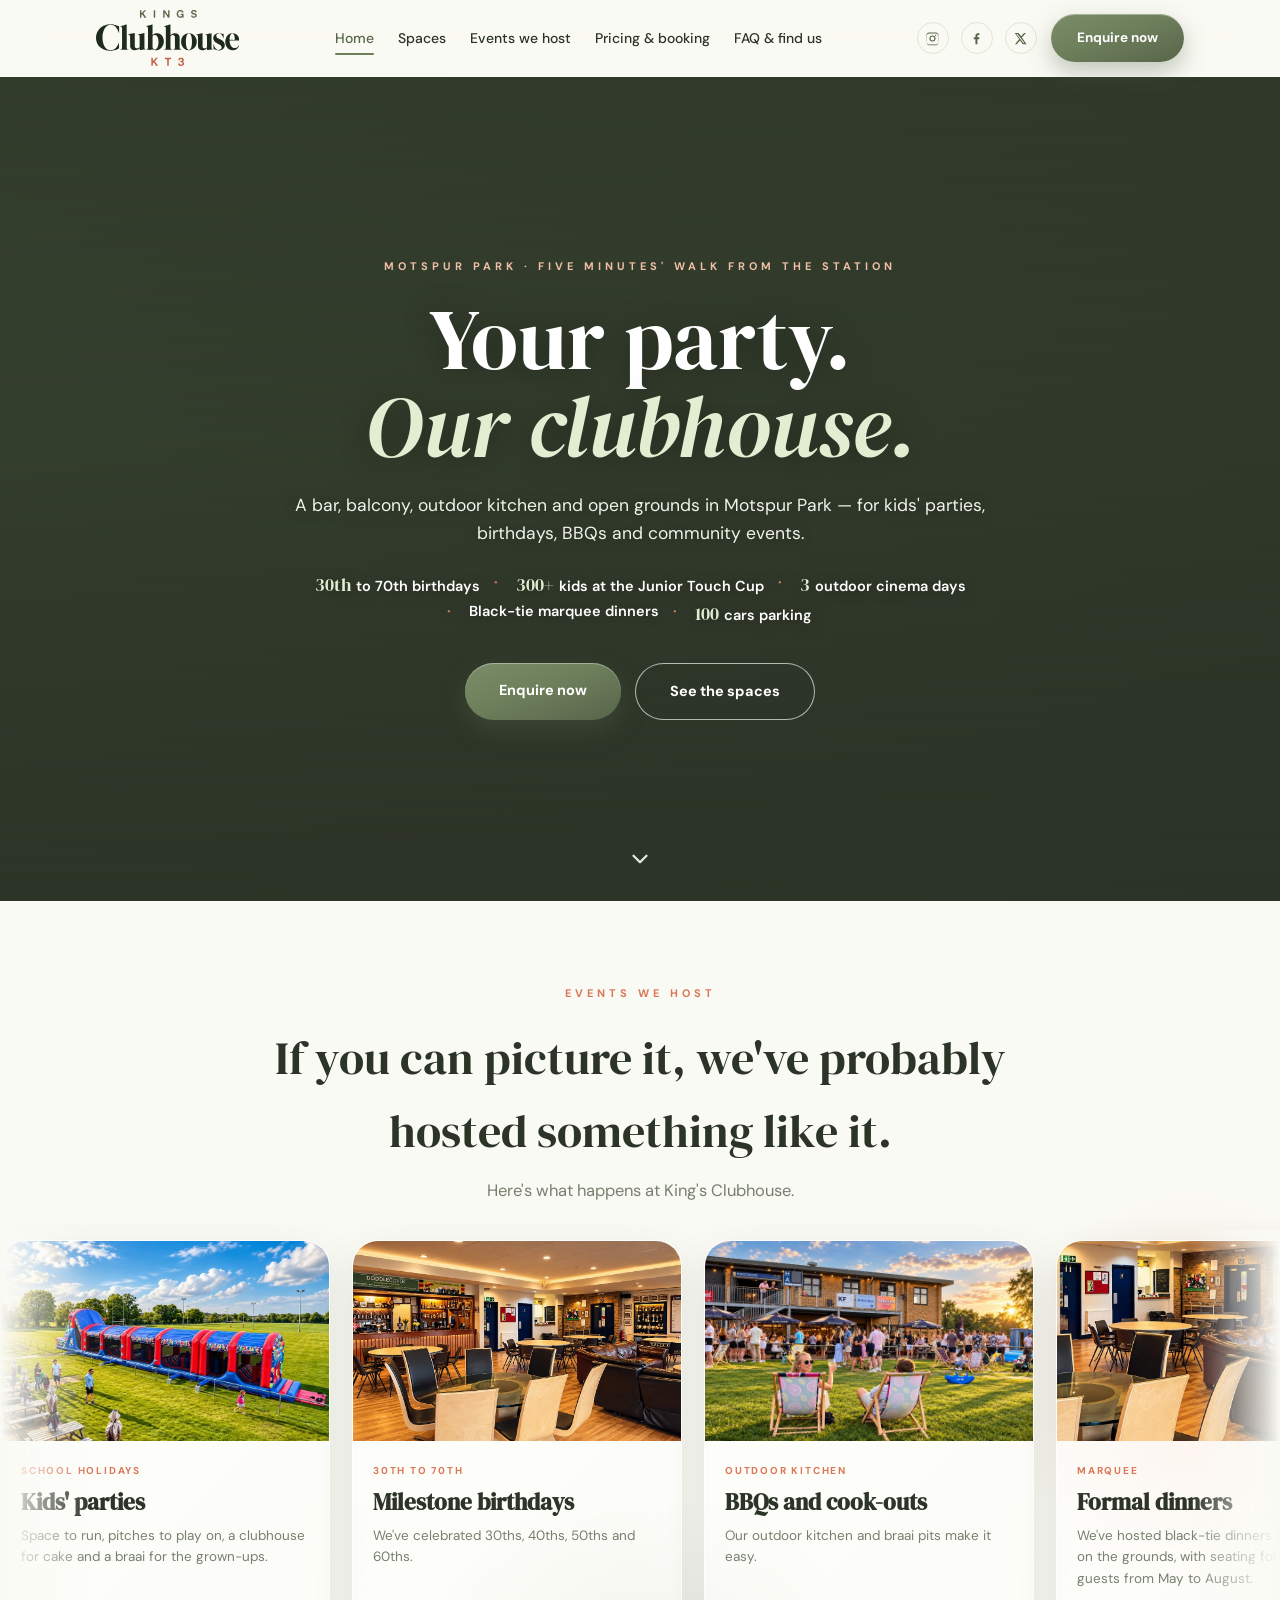
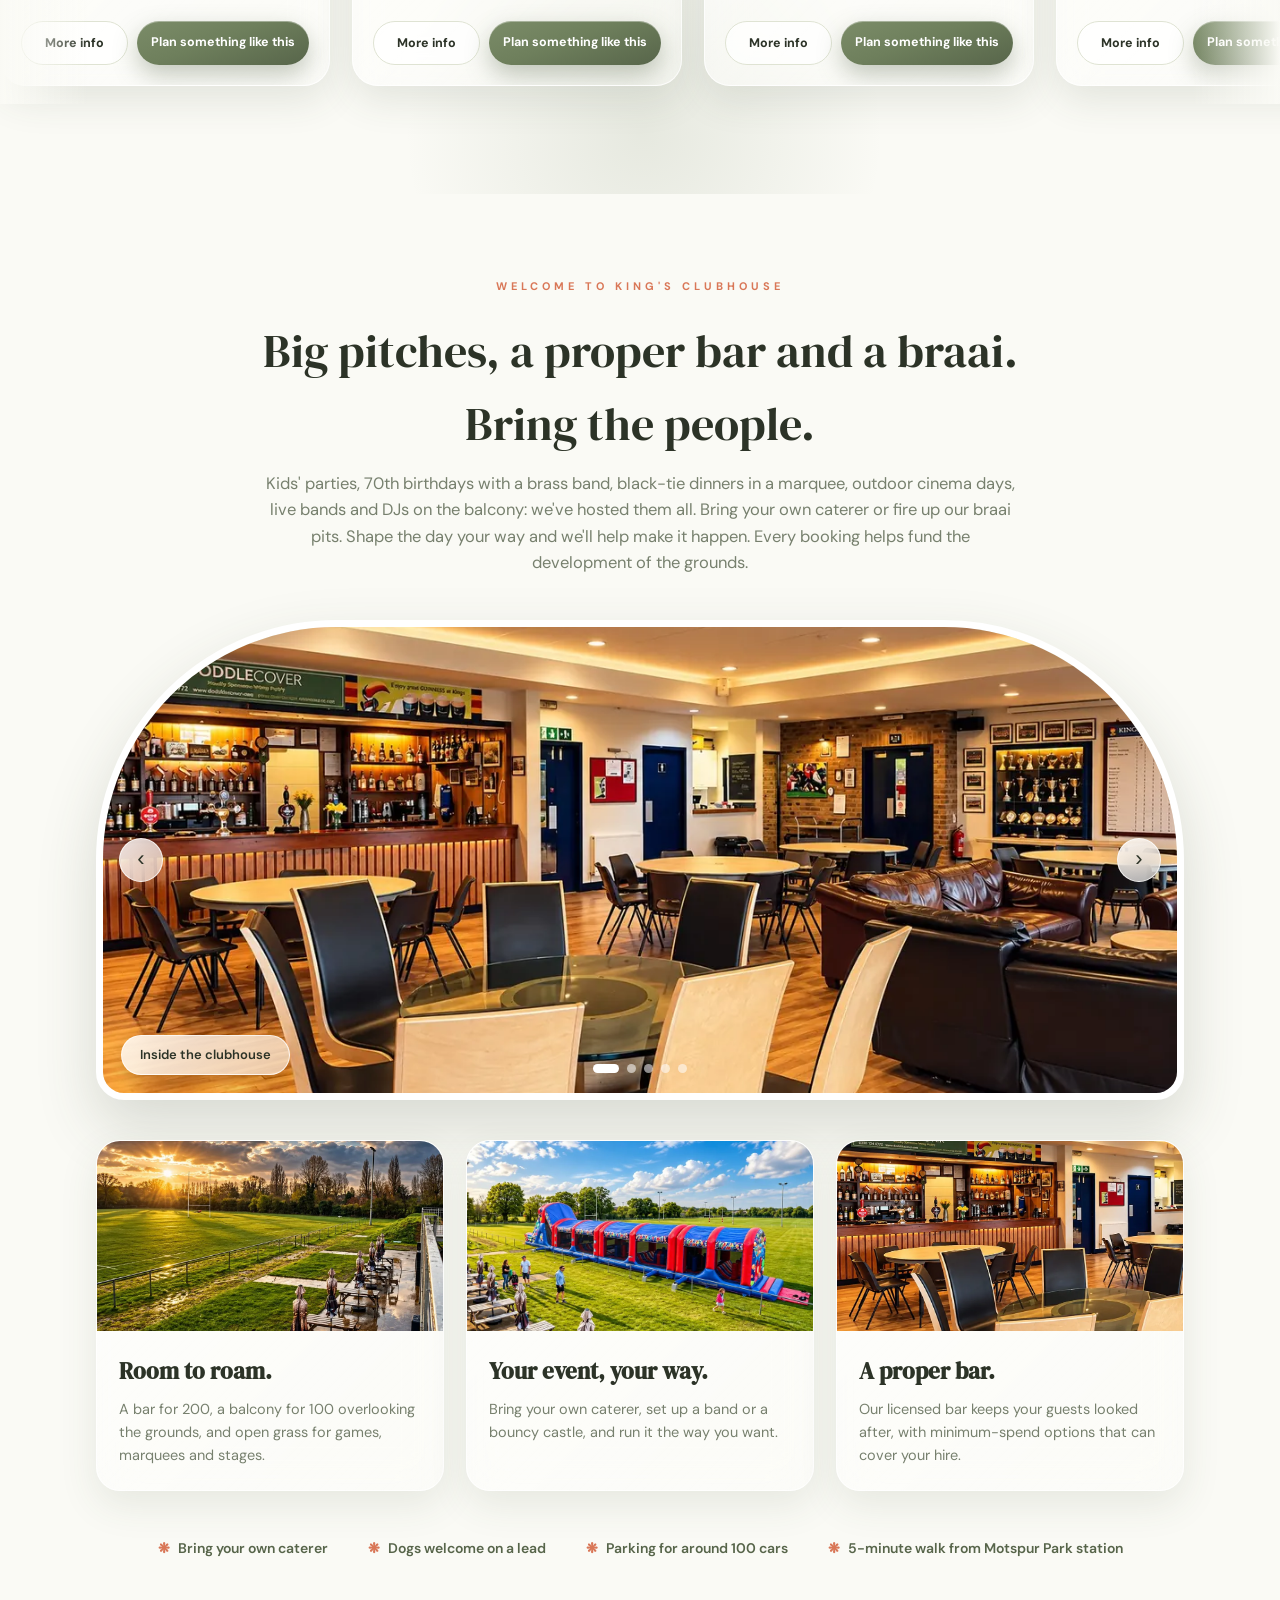
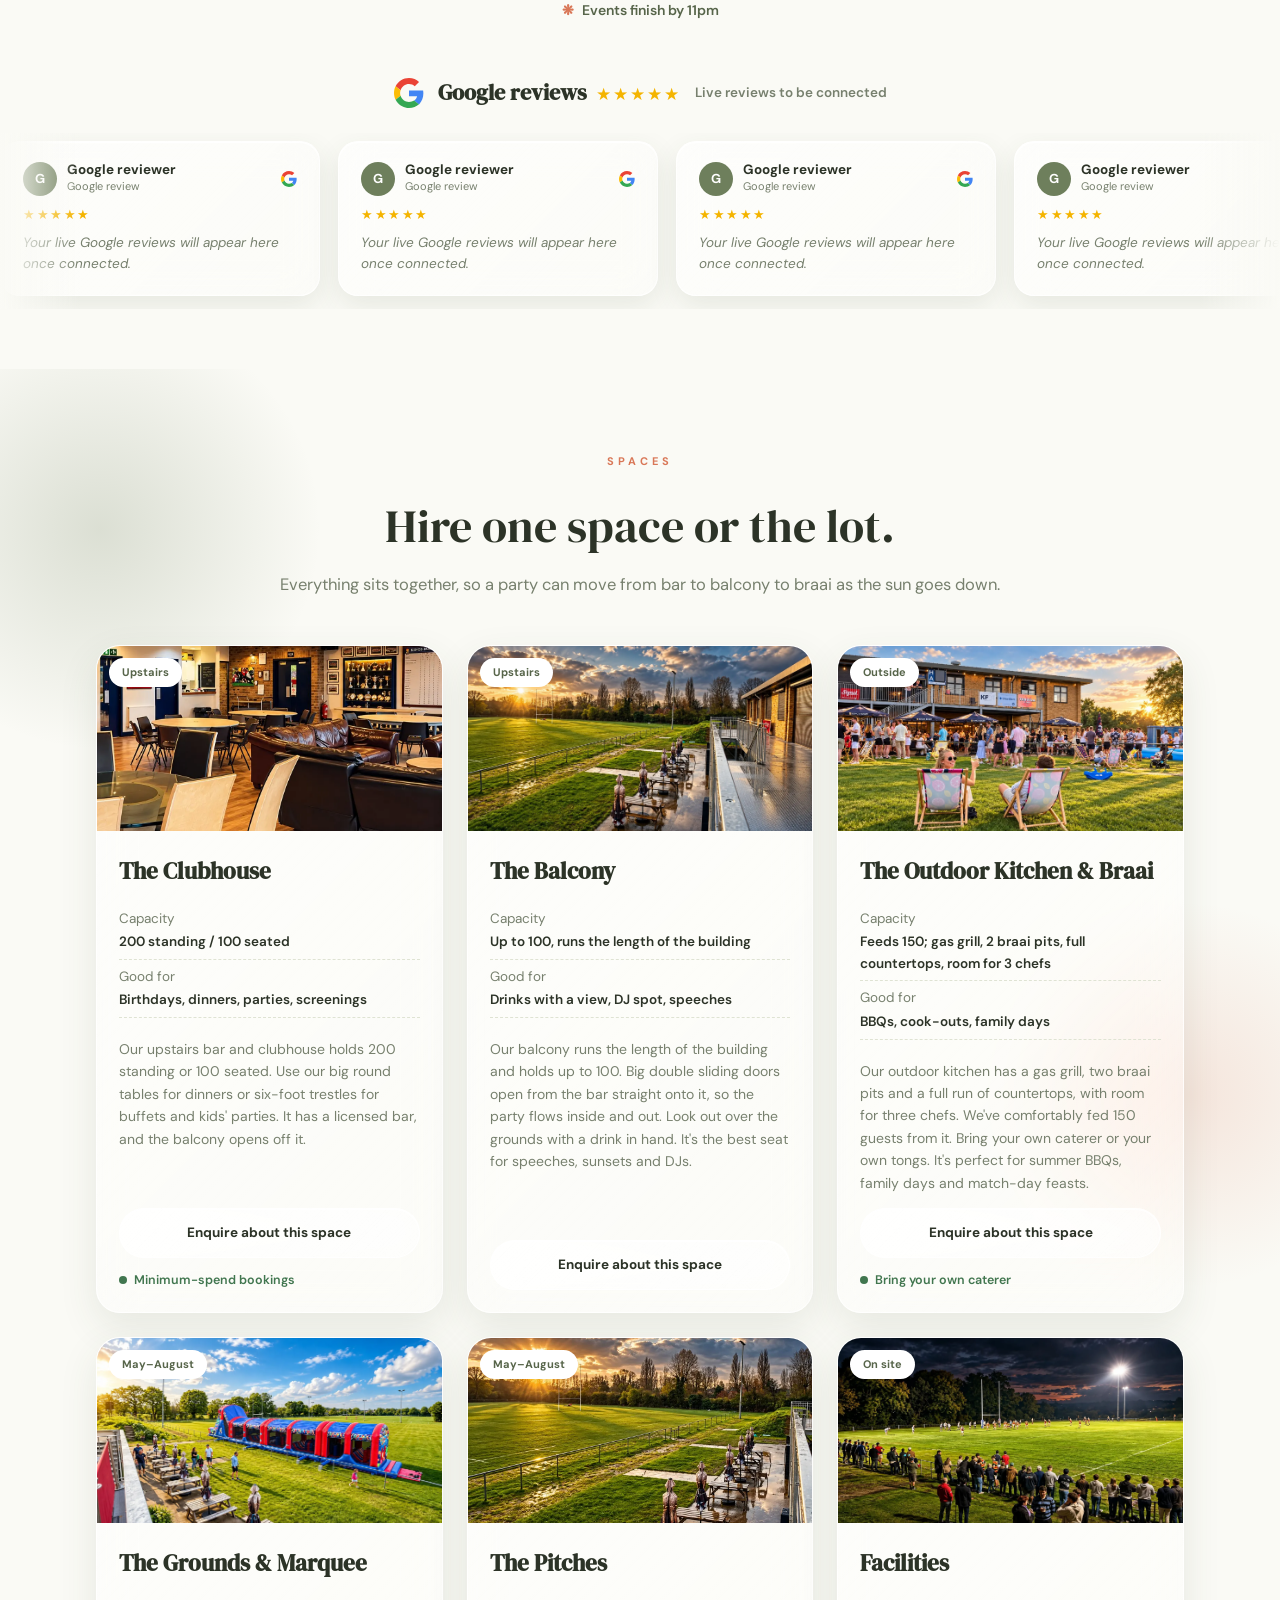
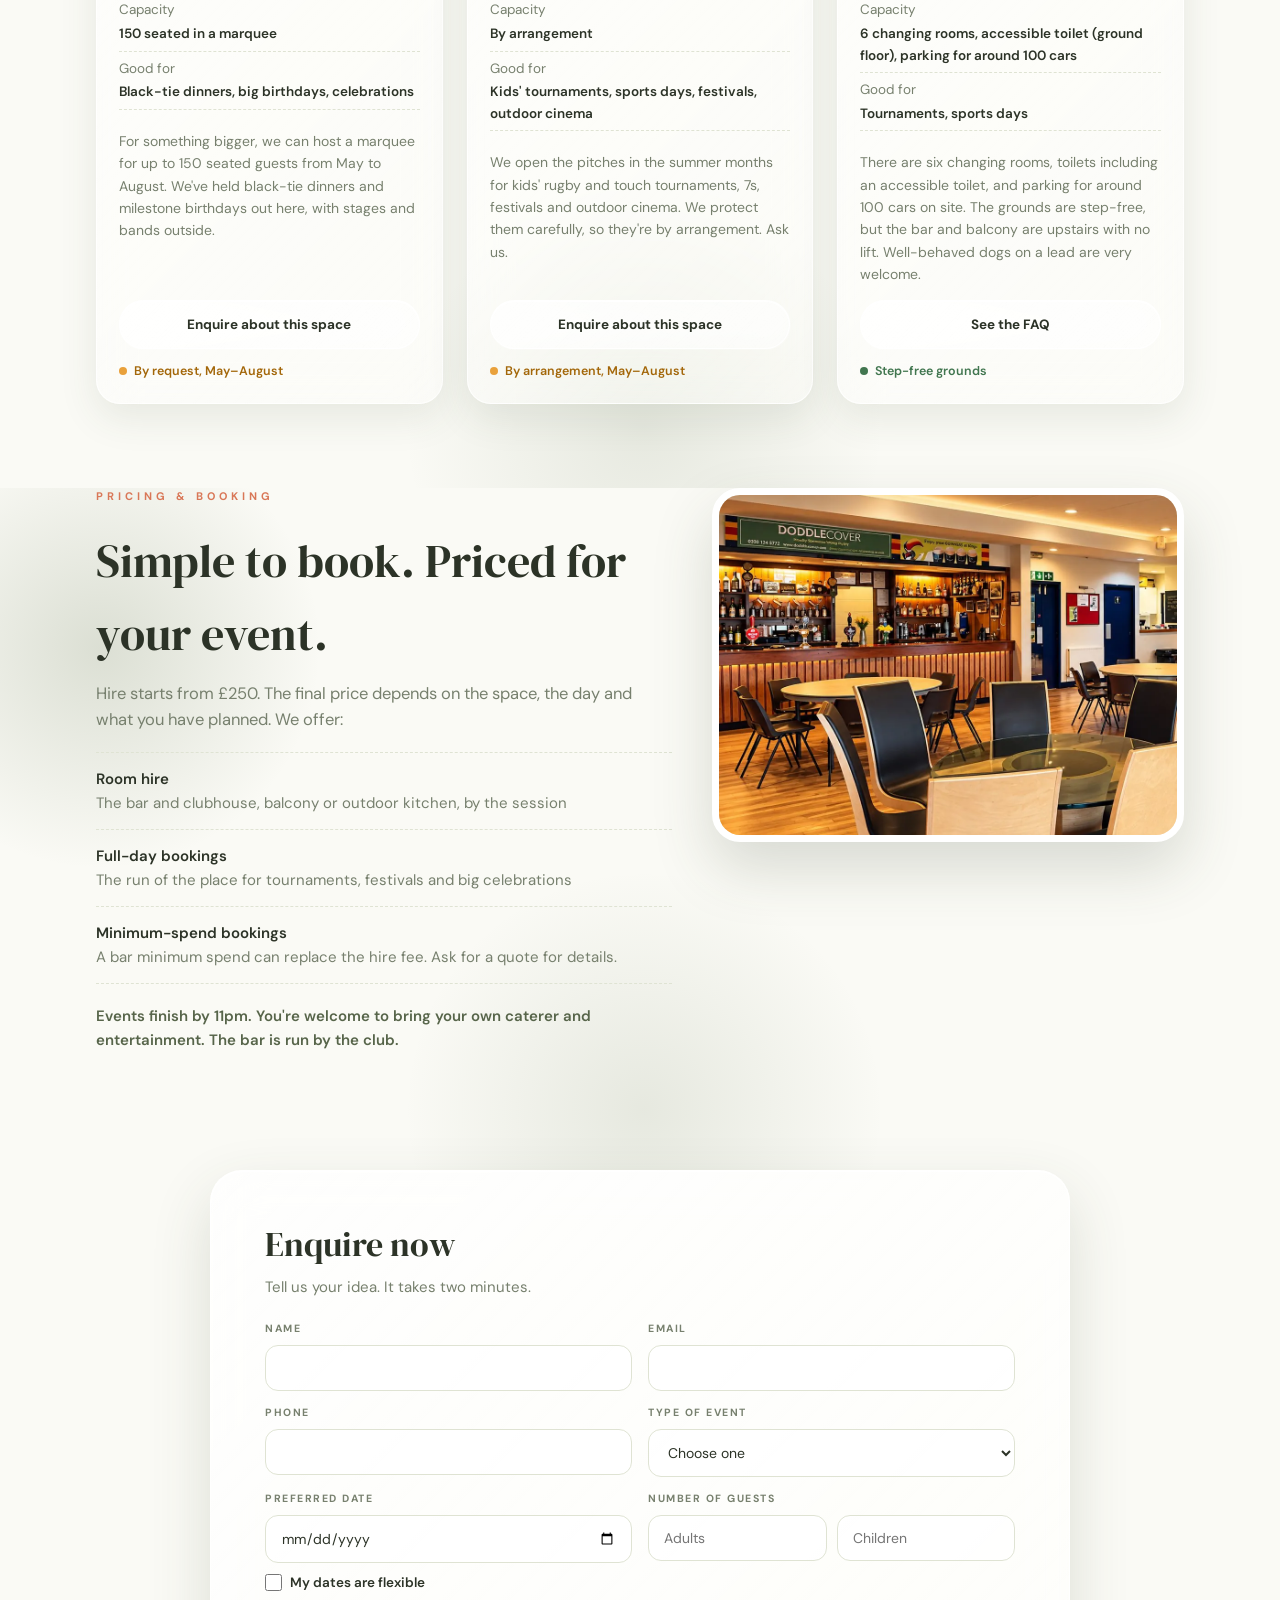
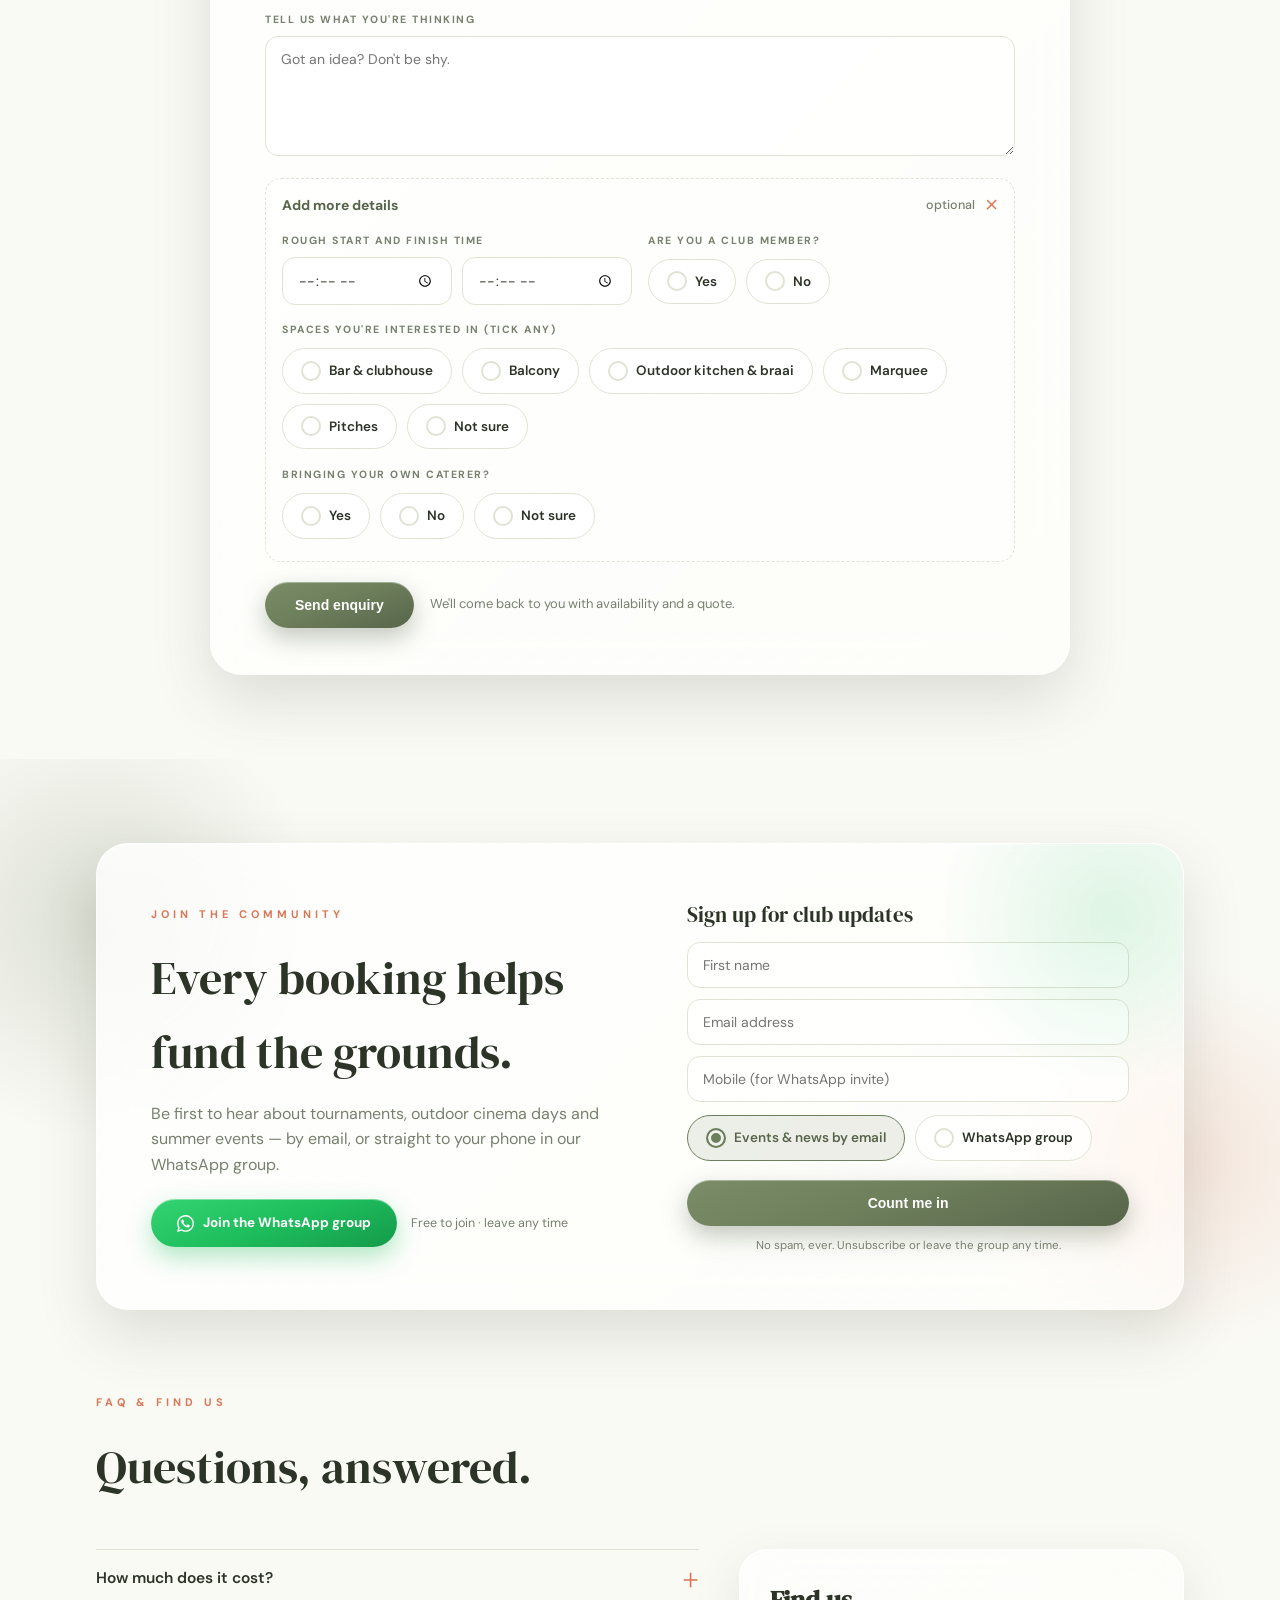
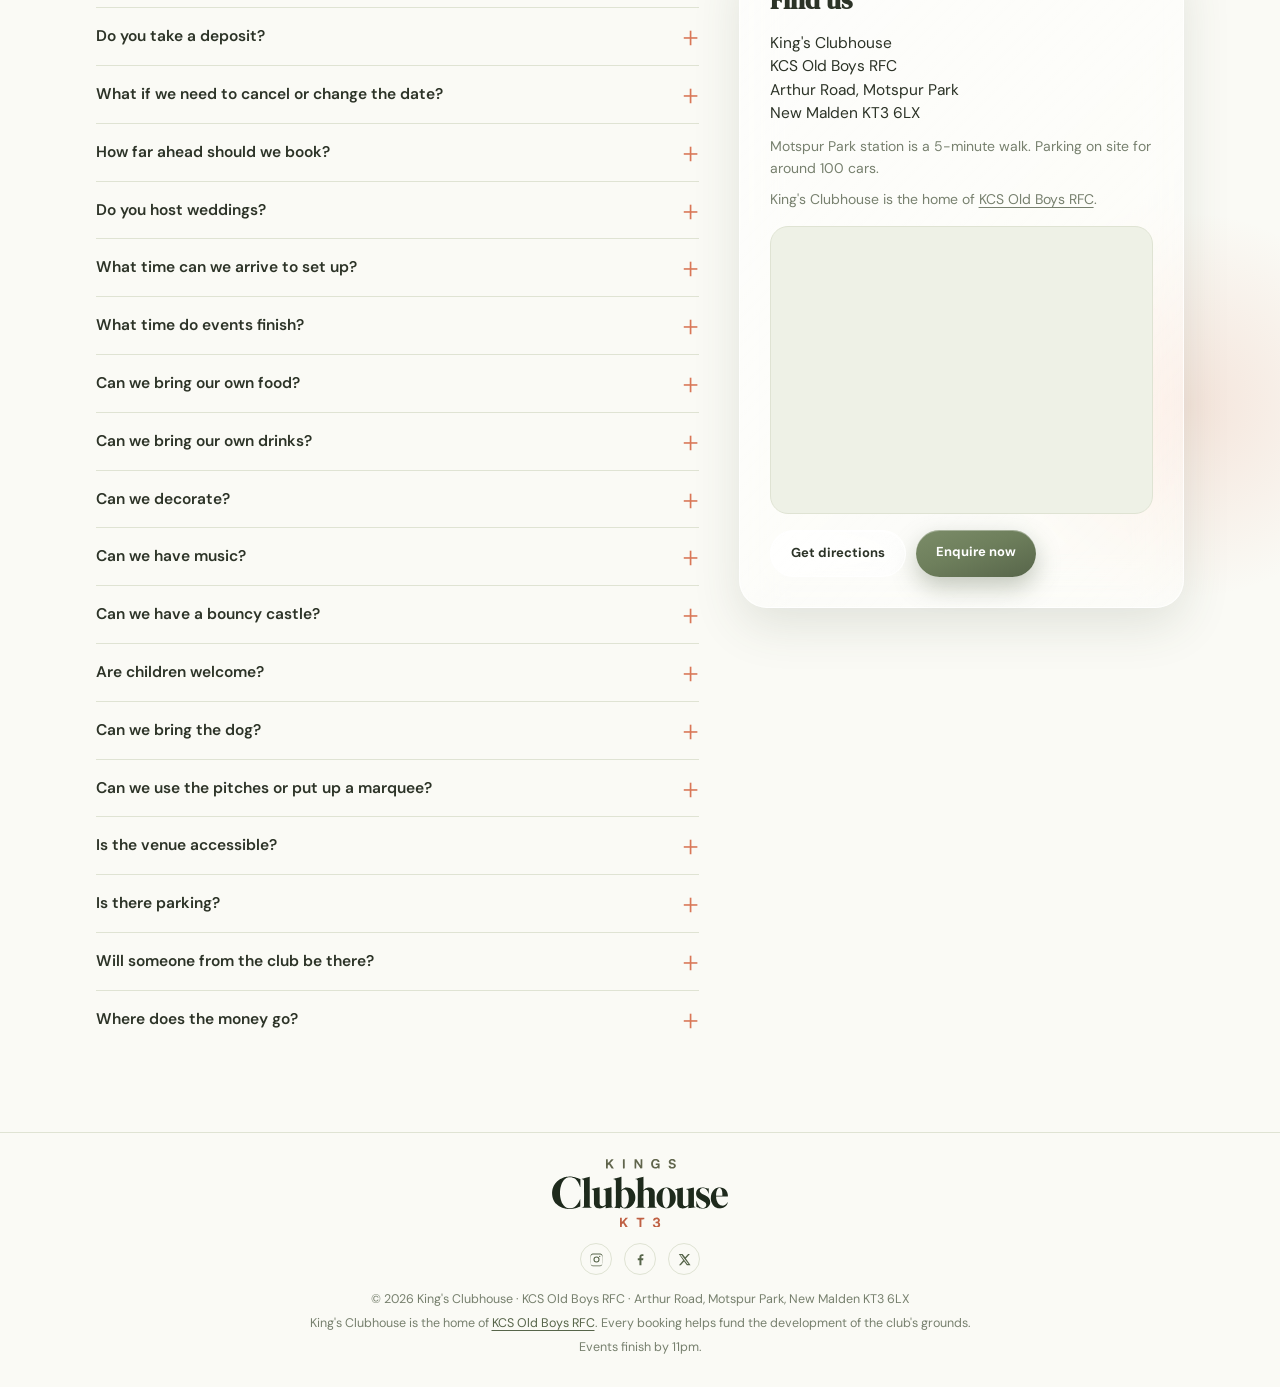
==== index.html @ add36ae6 "Phones/tablets: centre the logo in the header, burger stays right Co-Authored-By: Claude Fable 5.1 <" ====
<!DOCTYPE html>
<html lang="en-GB">
<head>
<meta charset="UTF-8">
<meta name="viewport" content="width=device-width, initial-scale=1.0, viewport-fit=cover">
<meta name="theme-color" content="#FAFAF5">
<title>King's Clubhouse · Your party. Our clubhouse.</title>
<meta name="description" content="Hire the clubhouse, bar, balcony, outdoor kitchen and grounds in Motspur Park for kids' parties, birthdays, BBQs and community events. Five minutes' walk from Motspur Park station.">
<link rel="canonical" href="https://kingsclubhouse.co.uk/">
<link rel="icon" href="/favicon.svg" type="image/svg+xml">
<link rel="icon" href="/favicon.png" type="image/png" sizes="64x64">
<link rel="apple-touch-icon" href="/apple-touch-icon.png">
<meta property="og:type" content="website">
<meta property="og:site_name" content="King's Clubhouse">
<meta property="og:title" content="King's Clubhouse · Your party. Our clubhouse.">
<meta property="og:description" content="Hire the clubhouse, bar, balcony, outdoor kitchen and grounds in Motspur Park for kids' parties, birthdays, BBQs and community events. Five minutes' walk from Motspur Park station.">
<meta property="og:url" content="https://kingsclubhouse.co.uk/">
<meta property="og:image" content="https://kingsclubhouse.co.uk/photos/og.jpg">
<meta property="og:image:width" content="1200">
<meta property="og:image:height" content="630">
<meta property="og:locale" content="en_GB">
<meta name="twitter:card" content="summary_large_image">
<meta name="twitter:title" content="King's Clubhouse · Your party. Our clubhouse.">
<meta name="twitter:description" content="Hire the clubhouse, bar, balcony, outdoor kitchen and grounds in Motspur Park for kids' parties, birthdays, BBQs and community events. Five minutes' walk from Motspur Park station.">
<meta name="twitter:image" content="https://kingsclubhouse.co.uk/photos/og.jpg">
<link rel="preconnect" href="https://fonts.googleapis.com"><link rel="preconnect" href="https://fonts.gstatic.com" crossorigin>
<link href="https://fonts.googleapis.com/css2?family=DM+Serif+Display:ital@0;1&family=DM+Sans:wght@400;500;600;700&display=swap" rel="stylesheet">
<style>
  :root{--sage:#6E7F5C;--sage2:#57654a;--deep:#3C4A33;--milk:#FAFAF5;--mint:#EEF1E6;--ink:#2C3327;--grey:#77806e;--line:#DFE3D3;--blush:#D97757;--ok:#41764f;--wa:#1EBE5D;
    --glass:linear-gradient(135deg,rgba(255,255,255,.68),rgba(255,255,255,.38));
    --glass-strong:linear-gradient(135deg,rgba(255,255,255,.84),rgba(255,255,255,.58));
    --glass-br:rgba(255,255,255,.75);}
  *{margin:0;padding:0;box-sizing:border-box;}
  body{font-family:'DM Sans',sans-serif;color:var(--ink);background:var(--milk);line-height:1.6;-webkit-font-smoothing:antialiased;}
  a{color:inherit;text-decoration:none;}
  .c{max-width:1140px;margin:0 auto;padding:0 26px;}
  /* ---------- liquid glass primitives ---------- */
  .glass{background:var(--glass);backdrop-filter:blur(22px) saturate(1.5);-webkit-backdrop-filter:blur(22px) saturate(1.5);border:1px solid var(--glass-br);box-shadow:0 18px 48px rgba(60,74,51,.13),inset 0 1px 0 rgba(255,255,255,.85);}
  .glass-strong{background:var(--glass-strong);backdrop-filter:blur(26px) saturate(1.6);-webkit-backdrop-filter:blur(26px) saturate(1.6);border:1px solid var(--glass-br);box-shadow:0 24px 60px rgba(60,74,51,.16),inset 0 1px 0 rgba(255,255,255,.9);}
  .blobs{position:absolute;inset:0;overflow:hidden;pointer-events:none;z-index:0;}
  .blobs i{position:absolute;border-radius:50%;}
  .blobs .b1{width:480px;height:480px;left:-140px;top:-80px;background:radial-gradient(circle,rgba(110,127,92,.22),transparent 65%);}
  .blobs .b2{width:420px;height:420px;right:-120px;top:30%;background:radial-gradient(circle,rgba(217,119,87,.16),transparent 65%);}
  .blobs .b3{width:520px;height:520px;left:30%;bottom:-200px;background:radial-gradient(circle,rgba(110,127,92,.14),transparent 65%);}
  section>.c,div.welcome>.c{position:relative;z-index:1;}
  #spaces,#events,#pricing,#faq,.community{position:relative;}
  .whatson .deck{position:relative;z-index:1;}
  header{background:rgba(250,250,245,.55);backdrop-filter:blur(20px) saturate(1.6);-webkit-backdrop-filter:blur(20px) saturate(1.6);border-bottom:1px solid rgba(255,255,255,.6);box-shadow:0 1px 0 rgba(60,74,51,.06);position:sticky;top:0;z-index:40;}
  nav{display:flex;justify-content:space-between;align-items:center;height:76px;}
  .brand{display:flex;align-items:center;--logo-kings:#60654c;--logo-clubhouse:#1e2a1c;--logo-kt3:#bf6043;}
  .brand .logo{height:56px;aspect-ratio:1338/523;display:block;}
  footer .flogo{width:176px;height:auto;aspect-ratio:1338/523;display:block;margin:0 auto 16px;--logo-kings:#60654c;--logo-clubhouse:#1e2a1c;--logo-kt3:#bf6043;}
  .menu{display:flex;gap:24px;font-weight:500;font-size:14px;}
  .socials{display:flex;gap:12px;align-items:center;margin-right:14px;}
  .socials a{display:flex;align-items:center;justify-content:center;width:32px;height:32px;border:1.5px solid var(--line);border-radius:50%;transition:.2s;}
  .socials a:hover{border-color:var(--sage);background:var(--mint);}
  .socials svg{width:15px;height:15px;fill:var(--sage2);}
  .navright{display:flex;align-items:center;}
  .herostats{display:flex;justify-content:center;flex-wrap:wrap;gap:0;margin:26px auto 30px;max-width:820px;}
  .herostats span{font-weight:600;font-size:14.5px;color:var(--ink);padding:0 18px;position:relative;}
  .herostats span+span::before{content:"·";position:absolute;left:-4px;color:var(--blush);font-weight:700;}
  .herostats b{font-family:'DM Serif Display',serif;font-weight:400;font-size:18px;color:var(--sage2);margin-right:5px;}
  .menu a:hover{color:var(--sage2);}
  .btn{font-weight:700;font-size:13.5px;padding:13px 26px;border-radius:100px;display:inline-block;transition:.22s;cursor:pointer;border:none;}
  .btn.sage{background:linear-gradient(160deg,#7b8c68,var(--sage) 45%,var(--sage2));color:#fff;box-shadow:0 10px 24px rgba(87,101,74,.35),inset 0 1px 0 rgba(255,255,255,.35);}
  .btn.sage:hover{transform:translateY(-1px);box-shadow:0 14px 30px rgba(87,101,74,.42),inset 0 1px 0 rgba(255,255,255,.35);}
  .btn.ghost{border:1px solid var(--glass-br);background:var(--glass);backdrop-filter:blur(14px);-webkit-backdrop-filter:blur(14px);box-shadow:inset 0 1px 0 rgba(255,255,255,.8);}
  .btn.ghost:hover{border-color:var(--sage);color:var(--sage2);}
  .btn.wa{background:linear-gradient(160deg,#35d472,var(--wa) 50%,#159a4a);color:#fff;box-shadow:0 10px 24px rgba(30,190,93,.35),inset 0 1px 0 rgba(255,255,255,.4);display:inline-flex;align-items:center;gap:9px;}
  .btn.wa:hover{transform:translateY(-1px);}
  .btn.wa svg{width:17px;height:17px;fill:#fff;}
  /* hero: soft arch photos + centered booking card */
  .hero{padding:70px 0 40px;text-align:center;position:relative;}
  .eyebrow{font-weight:700;font-size:11px;letter-spacing:4px;text-transform:uppercase;color:var(--blush);margin-bottom:18px;}
  .hero h1{font-family:'DM Serif Display',serif;font-weight:400;font-size:clamp(40px,6vw,72px);line-height:1.02;max-width:20ch;margin:0 auto 18px;}
  .hero h1 em{font-style:italic;color:var(--sage2);}
  .hero p{font-size:18px;color:var(--grey);max-width:52ch;margin:0 auto 30px;}
  .archrow{display:grid;grid-template-columns:1fr 1.3fr 1fr;gap:22px;align-items:end;margin-top:46px;}
  .arch{border-radius:200px 200px 20px 20px;overflow:hidden;border:6px solid #fff;box-shadow:0 18px 40px rgba(60,74,51,.14);background:var(--mint);}
  .arch img{width:100%;height:100%;object-fit:cover;display:block;}
  .arch.a1{height:280px;}
  .arch.a2{height:360px;border-radius:220px 220px 24px 24px;}
  .arch.a3{height:280px;}
  /* booking card floating */
  .book{background:#fff;border:1px solid var(--line);border-radius:24px;box-shadow:0 26px 54px rgba(60,74,51,.14);padding:28px;max-width:880px;margin:-40px auto 0;position:relative;z-index:5;display:grid;grid-template-columns:1fr 1fr 1fr auto;gap:16px;align-items:end;text-align:left;}
  .field label{display:block;font-size:10px;font-weight:700;letter-spacing:1.5px;text-transform:uppercase;color:var(--grey);margin-bottom:7px;}
  .field .input{border:1.5px solid var(--line);border-radius:14px;padding:13px 15px;font-size:14px;display:flex;justify-content:space-between;background:var(--milk);}
  .field .input span{color:var(--grey);}
  .book .btn{padding:15px 28px;white-space:nowrap;}
  .booknote{text-align:center;font-size:12.5px;color:var(--grey);margin-top:14px;}
  .booknote b{color:var(--ok);}
  /* trust */
  .trust{display:flex;justify-content:center;gap:40px;flex-wrap:wrap;padding:46px 26px 0;font-size:13.5px;color:var(--grey);}
  .trust span::before{content:"❋";color:var(--sage);margin-right:8px;}
  /* rooms */
  section{padding:84px 0;}
  .sechead{text-align:center;max-width:640px;margin:0 auto 46px;}
  h2{font-family:'DM Serif Display',serif;font-weight:400;font-size:clamp(30px,4.4vw,46px);margin:10px 0 10px;}
  .lead{font-size:16.5px;color:var(--grey);}
  .rooms{display:grid;grid-template-columns:repeat(auto-fit,minmax(250px,1fr));gap:24px;}
  .room{background:var(--glass);backdrop-filter:blur(20px) saturate(1.5);-webkit-backdrop-filter:blur(20px) saturate(1.5);border:1px solid var(--glass-br);box-shadow:0 14px 38px rgba(60,74,51,.10),inset 0 1px 0 rgba(255,255,255,.85);border-radius:24px;overflow:hidden;transition:.2s;display:flex;flex-direction:column;}
  .room:hover{transform:translateY(-5px);box-shadow:0 26px 54px rgba(60,74,51,.16),inset 0 1px 0 rgba(255,255,255,.85);}
  .room .ph{height:165px;position:relative;background:var(--mint);}
  .room .ph img{width:100%;height:100%;object-fit:cover;display:block;}
  .room .ph small{position:absolute;top:12px;left:12px;background:#fff;border-radius:100px;padding:6px 13px;font-size:11px;font-weight:700;color:var(--sage2);}
  .room .body{padding:22px;display:flex;flex-direction:column;flex:1;}
  .room h3{font-family:'DM Serif Display',serif;font-size:23px;}
  .room ul{list-style:none;margin:12px 0 16px;flex:1;}
  .room li{font-size:13.5px;color:var(--grey);padding:6px 0;border-bottom:1px dashed var(--line);display:flex;justify-content:space-between;}
  .room li b{color:var(--ink);font-weight:600;}
  .avail{display:inline-flex;align-items:center;gap:7px;font-size:12.5px;font-weight:600;color:var(--ok);margin-top:12px;}
  .avail::before{content:"";width:8px;height:8px;border-radius:50%;background:var(--ok);}
  .avail.amber{color:#a3670a;} .avail.amber::before{background:#e9a13b;}
  /* what's on — scrolling event deck */
  .whatson{padding:84px 0 90px;overflow:hidden;}
  .deck{position:relative;margin-top:8px;}
  .deck::before,.deck::after{content:"";position:absolute;top:0;bottom:0;width:90px;z-index:3;pointer-events:none;}
  .deck::before{left:0;background:linear-gradient(90deg,var(--milk),rgba(250,250,245,0));}
  .deck::after{right:0;background:linear-gradient(270deg,var(--milk),rgba(250,250,245,0));}
  .deck-track{display:flex;gap:22px;width:max-content;animation:deckscroll 45s linear infinite;padding:10px 0 18px;}
  .deck:hover .deck-track{animation-play-state:paused;}
  @keyframes deckscroll{from{transform:translateX(0)}to{transform:translateX(-50%)}}
  .ev{flex:0 0 330px;display:flex;flex-direction:column;border-radius:26px;overflow:hidden;transition:.3s cubic-bezier(.2,.7,.2,1);background:var(--glass);backdrop-filter:blur(20px) saturate(1.5);-webkit-backdrop-filter:blur(20px) saturate(1.5);border:1px solid var(--glass-br);box-shadow:0 14px 38px rgba(60,74,51,.12),inset 0 1px 0 rgba(255,255,255,.85);cursor:pointer;}
  .ev:hover{transform:translateY(-8px);box-shadow:0 30px 60px rgba(60,74,51,.2),inset 0 1px 0 rgba(255,255,255,.85);}
  .ev .ph{position:relative;height:200px;flex:0 0 200px;background:var(--mint);overflow:hidden;}
  .ev .ph img{width:100%;height:100%;object-fit:cover;display:block;transition:transform .5s ease;}
  .ev:hover .ph img{transform:scale(1.06);}
  .ev .date{position:absolute;top:14px;left:14px;background:var(--glass-strong);backdrop-filter:blur(16px);-webkit-backdrop-filter:blur(16px);border:1px solid var(--glass-br);border-radius:14px;padding:8px 13px;text-align:center;line-height:1.1;box-shadow:0 8px 20px rgba(0,0,0,.18);}
  .ev .date b{display:block;font-family:'DM Serif Display',serif;font-size:20px;color:var(--ink);}
  .ev .date span{font-size:10px;font-weight:700;letter-spacing:1.5px;text-transform:uppercase;color:var(--blush);}
  .ev .body{padding:18px 20px 20px;display:flex;flex-direction:column;flex:1;}
  .ev .tag{font-size:10px;font-weight:700;letter-spacing:1.8px;text-transform:uppercase;color:var(--blush);}
  .ev h3{font-family:'DM Serif Display',serif;font-size:23px;margin:5px 0 4px;color:var(--ink);}
  .ev p{font-size:13.5px;color:var(--grey);margin-bottom:16px;flex:1;}
  .ev .evbtns{display:flex;gap:9px;}
  .ev .evbtns .btn{padding:11px 14px;font-size:12.5px;flex:1;text-align:center;}
  .ev .btn.glassy{background:rgba(255,255,255,.72);border:1px solid var(--line);color:var(--ink);}
  .ev .btn.glassy:hover{border-color:var(--sage);color:var(--sage2);}
  /* event modal */
  .evmodal{position:fixed;inset:0;z-index:90;display:none;align-items:center;justify-content:center;padding:22px;}
  .evmodal.open{display:flex;}
  .evm-back{position:absolute;inset:0;background:rgba(44,51,39,.5);backdrop-filter:blur(10px);-webkit-backdrop-filter:blur(10px);}
  .evm-sheet{position:relative;width:100%;max-width:540px;max-height:calc(100svh - 44px);overflow:auto;border-radius:28px;background:var(--glass-strong);backdrop-filter:blur(30px) saturate(1.6);-webkit-backdrop-filter:blur(30px) saturate(1.6);border:1px solid var(--glass-br);box-shadow:0 40px 90px rgba(0,0,0,.35),inset 0 1px 0 rgba(255,255,255,.9);animation:sheetup .35s cubic-bezier(.2,.7,.2,1);overscroll-behavior:contain;}
  @keyframes sheetup{from{opacity:0;transform:translateY(30px) scale(.97);}to{opacity:1;transform:none;}}
  .evm-x{position:absolute;top:14px;right:14px;z-index:3;width:38px;height:38px;border-radius:50%;border:1px solid var(--glass-br);background:var(--glass-strong);backdrop-filter:blur(10px);-webkit-backdrop-filter:blur(10px);font-size:15px;font-weight:700;color:var(--ink);cursor:pointer;}
  .evm-hero{position:relative;height:210px;}
  .evm-hero img{width:100%;height:100%;object-fit:cover;display:block;}
  .evm-hero::after{content:"";position:absolute;inset:0;background:linear-gradient(180deg,transparent 50%,rgba(250,250,245,.9));}
  .evm-body{padding:6px 28px 28px;}
  .evm-body .tag{font-size:10px;font-weight:700;letter-spacing:1.8px;text-transform:uppercase;color:var(--blush);}
  .evm-body h3{font-family:'DM Serif Display',serif;font-size:30px;margin:4px 0 2px;}
  .evm-meta{display:flex;gap:16px;flex-wrap:wrap;font-size:13px;font-weight:600;color:var(--sage2);margin:8px 0 12px;}
  .evm-meta span::before{content:"";display:inline-block;width:7px;height:7px;border-radius:50%;background:var(--sage);margin-right:7px;vertical-align:1px;}
  .evm-body>p{font-size:15px;color:var(--grey);margin-bottom:20px;}
  .evm-form{border-top:1px dashed var(--line);padding-top:18px;}
  .evm-form .fh{font-family:'DM Serif Display',serif;font-size:19px;margin-bottom:12px;}
  .evm-form form{display:grid;grid-template-columns:1fr 1fr;gap:10px;}
  .evm-form input,.evm-form select,.comm input{border:1px solid var(--line);border-radius:13px;padding:13px 15px;font-size:14px;font-family:'DM Sans',sans-serif;background:rgba(255,255,255,.75);width:100%;outline:none;transition:.2s;color:var(--ink);}
  .evm-form input:focus,.comm input:focus{border-color:var(--sage);box-shadow:0 0 0 3px rgba(110,127,92,.15);}
  .evm-form input[name=name]{grid-column:1/-1;}
  .evm-form .btn{grid-column:1/-1;padding:15px;font-size:14px;}
  .form-success{display:none;align-items:center;gap:12px;background:rgba(65,118,79,.1);border:1px solid rgba(65,118,79,.3);border-radius:16px;padding:16px;font-weight:600;color:var(--ok);font-size:14.5px;}
  .form-success .tick{flex:0 0 30px;height:30px;border-radius:50%;background:var(--ok);color:#fff;display:flex;align-items:center;justify-content:center;font-size:15px;animation:pop .4s cubic-bezier(.2,.7,.3,1.4);}
  @keyframes pop{from{transform:scale(0);}to{transform:scale(1);}}
  .sent .form-success{display:flex;}
  .sent form{display:none;}
  /* community sign-up */
  .community{padding:84px 0;position:relative;}
  .comm{border-radius:32px;padding:54px;display:grid;grid-template-columns:1.05fr .95fr;gap:48px;align-items:center;position:relative;overflow:hidden;}
  .comm::before{content:"";position:absolute;right:-120px;top:-120px;width:380px;height:380px;border-radius:50%;background:radial-gradient(circle,rgba(30,190,93,.14),transparent 65%);pointer-events:none;}
  .comm h2{text-align:left;margin:10px 0 12px;}
  .comm .eyebrow{text-align:left;}
  .comm>div:first-child p{color:var(--grey);font-size:16px;margin-bottom:22px;max-width:44ch;}
  .wa-row{display:flex;align-items:center;gap:14px;flex-wrap:wrap;}
  .wa-note{font-size:12.5px;color:var(--grey);}
  .commform{display:flex;flex-direction:column;gap:11px;}
  .commform form{display:flex;flex-direction:column;gap:11px;}
  .commform .fh{font-family:'DM Serif Display',serif;font-size:21px;}
  .chiprow{display:flex;gap:10px;flex-wrap:wrap;margin:2px 0 4px;}
  .chip{position:relative;}
  .chip input{position:absolute;opacity:0;pointer-events:none;}
  .chip span{display:inline-flex;align-items:center;gap:8px;border:1px solid var(--line);background:rgba(255,255,255,.72);border-radius:100px;padding:11px 18px;font-size:13.5px;font-weight:600;cursor:pointer;transition:.2s;user-select:none;}
  .chip span::before{content:"";width:16px;height:16px;border-radius:50%;border:2px solid var(--line);transition:.2s;flex:0 0 16px;}
  .chip input:checked+span{border-color:var(--sage);background:rgba(110,127,92,.12);color:var(--sage2);}
  .chip input:checked+span::before{background:var(--sage);border-color:var(--sage);box-shadow:inset 0 0 0 3px rgba(255,255,255,.9);}
  .chip input:focus-visible+span{outline:3px solid var(--sage);outline-offset:2px;}
  .commform .btn{padding:15px;font-size:14px;margin-top:4px;}
  .privnote{font-size:11.5px;color:var(--grey);text-align:center;}
  .deck-hint{text-align:center;font-size:12.5px;color:var(--grey);margin-top:6px;}
  .deck-hint .h-touch{display:none;}
  @media(hover:none) and (pointer:coarse){.deck-hint .h-desktop{display:none;}.deck-hint .h-touch{display:inline;}}
  .btn,.menu a,.mnav a,.ctabar a,.burger{touch-action:manipulation;-webkit-tap-highlight-color:transparent;}
  /* how it works — garden band */
  .how{background:var(--deep);color:var(--milk);border-radius:32px;max-width:1140px;margin:0 auto;padding:70px 60px;}
  .how h2{color:#fff;}
  .how .eyebrow{color:#e8b09b;}
  .hsteps{display:grid;grid-template-columns:repeat(auto-fit,minmax(210px,1fr));gap:30px;margin-top:38px;}
  .hs .n{font-family:'DM Serif Display',serif;font-style:italic;font-size:34px;color:#C9D6B8;margin-bottom:8px;}
  .hs h3{font-size:16.5px;font-weight:700;margin-bottom:6px;}
  .hs p{font-size:14.5px;color:#b8c2ab;}
  /* cta */
  .cta{text-align:center;}
  .cta p{color:var(--grey);max-width:50ch;margin:0 auto 28px;font-size:17px;}
  footer{border-top:1px solid var(--line);padding:26px;text-align:center;font-size:12.5px;color:var(--grey);}
  /* ---------- cinematic video hero ---------- */
  .vhero{position:relative;height:calc(100svh - 76px);min-height:580px;overflow:hidden;display:flex;align-items:center;justify-content:center;text-align:center;color:#fff;background:var(--deep);}
  .hero-slides{position:absolute;inset:0;z-index:1;background:linear-gradient(160deg,#3C4A33,#2C3327);}
  .hero-slide{position:absolute;inset:0;opacity:0;animation:heroFade 21s infinite;}
  .hero-slide img{width:100%;height:100%;object-fit:cover;display:block;}
  .hero-slide:nth-child(2){animation-delay:7s;}
  .hero-slide:nth-child(3){animation-delay:14s;}
  @keyframes heroFade{0%{opacity:0}5%,33%{opacity:1}38%,100%{opacity:0}}
  .voverlay{position:absolute;inset:0;z-index:2;background:linear-gradient(180deg,rgba(44,51,39,.6),rgba(44,51,39,.32) 45%,rgba(44,51,39,.8));}
  .vinner{position:relative;z-index:3;padding:0 26px;max-width:960px;}
  .vinner>*{opacity:0;transform:translateY(28px);animation:rise 1s cubic-bezier(.2,.7,.2,1) forwards;}
  .vinner>:nth-child(1){animation-delay:.35s;}
  .vinner>:nth-child(2){animation-delay:.55s;}
  .vinner>:nth-child(3){animation-delay:.8s;}
  .vinner>:nth-child(4){animation-delay:1.05s;}
  @keyframes rise{to{opacity:1;transform:none;}}
  .vhero .eyebrow{color:#F0BFA6;margin-bottom:20px;}
  .vhero h1{font-family:'DM Serif Display',serif;font-weight:400;font-size:clamp(42px,7vw,86px);line-height:1.02;max-width:18ch;margin:0 auto 20px;color:#fff;text-shadow:0 2px 30px rgba(0,0,0,.35);}
  .vhero h1 em{font-style:italic;color:#E3EDD2;}
  .vhero .herostats{margin:24px auto 34px;}
  .vhero .herostats span{color:#fff;text-shadow:0 1px 14px rgba(0,0,0,.4);}
  .vhero .herostats b{color:#E3EDD2;}
  .vcta{display:flex;gap:14px;justify-content:center;flex-wrap:wrap;}
  .vcta .btn{padding:16px 34px;font-size:14.5px;}
  .btn.vghost{border:1.5px solid rgba(255,255,255,.65);color:#fff;background:rgba(44,51,39,.2);backdrop-filter:blur(4px);}
  .btn.vghost:hover{background:#fff;color:var(--deep);border-color:#fff;}
  .scrollcue{position:absolute;bottom:20px;left:50%;z-index:3;color:#fff;opacity:.9;animation:bob 2.2s ease-in-out infinite;width:44px;height:44px;display:flex;align-items:center;justify-content:center;}
  .scrollcue svg{width:26px;height:26px;fill:none;stroke:#fff;stroke-width:2;stroke-linecap:round;stroke-linejoin:round;}
  @keyframes bob{0%,100%{transform:translate(-50%,0);}50%{transform:translate(-50%,9px);}}
  /* scroll-reveal */
  [data-reveal]{opacity:0;transform:translateY(28px);transition:opacity .85s cubic-bezier(.2,.7,.2,1),transform .85s cubic-bezier(.2,.7,.2,1);}
  [data-reveal].inview{opacity:1;transform:none;}
  .welcome{padding:84px 0 60px;overflow:hidden;}
  /* photo slider */
  .slider{position:relative;height:480px;border-radius:240px 240px 28px 28px;overflow:hidden;border:7px solid #fff;box-shadow:0 26px 60px rgba(60,74,51,.18);background:var(--mint);margin-top:44px;}
  .slides{position:absolute;inset:0;}
  .slide{position:absolute;inset:0;opacity:0;transition:opacity .9s ease;}
  .slide.on{opacity:1;}
  .slide img{width:100%;height:100%;object-fit:cover;display:block;}
  .scap{position:absolute;left:18px;bottom:18px;background:var(--glass-strong);backdrop-filter:blur(16px);-webkit-backdrop-filter:blur(16px);border:1px solid var(--glass-br);border-radius:100px;padding:9px 18px;font-size:13px;font-weight:600;color:var(--ink);box-shadow:0 8px 20px rgba(0,0,0,.18);}
  .snav{position:absolute;top:50%;transform:translateY(-50%);z-index:4;width:44px;height:44px;border-radius:50%;border:1px solid var(--glass-br);background:var(--glass-strong);backdrop-filter:blur(12px);-webkit-backdrop-filter:blur(12px);color:var(--ink);font-size:22px;line-height:1;cursor:pointer;box-shadow:0 10px 24px rgba(0,0,0,.2);transition:.2s;display:flex;align-items:center;justify-content:center;padding-bottom:3px;}
  .snav:hover{transform:translateY(-50%) scale(1.07);}
  .sprev{left:16px;} .snext{right:16px;}
  .sdots{position:absolute;left:0;right:0;bottom:20px;display:flex;justify-content:center;gap:8px;z-index:4;}
  .sdots button{width:9px;height:9px;border-radius:100px;border:none;background:rgba(255,255,255,.55);cursor:pointer;transition:.25s;padding:0;}
  .sdots button.on{width:26px;background:#fff;}
  /* google reviews marquee */
  .greviews{margin-top:54px;}
  .gr-head{display:flex;align-items:center;justify-content:center;gap:14px;flex-wrap:wrap;margin-bottom:22px;padding:0 26px;}
  .glogo{width:30px;height:30px;}
  .gr-score{display:flex;align-items:baseline;gap:9px;font-family:'DM Serif Display',serif;font-size:22px;color:var(--ink);}
  .gstars{color:#F4B400;font-size:17px;letter-spacing:2px;}
  .gr-sub{font-size:13.5px;color:var(--grey);font-weight:600;}
  .gr-rail{position:relative;overflow:hidden;}
  .gr-rail::before,.gr-rail::after{content:"";position:absolute;top:0;bottom:0;width:80px;z-index:3;pointer-events:none;}
  .gr-rail::before{left:0;background:linear-gradient(90deg,var(--milk),rgba(250,250,245,0));}
  .gr-rail::after{right:0;background:linear-gradient(270deg,var(--milk),rgba(250,250,245,0));}
  .gr-track{display:flex;gap:18px;width:max-content;animation:grscroll 38s linear infinite;padding:8px 0 14px;}
  .gr-rail:hover .gr-track{animation-play-state:paused;}
  @keyframes grscroll{from{transform:translateX(0)}to{transform:translateX(-50%)}}
  .gr{flex:0 0 320px;border-radius:20px;padding:20px 22px;background:var(--glass);backdrop-filter:blur(18px) saturate(1.4);-webkit-backdrop-filter:blur(18px) saturate(1.4);border:1px solid var(--glass-br);box-shadow:0 10px 28px rgba(60,74,51,.1),inset 0 1px 0 rgba(255,255,255,.85);}
  .gr .top{display:flex;align-items:center;gap:10px;margin-bottom:9px;}
  .gr .gav{width:34px;height:34px;border-radius:50%;display:flex;align-items:center;justify-content:center;color:#fff;font-weight:700;font-size:13px;flex:0 0 34px;}
  .gr .who b{display:block;font-size:13.5px;color:var(--ink);line-height:1.2;}
  .gr .who span{font-size:11px;color:var(--grey);}
  .gr .gsm{margin-left:auto;width:16px;height:16px;flex:0 0 16px;}
  .gr .stars{color:#F4B400;font-size:13px;letter-spacing:1.5px;margin-bottom:7px;}
  .gr p{font-size:13.5px;color:#4d5a48;line-height:1.55;}
  @media(hover:none) and (pointer:coarse){
    .gr-track{animation:none;width:auto;overflow-x:auto;scroll-snap-type:x mandatory;-webkit-overflow-scrolling:touch;overscroll-behavior-x:contain;padding-left:26px;padding-right:26px;scrollbar-width:none;}
    .gr-track::-webkit-scrollbar{display:none;}
    .gr{scroll-snap-align:center;flex-basis:84%;max-width:330px;}
    .gr.dup{display:none;}
    .gr-rail::before,.gr-rail::after{width:26px;}
  }
  @media(prefers-reduced-motion:reduce){
    .hero-slide{animation:none;}
    .hero-slide:first-child{opacity:1;}
    .vinner>*{animation:none;opacity:1;transform:none;}
    [data-reveal]{opacity:1;transform:none;transition:none;}
    .scrollcue{animation:none;}
  }
  /* ---------- smooth-UX pass ---------- */
  header{transition:transform .4s cubic-bezier(.2,.7,.2,1),box-shadow .3s ease;will-change:transform;}
  header.hide{transform:translateY(-100%);}
  header.solid{box-shadow:0 12px 32px rgba(60,74,51,.1);}
  .menu a{position:relative;padding:4px 0;}
  .menu a::after{content:"";position:absolute;left:0;right:100%;bottom:-2px;height:2px;border-radius:2px;background:var(--sage);transition:right .3s cubic-bezier(.2,.7,.2,1);}
  .menu a:hover::after,.menu a.cur::after{right:0;}
  .menu a.cur{color:var(--sage2);}
  .btn:active,.mini:active{transform:scale(.96)!important;}
  /* image fade-in (no pop-in) */
  .slide img,.ev .ph img,.room .ph img,.evm-hero img,.pph img{opacity:0;transition:opacity .6s ease,transform .5s ease;}
  .slide img{transition:opacity .6s ease,transform 6s ease;}
  img.ld{opacity:1!important;}
  /* ken burns on active slide */
  .slide img{transform:scale(1.09);}
  .slide.on img{transform:scale(1);}
  /* modal close animation */
  .evm-back{opacity:0;transition:opacity .3s ease;}
  .evmodal.open .evm-back{opacity:1;}
  .evmodal.closing .evm-back{opacity:0;}
  .evmodal.closing .evm-sheet{animation:sheetdown .3s cubic-bezier(.4,0,.7,.4) forwards;}
  @keyframes sheetdown{to{opacity:0;transform:translateY(34px) scale(.97);}}
  /* mobile menu entrance */
  .mnav.open{animation:mnavin .32s cubic-bezier(.2,.7,.2,1);}
  @keyframes mnavin{from{opacity:0;transform:translateY(-14px);}to{opacity:1;transform:none;}}
  .mnav .link{opacity:0;transform:translateY(10px);}
  .mnav.open .link{animation:rise .5s cubic-bezier(.2,.7,.2,1) forwards;}
  .mnav.open .link:nth-child(1){animation-delay:.05s;}
  .mnav.open .link:nth-child(2){animation-delay:.1s;}
  .mnav.open .link:nth-child(3){animation-delay:.15s;}
  .mnav.open .link:nth-child(4){animation-delay:.2s;}
  .mnav.open .link:nth-child(5){animation-delay:.25s;}
  /* back to top */
  .totop{position:fixed;right:18px;bottom:18px;z-index:54;width:46px;height:46px;border-radius:50%;border:1px solid var(--glass-br);background:var(--glass-strong);backdrop-filter:blur(14px);-webkit-backdrop-filter:blur(14px);box-shadow:0 14px 34px rgba(60,74,51,.25);color:var(--ink);font-size:18px;display:flex;align-items:center;justify-content:center;cursor:pointer;opacity:0;visibility:hidden;transform:translateY(14px);transition:.35s cubic-bezier(.2,.7,.2,1);}
  .totop.show{opacity:1;visibility:visible;transform:none;}
  .totop:hover{transform:translateY(-2px);}
  /* marquee perf */
  .deck-track,.gr-track{will-change:transform;}
  .deck-track>*,.gr-track>*{transform:translateZ(0);}
  @media(max-width:760px){.totop{bottom:90px;right:14px;}}
  @media(prefers-reduced-motion:reduce){
    header{transition:none;}
    .slide img{transform:none;transition:opacity .3s ease;}
    .mnav.open,.mnav.open .link{animation:none;opacity:1;transform:none;}
    .totop{transition:opacity .2s;}
  }
  /* ---------- mobile & UX polish ---------- */
  html{scroll-behavior:smooth;scroll-padding-top:92px;}
  a:focus-visible,button:focus-visible{outline:3px solid var(--sage);outline-offset:3px;border-radius:6px;}
  img{-webkit-user-drag:none;}
  /* burger */
  .burger{display:none;width:46px;height:46px;border:1.5px solid var(--line);border-radius:14px;background:#fff;cursor:pointer;align-items:center;justify-content:center;flex-direction:column;gap:5px;padding:0;margin-left:10px;}
  .burger span{display:block;width:18px;height:2px;background:var(--ink);border-radius:2px;transition:.25s;}
  .burger.x span:nth-child(1){transform:translateY(7px) rotate(45deg);}
  .burger.x span:nth-child(2){opacity:0;}
  .burger.x span:nth-child(3){transform:translateY(-7px) rotate(-45deg);}
  /* mobile nav panel */
  .mnav{position:fixed;left:0;right:0;top:76px;bottom:0;background:var(--milk);z-index:60;padding:18px 26px 40px;display:none;flex-direction:column;overflow:auto;overscroll-behavior:contain;}
  .mnav.open{display:flex;}
  .mnav a.link{font-family:'DM Serif Display',serif;font-size:30px;padding:18px 4px;border-bottom:1px solid var(--line);display:flex;justify-content:space-between;align-items:center;}
  .mnav a.link::after{content:"→";font-family:'DM Sans',sans-serif;font-size:18px;color:var(--sage);}
  .mnav .mnav-cta{margin-top:26px;display:flex;flex-direction:column;gap:12px;}
  .mnav .mnav-cta .btn{text-align:center;padding:17px;font-size:15px;}
  .mnav .socials{margin:26px 0 0;justify-content:center;}
  .mnav .socials a{width:46px;height:46px;}
  .mnav .socials svg{width:20px;height:20px;}
  body.lock{overflow:hidden;}
  /* sticky mobile CTA bar */
  .ctabar{position:fixed;left:0;right:0;bottom:0;z-index:55;display:none;gap:10px;padding:10px 14px calc(10px + env(safe-area-inset-bottom));background:rgba(250,250,245,.94);backdrop-filter:blur(12px);border-top:1px solid var(--line);}
  .ctabar a{flex:1;text-align:center;padding:16px 10px;font-size:14.5px;}
  /* touch devices: native swipe for the event deck */
  @media(hover:none) and (pointer:coarse){
    .deck-track{animation:none;width:auto;overflow-x:auto;scroll-snap-type:x mandatory;-webkit-overflow-scrolling:touch;overscroll-behavior-x:contain;padding-left:26px;padding-right:26px;scrollbar-width:none;}
    .deck-track::-webkit-scrollbar{display:none;}
    .ev{scroll-snap-align:center;flex-basis:84%;max-width:350px;}
    .ev.dup{display:none;}
    .deck::before,.deck::after{width:26px;}
  }
  @media(prefers-reduced-motion:reduce){
    html{scroll-behavior:auto;}
    .deck-track{animation:none;width:auto;overflow-x:auto;}
    .ev.dup{display:none;}
    .room:hover,.ev:hover{transform:none;}
    .gr-track{animation:none;width:auto;overflow-x:auto;}
    .gr.dup{display:none;}
    .slide{transition:none;}
  }
  @media(max-width:900px){
    .menu{display:none;}
    .navright .socials{display:none;}
    .burger{display:flex;}
    /* logo centred, burger right */
    nav{display:grid;grid-template-columns:1fr auto 1fr;align-items:center;}
    .brand{grid-column:2;justify-self:center;}
    .navright{grid-column:3;justify-self:end;}
    .book{grid-template-columns:1fr;}
    .how{padding:44px 26px;}
  }
  @media(max-width:760px){
    body{padding-bottom:76px;}
    .ctabar{display:flex;}
    nav{height:70px;}
    .brand .logo{height:50px;}
    .mnav{top:70px;}
    html{scroll-padding-top:84px;}
    .navright .btn{display:none;}
    .hero{padding:46px 0 30px;}
    .hero p{font-size:16px;}
    .herostats{gap:8px 0;margin:22px auto 26px;}
    .herostats span{font-size:13px;padding:0 12px;}
    .herostats b{font-size:16px;}
    .hero>.c>.btn{display:inline-block;width:100%;max-width:340px;padding:17px;font-size:15px;}
    .archrow{grid-template-columns:1fr 1.25fr 1fr;gap:10px;margin-top:34px;}
    .arch{border-width:4px;}
    .arch.a1,.arch.a3{height:150px;display:block;}
    .arch.a2{height:195px;}
    .book{margin-top:-22px;padding:20px;border-radius:20px;gap:12px;}
    .field .input{padding:15px;font-size:15px;}
    .book .btn{width:100%;text-align:center;padding:17px;font-size:15px;}
    .trust{gap:12px 22px;padding-top:34px;font-size:12.5px;}
    section{padding:64px 0;}
    /* rooms become a swipeable snap carousel */
    .rooms{display:flex;overflow-x:auto;scroll-snap-type:x mandatory;-webkit-overflow-scrolling:touch;overscroll-behavior-x:contain;gap:14px;margin:0 -26px;padding:6px 26px 20px;scrollbar-width:none;}
    .rooms::-webkit-scrollbar{display:none;}
    .room{flex:0 0 82%;max-width:330px;scroll-snap-align:center;}
    .room .btn{text-align:center;padding:15px;}
    .whatson{padding:56px 0 64px;}
    .community{padding:24px 0 56px;}
    .comm{grid-template-columns:1fr;padding:30px 22px;gap:28px;border-radius:26px;}
    .comm h2{text-align:left;}
    .wa-row .btn{width:100%;justify-content:center;}
    .evmodal{padding:0;align-items:flex-end;}
    .evm-sheet{max-width:none;border-radius:26px 26px 0 0;max-height:92svh;animation-name:sheetup;}
    .evm-form form{grid-template-columns:1fr;}
    .evm-body{padding:4px 20px 26px;}
    .vhero{height:calc(100svh - 70px);min-height:520px;}
    .voverlay{background:linear-gradient(180deg,rgba(44,51,39,.68),rgba(44,51,39,.42) 45%,rgba(44,51,39,.84));}
    .vcta{flex-direction:column;align-items:center;}
    .vcta .btn{width:100%;max-width:340px;}
    .welcome{padding:60px 0 40px;}
    .slider{height:300px;border-radius:130px 130px 20px 20px;border-width:5px;margin-top:30px;}
    .scap{left:12px;bottom:14px;font-size:11.5px;padding:7px 13px;}
    .snav{display:none;}
    .greviews{margin-top:40px;}
    .gr-head{gap:10px;}
    .gr-score{font-size:19px;}
    .hsteps{gap:22px;}
    .cta .btn{width:100%;max-width:340px;padding:17px;font-size:15px;}
    footer{padding-bottom:calc(90px + env(safe-area-inset-bottom));}
  }
  @media(max-width:420px){
    .brand .logo{height:46px;}
    .archrow{gap:7px;}
    .arch.a1,.arch.a3{height:120px;}
    .arch.a2{height:165px;}
  }

  /* ---------- brief additions (same palette / glass primitives) ---------- */
  .vhero h1{max-width:none;}
  .vhero .vlead{font-size:17.5px;color:#f0f3ea;max-width:60ch;margin:0 auto 6px;text-shadow:0 1px 14px rgba(0,0,0,.4);}
  .vhero .herostats{max-width:980px;}
  .sechead.wide{max-width:760px;}
  .hl{display:grid;grid-template-columns:repeat(3,1fr);gap:22px;margin-top:40px;}
  .hl .room .ph{height:190px;}
  .hl .room p{font-size:14.5px;color:var(--grey);margin-top:8px;}
  .trust{font-weight:600;color:var(--sage2);font-size:14px;}
  .trust span::before{color:var(--blush);}
  .gr p{color:var(--grey);font-style:italic;}
  .gr .who span{display:block;}
  .ev .body{padding-top:22px;}
  .ev .evbtns .btn.sage{white-space:nowrap;}
  .evm-cta{display:flex;gap:10px;margin-top:4px;}
  .evm-cta .btn{flex:1;text-align:center;padding:15px;font-size:14px;}
  /* spaces cards */
  .rooms.sp{grid-template-columns:repeat(3,1fr);}
  .sp .room .ph{height:185px;}
  .sp .room .ph.blank{background:linear-gradient(160deg,#dfe6d3,#c9d6b8 55%,#b8c8a4);display:flex;align-items:flex-end;padding:14px;}
  .sp .room .ph.blank span{font-family:'DM Serif Display',serif;font-style:italic;font-size:15px;color:var(--deep);opacity:.75;}
  .sp .room li{flex-direction:column;gap:2px;}
  .sp .room p{font-size:14px;color:var(--grey);margin:4px 0 14px;flex:1;}
  .sp .room ul{flex:0 0 auto;}
  .sp .room .btn{text-align:center;}
  /* pricing */
  .pricing{display:grid;grid-template-columns:1.1fr .9fr;gap:40px;align-items:start;margin-bottom:34px;}
  .offer{list-style:none;margin:18px 0 20px;}
  .offer li{padding:14px 0;border-top:1px dashed var(--line);font-size:15px;color:var(--grey);}
  .offer li:last-child{border-bottom:1px dashed var(--line);}
  .offer b{display:block;color:var(--ink);font-weight:600;}
  .rule{font-weight:600;color:var(--sage2);font-size:15px;}
  .pph{border-radius:28px;overflow:hidden;border:7px solid #fff;box-shadow:0 26px 60px rgba(60,74,51,.18);aspect-ratio:4/3;background:var(--mint);}
  .pph img{width:100%;height:100%;object-fit:cover;display:block;}
  .how .hs p{font-size:16px;color:#dfe6d3;}
  /* enquiry form */
  .enq{border-radius:32px;padding:46px 54px;max-width:860px;margin:0 auto;position:relative;scroll-margin-top:90px;}
  .enq .fh{font-family:'DM Serif Display',serif;font-size:34px;margin-bottom:4px;}
  .enq .fsub{color:var(--grey);font-size:15px;margin-bottom:22px;}
  .enq form{display:grid;grid-template-columns:1fr 1fr;gap:14px 16px;}
  .enq .full{grid-column:1/-1;}
  .enq label.lab,.enq legend{display:block;font-size:10.5px;font-weight:700;letter-spacing:1.5px;text-transform:uppercase;color:var(--grey);margin-bottom:7px;padding:0;}
  .enq input,.enq select,.enq textarea{border:1px solid var(--line);border-radius:13px;padding:13px 15px;font-size:14px;font-family:'DM Sans',sans-serif;background:rgba(255,255,255,.78);width:100%;outline:none;transition:.2s;color:var(--ink);}
  .enq input:focus,.enq select:focus,.enq textarea:focus{border-color:var(--sage);box-shadow:0 0 0 3px rgba(110,127,92,.15);}
  .enq textarea{min-height:120px;resize:vertical;}
  .enq fieldset{border:0;padding:0;margin:0;min-width:0;}
  .enq .two{display:grid;grid-template-columns:1fr 1fr;gap:10px;}
  .enq .chip input{width:auto;}
  .enq .check{display:inline-flex;align-items:center;gap:8px;font-size:13.5px;font-weight:600;margin-top:9px;cursor:pointer;color:var(--ink);}
  .enq .check input{width:17px;height:17px;accent-color:var(--sage2);}
  .enq .ffoot{display:flex;align-items:center;gap:16px;flex-wrap:wrap;margin-top:6px;}
  .enq .ffoot small{color:var(--grey);font-size:13px;}
  .enq .btn{padding:15px 30px;font-size:14px;}
  .enq .form-success{flex-direction:column;align-items:flex-start;gap:10px;padding:24px;font-weight:500;}
  .enq .form-success .fh{color:var(--ink);font-size:28px;margin:0;}
  .enq .form-success p{color:var(--ink);font-size:15.5px;}
  .enq .form-success a{text-decoration:underline;text-underline-offset:3px;color:var(--sage2);font-weight:600;}
  .enq .err{grid-column:1/-1;color:#a3341f;font-size:13.5px;display:none;}
  .enq.sent form,.enq.sent .fh.top,.enq.sent .fsub{display:none;}
  .enq.sent .form-success{display:flex;}
  /* faq + find us */
  .faqwrap{display:grid;grid-template-columns:1.15fr .85fr;gap:40px;align-items:start;}
  .faq details{border-top:1px solid var(--line);}
  .faq details:last-child{border-bottom:1px solid var(--line);}
  .faq summary{list-style:none;cursor:pointer;padding:16px 40px 16px 0;font-weight:600;font-size:15.5px;color:var(--ink);position:relative;}
  .faq summary::-webkit-details-marker{display:none;}
  .faq summary::after{content:"+";position:absolute;right:2px;top:10px;font-family:'DM Serif Display',serif;font-size:26px;color:var(--blush);transition:transform .25s cubic-bezier(.2,.7,.2,1);}
  .faq details[open] summary::after{transform:rotate(45deg);}
  .faq details p{padding:0 0 18px;font-size:14.5px;color:var(--grey);max-width:64ch;}
  .find{border-radius:28px;padding:30px;position:sticky;top:96px;}
  .find h3{font-family:'DM Serif Display',serif;font-size:26px;margin-bottom:10px;}
  .find address{font-style:normal;font-size:15.5px;line-height:1.5;margin-bottom:10px;}
  .find p{font-size:14px;color:var(--grey);margin-bottom:8px;}
  .find p a{text-decoration:underline;text-underline-offset:3px;}
  .find .map{border-radius:18px;overflow:hidden;aspect-ratio:4/3;background:var(--mint);margin:16px 0;border:1px solid var(--line);}
  .find .map iframe{width:100%;height:100%;border:0;display:block;}
  .find .fbtns{display:flex;gap:10px;flex-wrap:wrap;}
  .find .fbtns .btn{padding:12px 20px;font-size:13px;}
  footer p{margin:4px 0;}
  footer .fclub a{text-decoration:underline;text-underline-offset:3px;color:var(--sage2);}
  .sechead.left{text-align:left;margin-left:0;}
  @media(max-width:900px){
    .hl{grid-template-columns:1fr;}
    .rooms.sp{grid-template-columns:1fr 1fr;}
    .pricing,.faqwrap{grid-template-columns:1fr;}
    .find{position:static;}
    .enq{padding:34px 28px;}
  }
  @media(max-width:760px){
    .vhero .vlead{font-size:15px;}
    .hl{display:flex;overflow-x:auto;scroll-snap-type:x mandatory;-webkit-overflow-scrolling:touch;gap:14px;margin:30px -26px 0;padding:6px 26px 20px;scrollbar-width:none;}
    .hl::-webkit-scrollbar{display:none;}
    .hl .room{flex:0 0 82%;max-width:330px;scroll-snap-align:center;}
    .enq{padding:28px 20px;border-radius:26px;}
    .enq form{grid-template-columns:1fr;}
    .enq .fh{font-size:28px;}
    .enq .btn{width:100%;text-align:center;}
    .find{padding:22px;}
    .evm-cta{flex-direction:column;}
  }

  /* ---------- mobile-first pass (Oct 2026): to the point, photos first ---------- */
  /* read-more clamp (applied by JS on phones only) */
  .clamp{display:-webkit-box;-webkit-box-orient:vertical;overflow:hidden;}
  .clamp.open{display:block;-webkit-line-clamp:unset;}
  .morebtn{background:none;border:0;padding:6px 0;margin:6px auto 0;font:inherit;font-weight:700;font-size:13.5px;color:var(--sage2);cursor:pointer;display:block;text-decoration:underline;text-underline-offset:3px;}
  .sechead .morebtn{margin-top:4px;}
  /* enquiry form: optional details */
  .enq details.more{grid-column:1/-1;border:1px dashed var(--line);border-radius:16px;padding:0 16px;background:rgba(255,255,255,.4);}
  .enq details.more summary{list-style:none;cursor:pointer;padding:14px 0;font-weight:700;font-size:14px;color:var(--sage2);display:flex;justify-content:space-between;align-items:center;gap:10px;white-space:nowrap;}
  .enq details.more summary::-webkit-details-marker{display:none;}
  .enq details.more summary span{font-weight:500;font-size:12.5px;color:var(--grey);margin-left:auto;}
  .enq details.more summary::after{content:"+";font-family:'DM Serif Display',serif;font-size:24px;line-height:1;color:var(--blush);flex:0 0 auto;transition:transform .25s cubic-bezier(.2,.7,.2,1);}
  .enq details.more[open] summary::after{transform:rotate(45deg);}
  .enq .moregrid{display:grid;grid-template-columns:1fr 1fr;gap:14px 16px;padding:2px 0 18px;}
  /* gallery + lightbox (gallery shows on phones; lightbox works everywhere) */
  .gallery{display:none;}
  .gallery-hint{display:none;}
  .lb{position:fixed;inset:0;z-index:96;background:rgba(44,51,39,.96);backdrop-filter:blur(14px);-webkit-backdrop-filter:blur(14px);display:none;align-items:center;justify-content:center;padding:56px 12px calc(64px + env(safe-area-inset-bottom));}
  .lb.open{display:flex;}
  .lb img{max-width:100%;max-height:100%;object-fit:contain;border-radius:14px;box-shadow:0 30px 80px rgba(0,0,0,.5);user-select:none;}
  .lb-x{position:absolute;top:12px;right:12px;width:42px;height:42px;border-radius:50%;border:1px solid rgba(255,255,255,.3);background:rgba(255,255,255,.12);color:#fff;font-size:16px;font-weight:700;cursor:pointer;z-index:2;}
  .lb-n{position:absolute;top:22px;left:18px;color:#fff;font-size:12.5px;font-weight:700;letter-spacing:1px;opacity:.85;}
  .lb-cap{position:absolute;left:0;right:0;bottom:calc(20px + env(safe-area-inset-bottom));text-align:center;color:#fff;font-size:13.5px;padding:0 26px;text-shadow:0 1px 10px rgba(0,0,0,.5);}
  .lb-nav{position:absolute;top:50%;transform:translateY(-50%);width:46px;height:46px;border-radius:50%;border:1px solid rgba(255,255,255,.3);background:rgba(255,255,255,.12);color:#fff;font-size:28px;line-height:1;cursor:pointer;display:flex;align-items:center;justify-content:center;padding-bottom:4px;}
  .lb-prev{left:14px;} .lb-next{right:14px;}
  .lb-nav:hover,.lb-x:hover{background:rgba(255,255,255,.24);}
  /* FAQ: show-all control (phones only) */
  .faqmore{display:none;}
  .evm-meta.rows{flex-direction:column;gap:5px;}
  .evm-meta.rows:empty{display:none;}
  .evm-meta.rows span{font-weight:500;color:var(--ink);}
  .evm-meta.rows span b{font-weight:700;color:var(--sage2);}
  @media(max-width:760px){
    /* rhythm */
    section{padding:52px 0;}
    .whatson{padding:46px 0 54px;}
    .welcome{padding:50px 0 32px;}
    .sechead{margin-bottom:24px;}
    h2{font-size:clamp(28px,7.6vw,34px);line-height:1.1;}
    .lead{font-size:15.5px;}
    /* hero: never taller than the content, never overflowing */
    .vhero{height:auto;min-height:calc(100svh - 70px);padding:72px 0 76px;}
    .vhero .vinner{width:100%;min-width:0;}
    .vhero .eyebrow{font-size:10px;letter-spacing:3px;margin-bottom:14px;}
    .vhero h1{font-size:clamp(40px,11.5vw,52px);}
    .vhero .vlead{font-size:15.5px;max-width:34ch;}
    .vhero .herostats{display:flex;flex-wrap:nowrap;justify-content:flex-start;gap:8px;overflow-x:auto;scrollbar-width:none;margin:20px -26px 26px;padding:2px 26px;max-width:none;-webkit-overflow-scrolling:touch;}
    .vhero .herostats::-webkit-scrollbar{display:none;}
    .vhero .herostats span{flex:0 0 auto;white-space:nowrap;padding:8px 14px;border-radius:100px;border:1px solid rgba(255,255,255,.4);background:rgba(44,51,39,.28);backdrop-filter:blur(8px);-webkit-backdrop-filter:blur(8px);font-size:12.5px;text-shadow:none;}
    .vhero .herostats span+span::before{content:none;}
    .vhero .herostats b{font-size:15px;margin-right:4px;}
    .scrollcue{display:none;}
    /* events deck on phones: native swipe whatever the pointer type, and SOLID cards —
       iOS Safari renders backdrop-filter + translateZ(0) inside a scroller as blank */
    .deck-track{animation:none;width:auto;overflow-x:auto;scroll-snap-type:x mandatory;-webkit-overflow-scrolling:touch;overscroll-behavior-x:contain;padding:10px 26px 18px;scrollbar-width:none;will-change:auto;}
    .deck-track::-webkit-scrollbar{display:none;}
    .deck-track>*{transform:none;}
    .ev{scroll-snap-align:center;flex-basis:78%;max-width:350px;background:#fff;backdrop-filter:none;-webkit-backdrop-filter:none;border-color:var(--line);box-shadow:0 10px 28px rgba(60,74,51,.12);}
    .ev:hover{transform:none;}
    .ev.dup{display:none;}
    .deck::before,.deck::after{width:26px;}
    .ev .date{backdrop-filter:none;-webkit-backdrop-filter:none;background:rgba(255,255,255,.92);}
    .ev h3{font-size:21px;}
    .ev .evbtns{gap:8px;}
    .ev .evbtns .btn{padding:12px 10px;font-size:12px;white-space:nowrap;}
    .ev .evbtns .btn.glassy{flex:0 0 auto;}
    /* welcome: gallery grid instead of the slider; highlight cards become compact rows */
    .slider{display:none;}
    .gallery{display:grid;grid-template-columns:repeat(3,1fr);gap:7px;margin-top:22px;}
    .gallery button{display:block;width:100%;padding:0;border:0;background:var(--mint);border-radius:12px;overflow:hidden;aspect-ratio:1/1;cursor:pointer;-webkit-tap-highlight-color:transparent;}
    .gallery button:first-child,.gallery button:last-child{grid-column:1/-1;aspect-ratio:16/9;border-radius:18px;}
    .gallery img{width:100%;height:100%;object-fit:cover;display:block;}
    .gallery-hint{display:block;text-align:center;font-size:12px;color:var(--grey);margin-top:8px;}
    .hl{display:grid;grid-template-columns:1fr;gap:10px;margin:26px 0 0;padding:0;overflow:visible;}
    .hl .room{flex:none;max-width:none;flex-direction:row;align-items:stretch;border-radius:18px;}
    .hl .room .ph{flex:0 0 96px;height:auto;min-height:96px;}
    .hl .room .body{padding:12px 14px;justify-content:center;}
    .hl .room h3{font-size:18px;}
    .hl .room p{font-size:13px;margin-top:3px;}
    .trust{gap:8px;padding-top:24px;font-size:12.5px;}
    .trust span{background:rgba(255,255,255,.6);border:1px solid var(--line);border-radius:100px;padding:7px 12px;}
    .trust span::before{margin-right:6px;}
    /* reviews placeholder: hidden on phones until live reviews are connected */
    .greviews{display:none;}
    /* spaces: six photo tiles, tap for the full details */
    .rooms.sp{display:grid;grid-template-columns:1fr 1fr;gap:10px;margin:0;padding:0;overflow:visible;}
    .room{background:rgba(255,255,255,.9);backdrop-filter:none;-webkit-backdrop-filter:none;}
    .sp .room{flex:none;max-width:none;border-radius:18px;cursor:pointer;}
    .sp .room:hover{transform:none;}
    .sp .room .ph{height:118px;}
    .sp .room .ph small{top:8px;left:8px;padding:4px 9px;font-size:10px;}
    .sp .room .body{padding:11px 12px 12px;}
    .sp .room h3{font-size:16.5px;line-height:1.15;}
    .sp .room ul{margin:6px 0 0;}
    .sp .room li{padding:0;border:0;font-size:11px;color:var(--grey);}
    .sp .room li b{display:-webkit-box;-webkit-line-clamp:2;-webkit-box-orient:vertical;overflow:hidden;font-size:12.5px;line-height:1.35;}
    .sp .room li:nth-child(2),.sp .room p,.sp .room .btn,.sp .room .avail{display:none;}
    .sp .room .body::after{content:"Details →";font-size:11.5px;font-weight:700;color:var(--sage2);margin-top:8px;}
    /* pricing + how it works */
    .pricing{gap:22px;margin-bottom:22px;}
    .offer li{padding:11px 0;font-size:14px;}
    .pph{border-width:5px;border-radius:20px;}
    .how{padding:36px 22px;border-radius:24px;}
    .hsteps{grid-template-columns:1fr 1fr;gap:18px 16px;margin-top:24px;}
    .hs .n{font-size:26px;margin-bottom:4px;}
    .how .hs p{font-size:14px;}
    /* enquiry form */
    .enq .fsub{margin-bottom:16px;}
    .enq .moregrid{grid-template-columns:1fr;}
    .enq details.more{padding:0 14px;}
    .enq .ffoot small{text-align:center;width:100%;}
    .community{padding:16px 0 44px;}
    /* FAQ: first seven, then "show all" */
    .faq:not(.all) details:nth-of-type(n+8){display:none;}
    .faqmore{display:block;width:100%;margin-top:14px;padding:14px;border-radius:100px;border:1px solid var(--line);background:rgba(255,255,255,.7);font:inherit;font-weight:700;font-size:14px;color:var(--sage2);cursor:pointer;}
    .faq summary{font-size:15px;padding:14px 36px 14px 0;}
    .faqwrap{gap:26px;}
    .cta h2{font-size:28px;}
    footer{font-size:12px;}
  }
</style>
</head>
<body>
<script>var PHOTOS={"hero1": "photos/hero1.webp", "hero2": "photos/hero2.webp", "hero3": "photos/hero3.webp", "interior": "photos/interior.webp", "bar": "photos/bar.webp", "pitches": "photos/pitches.webp", "funday": "photos/funday.webp", "floodlit": "photos/floodlit.webp", "seating": "photos/seating.webp", "bigpitch": "photos/bigpitch.webp", "fundaycard": "photos/fundaycard.webp"};</script>

<svg width="0" height="0" style="position:absolute" aria-hidden="true" focusable="false"><symbol id="kings-logo" viewBox="0 0 1338 523"><path style="fill:var(--logo-kings,#60654c)" fill-rule="evenodd" d="M782.6,72.8C771.4,71.2 765.0,67.3 759.5,59.1C757.5,56.2 757.0,55.2 755.8,51.6C753.0,43.3 752.7,33.9 755.0,24.8C755.7,21.7 758.4,15.9 760.4,13.2C765.2,6.7 771.3,2.8 780.5,0.6C783.2,-0.1 791.8,-0.1 794.6,0.6C803.5,2.7 808.2,5.2 812.1,9.9C815.0,13.4 818.3,21.8 817.3,22.8C816.9,23.2 805.2,23.4 804.3,23.0C803.8,22.8 803.3,22.1 802.6,20.5C799.9,14.8 795.3,12.2 787.9,12.2C783.4,12.1 782.0,12.4 778.6,14.2C770.9,18.0 766.5,28.6 767.7,40.2C768.9,51.0 773.4,57.7 781.5,60.3C784.0,61.1 790.7,61.1 793.6,60.3C799.2,58.6 803.8,53.5 804.8,47.8C805.3,45.1 805.7,45.2 796.8,45.2C789.6,45.2 789.5,45.2 789.1,44.7C788.5,43.8 788.6,35.0 789.2,34.4C789.7,34.0 790.6,34.0 803.5,34.1C813.2,34.2 817.4,34.3 817.7,34.5C818.2,35.0 818.2,70.8 817.6,71.3C817.1,71.6 810.1,71.9 808.9,71.6C808.1,71.5 807.7,70.6 807.1,68.1C806.5,65.4 806.6,65.5 806.2,65.5C806.0,65.5 805.2,66.0 804.5,66.6C800.9,69.6 797.8,71.2 792.6,72.4C790.9,72.8 784.3,73.1 782.6,72.8ZM909.4,72.9C895.9,70.9 888.9,65.2 886.6,54.4C885.8,50.3 885.2,50.6 893.3,50.6L899.9,50.6L900.5,52.5C901.3,55.1 901.5,55.7 902.8,57.3C906.5,61.8 916.1,63.0 922.7,59.7C929.2,56.5 929.6,48.8 923.4,45.5C922.1,44.8 919.6,44.1 911.2,42.1C901.0,39.7 897.3,38.3 894.1,35.4C891.0,32.7 889.7,30.5 888.5,26.3C887.8,24.0 887.9,17.9 888.6,15.4C889.5,12.3 891.7,8.8 894.0,6.7C895.5,5.5 899.4,3.0 899.9,3.0C900.0,3.0 900.4,2.9 900.8,2.7C905.3,0.3 914.9,-0.6 921.1,0.7C931.6,3.0 937.4,8.1 939.5,17.0C940.1,19.7 940.1,20.8 939.3,21.1C938.9,21.3 936.8,21.4 932.9,21.4L927.1,21.4L926.5,19.5C924.6,13.8 920.4,11.4 912.7,11.8C906.8,12.1 902.4,15.0 901.9,18.9C901.2,24.2 903.6,26.6 911.4,28.4C932.0,33.1 937.3,36.1 940.6,45.0C941.4,47.2 941.5,53.9 940.8,56.8C938.2,66.7 928.7,72.6 914.8,72.9C912.2,72.9 909.8,72.9 909.4,72.9ZM411.5,71.5C410.5,71.1 410.5,71.4 410.6,36.2C410.6,2.9 410.6,2.2 411.1,1.9C411.7,1.4 422.9,1.3 423.5,1.7C423.8,1.9 423.9,4.0 424.0,16.4C424.1,29.0 424.2,30.9 424.5,30.9C424.7,30.9 426.4,29.2 428.3,27.2C433.4,21.7 439.0,15.6 440.2,14.3C443.9,9.8 451.8,1.8 452.6,1.6C453.0,1.5 456.9,1.5 461.2,1.6C469.0,1.6 469.1,1.6 469.2,2.1C469.3,2.5 466.9,5.1 459.7,12.5C443.0,29.8 442.5,30.3 442.5,30.8C442.5,31.2 445.4,35.6 448.9,40.6C449.9,42.0 451.5,44.4 452.6,46.0C453.7,47.6 455.6,50.3 456.9,52.1C458.1,53.9 459.7,56.2 460.3,57.1C461.0,58.1 462.2,59.8 463.0,60.9C470.0,70.9 470.1,71.0 469.5,71.4C469.1,71.6 454.0,71.5 453.5,71.3C453.0,71.0 450.4,67.3 446.9,62.0C445.9,60.6 444.1,57.8 442.8,55.9C437.8,48.5 436.8,47.0 435.2,44.5C433.2,41.4 432.6,40.7 432.2,40.9C432.0,41.0 430.1,43.0 427.9,45.2L424.0,49.2L424.0,60.1C424.0,69.8 424.0,71.0 423.6,71.4C423.2,71.7 422.5,71.8 417.6,71.7C414.5,71.7 411.8,71.5 411.5,71.5ZM539.8,71.4L539.2,71.0L539.2,36.6C539.2,5.7 539.3,2.2 539.6,1.9C540.0,1.6 540.9,1.5 546.0,1.5C551.7,1.5 551.9,1.5 552.4,2.0C552.9,2.5 552.9,3.5 552.9,36.3C553.0,54.9 552.9,70.4 552.9,70.7C552.7,71.6 551.5,71.8 545.8,71.8C541.3,71.8 540.3,71.7 539.8,71.4ZM628.2,71.3C627.5,70.6 627.4,2.4 628.1,1.8C628.7,1.4 641.1,1.3 642.1,1.8C642.4,1.9 643.1,2.8 643.8,3.8C644.4,4.8 647.1,9.0 649.7,13.1C652.3,17.2 655.3,22.0 656.4,23.7C657.5,25.4 659.6,28.8 661.1,31.0C662.6,33.3 664.4,36.1 665.1,37.2C665.8,38.2 666.7,39.7 667.1,40.4C672.3,48.3 673.3,49.8 673.5,49.6C673.7,49.4 673.8,40.3 673.8,25.9C673.7,9.9 673.8,2.3 674.0,2.0C674.4,1.3 685.2,1.2 686.2,1.9L686.8,2.3L686.7,36.5C686.7,55.2 686.7,70.8 686.5,70.9C686.2,71.5 684.9,71.7 678.8,71.7L672.7,71.8L671.8,70.8C671.3,70.3 670.1,68.6 669.2,67.0C668.2,65.4 666.8,63.0 665.9,61.7C661.9,55.5 661.0,54.0 659.5,51.8C658.7,50.5 657.1,48.0 656.1,46.4C655.1,44.7 653.2,41.7 651.9,39.6C645.9,30.4 644.3,28.0 643.0,26.0C641.7,23.9 641.1,23.3 640.8,23.6C640.7,23.7 640.6,34.4 640.5,47.3C640.5,70.3 640.4,70.8 640.0,71.3C639.3,72.0 629.0,71.9 628.2,71.3Z"/><path style="fill:var(--logo-clubhouse,#1e2a1c)" fill-rule="evenodd" d="M123.2,380.1C122.5,380.0 120.2,379.8 118.2,379.6C116.3,379.4 113.4,379.1 111.9,379.0C110.5,378.8 109.1,378.7 108.9,378.6C108.8,378.6 107.5,378.3 106.1,378.1C102.9,377.7 96.8,376.3 92.7,375.3C91.6,375.0 89.9,374.5 88.8,374.2C87.7,374.0 86.4,373.6 85.9,373.4C85.3,373.2 83.9,372.7 82.6,372.3C80.6,371.7 78.5,370.9 73.5,368.9C58.5,362.8 44.0,353.4 33.5,343.0C23.4,333.0 14.3,319.3 9.5,307.1C7.5,302.1 6.7,300.0 6.7,299.8C6.7,299.6 6.6,299.1 6.4,298.7C5.6,296.8 3.8,290.3 2.7,285.3C0.1,272.6 -0.5,254.4 1.4,242.8C1.6,241.6 1.8,240.0 1.9,239.2C2.1,236.9 3.4,231.1 4.5,226.9C6.0,221.4 8.3,215.0 11.0,208.9C13.7,202.6 19.9,192.2 24.0,186.8C24.4,186.3 25.3,185.0 26.1,183.9C32.0,176.0 43.2,165.4 51.9,159.4C60.1,153.6 65.6,150.6 76.2,145.8C79.6,144.4 80.7,143.9 84.4,142.5C85.7,142.0 90.4,140.5 94.4,139.4C98.8,138.2 107.6,136.1 109.9,135.9C110.6,135.8 111.6,135.6 112.2,135.5C113.3,135.3 116.2,134.9 123.0,134.2C130.8,133.4 149.9,134.1 157.4,135.5C158.8,135.8 160.3,136.0 160.6,136.0C161.0,136.0 162.3,136.2 163.5,136.5C164.6,136.8 166.5,137.2 167.6,137.4C172.2,138.3 177.1,139.6 181.4,140.8C182.8,141.2 184.4,141.7 185.1,141.9C186.6,142.3 191.7,144.0 194.1,144.9C195.1,145.2 196.4,145.7 197.1,146.0C197.8,146.2 199.7,146.9 201.2,147.5C205.5,149.0 211.1,150.9 213.4,151.5C214.5,151.8 215.5,152.2 215.8,152.4C216.2,152.9 216.2,212.3 215.7,212.9C215.6,213.1 215.0,213.2 214.4,213.2C213.0,213.2 212.8,213.0 211.6,209.1C210.3,204.6 208.5,199.5 206.9,195.8C206.1,193.9 205.3,192.0 205.1,191.5C204.5,189.8 200.9,182.6 198.8,178.8C191.5,165.6 182.3,154.6 173.5,148.6C167.4,144.5 159.0,141.2 151.2,139.9C150.1,139.7 148.5,139.4 147.8,139.3C143.4,138.5 137.1,138.2 132.6,138.6C128.4,139.0 122.8,139.9 120.7,140.5C120.3,140.7 119.4,140.9 118.8,141.1C111.5,143.3 105.2,146.5 99.2,151.3C87.1,160.8 76.8,176.9 70.7,195.8C70.3,197.1 69.8,198.5 69.6,199.0C69.4,199.5 68.9,201.2 68.4,202.9C67.2,206.6 66.6,208.9 65.4,214.1C65.2,215.1 64.8,216.6 64.6,217.4C63.3,222.7 61.5,236.6 61.0,244.6C60.3,256.3 60.5,267.0 61.4,276.4C62.3,285.1 62.7,288.1 64.0,295.2C65.6,304.0 68.9,315.9 72.0,323.8C72.3,324.5 72.7,325.6 72.9,326.2C73.2,326.8 73.5,327.6 73.7,328.0C73.8,328.3 74.0,328.7 74.0,328.8C74.0,329.1 76.7,334.6 79.0,338.9C84.7,349.7 90.9,357.2 99.2,363.4C106.5,368.8 115.4,372.5 125.9,374.5C130.3,375.4 141.6,375.4 147.1,374.5C165.7,371.7 179.3,362.9 192.8,344.9C198.7,336.9 207.2,321.3 211.5,310.4C213.1,306.3 213.7,305.7 214.6,306.7C215.0,307.2 215.0,308.7 215.0,333.8C214.9,352.7 214.8,360.6 214.6,360.7C214.3,361.0 211.3,362.3 209.6,362.9C208.7,363.2 207.5,363.6 203.9,365.0C200.5,366.3 199.0,366.8 198.1,367.1C197.6,367.3 196.3,367.8 195.4,368.1C190.2,370.1 179.1,373.5 173.9,374.9C173.1,375.1 171.8,375.4 171.0,375.6C170.2,375.8 168.4,376.2 167.0,376.5C165.6,376.8 163.5,377.3 162.4,377.5C161.3,377.8 159.8,378.0 159.1,378.1C158.4,378.2 157.5,378.4 157.0,378.5C152.8,379.6 146.4,380.1 135.5,380.1C129.5,380.2 124.0,380.1 123.2,380.1ZM1141.8,377.0C1138.7,376.8 1134.7,376.2 1132.0,375.6C1125.2,374.1 1124.4,373.9 1118.6,371.9C1113.9,370.3 1112.4,369.8 1111.9,369.5C1111.6,369.4 1111.0,369.1 1110.6,369.0C1110.2,368.9 1109.0,368.4 1107.9,368.0C1106.8,367.6 1105.5,367.1 1105.0,367.0C1104.5,366.8 1104.0,366.6 1103.9,366.5C1103.7,366.4 1102.3,365.9 1100.7,365.4C1098.7,364.8 1097.7,364.3 1097.5,364.0C1097.2,363.4 1097.2,321.7 1097.5,320.9C1098.0,319.5 1099.5,320.3 1100.0,322.1C1100.8,325.9 1103.6,334.1 1105.2,337.6C1110.4,349.3 1117.7,359.6 1124.5,365.0C1127.1,367.1 1131.6,369.8 1133.4,370.3C1133.7,370.4 1134.5,370.7 1135.3,371.1C1140.4,373.2 1149.0,373.8 1154.1,372.4C1164.2,369.6 1170.9,362.4 1172.6,352.5C1173.8,346.0 1171.8,338.6 1167.6,333.4C1162.8,327.5 1158.6,324.7 1142.9,316.8C1126.9,308.6 1126.0,308.2 1118.3,303.2C1110.0,298.0 1104.0,291.3 1099.9,283.1C1097.4,278.1 1096.5,274.9 1095.7,267.7L1095.2,262.9L1095.7,257.9C1096.6,250.2 1098.1,245.1 1101.1,239.8C1101.6,238.9 1102.0,238.2 1102.0,238.1C1102.0,238.0 1102.6,237.2 1103.2,236.2C1107.7,229.6 1114.7,223.9 1122.0,220.8C1131.3,216.9 1137.0,215.9 1148.2,216.1C1157.6,216.3 1162.0,217.2 1177.5,222.0C1186.0,224.6 1187.1,224.7 1189.2,222.8C1190.6,221.7 1191.3,221.5 1191.8,222.3C1192.0,222.8 1192.1,262.1 1191.8,263.2C1191.6,263.7 1191.4,263.9 1190.8,264.0C1189.8,264.0 1189.9,264.2 1188.4,259.1C1186.6,253.3 1182.0,243.8 1178.3,238.5C1169.7,225.9 1159.8,219.8 1148.0,219.8C1134.7,219.7 1125.3,227.1 1124.0,238.4C1122.7,249.4 1127.4,256.8 1140.2,264.4C1144.2,266.8 1147.3,268.4 1159.2,274.2C1163.6,276.4 1171.5,280.4 1173.0,281.3C1181.8,286.5 1189.3,292.8 1193.5,298.5C1197.1,303.3 1200.4,310.7 1201.5,316.4C1201.7,317.2 1201.9,318.3 1202.0,318.8C1202.9,322.4 1202.8,332.4 1201.9,337.5C1201.0,342.0 1198.5,349.0 1196.4,352.6C1194.2,356.5 1189.4,362.1 1185.8,365.1C1182.8,367.5 1173.4,373.0 1172.3,373.0C1172.1,373.0 1171.6,373.2 1171.3,373.4C1170.5,373.8 1169.6,374.0 1165.2,375.1C1159.4,376.7 1148.7,377.5 1141.8,377.0ZM553.0,376.0C547.7,375.6 540.9,373.9 536.1,371.9C532.4,370.2 529.4,368.6 524.5,365.4C523.3,364.6 522.1,364.0 521.9,364.0C521.7,364.0 521.2,364.8 520.6,365.9C519.0,369.3 516.1,374.3 515.6,374.7C515.1,375.0 511.2,374.6 506.0,373.7C505.1,373.6 503.2,373.3 501.8,373.1C500.3,372.9 497.8,372.6 496.2,372.4C491.4,371.8 480.5,370.7 475.5,370.3C474.0,370.2 473.7,370.1 473.4,369.6C472.6,368.5 473.8,367.3 475.8,367.3C476.4,367.2 479.6,365.6 480.3,364.9C483.3,362.0 484.7,358.8 485.4,352.5C485.9,348.0 485.8,169.7 485.3,167.1C483.6,158.6 479.0,154.6 470.3,154.0C468.2,153.9 467.6,153.7 467.3,153.4C466.5,152.2 467.1,151.4 469.1,151.0C471.6,150.5 481.7,148.0 484.9,147.1C486.5,146.6 488.4,146.0 489.1,145.9C489.8,145.7 491.2,145.3 492.1,145.1C493.1,144.8 494.6,144.4 495.5,144.1C496.4,143.9 498.1,143.4 499.2,143.1C500.4,142.7 502.0,142.3 502.8,142.1C504.8,141.6 508.7,140.6 509.0,140.4C509.1,140.3 509.7,140.1 510.3,140.0C510.9,139.9 512.8,139.4 514.5,138.9C527.4,135.2 527.6,135.2 528.0,136.1C528.1,136.4 528.1,158.8 528.1,185.9C528.1,213.0 528.1,235.3 528.2,235.4C528.4,236.1 529.3,235.7 530.5,234.2C535.2,228.2 544.5,222.1 552.5,219.6C556.5,218.4 557.2,218.2 560.4,217.6C578.4,214.2 598.5,220.6 611.1,233.8C619.7,242.7 625.8,253.1 629.7,265.4C630.6,268.0 630.7,268.6 632.0,274.7C634.6,287.6 633.9,305.4 630.4,316.8C630.2,317.4 629.7,318.8 629.4,320.0C623.2,340.7 608.1,359.4 590.1,368.6C588.2,369.6 586.0,370.7 585.1,371.0C577.9,373.7 574.9,374.6 570.0,375.4C564.2,376.2 558.8,376.4 553.0,376.0ZM353.5,375.4C335.0,372.4 323.9,362.5 320.0,345.4C318.8,340.1 318.8,339.5 318.8,292.3C318.8,263.0 318.7,247.1 318.5,245.4C317.6,236.4 312.9,231.6 304.5,231.0C302.9,230.9 301.5,230.8 301.3,230.7C300.9,230.4 300.9,228.6 301.3,228.3C301.6,228.1 303.9,227.5 306.0,227.1C306.5,227.0 307.8,226.7 309.0,226.5C310.2,226.2 311.6,225.9 312.2,225.8C312.9,225.6 314.8,225.2 316.6,224.8C322.6,223.4 324.1,223.0 326.6,222.5C329.2,221.9 332.5,221.2 335.1,220.6C337.8,220.0 342.3,219.0 343.9,218.6C344.7,218.4 346.7,218.0 348.2,217.6C349.8,217.3 352.1,216.8 353.2,216.5C361.4,214.6 361.5,214.6 361.9,215.1C362.2,215.3 362.3,230.7 362.3,277.1C362.5,342.3 362.4,339.6 363.5,344.3C365.5,353.3 373.1,358.9 383.2,358.9C393.0,358.9 401.7,355.1 406.7,348.8L407.8,347.5L407.7,296.4C407.7,246.9 407.7,245.3 407.3,243.0C405.8,235.8 400.9,231.6 393.5,231.1C391.1,230.9 390.2,230.5 390.2,229.5C390.2,228.7 390.9,228.3 392.8,227.9C395.4,227.4 404.9,225.4 410.6,224.1C412.3,223.8 414.6,223.3 415.9,223.0C417.1,222.7 419.5,222.2 421.1,221.9C422.8,221.5 424.7,221.1 425.5,221.0C426.2,220.9 427.2,220.7 427.6,220.5C428.0,220.4 430.1,219.9 432.1,219.5C434.2,219.1 436.5,218.6 437.4,218.4C442.0,217.3 450.8,215.5 451.7,215.5C452.5,215.5 452.5,215.9 452.5,284.3C452.5,334.5 452.5,352.5 452.7,354.1C453.8,362.1 456.9,365.7 463.6,366.9C465.2,367.2 466.0,368.3 465.2,368.9C465.0,369.1 462.6,369.3 459.8,369.5C449.4,370.1 436.5,371.1 432.7,371.6C431.3,371.8 429.0,372.0 427.6,372.1C426.2,372.2 424.5,372.4 423.6,372.5C422.8,372.6 420.8,372.9 419.1,373.0C417.5,373.1 414.4,373.4 412.3,373.7C409.2,374.0 408.5,374.0 408.1,373.8C407.8,373.5 407.7,372.2 407.7,364.8C407.6,355.6 407.6,355.4 406.4,356.6C403.7,359.5 400.6,362.5 399.4,363.5C396.4,365.8 389.5,369.9 385.9,371.4C376.4,375.2 363.0,376.9 353.5,375.4ZM988.5,375.9C988.3,375.8 986.7,375.6 985.0,375.4C968.9,373.2 957.6,363.3 954.2,348.4C952.8,342.2 952.9,345.6 952.8,292.8C952.6,249.0 952.6,243.7 952.2,242.2C950.5,235.4 946.0,231.5 939.3,231.0C937.0,230.8 936.5,230.5 936.5,229.3C936.5,228.6 936.9,228.4 941.4,227.6C945.1,227.0 946.9,226.6 951.1,225.7C952.4,225.5 954.3,225.1 955.4,224.9C957.3,224.5 963.2,223.4 966.6,222.6C967.6,222.4 968.8,222.2 969.2,222.1C969.7,222.0 971.1,221.8 972.4,221.5C973.6,221.2 976.1,220.7 978.0,220.4C979.9,220.0 982.6,219.4 984.1,219.1C985.6,218.8 987.8,218.4 988.9,218.1C990.0,217.9 991.6,217.6 992.5,217.3C993.9,217.0 994.1,217.0 994.6,217.4L995.2,217.8L995.3,278.3C995.3,340.7 995.3,341.4 996.3,345.5C997.9,352.0 1002.6,356.6 1009.2,358.3C1015.8,359.9 1024.9,357.9 1031.4,353.3C1033.2,352.0 1035.9,349.2 1036.6,347.8C1037.0,347.1 1037.0,341.5 1036.9,294.8L1036.9,242.6L1036.2,240.8C1034.1,234.6 1029.3,231.0 1022.9,231.0C1020.9,231.0 1020.0,230.1 1020.8,228.9C1021.2,228.4 1022.1,228.2 1030.0,226.7C1032.3,226.3 1035.0,225.8 1036.0,225.6C1042.1,224.4 1048.6,223.1 1051.8,222.5C1058.6,221.2 1060.2,220.9 1062.2,220.5C1064.9,219.9 1069.1,219.1 1070.2,218.9C1070.7,218.8 1071.8,218.6 1072.6,218.4C1076.4,217.5 1078.5,217.4 1078.9,217.9C1079.2,218.3 1079.2,229.1 1079.2,285.6C1079.2,359.5 1079.2,356.4 1080.7,359.9C1081.4,361.4 1082.8,363.6 1083.7,364.3C1085.1,365.5 1088.0,366.7 1090.2,366.9C1091.6,367.1 1092.2,367.5 1092.2,368.2C1092.2,369.1 1091.7,369.2 1084.8,369.6C1081.0,369.8 1075.7,370.2 1073.0,370.5C1066.7,371.1 1060.7,371.7 1055.5,372.1C1053.3,372.3 1051.2,372.6 1051.0,372.6C1050.8,372.7 1048.9,372.9 1046.9,373.1C1044.8,373.3 1042.1,373.6 1040.9,373.7C1038.1,374.0 1038.0,374.0 1037.5,373.8C1037.2,373.6 1037.1,372.2 1037.0,364.9C1036.9,356.6 1036.9,356.4 1036.4,356.4C1036.1,356.4 1035.7,356.8 1035.4,357.2C1034.5,358.4 1028.2,364.5 1026.7,365.5C1025.2,366.6 1019.5,370.0 1019.4,370.0C1019.3,370.0 1018.4,370.4 1017.4,370.9C1016.4,371.4 1015.2,371.9 1014.6,372.1C1014.1,372.3 1012.8,372.8 1011.9,373.1C1007.2,374.8 1001.5,375.7 994.2,375.9C991.3,375.9 988.7,375.9 988.5,375.9ZM861.4,375.2C850.1,374.1 840.5,371.0 831.5,365.5C814.0,354.7 802.5,339.3 797.5,319.8C794.3,307.2 793.9,292.0 796.3,279.1C796.7,276.6 797.6,273.1 798.6,269.6C800.4,263.2 806.2,251.7 810.4,246.2C816.1,238.7 821.0,234.1 828.4,229.1C832.9,226.0 839.0,222.7 841.2,222.0C841.6,221.9 842.7,221.5 843.6,221.1C858.0,215.6 870.6,214.9 885.9,218.8C889.3,219.6 895.9,222.0 899.4,223.8C918.7,233.2 933.6,252.5 938.6,274.8C939.7,279.3 939.7,279.7 940.1,282.6C942.4,299.2 940.6,316.1 935.1,328.7C934.5,330.1 934.0,331.3 934.0,331.4C934.0,331.4 933.3,332.8 932.6,334.4C924.0,351.8 908.0,365.8 890.0,371.8C883.8,373.9 879.4,374.8 873.3,375.4C868.1,375.8 867.2,375.8 861.4,375.2ZM1268.4,375.2C1263.4,374.6 1258.6,373.6 1254.6,372.1C1253.7,371.7 1252.4,371.3 1251.8,371.1C1250.1,370.6 1243.7,367.4 1241.6,366.1C1237.6,363.6 1233.6,360.4 1229.9,356.6C1226.1,352.9 1224.3,350.5 1219.9,343.9C1218.3,341.3 1215.2,335.0 1214.0,331.6C1213.7,330.9 1213.2,329.4 1212.8,328.3C1210.5,322.0 1208.6,313.5 1208.0,307.1C1205.5,277.7 1213.4,252.4 1230.2,235.4C1236.4,229.1 1243.5,224.3 1250.9,221.4C1251.8,221.0 1253.4,220.4 1254.4,220.0C1255.4,219.6 1257.7,218.9 1259.4,218.5C1261.2,218.1 1263.1,217.6 1263.6,217.5C1267.8,216.5 1275.3,216.1 1281.4,216.6C1307.7,218.8 1324.4,231.0 1332.7,254.2C1334.2,258.2 1335.6,264.1 1336.5,269.5C1337.1,273.0 1337.6,283.8 1337.2,284.6C1336.9,285.1 1341.1,285.0 1285.8,285.1C1259.4,285.2 1248.1,285.3 1247.9,285.5C1247.4,286.0 1247.8,293.3 1248.7,300.8C1249.2,304.8 1251.3,313.0 1253.0,317.9C1253.3,318.7 1253.6,319.7 1253.8,320.2C1254.3,321.9 1257.0,327.6 1258.7,330.5C1266.7,344.1 1276.7,352.1 1288.7,354.2C1291.6,354.7 1298.2,355.0 1300.1,354.7C1316.0,352.6 1326.2,345.2 1335.1,329.3C1335.6,328.3 1336.9,328.2 1337.2,329.0C1337.7,330.3 1334.2,339.5 1331.0,345.4C1327.5,352.0 1321.4,359.1 1315.2,363.7C1311.7,366.4 1305.3,369.9 1302.0,371.1C1295.8,373.3 1291.0,374.5 1285.1,375.3C1280.3,375.9 1273.6,375.9 1268.4,375.2ZM871.6,371.2C876.2,370.1 879.7,367.3 883.3,361.9C888.1,354.8 892.6,340.8 894.0,328.5C894.1,327.3 894.4,325.8 894.5,325.0C894.6,324.3 894.9,321.8 895.1,319.5C895.4,317.2 895.6,314.4 895.8,313.1C896.2,309.4 896.3,288.4 896.0,282.8C895.8,277.6 894.8,266.8 894.6,266.5C894.6,266.4 894.4,265.3 894.2,264.0C893.7,259.3 891.7,249.7 890.4,245.8C886.3,232.8 881.2,225.1 874.6,222.1C867.7,218.9 860.4,220.7 854.4,227.0C851.1,230.4 847.5,237.3 845.6,243.5C844.4,247.4 842.4,256.3 841.9,260.1C841.8,260.7 841.6,262.4 841.4,264.0C840.6,269.9 840.0,276.6 839.7,282.4C839.4,288.9 839.6,308.9 840.0,313.1C840.4,318.2 841.3,326.1 841.4,326.3C841.4,326.4 841.6,327.5 841.7,328.8C842.4,334.8 845.3,347.1 847.3,352.0C852.3,364.8 857.9,370.5 867.0,371.8C867.9,372.0 869.3,371.8 871.6,371.2ZM725.2,371.2C722.3,371.1 721.9,371.1 721.6,370.6C721.1,369.8 721.7,368.9 722.9,368.7C723.4,368.6 724.7,368.4 725.7,368.2C732.8,367.1 736.1,363.6 737.3,356.0C737.7,353.1 737.6,255.9 737.1,253.0C736.2,246.9 735.0,243.7 732.6,240.5C726.4,232.3 713.3,231.2 703.2,238.1C701.0,239.6 697.3,243.7 696.0,246.0C695.4,247.0 695.4,349.8 695.9,355.0C696.8,363.8 699.7,367.0 707.9,368.4C710.9,368.9 711.1,369.0 711.2,369.9C711.4,371.3 714.1,371.2 672.9,371.2C635.7,371.2 635.1,371.2 634.6,370.8C634.1,370.1 634.3,369.1 635.1,368.8C635.4,368.6 636.9,368.4 638.5,368.1C646.1,367.0 649.4,364.2 651.5,357.2L652.1,355.1L652.2,321.9C652.3,303.6 652.3,261.2 652.2,227.5L652.1,166.4L651.4,164.4C649.2,157.8 644.9,154.6 637.5,154.0C634.8,153.8 634.2,153.6 634.2,152.5C634.2,151.6 634.7,151.2 636.1,151.0C637.2,150.8 639.7,150.2 642.4,149.5C643.3,149.3 645.1,148.8 646.2,148.5C647.4,148.2 649.1,147.7 650.0,147.5C650.9,147.3 652.6,146.8 653.8,146.5C654.9,146.2 657.2,145.5 658.9,145.1C660.5,144.6 663.2,143.9 664.7,143.5C666.3,143.1 667.7,142.7 667.8,142.6C667.9,142.5 669.7,142.0 671.8,141.5C679.3,139.5 680.1,139.3 681.4,138.9C687.6,137.1 692.4,135.9 694.3,135.6C695.0,135.5 695.2,135.5 695.4,135.9C695.5,136.2 695.6,158.9 695.6,186.4C695.7,213.9 695.7,236.5 695.7,236.6C695.8,237.2 696.8,236.5 697.9,235.2C701.6,230.6 709.4,224.6 714.5,222.4C721.6,219.2 727.6,217.5 733.5,217.0C759.5,214.7 777.8,227.8 780.5,250.6C781.2,257.1 781.3,261.4 781.2,307.2C781.1,358.1 781.1,356.2 782.5,360.1C784.4,365.0 788.1,367.5 794.6,368.3C796.2,368.5 797.7,368.8 797.9,369.0C798.3,369.4 798.4,370.6 797.9,371.0C797.6,371.3 731.8,371.5 725.2,371.2ZM226.3,371.0C225.9,370.6 225.9,369.7 226.3,369.1C226.6,368.8 227.3,368.6 229.3,368.3C238.4,367.2 242.0,363.4 243.3,353.5C244.0,348.7 243.9,168.9 243.2,166.0C241.5,158.4 237.1,154.7 229.2,154.1C226.4,153.9 225.9,153.7 225.9,152.5C225.9,151.5 226.4,151.0 227.4,151.0C227.8,151.0 228.5,150.9 228.9,150.7C229.3,150.6 230.6,150.3 231.8,150.0C233.6,149.6 235.4,149.1 243.3,147.0C244.2,146.8 245.1,146.5 245.2,146.4C245.3,146.3 246.0,146.1 246.5,146.0C247.1,145.9 249.0,145.4 250.8,144.9C253.5,144.1 259.0,142.6 263.9,141.3C264.7,141.1 266.1,140.7 267.0,140.5C267.9,140.3 269.5,139.8 270.6,139.5C271.7,139.2 273.4,138.7 274.3,138.5C277.3,137.6 279.3,137.1 281.5,136.5C282.7,136.2 284.0,135.9 284.5,135.7C285.8,135.4 286.4,135.4 286.7,135.8C286.8,136.0 286.9,185.3 286.9,245.4C287.0,362.2 286.9,356.3 288.1,359.7C289.8,364.6 294.3,367.6 301.0,368.3C302.4,368.4 303.9,368.6 304.2,368.6C304.9,368.8 305.4,369.9 305.0,370.7L304.8,371.2L265.7,371.2C235.6,371.2 226.5,371.2 226.3,371.0ZM555.6,369.3C560.7,367.3 564.2,364.3 568.6,358.2C574.3,350.2 579.7,335.2 581.9,321.6C582.6,316.8 582.7,316.1 583.3,309.6C585.6,282.1 579.4,254.0 568.1,240.6C561.8,233.2 550.9,230.6 541.6,234.3C535.8,236.6 532.3,239.4 528.8,244.5L528.2,245.3L528.2,296.1C528.2,351.5 528.1,348.3 529.5,353.0C532.0,361.0 539.1,368.3 546.1,369.9C548.7,370.5 553.2,370.2 555.6,369.3ZM1294.2,279.3C1295.2,279.0 1295.3,278.2 1295.3,269.5C1295.3,258.1 1294.9,253.6 1293.2,245.6C1291.7,238.6 1291.8,239.0 1290.5,236.1C1290.2,235.5 1290.0,234.9 1290.0,234.7C1290.0,234.6 1289.5,233.6 1289.0,232.4C1283.7,221.7 1275.6,218.0 1266.5,222.3C1262.1,224.3 1258.3,228.6 1255.1,235.1C1251.7,242.0 1249.4,250.8 1248.0,262.2C1247.5,266.0 1247.4,278.6 1247.8,278.9C1248.4,279.3 1292.8,279.7 1294.2,279.3Z"/><path style="fill:var(--logo-kt3,#bf6043)" fill-rule="evenodd" d="M789.9,522.4C778.6,521.1 770.9,515.6 767.7,506.5C766.9,504.3 766.5,501.9 766.5,500.6C766.7,498.8 766.8,498.8 773.9,498.8C780.8,498.8 781.0,498.8 781.3,500.5C782.2,506.6 787.2,510.5 794.2,510.5C799.9,510.5 804.7,508.1 806.5,504.3C808.8,499.1 807.6,493.6 803.4,490.9C800.7,489.1 799.7,488.9 793.8,488.8C789.7,488.7 788.2,488.6 787.8,488.3C787.3,488.0 787.2,487.9 787.2,482.8C787.2,476.2 786.8,476.8 792.3,476.8C799.6,476.8 803.8,474.7 805.2,470.2C806.5,466.1 804.6,460.8 801.0,458.9C797.2,456.8 791.2,456.9 787.5,459.1C784.9,460.7 782.9,463.6 782.6,466.0C782.3,468.4 782.5,468.4 775.3,468.5C768.5,468.5 768.1,468.5 767.9,467.7C767.6,466.9 768.2,463.1 768.9,461.3C772.8,451.0 781.7,445.5 794.6,445.4C805.9,445.4 814.4,449.7 818.3,457.4C820.8,462.2 820.8,469.6 818.5,474.2C817.2,476.8 814.3,479.7 811.7,481.0C810.4,481.7 810.5,482.1 812.5,483.1C819.5,486.6 822.7,492.5 822.2,501.4C822.0,504.7 821.2,507.3 819.4,510.9C818.2,513.5 814.0,517.4 810.8,519.1C805.7,521.7 796.5,523.2 789.9,522.4ZM517.0,520.7C516.8,520.5 516.8,511.9 516.8,483.8L516.8,447.2L517.4,447.0C518.5,446.5 529.9,446.8 530.4,447.3C530.7,447.6 530.8,449.8 530.8,462.6C530.9,477.4 530.9,477.6 531.4,477.7C531.7,477.7 533.0,476.5 536.2,472.8C538.7,470.1 541.7,466.8 542.9,465.4C544.2,464.0 546.8,461.2 548.7,459.1C550.5,457.1 552.9,454.5 553.9,453.5C554.9,452.5 556.5,450.7 557.5,449.5C558.5,448.4 559.7,447.3 560.1,447.1C561.1,446.6 577.2,446.6 577.9,447.1C578.3,447.4 578.2,447.7 575.0,450.9C573.1,452.8 569.0,457.2 565.8,460.6C562.5,464.0 558.1,468.6 556.0,470.9C550.7,476.4 549.9,477.2 550.1,477.7C550.2,478.3 555.5,486.2 558.0,489.7C559.0,491.2 560.2,492.9 560.6,493.6C562.4,496.4 575.1,515.3 576.2,516.8C576.6,517.2 577.3,518.2 577.7,518.9C579.1,521.1 579.3,521.0 569.8,521.0C560.3,521.0 561.5,521.4 559.2,517.8C558.5,516.6 556.6,513.6 554.9,511.1C549.8,503.6 545.5,496.9 543.1,493.2C540.3,488.9 540.1,488.5 539.6,488.5C539.1,488.5 531.5,496.3 531.1,497.2C530.9,497.6 530.8,501.5 530.8,509.1C530.8,519.5 530.7,520.4 530.3,520.7C529.7,521.1 517.5,521.1 517.0,520.7ZM665.8,520.6L665.3,520.1L665.2,490.1C665.1,465.1 665.1,460.0 664.8,459.7C664.5,459.3 663.4,459.2 654.0,459.2C645.5,459.2 643.5,459.2 643.3,458.9C643.1,458.7 643.0,457.0 643.2,452.9L643.3,447.3L644.1,447.0C644.6,446.8 654.0,446.8 672.8,446.8C699.0,446.8 700.7,446.8 701.2,447.2C701.7,447.6 701.7,447.9 701.8,453.1C701.8,457.6 701.7,458.6 701.4,458.9C701.1,459.2 699.5,459.3 691.0,459.3C682.1,459.2 680.8,459.3 680.3,459.6L679.8,460.0L679.8,490.1C679.8,517.1 679.7,520.3 679.4,520.6C678.7,521.2 666.5,521.2 665.8,520.6Z"/></symbol></svg>
<header><div class="c"><nav>
  <a class="brand" href="#top" aria-label="King's Clubhouse — home"><svg class="logo" viewBox="0 0 1338 523" role="img" aria-label="King's Clubhouse"><use href="#kings-logo"/></svg></a>
  <div class="menu"><a href="#top">Home</a><a href="#spaces">Spaces</a><a href="#events">Events we host</a><a href="#pricing">Pricing &amp; booking</a><a href="#faq">FAQ &amp; find us</a></div>
  <div class="navright">
    <!-- Social links: placeholders until the club's handles are confirmed -->
    <div class="socials">
      <a href="#" aria-label="Instagram"><svg viewBox="0 0 24 24"><path d="M12 2.2c3.2 0 3.6 0 4.8.07 1.2.05 1.8.24 2.2.4.6.22 1 .48 1.4.9.4.4.7.8.9 1.4.16.4.35 1 .4 2.2.07 1.2.07 1.6.07 4.8s0 3.6-.07 4.8c-.05 1.2-.24 1.8-.4 2.2a3.8 3.8 0 0 1-.9 1.4c-.4.4-.8.7-1.4.9-.4.16-1 .35-2.2.4-1.2.07-1.6.07-4.8.07s-3.6 0-4.8-.07c-1.2-.05-1.8-.24-2.2-.4a3.8 3.8 0 0 1-1.4-.9 3.8 3.8 0 0 1-.9-1.4c-.16-.4-.35-1-.4-2.2C2.2 15.6 2.2 15.2 2.2 12s0-3.6.07-4.8c.05-1.2.24-1.8.4-2.2.22-.6.48-1 .9-1.4.4-.4.8-.7 1.4-.9.4-.16 1-.35 2.2-.4C8.4 2.2 8.8 2.2 12 2.2Zm0 1.8c-3.1 0-3.5 0-4.7.06-1.1.05-1.7.24-2.1.39-.5.2-.9.44-1.3.83-.4.4-.63.76-.83 1.28-.15.4-.34 1-.39 2.14-.06 1.2-.06 1.6-.06 4.7s0 3.5.06 4.7c.05 1.1.24 1.7.39 2.1.2.5.44.9.83 1.3.4.4.76.63 1.28.83.4.15 1 .34 2.14.39 1.2.06 1.6.06 4.7.06s3.5 0 4.7-.06c1.1-.05 1.7-.24 2.1-.39.5-.2.9-.44 1.3-.83.4-.4.63-.76.83-1.28.15-.4.34-1 .39-2.14.06-1.2.06-1.6.06-4.7s0-3.5-.06-4.7c-.05-1.1-.24-1.7-.39-2.1a2.6 2.6 0 0 0-.83-1.3 2.6 2.6 0 0 0-1.28-.83c-.4-.15-1-.34-2.14-.39-1.2-.06-1.6-.06-4.7-.06Zm0 3.1a4.9 4.9 0 1 1 0 9.8 4.9 4.9 0 0 1 0-9.8Zm0 1.8a3.1 3.1 0 1 0 0 6.2 3.1 3.1 0 0 0 0-6.2Zm5.1-3.1a1.15 1.15 0 1 1 0 2.3 1.15 1.15 0 0 1 0-2.3Z"/></svg></a>
      <a href="#" aria-label="Facebook"><svg viewBox="0 0 24 24"><path d="M13.5 21v-8h2.7l.4-3.1h-3.1V7.9c0-.9.25-1.5 1.55-1.5H16.7V3.6c-.29-.04-1.27-.12-2.4-.12-2.4 0-4 1.45-4 4.1v2.3H7.6V13h2.7v8h3.2Z"/></svg></a>
      <a href="#" aria-label="X"><svg viewBox="0 0 24 24"><path d="M17.7 3H20.6l-6.36 7.27L21.7 21h-5.85l-4.58-5.99L6.03 21H3.1l6.8-7.78L2.9 3h6l4.14 5.47L17.7 3Zm-1.03 16.25h1.62L7.08 4.66H5.34l11.33 14.59Z"/></svg></a>
    </div>

    <a class="btn sage" href="#enquire">Enquire now</a>
    <button class="burger" id="burger" aria-label="Open menu" aria-expanded="false" aria-controls="mnav"><span></span><span></span><span></span></button>
  </div>
</nav></div></header>
<div class="mnav" id="mnav">
  <a class="link" href="#top">Home</a><a class="link" href="#spaces">Spaces</a><a class="link" href="#events">Events we host</a><a class="link" href="#pricing">Pricing &amp; booking</a><a class="link" href="#faq">FAQ &amp; find us</a>
  <div class="mnav-cta">
    <a class="btn sage" href="#enquire">Enquire now</a>
    <a class="btn ghost" href="#enquire">Check dates</a>
  </div>
  <div class="socials">
      <a href="#" aria-label="Instagram"><svg viewBox="0 0 24 24"><path d="M12 2.2c3.2 0 3.6 0 4.8.07 1.2.05 1.8.24 2.2.4.6.22 1 .48 1.4.9.4.4.7.8.9 1.4.16.4.35 1 .4 2.2.07 1.2.07 1.6.07 4.8s0 3.6-.07 4.8c-.05 1.2-.24 1.8-.4 2.2a3.8 3.8 0 0 1-.9 1.4c-.4.4-.8.7-1.4.9-.4.16-1 .35-2.2.4-1.2.07-1.6.07-4.8.07s-3.6 0-4.8-.07c-1.2-.05-1.8-.24-2.2-.4a3.8 3.8 0 0 1-1.4-.9 3.8 3.8 0 0 1-.9-1.4c-.16-.4-.35-1-.4-2.2C2.2 15.6 2.2 15.2 2.2 12s0-3.6.07-4.8c.05-1.2.24-1.8.4-2.2.22-.6.48-1 .9-1.4.4-.4.8-.7 1.4-.9.4-.16 1-.35 2.2-.4C8.4 2.2 8.8 2.2 12 2.2Zm0 1.8c-3.1 0-3.5 0-4.7.06-1.1.05-1.7.24-2.1.39-.5.2-.9.44-1.3.83-.4.4-.63.76-.83 1.28-.15.4-.34 1-.39 2.14-.06 1.2-.06 1.6-.06 4.7s0 3.5.06 4.7c.05 1.1.24 1.7.39 2.1.2.5.44.9.83 1.3.4.4.76.63 1.28.83.4.15 1 .34 2.14.39 1.2.06 1.6.06 4.7.06s3.5 0 4.7-.06c1.1-.05 1.7-.24 2.1-.39.5-.2.9-.44 1.3-.83.4-.4.63-.76.83-1.28.15-.4.34-1 .39-2.14.06-1.2.06-1.6.06-4.7s0-3.5-.06-4.7c-.05-1.1-.24-1.7-.39-2.1a2.6 2.6 0 0 0-.83-1.3 2.6 2.6 0 0 0-1.28-.83c-.4-.15-1-.34-2.14-.39-1.2-.06-1.6-.06-4.7-.06Zm0 3.1a4.9 4.9 0 1 1 0 9.8 4.9 4.9 0 0 1 0-9.8Zm0 1.8a3.1 3.1 0 1 0 0 6.2 3.1 3.1 0 0 0 0-6.2Zm5.1-3.1a1.15 1.15 0 1 1 0 2.3 1.15 1.15 0 0 1 0-2.3Z"/></svg></a>
      <a href="#" aria-label="Facebook"><svg viewBox="0 0 24 24"><path d="M13.5 21v-8h2.7l.4-3.1h-3.1V7.9c0-.9.25-1.5 1.55-1.5H16.7V3.6c-.29-.04-1.27-.12-2.4-.12-2.4 0-4 1.45-4 4.1v2.3H7.6V13h2.7v8h3.2Z"/></svg></a>
      <a href="#" aria-label="X"><svg viewBox="0 0 24 24"><path d="M17.7 3H20.6l-6.36 7.27L21.7 21h-5.85l-4.58-5.99L6.03 21H3.1l6.8-7.78L2.9 3h6l4.14 5.47L17.7 3Zm-1.03 16.25h1.62L7.08 4.66H5.34l11.33 14.59Z"/></svg></a>
    </div>

</div>

<!-- ===== HOME ===== -->
<section class="vhero" id="top">
  <div class="hero-slides">
    <div class="hero-slide"><img data-photo="hero1" alt="The clubhouse in full swing on a summer evening" decoding="async" fetchpriority="high"></div>
    <div class="hero-slide"><img data-photo="hero2" alt="Evening match under floodlights with spectators on the touchline" decoding="async"></div>
    <div class="hero-slide"><img data-photo="hero3" alt="Sunrise over the pitches from the clubhouse" decoding="async"></div>
  </div>
  <div class="voverlay"></div>
  <div class="vinner">
    <div class="eyebrow">Motspur Park · five minutes' walk from the station</div>
    <!-- Alternative headline from the brief: "Big pitches, a proper bar and a braai. Bring the people." -->
    <h1>Your party.<br><em>Our clubhouse.</em></h1>
    <p class="vlead">A bar, balcony, outdoor kitchen and open grounds in Motspur Park — for kids' parties, birthdays, BBQs and community events.</p>
    <div class="herostats">
      <span><b data-count="30" data-suffix="th">0</b>to 70th birthdays</span>
      <span><b data-count="300" data-suffix="+">0</b>kids at the Junior Touch Cup</span>
      <span><b data-count="3">0</b>outdoor cinema days</span>
      <span>Black-tie marquee dinners</span>
      <span><b data-count="100">0</b>cars parking</span>
    </div>
    <div class="vcta">
      <a class="btn sage" href="#enquire">Enquire now</a>
      <a class="btn vghost" href="#spaces">See the spaces</a>
    </div>
  </div>
  <a class="scrollcue" href="#events" aria-label="Scroll down" style="transform:translateX(-50%);"><svg viewBox="0 0 24 24"><path d="M6 9l6 6 6-6"/></svg></a>
</section>

<!-- ===== EVENTS WE HOST (deck) ===== -->
<section class="whatson" id="events">
  <div class="blobs"><i class="b2"></i><i class="b3"></i></div>
  <div class="c">
    <div class="sechead wide" data-reveal style="margin-bottom:26px;">
      <div class="eyebrow">Events we host</div>
      <h2>If you can picture it, we've probably hosted something like it.</h2>
      <p class="lead">Here's what happens at King's Clubhouse.</p>
    </div>
  </div>
  <div class="deck"><div class="deck-track" id="deckTrack"></div></div>
</section>

<!-- ===== WELCOME ===== -->
<div class="welcome" id="welcome"><div class="c">
  <div class="sechead wide" data-reveal style="margin-bottom:34px;">
    <div class="eyebrow">Welcome to King's Clubhouse</div>
    <h2>Big pitches, a proper bar and a braai. Bring the people.</h2>
    <p class="lead" data-clamp="3">Kids' parties, 70th birthdays with a brass band, black-tie dinners in a marquee, outdoor cinema days, live bands and DJs on the balcony: we've hosted them all. Bring your own caterer or fire up our braai pits. Shape the day your way and we'll help make it happen. Every booking helps fund the development of the grounds.</p>
  </div>
  <!-- Mobile photo grid (replaces the slider on small screens): every venue photo, tap to enlarge -->
  <div class="gallery" id="gallery" data-reveal aria-label="Photos of the clubhouse and grounds"></div>
  <p class="gallery-hint">Tap any photo to enlarge</p>
  <div class="slider" id="slider" data-reveal aria-roledescription="carousel" aria-label="Around the clubhouse">
    <div class="slides" id="slides">
      <div class="slide on"><img data-photo="interior" alt="Clubhouse interior with bar, round tables and sofas" decoding="async"><div class="scap">Inside the clubhouse</div></div>
      <div class="slide"><img data-photo="bar" alt="The clubhouse bar with round tables" decoding="async"><div class="scap">The bar</div></div>
      <div class="slide"><img data-photo="pitches" alt="Pitches stretching out from the balcony at sunrise" decoding="async"><div class="scap">Sunrise over the pitches</div></div>
      <div class="slide"><img data-photo="funday" alt="Inflatable set up on the grass beside the clubhouse" decoding="async"><div class="scap">A bouncy castle on the grass</div></div>
      <div class="slide"><img data-photo="floodlit" alt="Evening match under the floodlights" decoding="async"><div class="scap">Under the floodlights</div></div>
    </div>
    <button class="snav sprev" id="sprev" aria-label="Previous photo">‹</button>
    <button class="snav snext" id="snext" aria-label="Next photo">›</button>
    <div class="sdots" id="sdots"></div>
  </div>
  <div class="hl" data-reveal>
    <div class="room"><div class="ph"><img data-photo="pitches" alt="Pitches stretching out from the balcony at sunrise" decoding="async"></div><div class="body"><h3>Room to roam.</h3><p>A bar for 200, a balcony for 100 overlooking the grounds, and open grass for games, marquees and stages.</p></div></div>
    <div class="room"><div class="ph"><img data-photo="fundaycard" alt="Inflatable on the grass for a family day" decoding="async"></div><div class="body"><h3>Your event, your way.</h3><p>Bring your own caterer, set up a band or a bouncy castle, and run it the way you want.</p></div></div>
    <div class="room"><div class="ph"><img data-photo="bar" alt="The clubhouse bar with round tables" decoding="async"></div><div class="body"><h3>A proper bar.</h3><p>Our licensed bar keeps your guests looked after, with minimum-spend options that can cover your hire.</p></div></div>
  </div>
  <div class="trust" data-reveal><span>Bring your own caterer</span><span>Dogs welcome on a lead</span><span>Parking for around 100 cars</span><span>5-minute walk from Motspur Park station</span><span>Events finish by 11pm</span></div>
</div>
<!-- Google reviews strip: PLACEHOLDER until connected to the club's live Google reviews (Places API once hosted). No quotes invented. -->
<div class="greviews" data-reveal>
  <div class="gr-head">
    <svg class="glogo" viewBox="0 0 48 48" aria-label="Google"><path fill="#EA4335" d="M24 9.5c3.54 0 6.71 1.22 9.21 3.6l6.85-6.85C35.9 2.38 30.47 0 24 0 14.62 0 6.51 5.38 2.56 13.22l7.98 6.19C12.43 13.72 17.74 9.5 24 9.5z"/><path fill="#4285F4" d="M46.98 24.55c0-1.57-.15-3.09-.38-4.55H24v9.02h12.94c-.58 2.96-2.26 5.48-4.78 7.18l7.73 6c4.51-4.18 7.09-10.36 7.09-17.65z"/><path fill="#FBBC05" d="M10.53 28.59c-.48-1.45-.76-2.99-.76-4.59s.27-3.14.76-4.59l-7.98-6.19C.92 16.46 0 20.12 0 24c0 3.88.92 7.54 2.56 10.78l7.97-6.19z"/><path fill="#34A853" d="M24 48c6.48 0 11.93-2.13 15.89-5.81l-7.73-6c-2.15 1.45-4.92 2.3-8.16 2.3-6.26 0-11.57-4.22-13.47-9.91l-7.98 6.19C6.51 42.62 14.62 48 24 48z"/></svg>
    <div class="gr-score"><b>Google reviews</b><span class="gstars">★★★★★</span></div>
    <div class="gr-sub">Live reviews to be connected</div>
  </div>
  <div class="gr-rail"><div class="gr-track" id="grTrack"></div></div>
</div>
</div>

<!-- ===== SPACES ===== -->
<section id="spaces">
  <div class="blobs"><i class="b1"></i><i class="b2"></i><i class="b3"></i></div>
  <div class="c">
  <div class="sechead wide" data-reveal>
    <div class="eyebrow">Spaces</div>
    <h2>Hire one space or the lot.</h2>
    <p class="lead">Everything sits together, so a party can move from bar to balcony to braai as the sun goes down.</p>
  </div>
  <div class="rooms sp">
    <div class="room"><div class="ph"><img data-photo="seating" alt="Clubhouse seating area with sofas and trophy cabinet" decoding="async"><small>Upstairs</small></div><div class="body"><h3>The Clubhouse</h3>
        <ul><li>Capacity <b>200 standing / 100 seated</b></li><li>Good for <b>Birthdays, dinners, parties, screenings</b></li></ul><p>Our upstairs bar and clubhouse holds 200 standing or 100 seated. Use our big round tables for dinners or six-foot trestles for buffets and kids' parties. It has a licensed bar, and the balcony opens off it.</p><a class="btn ghost" href="#enquire" data-space="clubhouse">Enquire about this space</a><div class="avail">Minimum-spend bookings</div></div></div><div class="room"><div class="ph"><img data-photo="hero3" alt="Looking out from the balcony over the pitches at sunrise" decoding="async"><small>Upstairs</small></div><div class="body"><h3>The Balcony</h3>
        <ul><li>Capacity <b>Up to 100, runs the length of the building</b></li><li>Good for <b>Drinks with a view, DJ spot, speeches</b></li></ul><p>Our balcony runs the length of the building and holds up to 100. Big double sliding doors open from the bar straight onto it, so the party flows inside and out. Look out over the grounds with a drink in hand. It's the best seat for speeches, sunsets and DJs.</p><a class="btn ghost" href="#enquire" data-space="balcony">Enquire about this space</a></div></div><div class="room"><div class="ph"><img data-photo="hero1" alt="A summer evening on the grass outside the clubhouse" decoding="async"><small>Outside</small></div><div class="body"><h3>The Outdoor Kitchen &amp; Braai</h3>
        <ul><li>Capacity <b>Feeds 150; gas grill, 2 braai pits, full countertops, room for 3 chefs</b></li><li>Good for <b>BBQs, cook-outs, family days</b></li></ul><p>Our outdoor kitchen has a gas grill, two braai pits and a full run of countertops, with room for three chefs. We've comfortably fed 150 guests from it. Bring your own caterer or your own tongs. It's perfect for summer BBQs, family days and match-day feasts.</p><a class="btn ghost" href="#enquire" data-space="braai">Enquire about this space</a><div class="avail">Bring your own caterer</div></div></div><div class="room"><div class="ph"><img data-photo="funday" alt="Open grass beside the clubhouse set up for a family day" decoding="async"><small>May–August</small></div><div class="body"><h3>The Grounds &amp; Marquee</h3>
        <ul><li>Capacity <b>150 seated in a marquee</b></li><li>Good for <b>Black-tie dinners, big birthdays, celebrations</b></li></ul><p>For something bigger, we can host a marquee for up to 150 seated guests from May to August. We've held black-tie dinners and milestone birthdays out here, with stages and bands outside.</p><a class="btn ghost" href="#enquire" data-space="marquee">Enquire about this space</a><div class="avail amber">By request, May–August</div></div></div><div class="room"><div class="ph"><img data-photo="pitches" alt="Pitches stretching out from the balcony at sunrise" decoding="async"><small>May–August</small></div><div class="body"><h3>The Pitches</h3>
        <ul><li>Capacity <b>By arrangement</b></li><li>Good for <b>Kids' tournaments, sports days, festivals, outdoor cinema</b></li></ul><p>We open the pitches in the summer months for kids' rugby and touch tournaments, 7s, festivals and outdoor cinema. We protect them carefully, so they're by arrangement. Ask us.</p><a class="btn ghost" href="#enquire" data-space="pitches">Enquire about this space</a><div class="avail amber">By arrangement, May–August</div></div></div><div class="room"><div class="ph"><img data-photo="hero2" alt="Evening match under floodlights with spectators on the touchline" decoding="async"><small>On site</small></div><div class="body"><h3>Facilities</h3>
        <ul><li>Capacity <b>6 changing rooms, accessible toilet (ground floor), parking for around 100 cars</b></li><li>Good for <b>Tournaments, sports days</b></li></ul><p>There are six changing rooms, toilets including an accessible toilet, and parking for around 100 cars on site. The grounds are step-free, but the bar and balcony are upstairs with no lift. Well-behaved dogs on a lead are very welcome.</p><a class="btn ghost" href="#faq">See the FAQ</a><div class="avail">Step-free grounds</div></div></div>
  </div>
</div></section>

<!-- ===== PRICING & BOOKING ===== -->
<section id="pricing" style="padding-top:0;">
  <div class="blobs"><i class="b1"></i><i class="b3"></i></div>
  <div class="c">
  <div class="pricing" data-reveal>
    <div>
      <div class="eyebrow">Pricing &amp; booking</div>
      <h2 style="margin-top:0;">Simple to book. Priced for your event.</h2>
      <p class="lead">Hire starts from £250. The final price depends on the space, the day and what you have planned. We offer:</p>
      <ul class="offer">
        <li><b>Room hire</b> The bar and clubhouse, balcony or outdoor kitchen, by the session</li>
        <li><b>Full-day bookings</b> The run of the place for tournaments, festivals and big celebrations</li>
        <li><b>Minimum-spend bookings</b> A bar minimum spend can replace the hire fee. Ask for a quote for details.</li>
      </ul>
      <p class="rule">Events finish by 11pm. You're welcome to bring your own caterer and entertainment. The bar is run by the club.</p>
    </div>
    <div class="pph"><img data-photo="bar" alt="The clubhouse bar with round tables" decoding="async"></div>
  </div>
</div></section>

<!-- ===== ENQUIRY FORM ===== -->
<section id="enquire" style="padding-top:0;">
  <div class="c">
  <div class="enq glass-strong" id="enqWrap" data-reveal>
    <div class="fh top">Enquire now</div>
    <p class="fsub">Tell us your idea. It takes two minutes.</p>
    <!-- To send enquiries, set data-endpoint on the form to your form handler URL (your backend, Formspree, Netlify Forms…).
         Without one, the form only shows the thank-you message (preview mode). -->
    <form id="enquiryForm" method="post" novalidate>
      <div><label class="lab" for="f-name">Name</label><input id="f-name" name="name" required autocomplete="name"></div>
      <div><label class="lab" for="f-email">Email</label><input id="f-email" type="email" name="email" required autocomplete="email"></div>
      <div><label class="lab" for="f-phone">Phone</label><input id="f-phone" type="tel" name="phone" required autocomplete="tel"></div>
      <div><label class="lab" for="f-type">Type of event</label><select id="f-type" name="event_type" required><option value="" disabled selected>Choose one</option><option value="kids">Kids' party</option><option value="birthday">Birthday or celebration</option><option value="bbq">BBQ or cook-out</option><option value="dinner">Formal dinner</option><option value="wedding">Wedding celebration</option><option value="tournament">Tournament or festival</option><option value="community">Community event</option><option value="corporate">Corporate</option><option value="other">Something else</option></select></div>
      <div><label class="lab" for="f-date">Preferred date</label><input id="f-date" type="date" name="preferred_date" required><label class="check"><input type="checkbox" name="dates_flexible" value="yes"> My dates are flexible</label></div>
      <fieldset><legend>Number of guests</legend><div class="two"><input type="number" name="adults" min="0" inputmode="numeric" placeholder="Adults" aria-label="Adults"><input type="number" name="children" min="0" inputmode="numeric" placeholder="Children" aria-label="Children"></div></fieldset>
      <div class="full"><label class="lab" for="f-msg">Tell us what you're thinking</label><textarea id="f-msg" name="message" placeholder="Got an idea? Don't be shy."></textarea></div>
      <!-- Optional details: open on desktop, collapsed on phones (set in JS) -->
      <details class="more full" id="enqMore">
        <summary>Add more details <span>optional</span></summary>
        <div class="moregrid">
          <fieldset><legend>Rough start and finish time</legend><div class="two"><input type="time" name="start_time" aria-label="Start time"><input type="time" name="finish_time" aria-label="Finish time"></div></fieldset>
          <fieldset><legend>Are you a club member?</legend><div class="chiprow"><label class="chip"><input type="radio" name="member" value="yes"><span>Yes</span></label><label class="chip"><input type="radio" name="member" value="no"><span>No</span></label></div></fieldset>
          <fieldset class="full"><legend>Spaces you're interested in (tick any)</legend><div class="chiprow"><label class="chip"><input type="checkbox" name="spaces" value="clubhouse"><span>Bar &amp; clubhouse</span></label><label class="chip"><input type="checkbox" name="spaces" value="balcony"><span>Balcony</span></label><label class="chip"><input type="checkbox" name="spaces" value="braai"><span>Outdoor kitchen &amp; braai</span></label><label class="chip"><input type="checkbox" name="spaces" value="marquee"><span>Marquee</span></label><label class="chip"><input type="checkbox" name="spaces" value="pitches"><span>Pitches</span></label><label class="chip"><input type="checkbox" name="spaces" value="unsure"><span>Not sure</span></label></div></fieldset>
          <fieldset class="full"><legend>Bringing your own caterer?</legend><div class="chiprow"><label class="chip"><input type="radio" name="caterer" value="yes"><span>Yes</span></label><label class="chip"><input type="radio" name="caterer" value="no"><span>No</span></label><label class="chip"><input type="radio" name="caterer" value="not-sure"><span>Not sure</span></label></div></fieldset>
        </div>
      </details>
      <div class="full ffoot"><button class="btn sage" type="submit">Send enquiry</button><small>We'll come back to you with availability and a quote.</small></div>
      <p class="err" role="alert"></p>
    </form>
    <div class="form-success" aria-live="polite"><div class="tick">✓</div><div class="fh">Thanks, we've got it!</div><p>We'll be in touch soon with availability and ideas. In the meantime, <a href="#events">have a look at what we've hosted before</a>.</p></div>
  </div>
</div></section>

<!-- ===== COMMUNITY SIGN-UP ===== -->
<section class="community" id="community">
  <div class="blobs"><i class="b1"></i><i class="b2"></i></div>
  <div class="c">
    <div class="comm glass-strong" data-reveal>
      <div>
        <div class="eyebrow">Join the community</div>
        <h2>Every booking helps fund the grounds.</h2>
        <p>Be first to hear about tournaments, outdoor cinema days and summer events — by email, or straight to your phone in our WhatsApp group.</p>
        <div class="wa-row">
          <!-- WhatsApp group: replace href with the club's real invite link -->
          <a class="btn wa" href="#" rel="noopener"><svg viewBox="0 0 24 24"><path d="M17.47 14.38c-.3-.15-1.76-.87-2.03-.97-.27-.1-.47-.15-.67.15-.2.3-.77.97-.94 1.16-.17.2-.35.22-.64.08-.3-.15-1.26-.47-2.39-1.48-.88-.79-1.48-1.76-1.65-2.06-.17-.3-.02-.46.13-.6.13-.14.3-.35.44-.52.15-.18.2-.3.3-.5.1-.2.05-.37-.03-.52-.07-.15-.67-1.61-.91-2.2-.24-.58-.49-.5-.67-.51h-.57c-.2 0-.52.07-.79.37-.27.3-1.04 1.02-1.04 2.48s1.07 2.88 1.21 3.08c.15.2 2.1 3.2 5.08 4.49.71.31 1.26.49 1.69.63.71.23 1.36.2 1.87.12.57-.09 1.76-.72 2-1.41.25-.7.25-1.29.17-1.41-.07-.13-.27-.2-.57-.35M12.05 21.78h-.01a9.87 9.87 0 0 1-5.03-1.38l-.36-.21-3.74.98 1-3.65-.24-.37a9.86 9.86 0 0 1-1.51-5.26c0-5.45 4.44-9.88 9.9-9.88a9.82 9.82 0 0 1 6.99 2.9 9.82 9.82 0 0 1 2.89 6.99c0 5.45-4.44 9.88-9.89 9.88m8.41-18.3A11.82 11.82 0 0 0 12.05 0C5.5 0 .17 5.33.17 11.89c0 2.1.55 4.14 1.59 5.95L0 24l6.3-1.65a11.88 11.88 0 0 0 5.74 1.46h.01c6.55 0 11.88-5.33 11.88-11.88 0-3.18-1.24-6.16-3.47-8.45"/></svg>Join the WhatsApp group</a>
          <span class="wa-note">Free to join · leave any time</span>
        </div>
      </div>
      <div class="commform" id="commWrap">
        <div class="fh">Sign up for club updates</div>
        <form id="commForm">
          <input required name="name" placeholder="First name" autocomplete="given-name">
          <input required type="email" name="email" placeholder="Email address" autocomplete="email">
          <input type="tel" name="mobile" placeholder="Mobile (for WhatsApp invite)" autocomplete="tel">
          <div class="chiprow">
            <label class="chip"><input type="checkbox" name="news" checked><span>Events &amp; news by email</span></label>
            <label class="chip"><input type="checkbox" name="wa"><span>WhatsApp group</span></label>
          </div>
          <button class="btn sage" type="submit">Count me in</button>
          <div class="privnote">No spam, ever. Unsubscribe or leave the group any time.</div>
        </form>
        <div class="form-success"><div class="tick">✓</div><div>You're in — keep an eye on your inbox<span id="waExtra"></span>.</div></div>
      </div>
    </div>
  </div>
</section>

<!-- ===== FAQ & FIND US ===== -->
<section id="faq" style="padding-top:0;">
  <div class="blobs"><i class="b2"></i></div>
  <div class="c">
  <div class="sechead left" data-reveal>
    <div class="eyebrow">FAQ &amp; find us</div>
    <h2>Questions, answered.</h2>
  </div>
  <div class="faqwrap">
    <div class="faq" data-reveal><details><summary>How much does it cost?</summary><p>Hire starts from £250. Your quote depends on the space, the day and what you're planning. A bar minimum spend can replace the hire fee. Ask us for a quote.</p></details><details><summary>Do you take a deposit?</summary><p>Yes. The amount depends on the event and will be set out in your quote.</p></details><details><summary>What if we need to cancel or change the date?</summary><p>Our booking terms, including cancellations, come with your quote. Talk to us early and we'll do what we can.</p></details><details><summary>How far ahead should we book?</summary><p>Summer weekends and school holidays go first, so enquire as early as you can. For weddings, get in touch at least six months ahead.</p></details><details><summary>Do you host weddings?</summary><p>Yes, wedding celebrations and receptions, but only up to three a year. We're not licensed for ceremonies, so the legal ceremony takes place elsewhere, such as a register office or church, and the party comes back to us. The dates are hotly contested, so contact us at least six months in advance.</p></details><details><summary>What time can we arrive to set up?</summary><p>We'll agree set-up and clear-down times when you book.</p></details><details><summary>What time do events finish?</summary><p>All events finish by 11pm.</p></details><details><summary>Can we bring our own food?</summary><p>Yes. Bring your own caterer or cook in our outdoor kitchen. If you bring an external caterer, you're responsible for them, including their food hygiene rating and insurance.</p></details><details><summary>Can we bring our own drinks?</summary><p>The bar is run by the club, so drinks are bought at the bar. Ask us about minimum-spend packages and pre-ordered drinks for toasts.</p></details><details><summary>Can we decorate?</summary><p>Yes. Tell us your plans and we'll let you know what works in the space.</p></details><details><summary>Can we have music?</summary><p>Yes. We've hosted bands on an outdoor stage and DJs on the balcony.</p></details><details><summary>Can we have a bouncy castle?</summary><p>Yes. We work with a bouncy castle company we know and trust, and we can put you in touch. If you bring your own entertainers, you're responsible for them and their insurance.</p></details><details><summary>Are children welcome?</summary><p>Yes, we're a family venue. Children must be supervised by an adult from your party throughout.</p></details><details><summary>Can we bring the dog?</summary><p>Yes, dogs are very welcome, as long as they're well behaved and kept on a lead.</p></details><details><summary>Can we use the pitches or put up a marquee?</summary><p>From May to August, by arrangement. We look after our pitches carefully, so get in touch early.</p></details><details><summary>Is the venue accessible?</summary><p>Partly. The grounds, outdoor kitchen, marquee area and an accessible toilet are step-free. The bar and balcony are upstairs and there is no lift. Tell us your guests' needs and we'll plan the event around them.</p></details><details><summary>Is there parking?</summary><p>Yes, on site for around 100 cars. Motspur Park station is a 5-minute walk.</p></details><details><summary>Will someone from the club be there?</summary><p>Yes. Club staff are always on site during your event, and the bar is fully staffed.</p></details><details><summary>Where does the money go?</summary><p>Every booking helps fund the development of the club's grounds.</p></details>
    <button class="faqmore" id="faqMore" type="button" aria-expanded="false">Show all 19 questions</button></div>
    <div class="find glass" data-reveal>
      <h3>Find us</h3>
      <address>King's Clubhouse<br>KCS Old Boys RFC<br>Arthur Road, Motspur Park<br>New Malden KT3 6LX</address>
      <p>Motspur Park station is a 5-minute walk. Parking on site for around 100 cars.</p>
      <p>King's Clubhouse is the home of <a href="https://www.pitchero.com/clubs/kcsoldboysrfc/" rel="noopener">KCS Old Boys RFC</a>.</p>
      <div class="map"><iframe title="Map: King's Clubhouse, Arthur Road, Motspur Park" src="https://www.google.com/maps?q=KCS+Old+Boys+RFC%2C+Arthur+Road%2C+Motspur+Park%2C+New+Malden+KT3+6LX&amp;output=embed" loading="lazy" referrerpolicy="no-referrer-when-downgrade" allowfullscreen></iframe></div>
      <div class="fbtns"><a class="btn ghost" href="https://www.google.com/maps/dir/?api=1&amp;destination=KCS+Old+Boys+RFC%2C+Arthur+Road%2C+Motspur+Park%2C+New+Malden+KT3+6LX" target="_blank" rel="noopener">Get directions</a><a class="btn sage" href="#enquire">Enquire now</a></div>
    </div>
  </div>
</div></section>

<footer>
  <svg class="flogo" viewBox="0 0 1338 523" role="img" aria-label="King's Clubhouse"><use href="#kings-logo"/></svg>
  <div class="socials" style="justify-content:center;margin:0 0 14px;">
      <a href="#" aria-label="Instagram"><svg viewBox="0 0 24 24"><path d="M12 2.2c3.2 0 3.6 0 4.8.07 1.2.05 1.8.24 2.2.4.6.22 1 .48 1.4.9.4.4.7.8.9 1.4.16.4.35 1 .4 2.2.07 1.2.07 1.6.07 4.8s0 3.6-.07 4.8c-.05 1.2-.24 1.8-.4 2.2a3.8 3.8 0 0 1-.9 1.4c-.4.4-.8.7-1.4.9-.4.16-1 .35-2.2.4-1.2.07-1.6.07-4.8.07s-3.6 0-4.8-.07c-1.2-.05-1.8-.24-2.2-.4a3.8 3.8 0 0 1-1.4-.9 3.8 3.8 0 0 1-.9-1.4c-.16-.4-.35-1-.4-2.2C2.2 15.6 2.2 15.2 2.2 12s0-3.6.07-4.8c.05-1.2.24-1.8.4-2.2.22-.6.48-1 .9-1.4.4-.4.8-.7 1.4-.9.4-.16 1-.35 2.2-.4C8.4 2.2 8.8 2.2 12 2.2Zm0 1.8c-3.1 0-3.5 0-4.7.06-1.1.05-1.7.24-2.1.39-.5.2-.9.44-1.3.83-.4.4-.63.76-.83 1.28-.15.4-.34 1-.39 2.14-.06 1.2-.06 1.6-.06 4.7s0 3.5.06 4.7c.05 1.1.24 1.7.39 2.1.2.5.44.9.83 1.3.4.4.76.63 1.28.83.4.15 1 .34 2.14.39 1.2.06 1.6.06 4.7.06s3.5 0 4.7-.06c1.1-.05 1.7-.24 2.1-.39.5-.2.9-.44 1.3-.83.4-.4.63-.76.83-1.28.15-.4.34-1 .39-2.14.06-1.2.06-1.6.06-4.7s0-3.5-.06-4.7c-.05-1.1-.24-1.7-.39-2.1a2.6 2.6 0 0 0-.83-1.3 2.6 2.6 0 0 0-1.28-.83c-.4-.15-1-.34-2.14-.39-1.2-.06-1.6-.06-4.7-.06Zm0 3.1a4.9 4.9 0 1 1 0 9.8 4.9 4.9 0 0 1 0-9.8Zm0 1.8a3.1 3.1 0 1 0 0 6.2 3.1 3.1 0 0 0 0-6.2Zm5.1-3.1a1.15 1.15 0 1 1 0 2.3 1.15 1.15 0 0 1 0-2.3Z"/></svg></a>
      <a href="#" aria-label="Facebook"><svg viewBox="0 0 24 24"><path d="M13.5 21v-8h2.7l.4-3.1h-3.1V7.9c0-.9.25-1.5 1.55-1.5H16.7V3.6c-.29-.04-1.27-.12-2.4-.12-2.4 0-4 1.45-4 4.1v2.3H7.6V13h2.7v8h3.2Z"/></svg></a>
      <a href="#" aria-label="X"><svg viewBox="0 0 24 24"><path d="M17.7 3H20.6l-6.36 7.27L21.7 21h-5.85l-4.58-5.99L6.03 21H3.1l6.8-7.78L2.9 3h6l4.14 5.47L17.7 3Zm-1.03 16.25h1.62L7.08 4.66H5.34l11.33 14.59Z"/></svg></a>
    </div>

  <p>© 2026 King's Clubhouse · KCS Old Boys RFC · Arthur Road, Motspur Park, New Malden KT3 6LX</p>
  <p class="fclub">King's Clubhouse is the home of <a href="https://www.pitchero.com/clubs/kcsoldboysrfc/" rel="noopener">KCS Old Boys RFC</a>. Every booking helps fund the development of the club's grounds.</p>
  <p>Events finish by 11pm.</p>
</footer>

<div class="ctabar">
  <a class="btn ghost" href="#enquire">Check dates</a>
  <a class="btn sage" href="#enquire">Enquire now</a>
</div>

<div class="evmodal" id="evmodal" role="dialog" aria-modal="true" aria-labelledby="evmTitle">
  <div class="evm-back" data-close></div>
  <div class="evm-sheet">
    <button class="evm-x" data-close aria-label="Close">✕</button>
    <div class="evm-hero"><img id="evmImg" alt=""></div>
    <div class="evm-body">
      <div class="tag" id="evmTag"></div>
      <h3 id="evmTitle"></h3>
      <div class="evm-meta rows" id="evmMeta"></div>
      <p id="evmDesc"></p>
      <div class="evm-cta"><a class="btn sage" href="#enquire" id="evmEnquire">Plan something like this</a><button class="btn ghost" type="button" data-close>Close</button></div>
    </div>
  </div>
</div>

<!-- photo lightbox (gallery) -->
<div class="lb" id="lb" role="dialog" aria-modal="true" aria-label="Photo viewer">
  <button class="lb-x" type="button" data-lbclose aria-label="Close">✕</button>
  <div class="lb-n" id="lbN"></div>
  <button class="lb-nav lb-prev" type="button" data-lbprev aria-label="Previous photo">‹</button>
  <img id="lbImg" alt="">
  <button class="lb-nav lb-next" type="button" data-lbnext aria-label="Next photo">›</button>
  <div class="lb-cap" id="lbCap"></div>
</div>


<script>
(function(){
  /* --- photos: embedded once, assigned here --- */
  document.querySelectorAll('img[data-photo]').forEach(function(im){im.src=PHOTOS[im.getAttribute('data-photo')]||'';});

  var burger=document.getElementById('burger'),mnav=document.getElementById('mnav');
  function closeMenu(){mnav.classList.remove('open');burger.classList.remove('x');document.body.classList.remove('lock');burger.setAttribute('aria-expanded','false');}
  burger.addEventListener('click',function(){
    var open=mnav.classList.toggle('open');
    burger.classList.toggle('x',open);
    document.body.classList.toggle('lock',open);
    burger.setAttribute('aria-expanded',open?'true':'false');
  });
  mnav.querySelectorAll('a').forEach(function(a){a.addEventListener('click',closeMenu);});
  window.addEventListener('resize',function(){if(window.innerWidth>900)closeMenu();});
  document.addEventListener('keydown',function(e){if(e.key==='Escape')closeMenu();});

  var reduce=window.matchMedia('(prefers-reduced-motion: reduce)').matches;

  /* --- events we host: deck + modal --- */
  var EVENTS=[{"id": "kids", "tag": "School holidays", "title": "Kids' parties", "teaser": "Space to run, pitches to play on, a clubhouse for cake and a braai for the grown-ups.", "desc": "Space to run, pitches to play on, a clubhouse for cake and a braai for the grown-ups. Bring an entertainer or a bouncy castle, or ask us about a rugby or touch session for the kids. It's ideal for school-holiday birthdays.", "photo": "fundaycard"}, {"id": "birthday", "tag": "30th to 70th", "title": "Milestone birthdays", "teaser": "We've celebrated 30ths, 40ths, 50ths and 60ths.", "desc": "We've celebrated 30ths, 40ths, 50ths and 60ths. This summer we're hosting a 70th with a brass band. Use the clubhouse and bar, or go big with a marquee and a stage.", "photo": "interior"}, {"id": "bbq", "tag": "Outdoor kitchen", "title": "BBQs and cook-outs", "teaser": "Our outdoor kitchen and braai pits make it easy.", "desc": "Our outdoor kitchen and braai pits make it easy. Fire them up for a family day, a team social or an end-of-term party. Bring your own food or your own caterer.", "photo": "hero1"}, {"id": "dinner", "tag": "Marquee", "title": "Formal dinners", "teaser": "We've hosted black-tie dinners in a marquee on the grounds, with seating for up to 150 guests from May to August.", "desc": "We've hosted black-tie dinners in a marquee on the grounds, with seating for up to 150 guests from May to August.", "photo": "seating"}, {"id": "wedding", "tag": "Three a year", "title": "Wedding celebrations", "teaser": "Say “I do” wherever you like, then bring everyone back to ours.", "desc": "Say “I do” wherever you like, then bring everyone back to ours. Hold a marquee on the grounds, a braai feast, speeches on the balcony and dancing in the bar. We host just three weddings a year and the dates go fast, so get in touch at least six months ahead.", "photo": "hero3"}, {"id": "other", "tag": "Stage & balcony", "title": "Live music and DJs", "teaser": "Bands on an outdoor stage and DJs on the balcony.", "desc": "Bands on an outdoor stage and DJs on the balcony. We've done it and it works.", "photo": "bar"}, {"id": "tournament", "tag": "Pitches", "title": "Tournaments and festivals", "teaser": "In July 2025 the Junior Touch Cup brought more than 300 kids to the club, with a barbecue running all day.", "desc": "In July 2025 the Junior Touch Cup brought more than 300 kids to the club, with a barbecue running all day. We've hosted mini rugby festivals with over 100 teams, plus 7s competitions. Six changing rooms and plenty of grass make it straightforward.", "photo": "floodlit"}, {"id": "community", "tag": "Community", "title": "Community days and outdoor cinema", "teaser": "Our three outdoor cinema days brought the whole neighbourhood out.", "desc": "Our three outdoor cinema days brought the whole neighbourhood out. Planning a fundraiser, fete or summer screening? Talk to us.", "photo": "funday"}, {"id": "community", "tag": "Big matches", "title": "Watch parties and international nights", "teaser": "Our South African series nights round the braai are a club favourite.", "desc": "Our South African series nights round the braai are a club favourite. They're great for big matches and cultural celebrations.", "photo": "bigpitch"}, {"id": "corporate", "tag": "Team days", "title": "Corporate and team days", "teaser": "Team BBQs, sports days and summer socials, with a bar, open grass and parking for around 100 cars.", "desc": "Team BBQs, sports days and summer socials, with a bar, open grass and parking for around 100 cars.", "photo": "pitches"}];
  function evCard(e,dup){
    return '<div class="ev'+(dup?' dup':'')+'"'+(dup?' aria-hidden="true"':'')+' data-ev="'+e.id+'" data-i="'+EVENTS.indexOf(e)+'" tabindex="'+(dup?'-1':'0')+'" role="button" aria-label="'+e.title+' — more info">'
      +'<div class="ph"><img '+(dup?'aria-hidden="true" ':'')+'decoding="async" src="'+PHOTOS[e.photo]+'" alt=""></div>'
      +'<div class="body"><div class="tag">'+e.tag+'</div><h3>'+e.title+'</h3><p>'+e.teaser+'</p>'
      +'<div class="evbtns"><span class="btn glassy">More info</span><span class="btn sage" data-plan>Plan something like this</span></div></div></div>';
  }
  var track=document.getElementById('deckTrack');
  track.innerHTML=EVENTS.map(function(e){return evCard(e,false);}).join('')+EVENTS.map(function(e){return evCard(e,true);}).join('');
  var modal=document.getElementById('evmodal'),form=document.getElementById('enquiryForm'),wrap=document.getElementById('enqWrap');
  function preselect(ev,sp){
    if(ev){var sel=form.querySelector('select[name=event_type]');if(sel&&sel.querySelector('option[value="'+ev+'"]'))sel.value=ev;}
    if(sp){var box=form.querySelector('input[name=spaces][value="'+sp+'"]');if(box){box.checked=true;var more=document.getElementById('enqMore');if(more)more.open=true;}}
  }
  function openEv(i){
    var e=EVENTS[i]; if(!e)return;
    var evmIm=document.getElementById('evmImg');
    evmIm.classList.remove('ld');evmIm.src=PHOTOS[e.photo];
    if(evmIm.complete&&evmIm.naturalWidth>0)evmIm.classList.add('ld');
    else evmIm.addEventListener('load',function(){evmIm.classList.add('ld');},{once:true});
    document.getElementById('evmTag').textContent=e.tag;
    document.getElementById('evmTitle').textContent=e.title;
    document.getElementById('evmMeta').innerHTML='';
    document.getElementById('evmDesc').textContent=e.desc;
    var cta=document.getElementById('evmEnquire');
    cta.setAttribute('data-event',e.id);cta.removeAttribute('data-space');cta.setAttribute('href','#enquire');cta.textContent='Plan something like this';
    modal.classList.add('open');document.body.classList.add('lock');
  }
  function closeEv(){
    if(!modal.classList.contains('open')||modal.classList.contains('closing'))return;
    modal.classList.add('closing');
    setTimeout(function(){modal.classList.remove('open');modal.classList.remove('closing');document.body.classList.remove('lock');},reduce?0:300);
  }
  track.addEventListener('click',function(ev){
    var card=ev.target.closest('.ev'); if(!card)return;
    var i=parseInt(card.getAttribute('data-i'),10);
    if(ev.target.closest('[data-plan]')){preselect(EVENTS[i].id);document.getElementById('enquire').scrollIntoView({behavior:reduce?'auto':'smooth'});return;}
    openEv(i);
  });
  track.addEventListener('keydown',function(ev){
    if(ev.key==='Enter'||ev.key===' '){var card=ev.target.closest('.ev');if(card){ev.preventDefault();openEv(parseInt(card.getAttribute('data-i'),10));}}
  });
  modal.addEventListener('click',function(ev){
    if(ev.target.closest('[data-close]'))closeEv();
    var a=ev.target.closest('#evmEnquire');if(a){preselect(a.getAttribute('data-event'),a.getAttribute('data-space'));closeEv();}
  });
  document.addEventListener('keydown',function(ev){if(ev.key==='Escape'&&modal.classList.contains('open'))closeEv();});

  /* --- "Enquire about this space" pre-ticks the form --- */
  document.querySelectorAll('[data-space]').forEach(function(a){a.addEventListener('click',function(){preselect(null,a.getAttribute('data-space'));});});

  /* --- enquiry form --- */
  var date=form.querySelector('input[name=preferred_date]'),flex=form.querySelector('input[name=dates_flexible]');
  var t=new Date();date.min=t.getFullYear()+'-'+String(t.getMonth()+1).padStart(2,'0')+'-'+String(t.getDate()).padStart(2,'0');
  flex.addEventListener('change',function(){date.required=!flex.checked;});
  form.addEventListener('submit',function(e){
    e.preventDefault();
    var err=form.querySelector('.err');err.style.display='none';
    if(!form.checkValidity()){form.reportValidity();return;}
    var endpoint=form.getAttribute('data-endpoint');
    function done(){wrap.classList.add('sent');wrap.scrollIntoView({behavior:reduce?'auto':'smooth',block:'start'});}
    if(!endpoint){done();return;}
    var btn=form.querySelector('button[type=submit]');btn.disabled=true;
    fetch(endpoint,{method:'POST',body:new FormData(form),headers:{'Accept':'application/json'}})
      .then(function(r){if(!r.ok)throw new Error(r.status);done();})
      .catch(function(){btn.disabled=false;err.textContent='Sorry, that didn’t send. Please try again.';err.style.display='block';});
  });

  /* --- community sign-up (preview: needs a mailing-list endpoint) --- */
  var commForm=document.getElementById('commForm');
  commForm.addEventListener('submit',function(ev){
    ev.preventDefault();
    var wa=commForm.querySelector('[name=wa]').checked;
    document.getElementById('waExtra').textContent=wa?' and your WhatsApp invite':'';
    document.getElementById('commWrap').classList.add('sent');
  });

  /* --- photo slider --- */
  var slides=document.querySelectorAll('#slides .slide'),sdots=document.getElementById('sdots'),sIdx=0,sTimer=null;
  if(slides.length){
    slides.forEach(function(_,i){var b=document.createElement('button');b.setAttribute('aria-label','Go to photo '+(i+1));if(i===0)b.className='on';b.addEventListener('click',function(){goSlide(i);restartAuto();});sdots.appendChild(b);});
    function goSlide(i){sIdx=(i+slides.length)%slides.length;slides.forEach(function(s,j){s.classList.toggle('on',j===sIdx);});sdots.querySelectorAll('button').forEach(function(b,j){b.classList.toggle('on',j===sIdx);});}
    function nextSlide(){goSlide(sIdx+1);}
    function startAuto(){if(!reduce)sTimer=setInterval(nextSlide,4500);}
    function restartAuto(){clearInterval(sTimer);startAuto();}
    document.getElementById('snext').addEventListener('click',function(){nextSlide();restartAuto();});
    document.getElementById('sprev').addEventListener('click',function(){goSlide(sIdx-1);restartAuto();});
    var slEl=document.getElementById('slider'),tx=null;
    slEl.addEventListener('mouseenter',function(){clearInterval(sTimer);});
    slEl.addEventListener('mouseleave',restartAuto);
    slEl.addEventListener('touchstart',function(e){tx=e.touches[0].clientX;clearInterval(sTimer);},{passive:true});
    slEl.addEventListener('touchend',function(e){if(tx===null)return;var dx=e.changedTouches[0].clientX-tx;if(Math.abs(dx)>40)(dx<0?nextSlide():goSlide(sIdx-1));tx=null;startAuto();},{passive:true});
    startAuto();
  }

  /* --- google reviews strip: placeholder cards until live reviews are connected --- */
  var GREV=[1,2,3].map(function(){return {n:'Google reviewer',c:'#6E7F5C',t:'Google review',txt:'Your live Google reviews will appear here once connected.'};});
  var GSM='<svg class="gsm" viewBox="0 0 48 48"><path fill="#EA4335" d="M24 9.5c3.54 0 6.71 1.22 9.21 3.6l6.85-6.85C35.9 2.38 30.47 0 24 0 14.62 0 6.51 5.38 2.56 13.22l7.98 6.19C12.43 13.72 17.74 9.5 24 9.5z"/><path fill="#4285F4" d="M46.98 24.55c0-1.57-.15-3.09-.38-4.55H24v9.02h12.94c-.58 2.96-2.26 5.48-4.78 7.18l7.73 6c4.51-4.18 7.09-10.36 7.09-17.65z"/><path fill="#FBBC05" d="M10.53 28.59c-.48-1.45-.76-2.99-.76-4.59s.27-3.14.76-4.59l-7.98-6.19C.92 16.46 0 20.12 0 24c0 3.88.92 7.54 2.56 10.78l7.97-6.19z"/><path fill="#34A853" d="M24 48c6.48 0 11.93-2.13 15.89-5.81l-7.73-6c-2.15 1.45-4.92 2.3-8.16 2.3-6.26 0-11.57-4.22-13.47-9.91l-7.98 6.19C6.51 42.62 14.62 48 24 48z"/></svg>';
  function grCard(r,dup){
    return '<div class="gr'+(dup?' dup':'')+'"'+(dup?' aria-hidden="true"':'')+'><div class="top"><span class="gav" style="background:'+r.c+'">G</span><div class="who"><b>'+r.n+'</b><span>'+r.t+'</span></div>'+GSM+'</div><div class="stars">★★★★★</div><p>'+r.txt+'</p></div>';
  }
  var grTrack=document.getElementById('grTrack');
  if(grTrack)grTrack.innerHTML=GREV.map(function(r){return grCard(r,false);}).join('')+GREV.map(function(r){return grCard(r,true);}).join('');

  /* --- smooth header: hide on scroll down, reveal on scroll up --- */
  var hdr=document.querySelector('header'),lastY=0,ticking=false;
  function onScroll(){
    var y=window.scrollY;
    hdr.classList.toggle('solid',y>8);
    if(!document.body.classList.contains('lock')){
      if(y>lastY&&y>340)hdr.classList.add('hide');
      else hdr.classList.remove('hide');
    }
    var tt=document.getElementById('totop');
    if(tt)tt.classList.toggle('show',y>900);
    lastY=y;ticking=false;
  }
  window.addEventListener('scroll',function(){if(!ticking){requestAnimationFrame(onScroll);ticking=true;}},{passive:true});

  /* --- back to top --- */
  var tt=document.createElement('button');
  tt.id='totop';tt.className='totop';tt.setAttribute('aria-label','Back to top');tt.innerHTML='↑';
  tt.addEventListener('click',function(){window.scrollTo({top:0,behavior:reduce?'auto':'smooth'});});
  document.body.appendChild(tt);

  /* --- scrollspy --- */
  var spyMap=['top','events','spaces','pricing','faq'];
  if('IntersectionObserver' in window){
    var spy=new IntersectionObserver(function(es){
      es.forEach(function(e){
        if(e.isIntersecting){
          document.querySelectorAll('.menu a').forEach(function(a){a.classList.toggle('cur',a.getAttribute('href')==='#'+e.target.id);});
        }
      });
    },{rootMargin:'-40% 0px -55% 0px'});
    spyMap.forEach(function(id){var el=document.getElementById(id);el&&spy.observe(el);});
  }

  /* --- fade images in as they load --- */
  function imgReady(img){img.classList.add('ld');}
  function watch(img){
    if(img.complete)imgReady(img);
    else{img.addEventListener('load',function(){imgReady(img);},{once:true});img.addEventListener('error',function(){imgReady(img);},{once:true});}
    if(img.decode&&img.src)img.decode().then(function(){imgReady(img);}).catch(function(){imgReady(img);});
  }
  document.querySelectorAll('img').forEach(watch);
  /* safety net: nothing stays invisible */
  setTimeout(function(){document.querySelectorAll('img').forEach(imgReady);},1500);
  new MutationObserver(function(muts){
    muts.forEach(function(m){m.addedNodes.forEach(function(n){if(n.querySelectorAll)n.querySelectorAll('img').forEach(watch);});});
  }).observe(document.body,{childList:true,subtree:true});

  /* --- scroll-reveal --- */
  if('IntersectionObserver' in window && !reduce){
    var io=new IntersectionObserver(function(es){
      es.forEach(function(e){if(e.isIntersecting){e.target.classList.add('inview');io.unobserve(e.target);}});
    },{threshold:.15,rootMargin:'0px 0px -40px 0px'});
    document.querySelectorAll('[data-reveal]').forEach(function(el){io.observe(el);});
  }else{
    document.querySelectorAll('[data-reveal]').forEach(function(el){el.classList.add('inview');});
  }

  /* --- hero stat count-up --- */
  function finalText(el){return el.getAttribute('data-count')+(el.getAttribute('data-suffix')||'');}
  if(!reduce){
    document.querySelectorAll('.vhero [data-count]').forEach(function(el){
      var target=parseInt(el.getAttribute('data-count'),10),suf=el.getAttribute('data-suffix')||'',dur=1400,start=null;
      function step(ts){
        if(!start)start=ts;
        var p=Math.min((ts-start)/dur,1),ease=1-Math.pow(1-p,3);
        el.textContent=Math.round(target*ease)+(p>=1?suf:'');
        if(p<1)requestAnimationFrame(step);
      }
      setTimeout(function(){requestAnimationFrame(step);},900);
    });
  }else{
    document.querySelectorAll('.vhero [data-count]').forEach(function(el){el.textContent=finalText(el);});
  }

  /* ===== mobile-first pass (Oct 2026) ===== */
  var phone=window.matchMedia('(max-width:760px)');

  /* --- photo gallery (phones) + lightbox --- */
  var GALLERY=[
    {p:'hero1',c:'A summer evening outside the clubhouse'},
    {p:'interior',c:'Inside the clubhouse'},
    {p:'bar',c:'The bar'},
    {p:'pitches',c:'Sunrise over the pitches from the balcony'},
    {p:'funday',c:'A bouncy castle on the grass'},
    {p:'seating',c:'Sofas and the trophy cabinet'},
    {p:'floodlit',c:'Under the floodlights'},
    {p:'hero3',c:'The view from the balcony'},
    {p:'fundaycard',c:'Family day on the grounds'},
    {p:'bigpitch',c:'Evening match on the big pitch'},
    {p:'hero2',c:'Spectators on the touchline'}
  ];
  var gal=document.getElementById('gallery');
  if(gal){
    gal.innerHTML=GALLERY.map(function(g,i){return '<button type="button" data-g="'+i+'" aria-label="Enlarge photo: '+g.c+'"><img src="'+PHOTOS[g.p]+'" alt="'+g.c+'" loading="'+(i<3?'eager':'lazy')+'" decoding="async"></button>';}).join('');
  }
  var lb=document.getElementById('lb'),lbImg=document.getElementById('lbImg'),lbCap=document.getElementById('lbCap'),lbN=document.getElementById('lbN'),lbI=0,lbLast=null;
  function lbShow(i){
    lbI=(i+GALLERY.length)%GALLERY.length;var g=GALLERY[lbI];
    lbImg.src=PHOTOS[g.p];lbImg.alt=g.c;lbCap.textContent=g.c;lbN.textContent=(lbI+1)+' / '+GALLERY.length;
  }
  function lbOpen(i){lbLast=document.activeElement;lbShow(i);lb.classList.add('open');document.body.classList.add('lock');document.querySelector('.lb-x').focus();}
  function lbClose(){lb.classList.remove('open');document.body.classList.remove('lock');if(lbLast&&lbLast.focus)lbLast.focus();}
  if(gal&&lb){
    gal.addEventListener('click',function(e){var b=e.target.closest('[data-g]');if(b)lbOpen(parseInt(b.getAttribute('data-g'),10));});
    lb.addEventListener('click',function(e){
      if(e.target.closest('[data-lbclose]')||e.target===lb)lbClose();
      else if(e.target.closest('[data-lbprev]'))lbShow(lbI-1);
      else if(e.target.closest('[data-lbnext]'))lbShow(lbI+1);
    });
    document.addEventListener('keydown',function(e){
      if(!lb.classList.contains('open'))return;
      if(e.key==='Escape')lbClose();else if(e.key==='ArrowLeft')lbShow(lbI-1);else if(e.key==='ArrowRight')lbShow(lbI+1);
    });
    var lx=null;
    lb.addEventListener('touchstart',function(e){lx=e.touches[0].clientX;},{passive:true});
    lb.addEventListener('touchend',function(e){if(lx===null)return;var dx=e.changedTouches[0].clientX-lx;if(Math.abs(dx)>40)lbShow(lbI+(dx<0?1:-1));lx=null;},{passive:true});
  }

  /* --- spaces: on phones a tile opens the full details in the sheet --- */
  var spWrap=document.querySelector('.rooms.sp');
  function openSpace(card){
    var im=card.querySelector('.ph img'),badge=card.querySelector('.ph small'),h=card.querySelector('h3'),p=card.querySelector('p'),rows=card.querySelectorAll('li'),btn=card.querySelector('.btn');
    var evmIm=document.getElementById('evmImg');
    evmIm.classList.remove('ld');evmIm.src=im?im.src:'';evmIm.alt=im?im.alt:'';
    if(evmIm.complete&&evmIm.naturalWidth>0)evmIm.classList.add('ld');else evmIm.addEventListener('load',function(){evmIm.classList.add('ld');},{once:true});
    document.getElementById('evmTag').textContent=badge?badge.textContent:'Space';
    document.getElementById('evmTitle').textContent=h?h.textContent:'';
    document.getElementById('evmMeta').innerHTML=Array.prototype.map.call(rows,function(li){
      var b=li.querySelector('b');var lab=li.firstChild&&li.firstChild.nodeType===3?li.firstChild.textContent.trim():'';
      return '<span>'+lab+(lab?': ':'')+'<b>'+(b?b.textContent:'')+'</b></span>';
    }).join('');
    document.getElementById('evmDesc').textContent=p?p.textContent:'';
    var cta=document.getElementById('evmEnquire');
    cta.removeAttribute('data-event');
    if(btn&&btn.hasAttribute('data-space')){cta.setAttribute('data-space',btn.getAttribute('data-space'));cta.setAttribute('href','#enquire');cta.textContent='Enquire about this space';}
    else{cta.removeAttribute('data-space');cta.setAttribute('href',btn?btn.getAttribute('href'):'#enquire');cta.textContent=btn?btn.textContent:'Enquire now';}
    modal.classList.add('open');document.body.classList.add('lock');
  }
  if(spWrap){
    spWrap.addEventListener('click',function(e){
      if(!phone.matches)return;
      var card=e.target.closest('.room');if(!card)return;
      if(e.target.closest('a'))return;
      e.preventDefault();openSpace(card);
    });
    spWrap.querySelectorAll('.room').forEach(function(c){c.setAttribute('tabindex','0');c.setAttribute('role','button');});
    spWrap.addEventListener('keydown',function(e){if(phone.matches&&(e.key==='Enter'||e.key===' ')){var c=e.target.closest('.room');if(c&&e.target===c){e.preventDefault();openSpace(c);}}});
  }

  /* --- read-more clamps (phones) --- */
  function setupClamps(){
    if(!phone.matches)return;
    document.querySelectorAll('[data-clamp]').forEach(function(el){
      if(el.getAttribute('data-clamp-done'))return;
      el.setAttribute('data-clamp-done','1');
      el.classList.add('clamp');el.style.webkitLineClamp=el.getAttribute('data-clamp')||'3';
      if(el.scrollHeight>el.clientHeight+2){
        var b=document.createElement('button');b.type='button';b.className='morebtn';b.textContent='Read more';b.setAttribute('aria-expanded','false');
        b.addEventListener('click',function(){var o=el.classList.toggle('open');b.textContent=o?'Show less':'Read more';b.setAttribute('aria-expanded',o?'true':'false');});
        el.insertAdjacentElement('afterend',b);
      }else{el.classList.remove('clamp');}
    });
  }
  if(document.fonts&&document.fonts.ready)document.fonts.ready.then(setupClamps);else window.addEventListener('load',setupClamps);
  setTimeout(setupClamps,1200);

  /* --- enquiry form: optional details collapsed on phones --- */
  var enqMore=document.getElementById('enqMore');
  if(enqMore)enqMore.open=!phone.matches;

  /* --- FAQ: show all --- */
  var faqMore=document.getElementById('faqMore'),faqEl=document.querySelector('.faq');
  if(faqMore&&faqEl){
    faqMore.addEventListener('click',function(){
      var all=faqEl.classList.toggle('all');
      faqMore.textContent=all?'Show fewer questions':'Show all 19 questions';
      faqMore.setAttribute('aria-expanded',all?'true':'false');
      if(!all)faqEl.scrollIntoView({behavior:reduce?'auto':'smooth',block:'start'});
    });
  }
})();
</script>

</body>
</html>
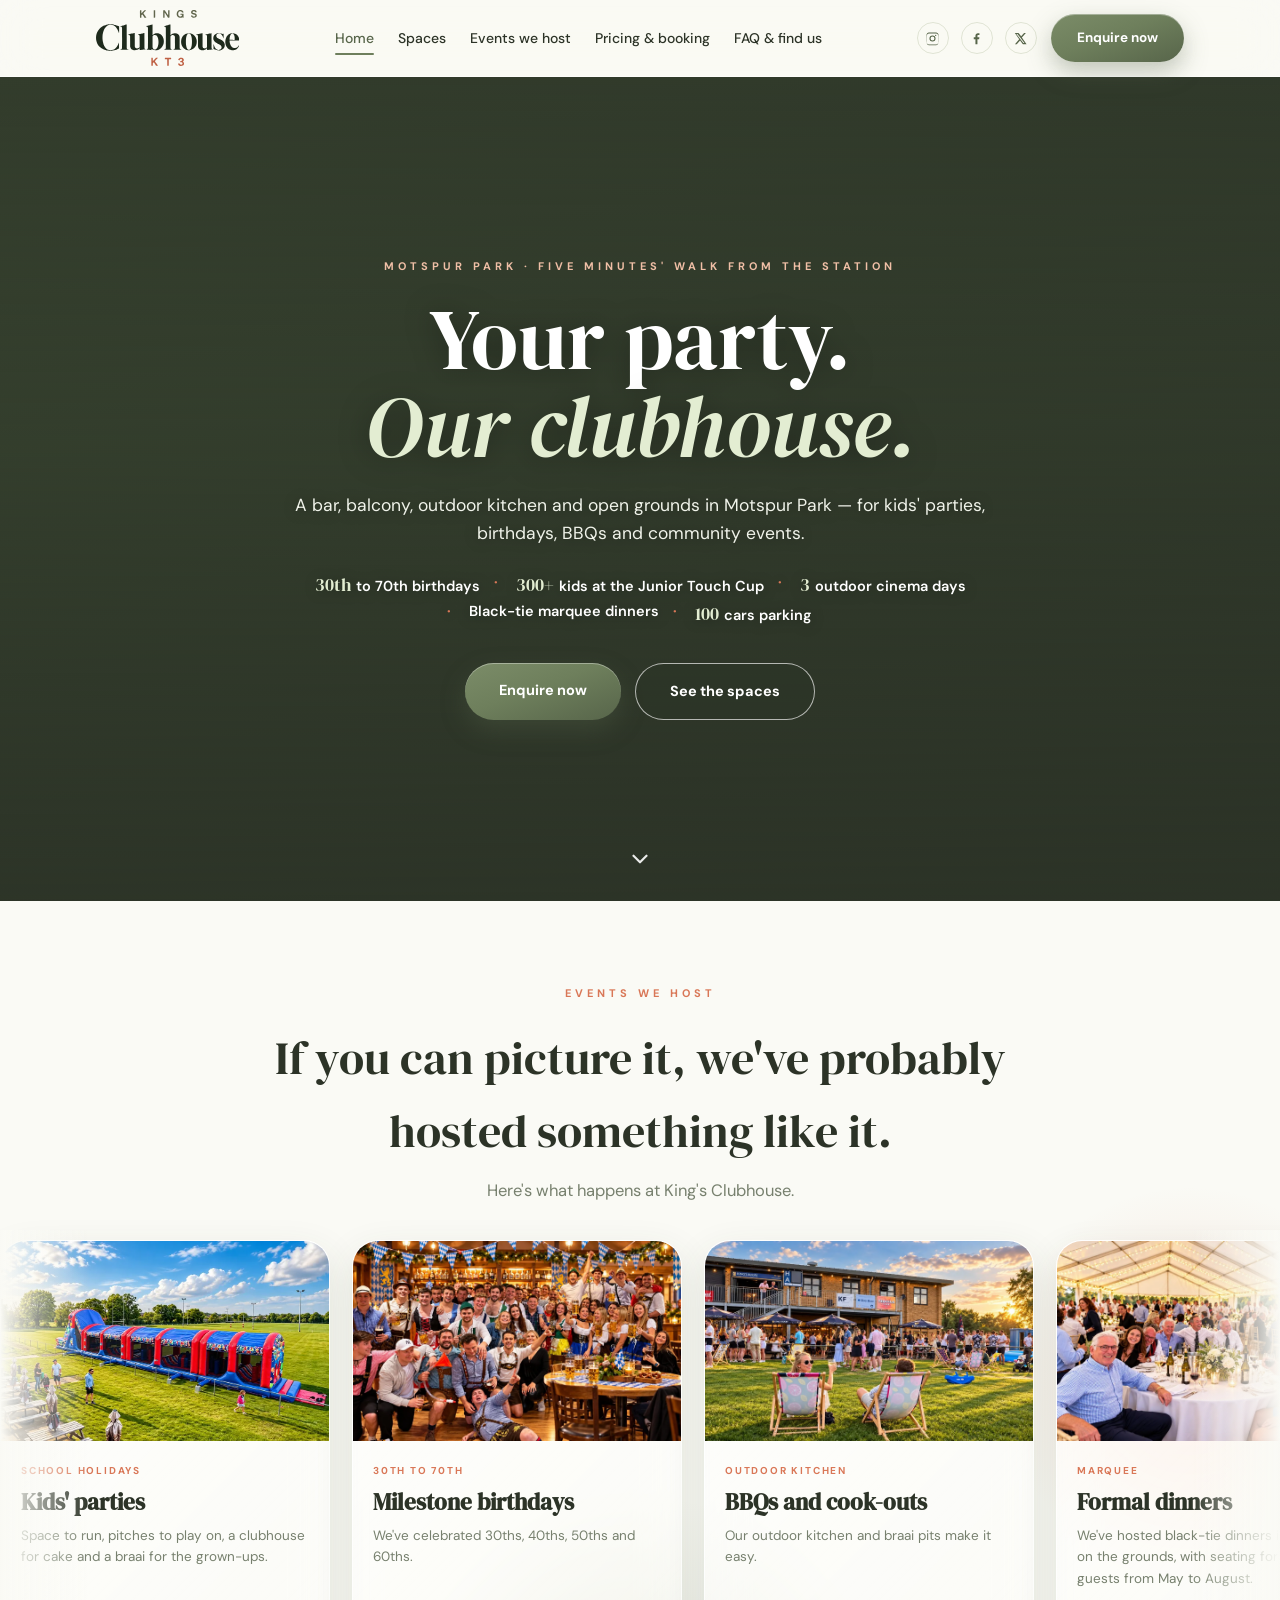
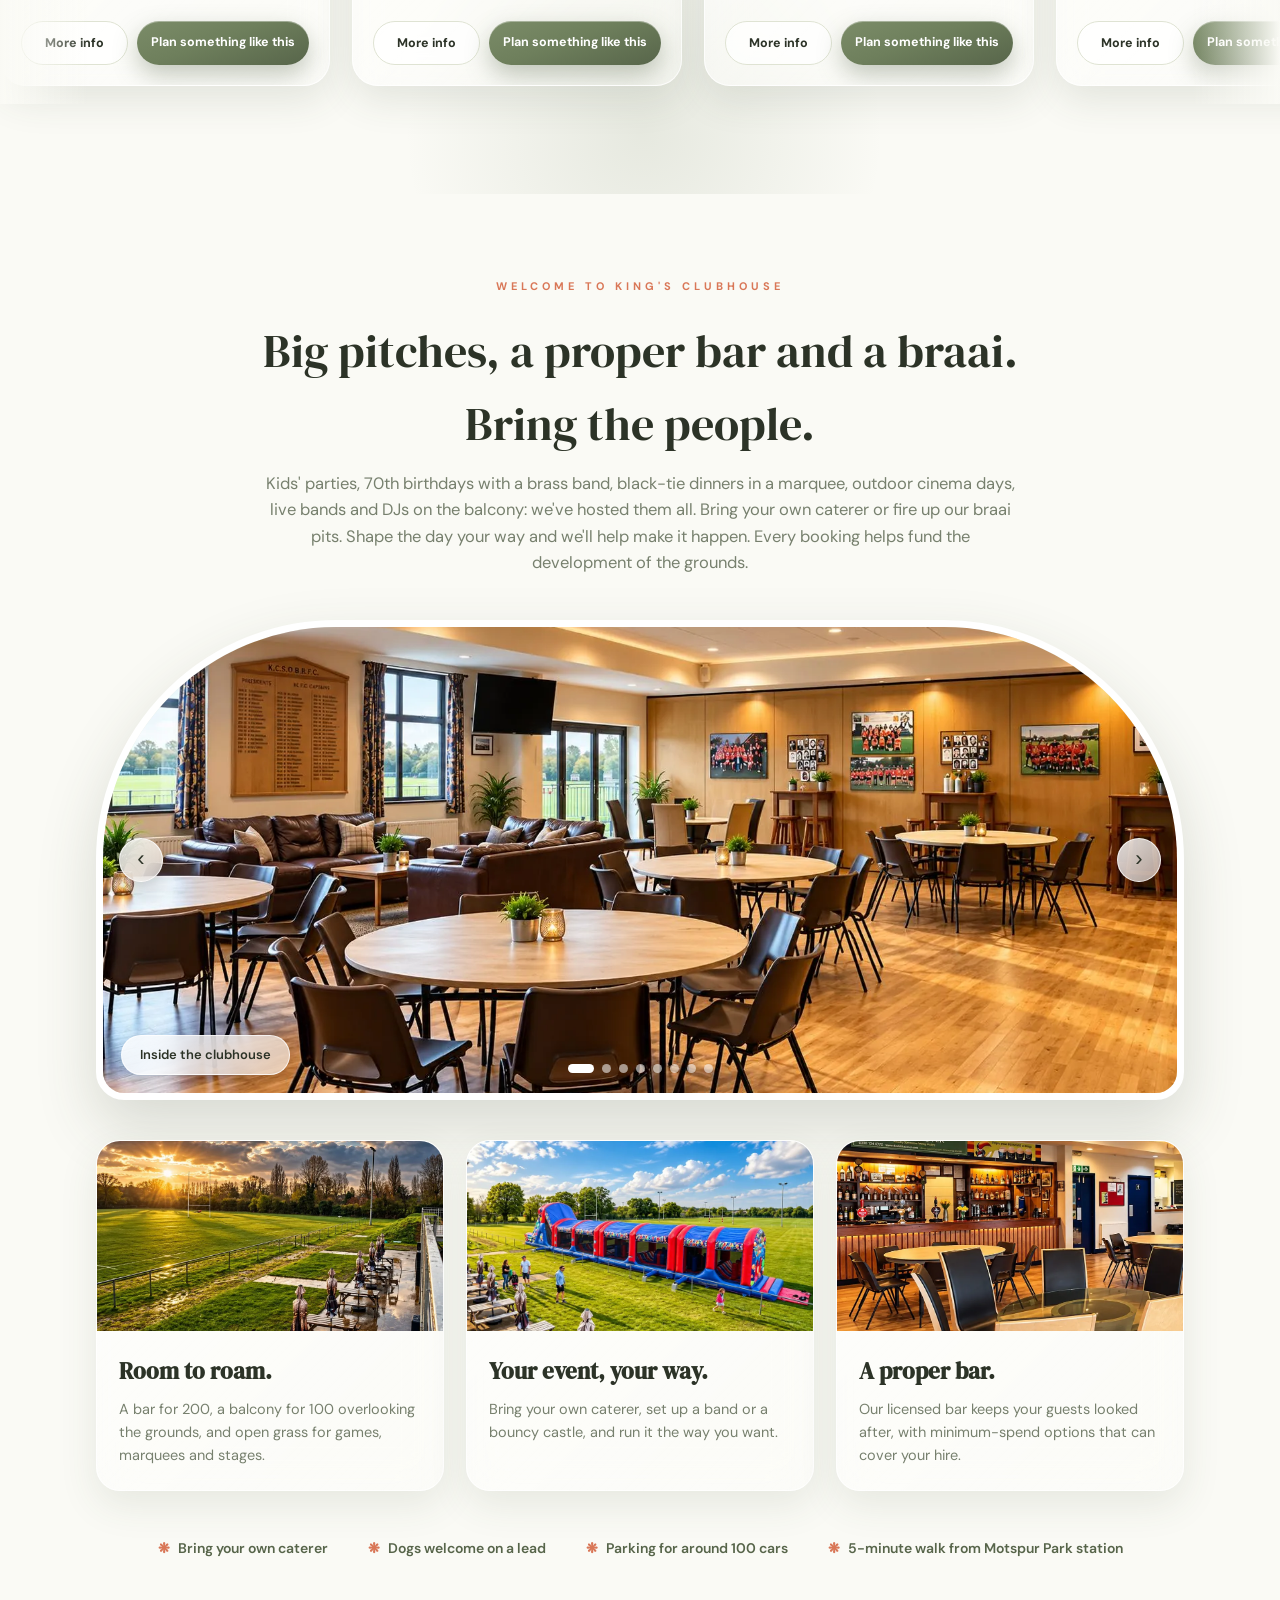
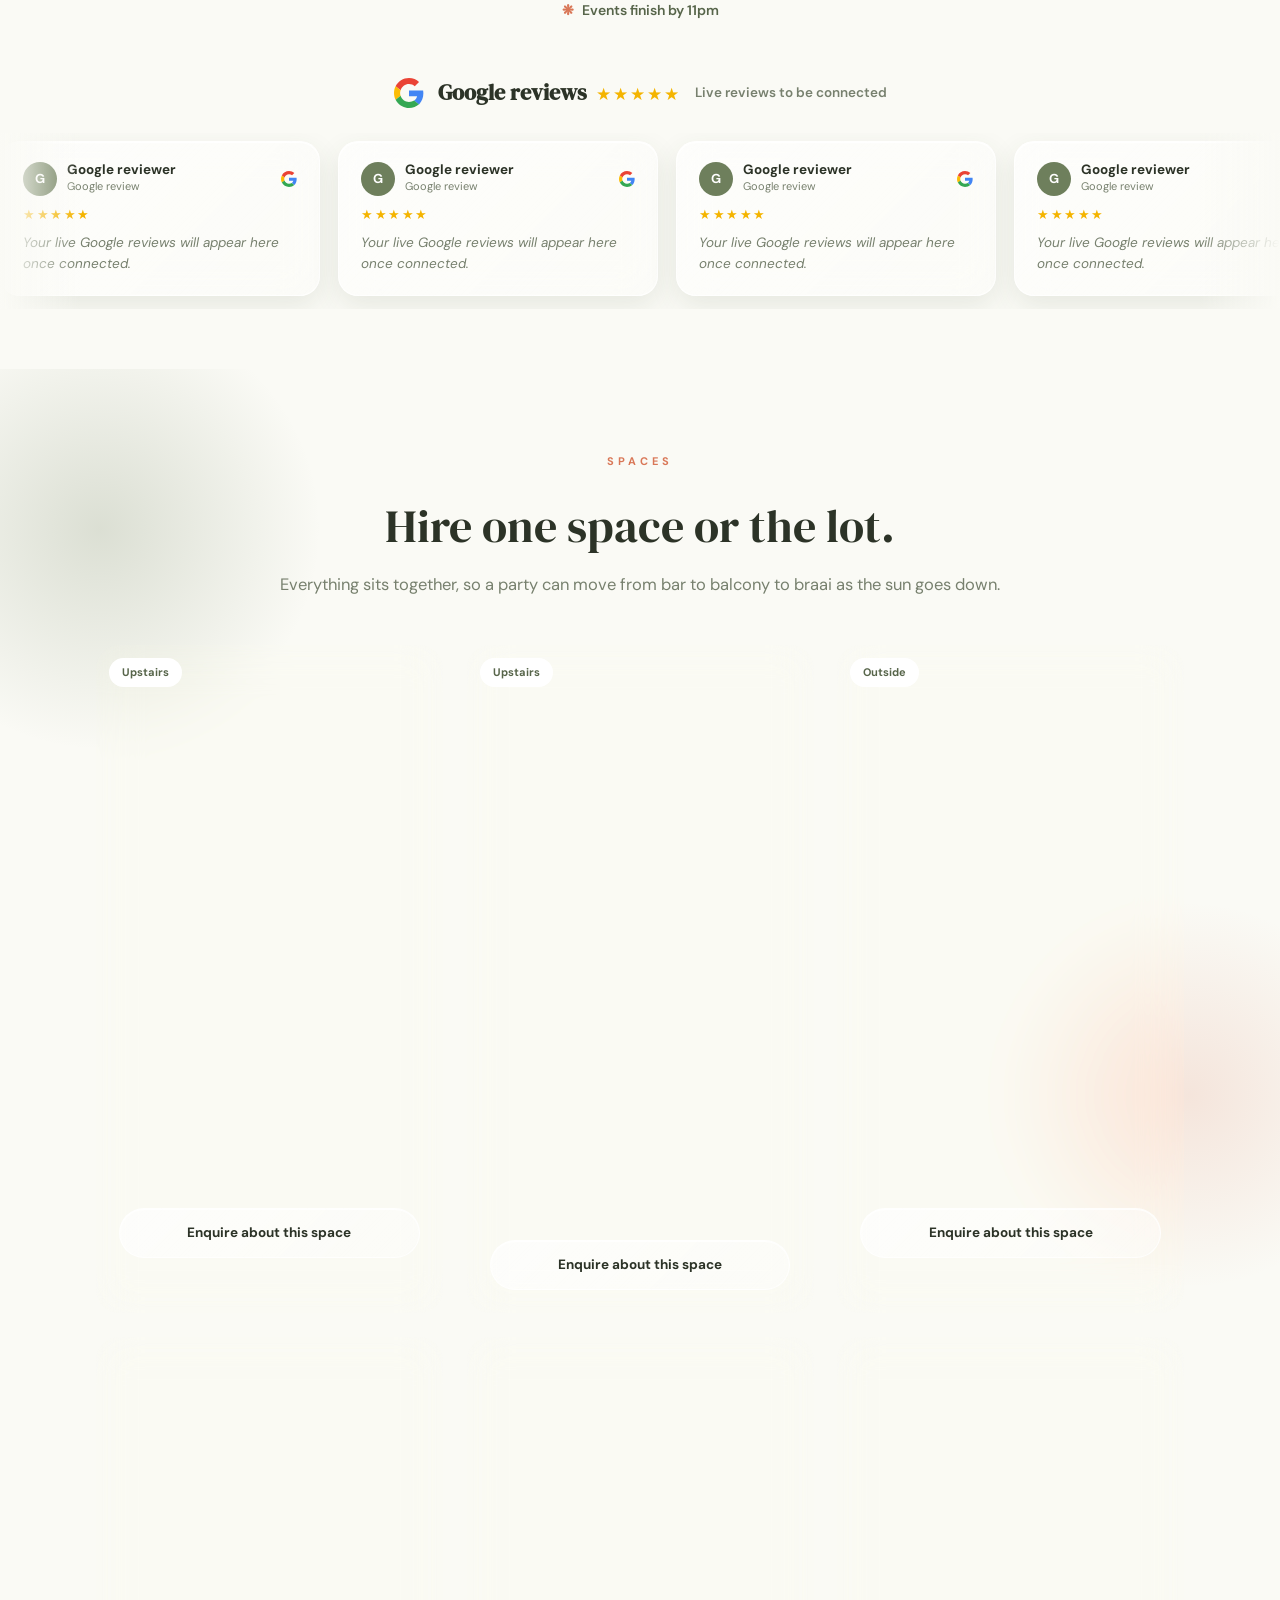
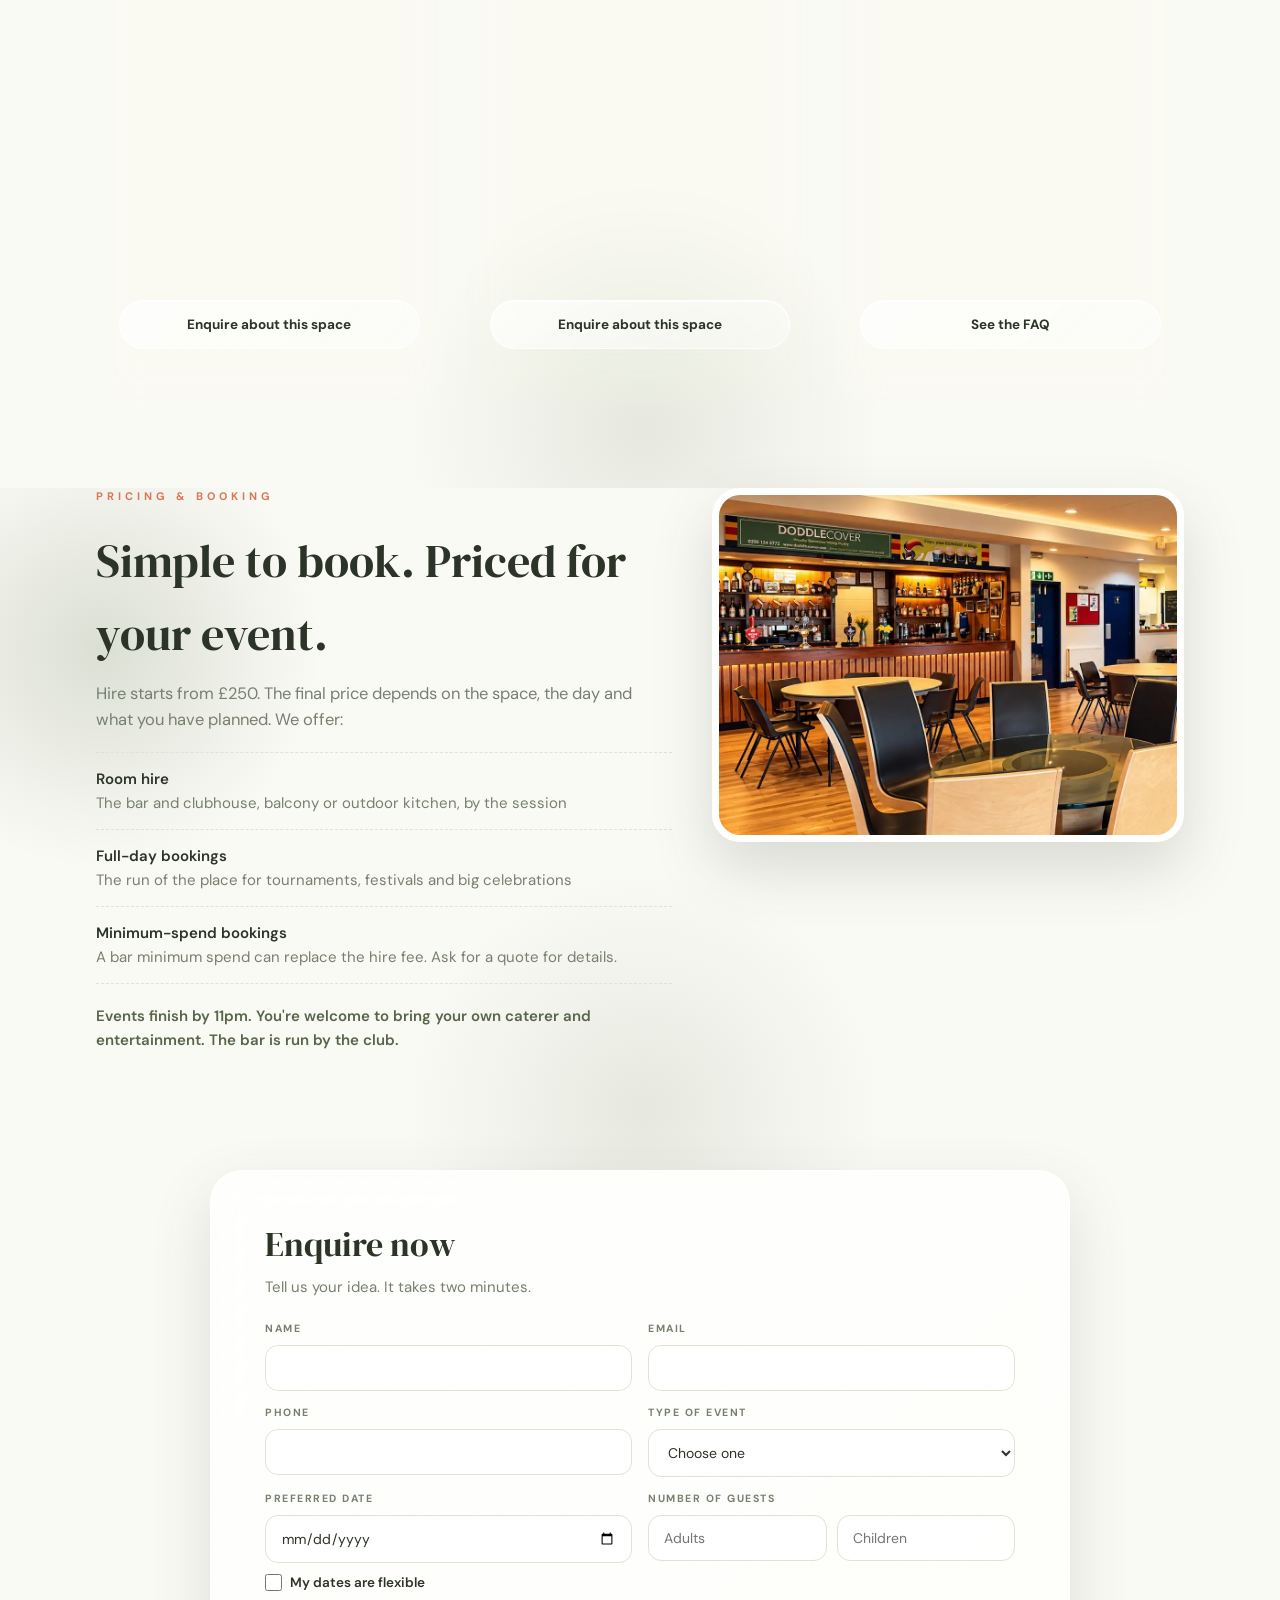
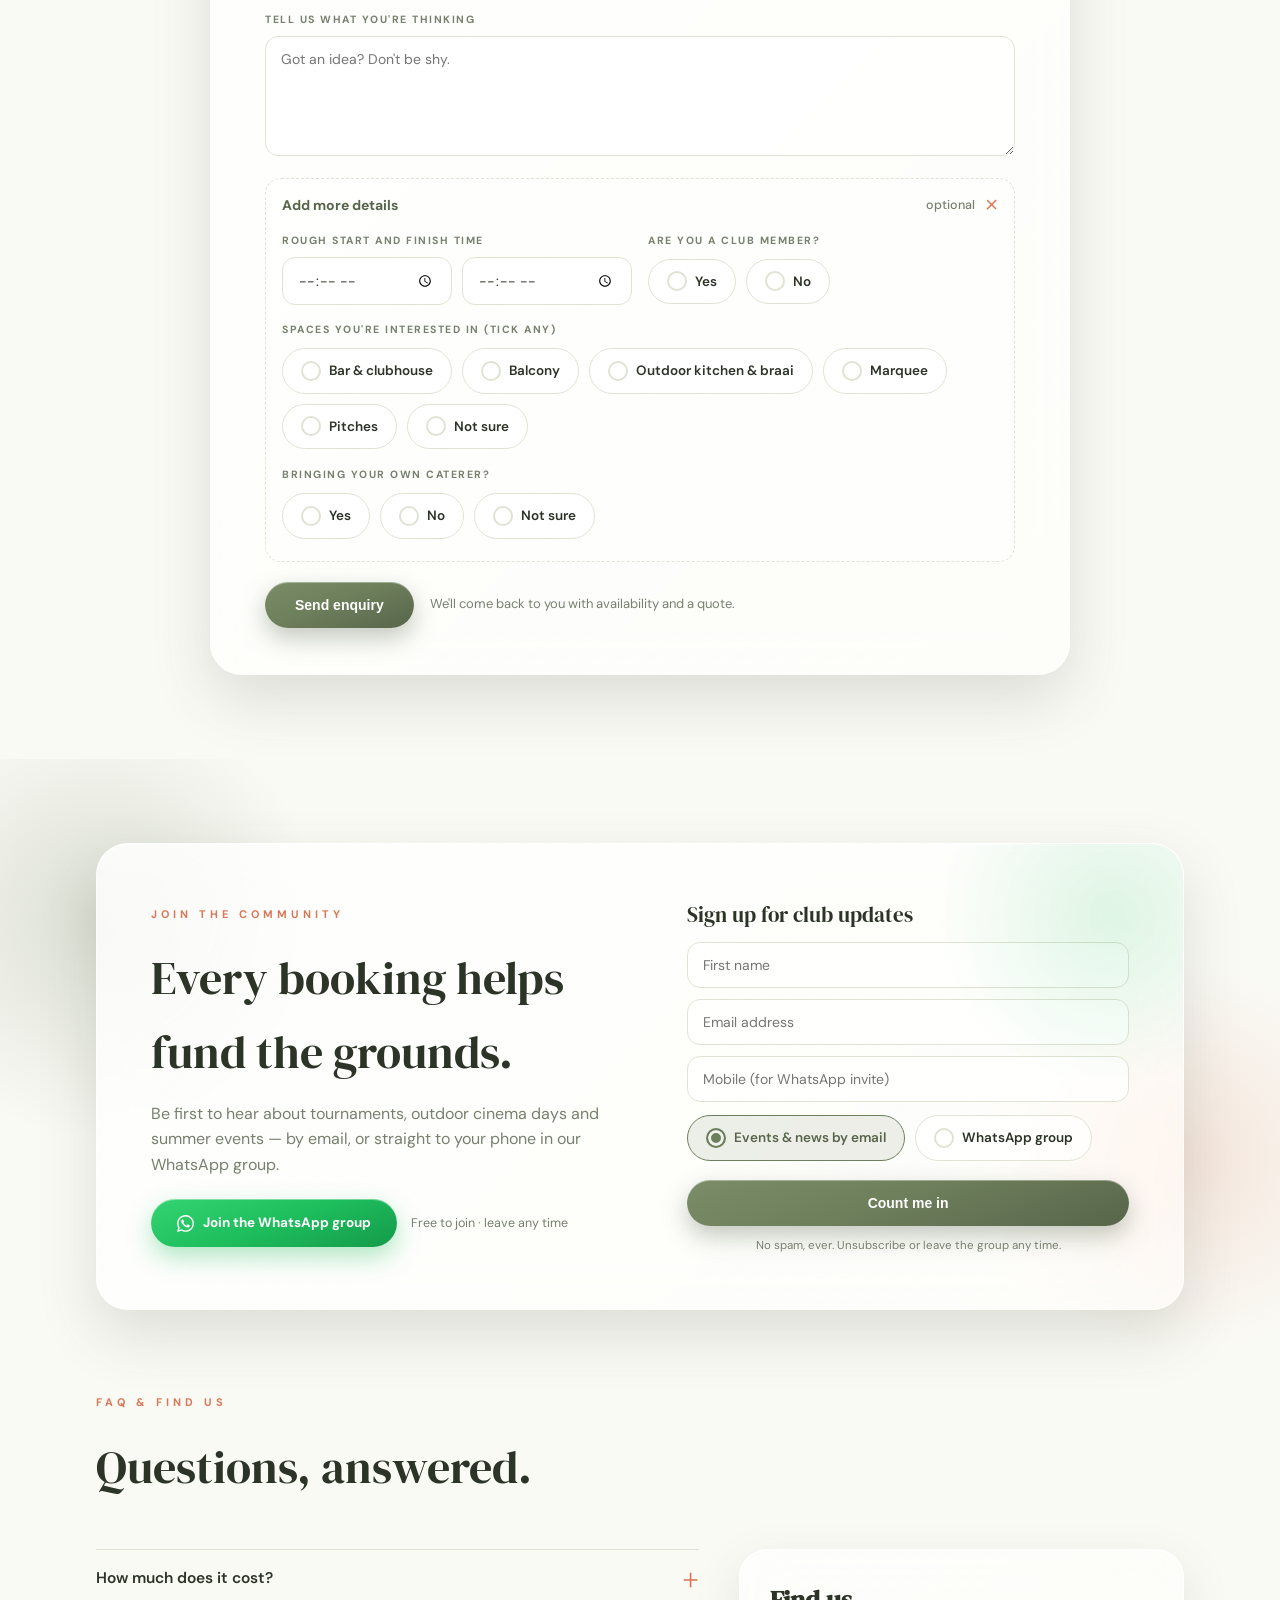
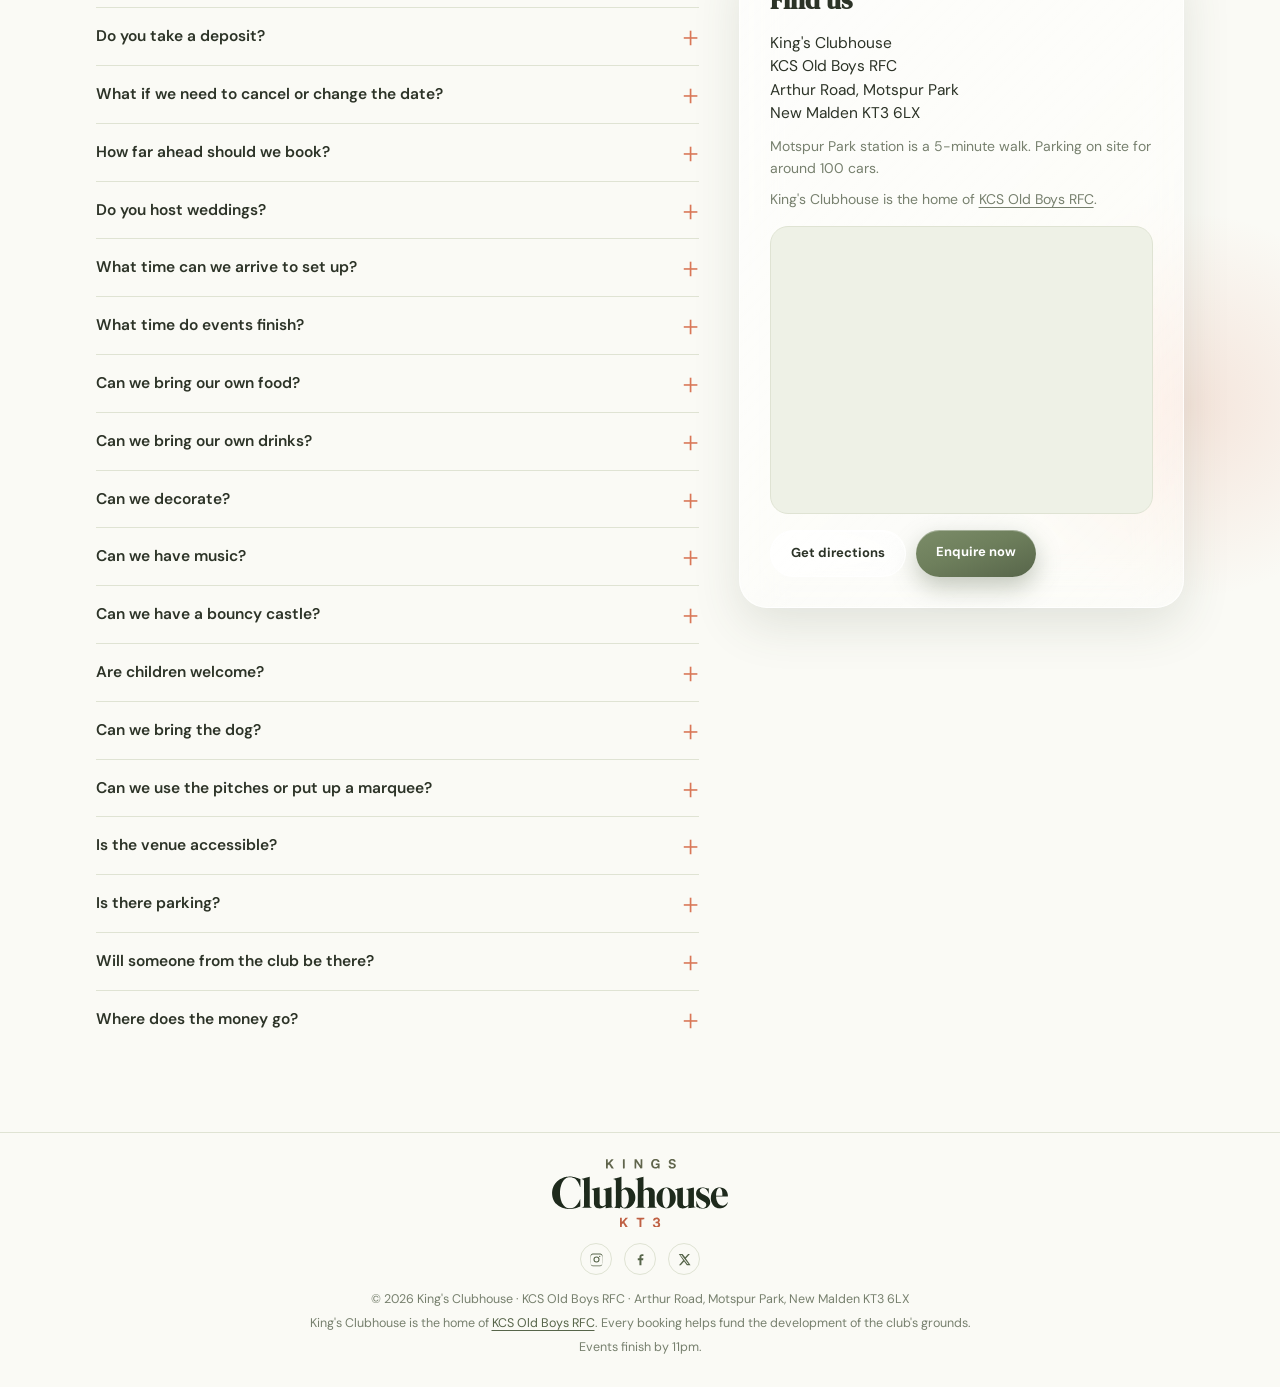
==== commit 06d8a4ee: "Weave in 7 new venue photos (hero, slider, spaces, events, gallery) - photos/: nightmatch, clubroom," ====
--- a/index.html
+++ b/index.html
@@ -205,11 +205,12 @@
   /* ---------- cinematic video hero ---------- */
   .vhero{position:relative;height:calc(100svh - 76px);min-height:580px;overflow:hidden;display:flex;align-items:center;justify-content:center;text-align:center;color:#fff;background:var(--deep);}
   .hero-slides{position:absolute;inset:0;z-index:1;background:linear-gradient(160deg,#3C4A33,#2C3327);}
-  .hero-slide{position:absolute;inset:0;opacity:0;animation:heroFade 21s infinite;}
+  .hero-slide{position:absolute;inset:0;opacity:0;animation:heroFade 28s infinite;}
   .hero-slide img{width:100%;height:100%;object-fit:cover;display:block;}
   .hero-slide:nth-child(2){animation-delay:7s;}
   .hero-slide:nth-child(3){animation-delay:14s;}
-  @keyframes heroFade{0%{opacity:0}5%,33%{opacity:1}38%,100%{opacity:0}}
+  .hero-slide:nth-child(4){animation-delay:21s;}
+  @keyframes heroFade{0%{opacity:0}3.75%,25%{opacity:1}28.75%,100%{opacity:0}}
   .voverlay{position:absolute;inset:0;z-index:2;background:linear-gradient(180deg,rgba(44,51,39,.6),rgba(44,51,39,.32) 45%,rgba(44,51,39,.8));}
   .vinner{position:relative;z-index:3;padding:0 26px;max-width:960px;}
   .vinner>*{opacity:0;transform:translateY(28px);animation:rise 1s cubic-bezier(.2,.7,.2,1) forwards;}
@@ -612,7 +613,9 @@
     .slider{display:none;}
     .gallery{display:grid;grid-template-columns:repeat(3,1fr);gap:7px;margin-top:22px;}
     .gallery button{display:block;width:100%;padding:0;border:0;background:var(--mint);border-radius:12px;overflow:hidden;aspect-ratio:1/1;cursor:pointer;-webkit-tap-highlight-color:transparent;}
-    .gallery button:first-child,.gallery button:last-child{grid-column:1/-1;aspect-ratio:16/9;border-radius:18px;}
+    /* first tile full-width; last tile fills whatever the final row has left, so any photo count tiles cleanly */
+    .gallery button:first-child,.gallery button:last-child:nth-child(3n+2){grid-column:1/-1;aspect-ratio:16/9;border-radius:18px;}
+    .gallery button:last-child:nth-child(3n){grid-column:span 2;aspect-ratio:auto;}
     .gallery img{width:100%;height:100%;object-fit:cover;display:block;}
     .gallery-hint{display:block;text-align:center;font-size:12px;color:var(--grey);margin-top:8px;}
     .hl{display:grid;grid-template-columns:1fr;gap:10px;margin:26px 0 0;padding:0;overflow:visible;}
@@ -665,7 +668,8 @@
 </style>
 </head>
 <body>
-<script>var PHOTOS={"hero1": "photos/hero1.webp", "hero2": "photos/hero2.webp", "hero3": "photos/hero3.webp", "interior": "photos/interior.webp", "bar": "photos/bar.webp", "pitches": "photos/pitches.webp", "funday": "photos/funday.webp", "floodlit": "photos/floodlit.webp", "seating": "photos/seating.webp", "bigpitch": "photos/bigpitch.webp", "fundaycard": "photos/fundaycard.webp"};</script>
+<script src="config.js"></script>
+<script>var PHOTOS={"hero1": "photos/hero1.webp", "hero2": "photos/hero2.webp", "hero3": "photos/hero3.webp", "interior": "photos/interior.webp", "bar": "photos/bar.webp", "pitches": "photos/pitches.webp", "funday": "photos/funday.webp", "floodlit": "photos/floodlit.webp", "seating": "photos/seating.webp", "bigpitch": "photos/bigpitch.webp", "fundaycard": "photos/fundaycard.webp", "nightmatch": "photos/nightmatch.webp", "clubroom": "photos/clubroom.webp", "marqueeparty": "photos/marqueeparty.webp", "marqueedinner": "photos/marqueedinner.webp", "oktoberfest": "photos/oktoberfest.webp", "cinema": "photos/cinema.webp", "watchparty": "photos/watchparty.webp"};</script>
 
 <svg width="0" height="0" style="position:absolute" aria-hidden="true" focusable="false"><symbol id="kings-logo" viewBox="0 0 1338 523"><path style="fill:var(--logo-kings,#60654c)" fill-rule="evenodd" d="M782.6,72.8C771.4,71.2 765.0,67.3 759.5,59.1C757.5,56.2 757.0,55.2 755.8,51.6C753.0,43.3 752.7,33.9 755.0,24.8C755.7,21.7 758.4,15.9 760.4,13.2C765.2,6.7 771.3,2.8 780.5,0.6C783.2,-0.1 791.8,-0.1 794.6,0.6C803.5,2.7 808.2,5.2 812.1,9.9C815.0,13.4 818.3,21.8 817.3,22.8C816.9,23.2 805.2,23.4 804.3,23.0C803.8,22.8 803.3,22.1 802.6,20.5C799.9,14.8 795.3,12.2 787.9,12.2C783.4,12.1 782.0,12.4 778.6,14.2C770.9,18.0 766.5,28.6 767.7,40.2C768.9,51.0 773.4,57.7 781.5,60.3C784.0,61.1 790.7,61.1 793.6,60.3C799.2,58.6 803.8,53.5 804.8,47.8C805.3,45.1 805.7,45.2 796.8,45.2C789.6,45.2 789.5,45.2 789.1,44.7C788.5,43.8 788.6,35.0 789.2,34.4C789.7,34.0 790.6,34.0 803.5,34.1C813.2,34.2 817.4,34.3 817.7,34.5C818.2,35.0 818.2,70.8 817.6,71.3C817.1,71.6 810.1,71.9 808.9,71.6C808.1,71.5 807.7,70.6 807.1,68.1C806.5,65.4 806.6,65.5 806.2,65.5C806.0,65.5 805.2,66.0 804.5,66.6C800.9,69.6 797.8,71.2 792.6,72.4C790.9,72.8 784.3,73.1 782.6,72.8ZM909.4,72.9C895.9,70.9 888.9,65.2 886.6,54.4C885.8,50.3 885.2,50.6 893.3,50.6L899.9,50.6L900.5,52.5C901.3,55.1 901.5,55.7 902.8,57.3C906.5,61.8 916.1,63.0 922.7,59.7C929.2,56.5 929.6,48.8 923.4,45.5C922.1,44.8 919.6,44.1 911.2,42.1C901.0,39.7 897.3,38.3 894.1,35.4C891.0,32.7 889.7,30.5 888.5,26.3C887.8,24.0 887.9,17.9 888.6,15.4C889.5,12.3 891.7,8.8 894.0,6.7C895.5,5.5 899.4,3.0 899.9,3.0C900.0,3.0 900.4,2.9 900.8,2.7C905.3,0.3 914.9,-0.6 921.1,0.7C931.6,3.0 937.4,8.1 939.5,17.0C940.1,19.7 940.1,20.8 939.3,21.1C938.9,21.3 936.8,21.4 932.9,21.4L927.1,21.4L926.5,19.5C924.6,13.8 920.4,11.4 912.7,11.8C906.8,12.1 902.4,15.0 901.9,18.9C901.2,24.2 903.6,26.6 911.4,28.4C932.0,33.1 937.3,36.1 940.6,45.0C941.4,47.2 941.5,53.9 940.8,56.8C938.2,66.7 928.7,72.6 914.8,72.9C912.2,72.9 909.8,72.9 909.4,72.9ZM411.5,71.5C410.5,71.1 410.5,71.4 410.6,36.2C410.6,2.9 410.6,2.2 411.1,1.9C411.7,1.4 422.9,1.3 423.5,1.7C423.8,1.9 423.9,4.0 424.0,16.4C424.1,29.0 424.2,30.9 424.5,30.9C424.7,30.9 426.4,29.2 428.3,27.2C433.4,21.7 439.0,15.6 440.2,14.3C443.9,9.8 451.8,1.8 452.6,1.6C453.0,1.5 456.9,1.5 461.2,1.6C469.0,1.6 469.1,1.6 469.2,2.1C469.3,2.5 466.9,5.1 459.7,12.5C443.0,29.8 442.5,30.3 442.5,30.8C442.5,31.2 445.4,35.6 448.9,40.6C449.9,42.0 451.5,44.4 452.6,46.0C453.7,47.6 455.6,50.3 456.9,52.1C458.1,53.9 459.7,56.2 460.3,57.1C461.0,58.1 462.2,59.8 463.0,60.9C470.0,70.9 470.1,71.0 469.5,71.4C469.1,71.6 454.0,71.5 453.5,71.3C453.0,71.0 450.4,67.3 446.9,62.0C445.9,60.6 444.1,57.8 442.8,55.9C437.8,48.5 436.8,47.0 435.2,44.5C433.2,41.4 432.6,40.7 432.2,40.9C432.0,41.0 430.1,43.0 427.9,45.2L424.0,49.2L424.0,60.1C424.0,69.8 424.0,71.0 423.6,71.4C423.2,71.7 422.5,71.8 417.6,71.7C414.5,71.7 411.8,71.5 411.5,71.5ZM539.8,71.4L539.2,71.0L539.2,36.6C539.2,5.7 539.3,2.2 539.6,1.9C540.0,1.6 540.9,1.5 546.0,1.5C551.7,1.5 551.9,1.5 552.4,2.0C552.9,2.5 552.9,3.5 552.9,36.3C553.0,54.9 552.9,70.4 552.9,70.7C552.7,71.6 551.5,71.8 545.8,71.8C541.3,71.8 540.3,71.7 539.8,71.4ZM628.2,71.3C627.5,70.6 627.4,2.4 628.1,1.8C628.7,1.4 641.1,1.3 642.1,1.8C642.4,1.9 643.1,2.8 643.8,3.8C644.4,4.8 647.1,9.0 649.7,13.1C652.3,17.2 655.3,22.0 656.4,23.7C657.5,25.4 659.6,28.8 661.1,31.0C662.6,33.3 664.4,36.1 665.1,37.2C665.8,38.2 666.7,39.7 667.1,40.4C672.3,48.3 673.3,49.8 673.5,49.6C673.7,49.4 673.8,40.3 673.8,25.9C673.7,9.9 673.8,2.3 674.0,2.0C674.4,1.3 685.2,1.2 686.2,1.9L686.8,2.3L686.7,36.5C686.7,55.2 686.7,70.8 686.5,70.9C686.2,71.5 684.9,71.7 678.8,71.7L672.7,71.8L671.8,70.8C671.3,70.3 670.1,68.6 669.2,67.0C668.2,65.4 666.8,63.0 665.9,61.7C661.9,55.5 661.0,54.0 659.5,51.8C658.7,50.5 657.1,48.0 656.1,46.4C655.1,44.7 653.2,41.7 651.9,39.6C645.9,30.4 644.3,28.0 643.0,26.0C641.7,23.9 641.1,23.3 640.8,23.6C640.7,23.7 640.6,34.4 640.5,47.3C640.5,70.3 640.4,70.8 640.0,71.3C639.3,72.0 629.0,71.9 628.2,71.3Z"/><path style="fill:var(--logo-clubhouse,#1e2a1c)" fill-rule="evenodd" d="M123.2,380.1C122.5,380.0 120.2,379.8 118.2,379.6C116.3,379.4 113.4,379.1 111.9,379.0C110.5,378.8 109.1,378.7 108.9,378.6C108.8,378.6 107.5,378.3 106.1,378.1C102.9,377.7 96.8,376.3 92.7,375.3C91.6,375.0 89.9,374.5 88.8,374.2C87.7,374.0 86.4,373.6 85.9,373.4C85.3,373.2 83.9,372.7 82.6,372.3C80.6,371.7 78.5,370.9 73.5,368.9C58.5,362.8 44.0,353.4 33.5,343.0C23.4,333.0 14.3,319.3 9.5,307.1C7.5,302.1 6.7,300.0 6.7,299.8C6.7,299.6 6.6,299.1 6.4,298.7C5.6,296.8 3.8,290.3 2.7,285.3C0.1,272.6 -0.5,254.4 1.4,242.8C1.6,241.6 1.8,240.0 1.9,239.2C2.1,236.9 3.4,231.1 4.5,226.9C6.0,221.4 8.3,215.0 11.0,208.9C13.7,202.6 19.9,192.2 24.0,186.8C24.4,186.3 25.3,185.0 26.1,183.9C32.0,176.0 43.2,165.4 51.9,159.4C60.1,153.6 65.6,150.6 76.2,145.8C79.6,144.4 80.7,143.9 84.4,142.5C85.7,142.0 90.4,140.5 94.4,139.4C98.8,138.2 107.6,136.1 109.9,135.9C110.6,135.8 111.6,135.6 112.2,135.5C113.3,135.3 116.2,134.9 123.0,134.2C130.8,133.4 149.9,134.1 157.4,135.5C158.8,135.8 160.3,136.0 160.6,136.0C161.0,136.0 162.3,136.2 163.5,136.5C164.6,136.8 166.5,137.2 167.6,137.4C172.2,138.3 177.1,139.6 181.4,140.8C182.8,141.2 184.4,141.7 185.1,141.9C186.6,142.3 191.7,144.0 194.1,144.9C195.1,145.2 196.4,145.7 197.1,146.0C197.8,146.2 199.7,146.9 201.2,147.5C205.5,149.0 211.1,150.9 213.4,151.5C214.5,151.8 215.5,152.2 215.8,152.4C216.2,152.9 216.2,212.3 215.7,212.9C215.6,213.1 215.0,213.2 214.4,213.2C213.0,213.2 212.8,213.0 211.6,209.1C210.3,204.6 208.5,199.5 206.9,195.8C206.1,193.9 205.3,192.0 205.1,191.5C204.5,189.8 200.9,182.6 198.8,178.8C191.5,165.6 182.3,154.6 173.5,148.6C167.4,144.5 159.0,141.2 151.2,139.9C150.1,139.7 148.5,139.4 147.8,139.3C143.4,138.5 137.1,138.2 132.6,138.6C128.4,139.0 122.8,139.9 120.7,140.5C120.3,140.7 119.4,140.9 118.8,141.1C111.5,143.3 105.2,146.5 99.2,151.3C87.1,160.8 76.8,176.9 70.7,195.8C70.3,197.1 69.8,198.5 69.6,199.0C69.4,199.5 68.9,201.2 68.4,202.9C67.2,206.6 66.6,208.9 65.4,214.1C65.2,215.1 64.8,216.6 64.6,217.4C63.3,222.7 61.5,236.6 61.0,244.6C60.3,256.3 60.5,267.0 61.4,276.4C62.3,285.1 62.7,288.1 64.0,295.2C65.6,304.0 68.9,315.9 72.0,323.8C72.3,324.5 72.7,325.6 72.9,326.2C73.2,326.8 73.5,327.6 73.7,328.0C73.8,328.3 74.0,328.7 74.0,328.8C74.0,329.1 76.7,334.6 79.0,338.9C84.7,349.7 90.9,357.2 99.2,363.4C106.5,368.8 115.4,372.5 125.9,374.5C130.3,375.4 141.6,375.4 147.1,374.5C165.7,371.7 179.3,362.9 192.8,344.9C198.7,336.9 207.2,321.3 211.5,310.4C213.1,306.3 213.7,305.7 214.6,306.7C215.0,307.2 215.0,308.7 215.0,333.8C214.9,352.7 214.8,360.6 214.6,360.7C214.3,361.0 211.3,362.3 209.6,362.9C208.7,363.2 207.5,363.6 203.9,365.0C200.5,366.3 199.0,366.8 198.1,367.1C197.6,367.3 196.3,367.8 195.4,368.1C190.2,370.1 179.1,373.5 173.9,374.9C173.1,375.1 171.8,375.4 171.0,375.6C170.2,375.8 168.4,376.2 167.0,376.5C165.6,376.8 163.5,377.3 162.4,377.5C161.3,377.8 159.8,378.0 159.1,378.1C158.4,378.2 157.5,378.4 157.0,378.5C152.8,379.6 146.4,380.1 135.5,380.1C129.5,380.2 124.0,380.1 123.2,380.1ZM1141.8,377.0C1138.7,376.8 1134.7,376.2 1132.0,375.6C1125.2,374.1 1124.4,373.9 1118.6,371.9C1113.9,370.3 1112.4,369.8 1111.9,369.5C1111.6,369.4 1111.0,369.1 1110.6,369.0C1110.2,368.9 1109.0,368.4 1107.9,368.0C1106.8,367.6 1105.5,367.1 1105.0,367.0C1104.5,366.8 1104.0,366.6 1103.9,366.5C1103.7,366.4 1102.3,365.9 1100.7,365.4C1098.7,364.8 1097.7,364.3 1097.5,364.0C1097.2,363.4 1097.2,321.7 1097.5,320.9C1098.0,319.5 1099.5,320.3 1100.0,322.1C1100.8,325.9 1103.6,334.1 1105.2,337.6C1110.4,349.3 1117.7,359.6 1124.5,365.0C1127.1,367.1 1131.6,369.8 1133.4,370.3C1133.7,370.4 1134.5,370.7 1135.3,371.1C1140.4,373.2 1149.0,373.8 1154.1,372.4C1164.2,369.6 1170.9,362.4 1172.6,352.5C1173.8,346.0 1171.8,338.6 1167.6,333.4C1162.8,327.5 1158.6,324.7 1142.9,316.8C1126.9,308.6 1126.0,308.2 1118.3,303.2C1110.0,298.0 1104.0,291.3 1099.9,283.1C1097.4,278.1 1096.5,274.9 1095.7,267.7L1095.2,262.9L1095.7,257.9C1096.6,250.2 1098.1,245.1 1101.1,239.8C1101.6,238.9 1102.0,238.2 1102.0,238.1C1102.0,238.0 1102.6,237.2 1103.2,236.2C1107.7,229.6 1114.7,223.9 1122.0,220.8C1131.3,216.9 1137.0,215.9 1148.2,216.1C1157.6,216.3 1162.0,217.2 1177.5,222.0C1186.0,224.6 1187.1,224.7 1189.2,222.8C1190.6,221.7 1191.3,221.5 1191.8,222.3C1192.0,222.8 1192.1,262.1 1191.8,263.2C1191.6,263.7 1191.4,263.9 1190.8,264.0C1189.8,264.0 1189.9,264.2 1188.4,259.1C1186.6,253.3 1182.0,243.8 1178.3,238.5C1169.7,225.9 1159.8,219.8 1148.0,219.8C1134.7,219.7 1125.3,227.1 1124.0,238.4C1122.7,249.4 1127.4,256.8 1140.2,264.4C1144.2,266.8 1147.3,268.4 1159.2,274.2C1163.6,276.4 1171.5,280.4 1173.0,281.3C1181.8,286.5 1189.3,292.8 1193.5,298.5C1197.1,303.3 1200.4,310.7 1201.5,316.4C1201.7,317.2 1201.9,318.3 1202.0,318.8C1202.9,322.4 1202.8,332.4 1201.9,337.5C1201.0,342.0 1198.5,349.0 1196.4,352.6C1194.2,356.5 1189.4,362.1 1185.8,365.1C1182.8,367.5 1173.4,373.0 1172.3,373.0C1172.1,373.0 1171.6,373.2 1171.3,373.4C1170.5,373.8 1169.6,374.0 1165.2,375.1C1159.4,376.7 1148.7,377.5 1141.8,377.0ZM553.0,376.0C547.7,375.6 540.9,373.9 536.1,371.9C532.4,370.2 529.4,368.6 524.5,365.4C523.3,364.6 522.1,364.0 521.9,364.0C521.7,364.0 521.2,364.8 520.6,365.9C519.0,369.3 516.1,374.3 515.6,374.7C515.1,375.0 511.2,374.6 506.0,373.7C505.1,373.6 503.2,373.3 501.8,373.1C500.3,372.9 497.8,372.6 496.2,372.4C491.4,371.8 480.5,370.7 475.5,370.3C474.0,370.2 473.7,370.1 473.4,369.6C472.6,368.5 473.8,367.3 475.8,367.3C476.4,367.2 479.6,365.6 480.3,364.9C483.3,362.0 484.7,358.8 485.4,352.5C485.9,348.0 485.8,169.7 485.3,167.1C483.6,158.6 479.0,154.6 470.3,154.0C468.2,153.9 467.6,153.7 467.3,153.4C466.5,152.2 467.1,151.4 469.1,151.0C471.6,150.5 481.7,148.0 484.9,147.1C486.5,146.6 488.4,146.0 489.1,145.9C489.8,145.7 491.2,145.3 492.1,145.1C493.1,144.8 494.6,144.4 495.5,144.1C496.4,143.9 498.1,143.4 499.2,143.1C500.4,142.7 502.0,142.3 502.8,142.1C504.8,141.6 508.7,140.6 509.0,140.4C509.1,140.3 509.7,140.1 510.3,140.0C510.9,139.9 512.8,139.4 514.5,138.9C527.4,135.2 527.6,135.2 528.0,136.1C528.1,136.4 528.1,158.8 528.1,185.9C528.1,213.0 528.1,235.3 528.2,235.4C528.4,236.1 529.3,235.7 530.5,234.2C535.2,228.2 544.5,222.1 552.5,219.6C556.5,218.4 557.2,218.2 560.4,217.6C578.4,214.2 598.5,220.6 611.1,233.8C619.7,242.7 625.8,253.1 629.7,265.4C630.6,268.0 630.7,268.6 632.0,274.7C634.6,287.6 633.9,305.4 630.4,316.8C630.2,317.4 629.7,318.8 629.4,320.0C623.2,340.7 608.1,359.4 590.1,368.6C588.2,369.6 586.0,370.7 585.1,371.0C577.9,373.7 574.9,374.6 570.0,375.4C564.2,376.2 558.8,376.4 553.0,376.0ZM353.5,375.4C335.0,372.4 323.9,362.5 320.0,345.4C318.8,340.1 318.8,339.5 318.8,292.3C318.8,263.0 318.7,247.1 318.5,245.4C317.6,236.4 312.9,231.6 304.5,231.0C302.9,230.9 301.5,230.8 301.3,230.7C300.9,230.4 300.9,228.6 301.3,228.3C301.6,228.1 303.9,227.5 306.0,227.1C306.5,227.0 307.8,226.7 309.0,226.5C310.2,226.2 311.6,225.9 312.2,225.8C312.9,225.6 314.8,225.2 316.6,224.8C322.6,223.4 324.1,223.0 326.6,222.5C329.2,221.9 332.5,221.2 335.1,220.6C337.8,220.0 342.3,219.0 343.9,218.6C344.7,218.4 346.7,218.0 348.2,217.6C349.8,217.3 352.1,216.8 353.2,216.5C361.4,214.6 361.5,214.6 361.9,215.1C362.2,215.3 362.3,230.7 362.3,277.1C362.5,342.3 362.4,339.6 363.5,344.3C365.5,353.3 373.1,358.9 383.2,358.9C393.0,358.9 401.7,355.1 406.7,348.8L407.8,347.5L407.7,296.4C407.7,246.9 407.7,245.3 407.3,243.0C405.8,235.8 400.9,231.6 393.5,231.1C391.1,230.9 390.2,230.5 390.2,229.5C390.2,228.7 390.9,228.3 392.8,227.9C395.4,227.4 404.9,225.4 410.6,224.1C412.3,223.8 414.6,223.3 415.9,223.0C417.1,222.7 419.5,222.2 421.1,221.9C422.8,221.5 424.7,221.1 425.5,221.0C426.2,220.9 427.2,220.7 427.6,220.5C428.0,220.4 430.1,219.9 432.1,219.5C434.2,219.1 436.5,218.6 437.4,218.4C442.0,217.3 450.8,215.5 451.7,215.5C452.5,215.5 452.5,215.9 452.5,284.3C452.5,334.5 452.5,352.5 452.7,354.1C453.8,362.1 456.9,365.7 463.6,366.9C465.2,367.2 466.0,368.3 465.2,368.9C465.0,369.1 462.6,369.3 459.8,369.5C449.4,370.1 436.5,371.1 432.7,371.6C431.3,371.8 429.0,372.0 427.6,372.1C426.2,372.2 424.5,372.4 423.6,372.5C422.8,372.6 420.8,372.9 419.1,373.0C417.5,373.1 414.4,373.4 412.3,373.7C409.2,374.0 408.5,374.0 408.1,373.8C407.8,373.5 407.7,372.2 407.7,364.8C407.6,355.6 407.6,355.4 406.4,356.6C403.7,359.5 400.6,362.5 399.4,363.5C396.4,365.8 389.5,369.9 385.9,371.4C376.4,375.2 363.0,376.9 353.5,375.4ZM988.5,375.9C988.3,375.8 986.7,375.6 985.0,375.4C968.9,373.2 957.6,363.3 954.2,348.4C952.8,342.2 952.9,345.6 952.8,292.8C952.6,249.0 952.6,243.7 952.2,242.2C950.5,235.4 946.0,231.5 939.3,231.0C937.0,230.8 936.5,230.5 936.5,229.3C936.5,228.6 936.9,228.4 941.4,227.6C945.1,227.0 946.9,226.6 951.1,225.7C952.4,225.5 954.3,225.1 955.4,224.9C957.3,224.5 963.2,223.4 966.6,222.6C967.6,222.4 968.8,222.2 969.2,222.1C969.7,222.0 971.1,221.8 972.4,221.5C973.6,221.2 976.1,220.7 978.0,220.4C979.9,220.0 982.6,219.4 984.1,219.1C985.6,218.8 987.8,218.4 988.9,218.1C990.0,217.9 991.6,217.6 992.5,217.3C993.9,217.0 994.1,217.0 994.6,217.4L995.2,217.8L995.3,278.3C995.3,340.7 995.3,341.4 996.3,345.5C997.9,352.0 1002.6,356.6 1009.2,358.3C1015.8,359.9 1024.9,357.9 1031.4,353.3C1033.2,352.0 1035.9,349.2 1036.6,347.8C1037.0,347.1 1037.0,341.5 1036.9,294.8L1036.9,242.6L1036.2,240.8C1034.1,234.6 1029.3,231.0 1022.9,231.0C1020.9,231.0 1020.0,230.1 1020.8,228.9C1021.2,228.4 1022.1,228.2 1030.0,226.7C1032.3,226.3 1035.0,225.8 1036.0,225.6C1042.1,224.4 1048.6,223.1 1051.8,222.5C1058.6,221.2 1060.2,220.9 1062.2,220.5C1064.9,219.9 1069.1,219.1 1070.2,218.9C1070.7,218.8 1071.8,218.6 1072.6,218.4C1076.4,217.5 1078.5,217.4 1078.9,217.9C1079.2,218.3 1079.2,229.1 1079.2,285.6C1079.2,359.5 1079.2,356.4 1080.7,359.9C1081.4,361.4 1082.8,363.6 1083.7,364.3C1085.1,365.5 1088.0,366.7 1090.2,366.9C1091.6,367.1 1092.2,367.5 1092.2,368.2C1092.2,369.1 1091.7,369.2 1084.8,369.6C1081.0,369.8 1075.7,370.2 1073.0,370.5C1066.7,371.1 1060.7,371.7 1055.5,372.1C1053.3,372.3 1051.2,372.6 1051.0,372.6C1050.8,372.7 1048.9,372.9 1046.9,373.1C1044.8,373.3 1042.1,373.6 1040.9,373.7C1038.1,374.0 1038.0,374.0 1037.5,373.8C1037.2,373.6 1037.1,372.2 1037.0,364.9C1036.9,356.6 1036.9,356.4 1036.4,356.4C1036.1,356.4 1035.7,356.8 1035.4,357.2C1034.5,358.4 1028.2,364.5 1026.7,365.5C1025.2,366.6 1019.5,370.0 1019.4,370.0C1019.3,370.0 1018.4,370.4 1017.4,370.9C1016.4,371.4 1015.2,371.9 1014.6,372.1C1014.1,372.3 1012.8,372.8 1011.9,373.1C1007.2,374.8 1001.5,375.7 994.2,375.9C991.3,375.9 988.7,375.9 988.5,375.9ZM861.4,375.2C850.1,374.1 840.5,371.0 831.5,365.5C814.0,354.7 802.5,339.3 797.5,319.8C794.3,307.2 793.9,292.0 796.3,279.1C796.7,276.6 797.6,273.1 798.6,269.6C800.4,263.2 806.2,251.7 810.4,246.2C816.1,238.7 821.0,234.1 828.4,229.1C832.9,226.0 839.0,222.7 841.2,222.0C841.6,221.9 842.7,221.5 843.6,221.1C858.0,215.6 870.6,214.9 885.9,218.8C889.3,219.6 895.9,222.0 899.4,223.8C918.7,233.2 933.6,252.5 938.6,274.8C939.7,279.3 939.7,279.7 940.1,282.6C942.4,299.2 940.6,316.1 935.1,328.7C934.5,330.1 934.0,331.3 934.0,331.4C934.0,331.4 933.3,332.8 932.6,334.4C924.0,351.8 908.0,365.8 890.0,371.8C883.8,373.9 879.4,374.8 873.3,375.4C868.1,375.8 867.2,375.8 861.4,375.2ZM1268.4,375.2C1263.4,374.6 1258.6,373.6 1254.6,372.1C1253.7,371.7 1252.4,371.3 1251.8,371.1C1250.1,370.6 1243.7,367.4 1241.6,366.1C1237.6,363.6 1233.6,360.4 1229.9,356.6C1226.1,352.9 1224.3,350.5 1219.9,343.9C1218.3,341.3 1215.2,335.0 1214.0,331.6C1213.7,330.9 1213.2,329.4 1212.8,328.3C1210.5,322.0 1208.6,313.5 1208.0,307.1C1205.5,277.7 1213.4,252.4 1230.2,235.4C1236.4,229.1 1243.5,224.3 1250.9,221.4C1251.8,221.0 1253.4,220.4 1254.4,220.0C1255.4,219.6 1257.7,218.9 1259.4,218.5C1261.2,218.1 1263.1,217.6 1263.6,217.5C1267.8,216.5 1275.3,216.1 1281.4,216.6C1307.7,218.8 1324.4,231.0 1332.7,254.2C1334.2,258.2 1335.6,264.1 1336.5,269.5C1337.1,273.0 1337.6,283.8 1337.2,284.6C1336.9,285.1 1341.1,285.0 1285.8,285.1C1259.4,285.2 1248.1,285.3 1247.9,285.5C1247.4,286.0 1247.8,293.3 1248.7,300.8C1249.2,304.8 1251.3,313.0 1253.0,317.9C1253.3,318.7 1253.6,319.7 1253.8,320.2C1254.3,321.9 1257.0,327.6 1258.7,330.5C1266.7,344.1 1276.7,352.1 1288.7,354.2C1291.6,354.7 1298.2,355.0 1300.1,354.7C1316.0,352.6 1326.2,345.2 1335.1,329.3C1335.6,328.3 1336.9,328.2 1337.2,329.0C1337.7,330.3 1334.2,339.5 1331.0,345.4C1327.5,352.0 1321.4,359.1 1315.2,363.7C1311.7,366.4 1305.3,369.9 1302.0,371.1C1295.8,373.3 1291.0,374.5 1285.1,375.3C1280.3,375.9 1273.6,375.9 1268.4,375.2ZM871.6,371.2C876.2,370.1 879.7,367.3 883.3,361.9C888.1,354.8 892.6,340.8 894.0,328.5C894.1,327.3 894.4,325.8 894.5,325.0C894.6,324.3 894.9,321.8 895.1,319.5C895.4,317.2 895.6,314.4 895.8,313.1C896.2,309.4 896.3,288.4 896.0,282.8C895.8,277.6 894.8,266.8 894.6,266.5C894.6,266.4 894.4,265.3 894.2,264.0C893.7,259.3 891.7,249.7 890.4,245.8C886.3,232.8 881.2,225.1 874.6,222.1C867.7,218.9 860.4,220.7 854.4,227.0C851.1,230.4 847.5,237.3 845.6,243.5C844.4,247.4 842.4,256.3 841.9,260.1C841.8,260.7 841.6,262.4 841.4,264.0C840.6,269.9 840.0,276.6 839.7,282.4C839.4,288.9 839.6,308.9 840.0,313.1C840.4,318.2 841.3,326.1 841.4,326.3C841.4,326.4 841.6,327.5 841.7,328.8C842.4,334.8 845.3,347.1 847.3,352.0C852.3,364.8 857.9,370.5 867.0,371.8C867.9,372.0 869.3,371.8 871.6,371.2ZM725.2,371.2C722.3,371.1 721.9,371.1 721.6,370.6C721.1,369.8 721.7,368.9 722.9,368.7C723.4,368.6 724.7,368.4 725.7,368.2C732.8,367.1 736.1,363.6 737.3,356.0C737.7,353.1 737.6,255.9 737.1,253.0C736.2,246.9 735.0,243.7 732.6,240.5C726.4,232.3 713.3,231.2 703.2,238.1C701.0,239.6 697.3,243.7 696.0,246.0C695.4,247.0 695.4,349.8 695.9,355.0C696.8,363.8 699.7,367.0 707.9,368.4C710.9,368.9 711.1,369.0 711.2,369.9C711.4,371.3 714.1,371.2 672.9,371.2C635.7,371.2 635.1,371.2 634.6,370.8C634.1,370.1 634.3,369.1 635.1,368.8C635.4,368.6 636.9,368.4 638.5,368.1C646.1,367.0 649.4,364.2 651.5,357.2L652.1,355.1L652.2,321.9C652.3,303.6 652.3,261.2 652.2,227.5L652.1,166.4L651.4,164.4C649.2,157.8 644.9,154.6 637.5,154.0C634.8,153.8 634.2,153.6 634.2,152.5C634.2,151.6 634.7,151.2 636.1,151.0C637.2,150.8 639.7,150.2 642.4,149.5C643.3,149.3 645.1,148.8 646.2,148.5C647.4,148.2 649.1,147.7 650.0,147.5C650.9,147.3 652.6,146.8 653.8,146.5C654.9,146.2 657.2,145.5 658.9,145.1C660.5,144.6 663.2,143.9 664.7,143.5C666.3,143.1 667.7,142.7 667.8,142.6C667.9,142.5 669.7,142.0 671.8,141.5C679.3,139.5 680.1,139.3 681.4,138.9C687.6,137.1 692.4,135.9 694.3,135.6C695.0,135.5 695.2,135.5 695.4,135.9C695.5,136.2 695.6,158.9 695.6,186.4C695.7,213.9 695.7,236.5 695.7,236.6C695.8,237.2 696.8,236.5 697.9,235.2C701.6,230.6 709.4,224.6 714.5,222.4C721.6,219.2 727.6,217.5 733.5,217.0C759.5,214.7 777.8,227.8 780.5,250.6C781.2,257.1 781.3,261.4 781.2,307.2C781.1,358.1 781.1,356.2 782.5,360.1C784.4,365.0 788.1,367.5 794.6,368.3C796.2,368.5 797.7,368.8 797.9,369.0C798.3,369.4 798.4,370.6 797.9,371.0C797.6,371.3 731.8,371.5 725.2,371.2ZM226.3,371.0C225.9,370.6 225.9,369.7 226.3,369.1C226.6,368.8 227.3,368.6 229.3,368.3C238.4,367.2 242.0,363.4 243.3,353.5C244.0,348.7 243.9,168.9 243.2,166.0C241.5,158.4 237.1,154.7 229.2,154.1C226.4,153.9 225.9,153.7 225.9,152.5C225.9,151.5 226.4,151.0 227.4,151.0C227.8,151.0 228.5,150.9 228.9,150.7C229.3,150.6 230.6,150.3 231.8,150.0C233.6,149.6 235.4,149.1 243.3,147.0C244.2,146.8 245.1,146.5 245.2,146.4C245.3,146.3 246.0,146.1 246.5,146.0C247.1,145.9 249.0,145.4 250.8,144.9C253.5,144.1 259.0,142.6 263.9,141.3C264.7,141.1 266.1,140.7 267.0,140.5C267.9,140.3 269.5,139.8 270.6,139.5C271.7,139.2 273.4,138.7 274.3,138.5C277.3,137.6 279.3,137.1 281.5,136.5C282.7,136.2 284.0,135.9 284.5,135.7C285.8,135.4 286.4,135.4 286.7,135.8C286.8,136.0 286.9,185.3 286.9,245.4C287.0,362.2 286.9,356.3 288.1,359.7C289.8,364.6 294.3,367.6 301.0,368.3C302.4,368.4 303.9,368.6 304.2,368.6C304.9,368.8 305.4,369.9 305.0,370.7L304.8,371.2L265.7,371.2C235.6,371.2 226.5,371.2 226.3,371.0ZM555.6,369.3C560.7,367.3 564.2,364.3 568.6,358.2C574.3,350.2 579.7,335.2 581.9,321.6C582.6,316.8 582.7,316.1 583.3,309.6C585.6,282.1 579.4,254.0 568.1,240.6C561.8,233.2 550.9,230.6 541.6,234.3C535.8,236.6 532.3,239.4 528.8,244.5L528.2,245.3L528.2,296.1C528.2,351.5 528.1,348.3 529.5,353.0C532.0,361.0 539.1,368.3 546.1,369.9C548.7,370.5 553.2,370.2 555.6,369.3ZM1294.2,279.3C1295.2,279.0 1295.3,278.2 1295.3,269.5C1295.3,258.1 1294.9,253.6 1293.2,245.6C1291.7,238.6 1291.8,239.0 1290.5,236.1C1290.2,235.5 1290.0,234.9 1290.0,234.7C1290.0,234.6 1289.5,233.6 1289.0,232.4C1283.7,221.7 1275.6,218.0 1266.5,222.3C1262.1,224.3 1258.3,228.6 1255.1,235.1C1251.7,242.0 1249.4,250.8 1248.0,262.2C1247.5,266.0 1247.4,278.6 1247.8,278.9C1248.4,279.3 1292.8,279.7 1294.2,279.3Z"/><path style="fill:var(--logo-kt3,#bf6043)" fill-rule="evenodd" d="M789.9,522.4C778.6,521.1 770.9,515.6 767.7,506.5C766.9,504.3 766.5,501.9 766.5,500.6C766.7,498.8 766.8,498.8 773.9,498.8C780.8,498.8 781.0,498.8 781.3,500.5C782.2,506.6 787.2,510.5 794.2,510.5C799.9,510.5 804.7,508.1 806.5,504.3C808.8,499.1 807.6,493.6 803.4,490.9C800.7,489.1 799.7,488.9 793.8,488.8C789.7,488.7 788.2,488.6 787.8,488.3C787.3,488.0 787.2,487.9 787.2,482.8C787.2,476.2 786.8,476.8 792.3,476.8C799.6,476.8 803.8,474.7 805.2,470.2C806.5,466.1 804.6,460.8 801.0,458.9C797.2,456.8 791.2,456.9 787.5,459.1C784.9,460.7 782.9,463.6 782.6,466.0C782.3,468.4 782.5,468.4 775.3,468.5C768.5,468.5 768.1,468.5 767.9,467.7C767.6,466.9 768.2,463.1 768.9,461.3C772.8,451.0 781.7,445.5 794.6,445.4C805.9,445.4 814.4,449.7 818.3,457.4C820.8,462.2 820.8,469.6 818.5,474.2C817.2,476.8 814.3,479.7 811.7,481.0C810.4,481.7 810.5,482.1 812.5,483.1C819.5,486.6 822.7,492.5 822.2,501.4C822.0,504.7 821.2,507.3 819.4,510.9C818.2,513.5 814.0,517.4 810.8,519.1C805.7,521.7 796.5,523.2 789.9,522.4ZM517.0,520.7C516.8,520.5 516.8,511.9 516.8,483.8L516.8,447.2L517.4,447.0C518.5,446.5 529.9,446.8 530.4,447.3C530.7,447.6 530.8,449.8 530.8,462.6C530.9,477.4 530.9,477.6 531.4,477.7C531.7,477.7 533.0,476.5 536.2,472.8C538.7,470.1 541.7,466.8 542.9,465.4C544.2,464.0 546.8,461.2 548.7,459.1C550.5,457.1 552.9,454.5 553.9,453.5C554.9,452.5 556.5,450.7 557.5,449.5C558.5,448.4 559.7,447.3 560.1,447.1C561.1,446.6 577.2,446.6 577.9,447.1C578.3,447.4 578.2,447.7 575.0,450.9C573.1,452.8 569.0,457.2 565.8,460.6C562.5,464.0 558.1,468.6 556.0,470.9C550.7,476.4 549.9,477.2 550.1,477.7C550.2,478.3 555.5,486.2 558.0,489.7C559.0,491.2 560.2,492.9 560.6,493.6C562.4,496.4 575.1,515.3 576.2,516.8C576.6,517.2 577.3,518.2 577.7,518.9C579.1,521.1 579.3,521.0 569.8,521.0C560.3,521.0 561.5,521.4 559.2,517.8C558.5,516.6 556.6,513.6 554.9,511.1C549.8,503.6 545.5,496.9 543.1,493.2C540.3,488.9 540.1,488.5 539.6,488.5C539.1,488.5 531.5,496.3 531.1,497.2C530.9,497.6 530.8,501.5 530.8,509.1C530.8,519.5 530.7,520.4 530.3,520.7C529.7,521.1 517.5,521.1 517.0,520.7ZM665.8,520.6L665.3,520.1L665.2,490.1C665.1,465.1 665.1,460.0 664.8,459.7C664.5,459.3 663.4,459.2 654.0,459.2C645.5,459.2 643.5,459.2 643.3,458.9C643.1,458.7 643.0,457.0 643.2,452.9L643.3,447.3L644.1,447.0C644.6,446.8 654.0,446.8 672.8,446.8C699.0,446.8 700.7,446.8 701.2,447.2C701.7,447.6 701.7,447.9 701.8,453.1C701.8,457.6 701.7,458.6 701.4,458.9C701.1,459.2 699.5,459.3 691.0,459.3C682.1,459.2 680.8,459.3 680.3,459.6L679.8,460.0L679.8,490.1C679.8,517.1 679.7,520.3 679.4,520.6C678.7,521.2 666.5,521.2 665.8,520.6Z"/></symbol></svg>
 <header><div class="c"><nav>
@@ -700,9 +704,10 @@
 <!-- ===== HOME ===== -->
 <section class="vhero" id="top">
   <div class="hero-slides">
-    <div class="hero-slide"><img data-photo="hero1" alt="The clubhouse in full swing on a summer evening" decoding="async" fetchpriority="high"></div>
-    <div class="hero-slide"><img data-photo="hero2" alt="Evening match under floodlights with spectators on the touchline" decoding="async"></div>
-    <div class="hero-slide"><img data-photo="hero3" alt="Sunrise over the pitches from the clubhouse" decoding="async"></div>
+    <div class="hero-slide"><img data-photo="hero1" data-slot="hero1" alt="The clubhouse in full swing on a summer evening" decoding="async" fetchpriority="high"></div>
+    <div class="hero-slide"><img data-photo="marqueeparty" data-slot="hero2" alt="Guests dancing to a live band in a marquee" decoding="async"></div>
+    <div class="hero-slide"><img data-photo="nightmatch" data-slot="hero3" alt="Floodlit evening match with spectators along the rail" decoding="async"></div>
+    <div class="hero-slide"><img data-photo="hero3" data-slot="hero4" alt="Sunrise over the pitches from the clubhouse" decoding="async"></div>
   </div>
   <div class="voverlay"></div>
   <div class="vinner">
@@ -750,20 +755,23 @@
   <p class="gallery-hint">Tap any photo to enlarge</p>
   <div class="slider" id="slider" data-reveal aria-roledescription="carousel" aria-label="Around the clubhouse">
     <div class="slides" id="slides">
-      <div class="slide on"><img data-photo="interior" alt="Clubhouse interior with bar, round tables and sofas" decoding="async"><div class="scap">Inside the clubhouse</div></div>
-      <div class="slide"><img data-photo="bar" alt="The clubhouse bar with round tables" decoding="async"><div class="scap">The bar</div></div>
-      <div class="slide"><img data-photo="pitches" alt="Pitches stretching out from the balcony at sunrise" decoding="async"><div class="scap">Sunrise over the pitches</div></div>
-      <div class="slide"><img data-photo="funday" alt="Inflatable set up on the grass beside the clubhouse" decoding="async"><div class="scap">A bouncy castle on the grass</div></div>
-      <div class="slide"><img data-photo="floodlit" alt="Evening match under the floodlights" decoding="async"><div class="scap">Under the floodlights</div></div>
+      <div class="slide on"><img data-photo="clubroom" data-slot="slide1" alt="The clubhouse function room with round tables, sofas and the honours board" decoding="async"><div class="scap">Inside the clubhouse</div></div>
+      <div class="slide"><img data-photo="marqueedinner" data-slot="slide2" alt="Guests at round tables at a summer dinner in a marquee" decoding="async"><div class="scap">Dinner in the marquee</div></div>
+      <div class="slide"><img data-photo="bar" data-slot="slide3" alt="The clubhouse bar with round tables" decoding="async"><div class="scap">The bar</div></div>
+      <div class="slide"><img data-photo="cinema" data-slot="slide4" alt="Families on blankets and deckchairs watching an outdoor cinema screen at sunset" decoding="async"><div class="scap">Outdoor cinema at sunset</div></div>
+      <div class="slide"><img data-photo="oktoberfest" data-slot="slide5" alt="Guests in lederhosen and dirndls at an Oktoberfest party" decoding="async"><div class="scap">Oktoberfest night</div></div>
+      <div class="slide"><img data-photo="watchparty" data-slot="slide6" alt="Crowd watching a rugby match on a big screen outdoors" decoding="async"><div class="scap">Big match on the big screen</div></div>
+      <div class="slide"><img data-photo="pitches" data-slot="slide7" alt="Pitches stretching out from the balcony at sunrise" decoding="async"><div class="scap">Sunrise over the pitches</div></div>
+      <div class="slide"><img data-photo="marqueeparty" data-slot="slide8" alt="Guests dancing to a live band in a marquee" decoding="async"><div class="scap">A live band in the marquee</div></div>
     </div>
     <button class="snav sprev" id="sprev" aria-label="Previous photo">‹</button>
     <button class="snav snext" id="snext" aria-label="Next photo">›</button>
     <div class="sdots" id="sdots"></div>
   </div>
   <div class="hl" data-reveal>
-    <div class="room"><div class="ph"><img data-photo="pitches" alt="Pitches stretching out from the balcony at sunrise" decoding="async"></div><div class="body"><h3>Room to roam.</h3><p>A bar for 200, a balcony for 100 overlooking the grounds, and open grass for games, marquees and stages.</p></div></div>
-    <div class="room"><div class="ph"><img data-photo="fundaycard" alt="Inflatable on the grass for a family day" decoding="async"></div><div class="body"><h3>Your event, your way.</h3><p>Bring your own caterer, set up a band or a bouncy castle, and run it the way you want.</p></div></div>
-    <div class="room"><div class="ph"><img data-photo="bar" alt="The clubhouse bar with round tables" decoding="async"></div><div class="body"><h3>A proper bar.</h3><p>Our licensed bar keeps your guests looked after, with minimum-spend options that can cover your hire.</p></div></div>
+    <div class="room"><div class="ph"><img data-photo="pitches" data-slot="highlight1" alt="Pitches stretching out from the balcony at sunrise" decoding="async"></div><div class="body"><h3>Room to roam.</h3><p>A bar for 200, a balcony for 100 overlooking the grounds, and open grass for games, marquees and stages.</p></div></div>
+    <div class="room"><div class="ph"><img data-photo="fundaycard" data-slot="highlight2" alt="Inflatable on the grass for a family day" decoding="async"></div><div class="body"><h3>Your event, your way.</h3><p>Bring your own caterer, set up a band or a bouncy castle, and run it the way you want.</p></div></div>
+    <div class="room"><div class="ph"><img data-photo="bar" data-slot="highlight3" alt="The clubhouse bar with round tables" decoding="async"></div><div class="body"><h3>A proper bar.</h3><p>Our licensed bar keeps your guests looked after, with minimum-spend options that can cover your hire.</p></div></div>
   </div>
   <div class="trust" data-reveal><span>Bring your own caterer</span><span>Dogs welcome on a lead</span><span>Parking for around 100 cars</span><span>5-minute walk from Motspur Park station</span><span>Events finish by 11pm</span></div>
 </div>
@@ -788,12 +796,12 @@
     <p class="lead">Everything sits together, so a party can move from bar to balcony to braai as the sun goes down.</p>
   </div>
   <div class="rooms sp">
-    <div class="room"><div class="ph"><img data-photo="seating" alt="Clubhouse seating area with sofas and trophy cabinet" decoding="async"><small>Upstairs</small></div><div class="body"><h3>The Clubhouse</h3>
-        <ul><li>Capacity <b>200 standing / 100 seated</b></li><li>Good for <b>Birthdays, dinners, parties, screenings</b></li></ul><p>Our upstairs bar and clubhouse holds 200 standing or 100 seated. Use our big round tables for dinners or six-foot trestles for buffets and kids' parties. It has a licensed bar, and the balcony opens off it.</p><a class="btn ghost" href="#enquire" data-space="clubhouse">Enquire about this space</a><div class="avail">Minimum-spend bookings</div></div></div><div class="room"><div class="ph"><img data-photo="hero3" alt="Looking out from the balcony over the pitches at sunrise" decoding="async"><small>Upstairs</small></div><div class="body"><h3>The Balcony</h3>
-        <ul><li>Capacity <b>Up to 100, runs the length of the building</b></li><li>Good for <b>Drinks with a view, DJ spot, speeches</b></li></ul><p>Our balcony runs the length of the building and holds up to 100. Big double sliding doors open from the bar straight onto it, so the party flows inside and out. Look out over the grounds with a drink in hand. It's the best seat for speeches, sunsets and DJs.</p><a class="btn ghost" href="#enquire" data-space="balcony">Enquire about this space</a></div></div><div class="room"><div class="ph"><img data-photo="hero1" alt="A summer evening on the grass outside the clubhouse" decoding="async"><small>Outside</small></div><div class="body"><h3>The Outdoor Kitchen &amp; Braai</h3>
-        <ul><li>Capacity <b>Feeds 150; gas grill, 2 braai pits, full countertops, room for 3 chefs</b></li><li>Good for <b>BBQs, cook-outs, family days</b></li></ul><p>Our outdoor kitchen has a gas grill, two braai pits and a full run of countertops, with room for three chefs. We've comfortably fed 150 guests from it. Bring your own caterer or your own tongs. It's perfect for summer BBQs, family days and match-day feasts.</p><a class="btn ghost" href="#enquire" data-space="braai">Enquire about this space</a><div class="avail">Bring your own caterer</div></div></div><div class="room"><div class="ph"><img data-photo="funday" alt="Open grass beside the clubhouse set up for a family day" decoding="async"><small>May–August</small></div><div class="body"><h3>The Grounds &amp; Marquee</h3>
-        <ul><li>Capacity <b>150 seated in a marquee</b></li><li>Good for <b>Black-tie dinners, big birthdays, celebrations</b></li></ul><p>For something bigger, we can host a marquee for up to 150 seated guests from May to August. We've held black-tie dinners and milestone birthdays out here, with stages and bands outside.</p><a class="btn ghost" href="#enquire" data-space="marquee">Enquire about this space</a><div class="avail amber">By request, May–August</div></div></div><div class="room"><div class="ph"><img data-photo="pitches" alt="Pitches stretching out from the balcony at sunrise" decoding="async"><small>May–August</small></div><div class="body"><h3>The Pitches</h3>
-        <ul><li>Capacity <b>By arrangement</b></li><li>Good for <b>Kids' tournaments, sports days, festivals, outdoor cinema</b></li></ul><p>We open the pitches in the summer months for kids' rugby and touch tournaments, 7s, festivals and outdoor cinema. We protect them carefully, so they're by arrangement. Ask us.</p><a class="btn ghost" href="#enquire" data-space="pitches">Enquire about this space</a><div class="avail amber">By arrangement, May–August</div></div></div><div class="room"><div class="ph"><img data-photo="hero2" alt="Evening match under floodlights with spectators on the touchline" decoding="async"><small>On site</small></div><div class="body"><h3>Facilities</h3>
+    <div class="room"><div class="ph"><img data-photo="clubroom" data-slot="space.clubhouse" alt="The clubhouse function room with round tables, sofas and the honours board" decoding="async"><small>Upstairs</small></div><div class="body"><h3>The Clubhouse</h3>
+        <ul><li>Capacity <b>200 standing / 100 seated</b></li><li>Good for <b>Birthdays, dinners, parties, screenings</b></li></ul><p>Our upstairs bar and clubhouse holds 200 standing or 100 seated. Use our big round tables for dinners or six-foot trestles for buffets and kids' parties. It has a licensed bar, and the balcony opens off it.</p><a class="btn ghost" href="#enquire" data-space="clubhouse">Enquire about this space</a><div class="avail">Minimum-spend bookings</div></div></div><div class="room"><div class="ph"><img data-photo="hero3" data-slot="space.balcony" alt="Looking out from the balcony over the pitches at sunrise" decoding="async"><small>Upstairs</small></div><div class="body"><h3>The Balcony</h3>
+        <ul><li>Capacity <b>Up to 100, runs the length of the building</b></li><li>Good for <b>Drinks with a view, DJ spot, speeches</b></li></ul><p>Our balcony runs the length of the building and holds up to 100. Big double sliding doors open from the bar straight onto it, so the party flows inside and out. Look out over the grounds with a drink in hand. It's the best seat for speeches, sunsets and DJs.</p><a class="btn ghost" href="#enquire" data-space="balcony">Enquire about this space</a></div></div><div class="room"><div class="ph"><img data-photo="hero1" data-slot="space.braai" alt="A summer evening on the grass outside the clubhouse" decoding="async"><small>Outside</small></div><div class="body"><h3>The Outdoor Kitchen &amp; Braai</h3>
+        <ul><li>Capacity <b>Feeds 150; gas grill, 2 braai pits, full countertops, room for 3 chefs</b></li><li>Good for <b>BBQs, cook-outs, family days</b></li></ul><p>Our outdoor kitchen has a gas grill, two braai pits and a full run of countertops, with room for three chefs. We've comfortably fed 150 guests from it. Bring your own caterer or your own tongs. It's perfect for summer BBQs, family days and match-day feasts.</p><a class="btn ghost" href="#enquire" data-space="braai">Enquire about this space</a><div class="avail">Bring your own caterer</div></div></div><div class="room"><div class="ph"><img data-photo="marqueedinner" data-slot="space.marquee" alt="Guests at round tables at a summer dinner in a marquee" decoding="async"><small>May–August</small></div><div class="body"><h3>The Grounds &amp; Marquee</h3>
+        <ul><li>Capacity <b>150 seated in a marquee</b></li><li>Good for <b>Black-tie dinners, big birthdays, celebrations</b></li></ul><p>For something bigger, we can host a marquee for up to 150 seated guests from May to August. We've held black-tie dinners and milestone birthdays out here, with stages and bands outside.</p><a class="btn ghost" href="#enquire" data-space="marquee">Enquire about this space</a><div class="avail amber">By request, May–August</div></div></div><div class="room"><div class="ph"><img data-photo="pitches" data-slot="space.pitches" alt="Pitches stretching out from the balcony at sunrise" decoding="async"><small>May–August</small></div><div class="body"><h3>The Pitches</h3>
+        <ul><li>Capacity <b>By arrangement</b></li><li>Good for <b>Kids' tournaments, sports days, festivals, outdoor cinema</b></li></ul><p>We open the pitches in the summer months for kids' rugby and touch tournaments, 7s, festivals and outdoor cinema. We protect them carefully, so they're by arrangement. Ask us.</p><a class="btn ghost" href="#enquire" data-space="pitches">Enquire about this space</a><div class="avail amber">By arrangement, May–August</div></div></div><div class="room"><div class="ph"><img data-photo="hero2" data-slot="space.facilities" alt="Evening match under floodlights with spectators on the touchline" decoding="async"><small>On site</small></div><div class="body"><h3>Facilities</h3>
         <ul><li>Capacity <b>6 changing rooms, accessible toilet (ground floor), parking for around 100 cars</b></li><li>Good for <b>Tournaments, sports days</b></li></ul><p>There are six changing rooms, toilets including an accessible toilet, and parking for around 100 cars on site. The grounds are step-free, but the bar and balcony are upstairs with no lift. Well-behaved dogs on a lead are very welcome.</p><a class="btn ghost" href="#faq">See the FAQ</a><div class="avail">Step-free grounds</div></div></div>
   </div>
 </div></section>
@@ -814,7 +822,7 @@
       </ul>
       <p class="rule">Events finish by 11pm. You're welcome to bring your own caterer and entertainment. The bar is run by the club.</p>
     </div>
-    <div class="pph"><img data-photo="bar" alt="The clubhouse bar with round tables" decoding="async"></div>
+    <div class="pph"><img data-photo="bar" data-slot="pricing" alt="The clubhouse bar with round tables" decoding="async"></div>
   </div>
 </div></section>
 
@@ -956,6 +964,14 @@
   /* --- photos: embedded once, assigned here --- */
   document.querySelectorAll('img[data-photo]').forEach(function(im){im.src=PHOTOS[im.getAttribute('data-photo')]||'';});
 
+  /* --- live content from Supabase (optional): events deck, photo slots, gallery, forms ---
+     If config.js is empty or the request fails, the baked-in content above is what shows. */
+  var CFG=window.KC_CONFIG||{},DB=!!(CFG.SUPABASE_URL&&CFG.SUPABASE_ANON_KEY);
+  function dbHeaders(extra){var h={'apikey':CFG.SUPABASE_ANON_KEY};if(extra)for(var k in extra)h[k]=extra[k];return h;}
+  function dbGet(path){return fetch(CFG.SUPABASE_URL+'/rest/v1/'+path,{headers:dbHeaders()}).then(function(r){if(!r.ok)throw new Error(r.status);return r.json();});}
+  function dbInsert(table,rec){return fetch(CFG.SUPABASE_URL+'/rest/v1/'+table,{method:'POST',headers:dbHeaders({'Content-Type':'application/json','Prefer':'return=minimal'}),body:JSON.stringify(rec)}).then(function(r){if(!r.ok)throw new Error(r.status);});}
+  function absUrl(u){return u&&u.charAt(0)==='/'?u.slice(1):u;}
+
   var burger=document.getElementById('burger'),mnav=document.getElementById('mnav');
   function closeMenu(){mnav.classList.remove('open');burger.classList.remove('x');document.body.classList.remove('lock');burger.setAttribute('aria-expanded','false');}
   burger.addEventListener('click',function(){
@@ -971,15 +987,18 @@
   var reduce=window.matchMedia('(prefers-reduced-motion: reduce)').matches;
 
   /* --- events we host: deck + modal --- */
-  var EVENTS=[{"id": "kids", "tag": "School holidays", "title": "Kids' parties", "teaser": "Space to run, pitches to play on, a clubhouse for cake and a braai for the grown-ups.", "desc": "Space to run, pitches to play on, a clubhouse for cake and a braai for the grown-ups. Bring an entertainer or a bouncy castle, or ask us about a rugby or touch session for the kids. It's ideal for school-holiday birthdays.", "photo": "fundaycard"}, {"id": "birthday", "tag": "30th to 70th", "title": "Milestone birthdays", "teaser": "We've celebrated 30ths, 40ths, 50ths and 60ths.", "desc": "We've celebrated 30ths, 40ths, 50ths and 60ths. This summer we're hosting a 70th with a brass band. Use the clubhouse and bar, or go big with a marquee and a stage.", "photo": "interior"}, {"id": "bbq", "tag": "Outdoor kitchen", "title": "BBQs and cook-outs", "teaser": "Our outdoor kitchen and braai pits make it easy.", "desc": "Our outdoor kitchen and braai pits make it easy. Fire them up for a family day, a team social or an end-of-term party. Bring your own food or your own caterer.", "photo": "hero1"}, {"id": "dinner", "tag": "Marquee", "title": "Formal dinners", "teaser": "We've hosted black-tie dinners in a marquee on the grounds, with seating for up to 150 guests from May to August.", "desc": "We've hosted black-tie dinners in a marquee on the grounds, with seating for up to 150 guests from May to August.", "photo": "seating"}, {"id": "wedding", "tag": "Three a year", "title": "Wedding celebrations", "teaser": "Say “I do” wherever you like, then bring everyone back to ours.", "desc": "Say “I do” wherever you like, then bring everyone back to ours. Hold a marquee on the grounds, a braai feast, speeches on the balcony and dancing in the bar. We host just three weddings a year and the dates go fast, so get in touch at least six months ahead.", "photo": "hero3"}, {"id": "other", "tag": "Stage & balcony", "title": "Live music and DJs", "teaser": "Bands on an outdoor stage and DJs on the balcony.", "desc": "Bands on an outdoor stage and DJs on the balcony. We've done it and it works.", "photo": "bar"}, {"id": "tournament", "tag": "Pitches", "title": "Tournaments and festivals", "teaser": "In July 2025 the Junior Touch Cup brought more than 300 kids to the club, with a barbecue running all day.", "desc": "In July 2025 the Junior Touch Cup brought more than 300 kids to the club, with a barbecue running all day. We've hosted mini rugby festivals with over 100 teams, plus 7s competitions. Six changing rooms and plenty of grass make it straightforward.", "photo": "floodlit"}, {"id": "community", "tag": "Community", "title": "Community days and outdoor cinema", "teaser": "Our three outdoor cinema days brought the whole neighbourhood out.", "desc": "Our three outdoor cinema days brought the whole neighbourhood out. Planning a fundraiser, fete or summer screening? Talk to us.", "photo": "funday"}, {"id": "community", "tag": "Big matches", "title": "Watch parties and international nights", "teaser": "Our South African series nights round the braai are a club favourite.", "desc": "Our South African series nights round the braai are a club favourite. They're great for big matches and cultural celebrations.", "photo": "bigpitch"}, {"id": "corporate", "tag": "Team days", "title": "Corporate and team days", "teaser": "Team BBQs, sports days and summer socials, with a bar, open grass and parking for around 100 cars.", "desc": "Team BBQs, sports days and summer socials, with a bar, open grass and parking for around 100 cars.", "photo": "pitches"}];
+  var EVENTS=[{"id": "kids", "tag": "School holidays", "title": "Kids' parties", "teaser": "Space to run, pitches to play on, a clubhouse for cake and a braai for the grown-ups.", "desc": "Space to run, pitches to play on, a clubhouse for cake and a braai for the grown-ups. Bring an entertainer or a bouncy castle, or ask us about a rugby or touch session for the kids. It's ideal for school-holiday birthdays.", "photo": "fundaycard"}, {"id": "birthday", "tag": "30th to 70th", "title": "Milestone birthdays", "teaser": "We've celebrated 30ths, 40ths, 50ths and 60ths.", "desc": "We've celebrated 30ths, 40ths, 50ths and 60ths. This summer we're hosting a 70th with a brass band. Use the clubhouse and bar, or go big with a marquee and a stage.", "photo": "oktoberfest"}, {"id": "bbq", "tag": "Outdoor kitchen", "title": "BBQs and cook-outs", "teaser": "Our outdoor kitchen and braai pits make it easy.", "desc": "Our outdoor kitchen and braai pits make it easy. Fire them up for a family day, a team social or an end-of-term party. Bring your own food or your own caterer.", "photo": "hero1"}, {"id": "dinner", "tag": "Marquee", "title": "Formal dinners", "teaser": "We've hosted black-tie dinners in a marquee on the grounds, with seating for up to 150 guests from May to August.", "desc": "We've hosted black-tie dinners in a marquee on the grounds, with seating for up to 150 guests from May to August.", "photo": "marqueedinner"}, {"id": "wedding", "tag": "Three a year", "title": "Wedding celebrations", "teaser": "Say “I do” wherever you like, then bring everyone back to ours.", "desc": "Say “I do” wherever you like, then bring everyone back to ours. Hold a marquee on the grounds, a braai feast, speeches on the balcony and dancing in the bar. We host just three weddings a year and the dates go fast, so get in touch at least six months ahead.", "photo": "hero3"}, {"id": "other", "tag": "Stage & balcony", "title": "Live music and DJs", "teaser": "Bands on an outdoor stage and DJs on the balcony.", "desc": "Bands on an outdoor stage and DJs on the balcony. We've done it and it works.", "photo": "marqueeparty"}, {"id": "tournament", "tag": "Pitches", "title": "Tournaments and festivals", "teaser": "In July 2025 the Junior Touch Cup brought more than 300 kids to the club, with a barbecue running all day.", "desc": "In July 2025 the Junior Touch Cup brought more than 300 kids to the club, with a barbecue running all day. We've hosted mini rugby festivals with over 100 teams, plus 7s competitions. Six changing rooms and plenty of grass make it straightforward.", "photo": "floodlit"}, {"id": "community", "tag": "Community", "title": "Community days and outdoor cinema", "teaser": "Our three outdoor cinema days brought the whole neighbourhood out.", "desc": "Our three outdoor cinema days brought the whole neighbourhood out. Planning a fundraiser, fete or summer screening? Talk to us.", "photo": "cinema"}, {"id": "community", "tag": "Big matches", "title": "Watch parties and international nights", "teaser": "Our South African series nights round the braai are a club favourite.", "desc": "Our South African series nights round the braai are a club favourite. They're great for big matches and cultural celebrations.", "photo": "watchparty"}, {"id": "corporate", "tag": "Team days", "title": "Corporate and team days", "teaser": "Team BBQs, sports days and summer socials, with a bar, open grass and parking for around 100 cars.", "desc": "Team BBQs, sports days and summer socials, with a bar, open grass and parking for around 100 cars.", "photo": "pitches"}];
+  function esc(s){return String(s==null?'':s).replace(/[&<>"']/g,function(c){return {'&':'&amp;','<':'&lt;','>':'&gt;','"':'&quot;',"'":'&#39;'}[c];});}
+  function evPhoto(e){return e.photoUrl||PHOTOS[e.photo]||'';}
   function evCard(e,dup){
-    return '<div class="ev'+(dup?' dup':'')+'"'+(dup?' aria-hidden="true"':'')+' data-ev="'+e.id+'" data-i="'+EVENTS.indexOf(e)+'" tabindex="'+(dup?'-1':'0')+'" role="button" aria-label="'+e.title+' — more info">'
-      +'<div class="ph"><img '+(dup?'aria-hidden="true" ':'')+'decoding="async" src="'+PHOTOS[e.photo]+'" alt=""></div>'
-      +'<div class="body"><div class="tag">'+e.tag+'</div><h3>'+e.title+'</h3><p>'+e.teaser+'</p>'
+    return '<div class="ev'+(dup?' dup':'')+'"'+(dup?' aria-hidden="true"':'')+' data-ev="'+esc(e.id)+'" data-i="'+EVENTS.indexOf(e)+'" tabindex="'+(dup?'-1':'0')+'" role="button" aria-label="'+esc(e.title)+' — more info">'
+      +'<div class="ph"><img '+(dup?'aria-hidden="true" ':'')+'decoding="async" src="'+esc(evPhoto(e))+'" alt=""></div>'
+      +'<div class="body"><div class="tag">'+esc(e.tag)+'</div><h3>'+esc(e.title)+'</h3><p>'+esc(e.teaser)+'</p>'
       +'<div class="evbtns"><span class="btn glassy">More info</span><span class="btn sage" data-plan>Plan something like this</span></div></div></div>';
   }
   var track=document.getElementById('deckTrack');
-  track.innerHTML=EVENTS.map(function(e){return evCard(e,false);}).join('')+EVENTS.map(function(e){return evCard(e,true);}).join('');
+  function renderDeck(){track.innerHTML=EVENTS.map(function(e){return evCard(e,false);}).join('')+EVENTS.map(function(e){return evCard(e,true);}).join('');}
+  renderDeck();
   var modal=document.getElementById('evmodal'),form=document.getElementById('enquiryForm'),wrap=document.getElementById('enqWrap');
   function preselect(ev,sp){
     if(ev){var sel=form.querySelector('select[name=event_type]');if(sel&&sel.querySelector('option[value="'+ev+'"]'))sel.value=ev;}
@@ -988,7 +1007,7 @@
   function openEv(i){
     var e=EVENTS[i]; if(!e)return;
     var evmIm=document.getElementById('evmImg');
-    evmIm.classList.remove('ld');evmIm.src=PHOTOS[e.photo];
+    evmIm.classList.remove('ld');evmIm.src=evPhoto(e);
     if(evmIm.complete&&evmIm.naturalWidth>0)evmIm.classList.add('ld');
     else evmIm.addEventListener('load',function(){evmIm.classList.add('ld');},{once:true});
     document.getElementById('evmTag').textContent=e.tag;
@@ -1032,20 +1051,37 @@
     if(!form.checkValidity()){form.reportValidity();return;}
     var endpoint=form.getAttribute('data-endpoint');
     function done(){wrap.classList.add('sent');wrap.scrollIntoView({behavior:reduce?'auto':'smooth',block:'start'});}
+    function fail(){btn.disabled=false;err.textContent='Sorry, that didn’t send. Please try again, or email us.';err.style.display='block';}
+    var btn=form.querySelector('button[type=submit]');
+    if(DB){
+      btn.disabled=true;
+      var fd=new FormData(form),num=function(v){v=parseInt(v,10);return isNaN(v)?null:v;},str=function(v){v=(v||'').trim();return v||null;};
+      var rec={name:str(fd.get('name')),email:str(fd.get('email')),phone:str(fd.get('phone')),event_type:str(fd.get('event_type')),
+        preferred_date:str(fd.get('preferred_date')),dates_flexible:!!fd.get('dates_flexible'),start_time:str(fd.get('start_time')),finish_time:str(fd.get('finish_time')),
+        adults:num(fd.get('adults')),children:num(fd.get('children')),spaces:fd.getAll('spaces'),caterer:str(fd.get('caterer')),member:str(fd.get('member')),message:str(fd.get('message'))};
+      dbInsert('enquiries',rec).then(done).catch(fail);return;
+    }
     if(!endpoint){done();return;}
-    var btn=form.querySelector('button[type=submit]');btn.disabled=true;
+    btn.disabled=true;
     fetch(endpoint,{method:'POST',body:new FormData(form),headers:{'Accept':'application/json'}})
       .then(function(r){if(!r.ok)throw new Error(r.status);done();})
-      .catch(function(){btn.disabled=false;err.textContent='Sorry, that didn’t send. Please try again.';err.style.display='block';});
+      .catch(fail);
   });
 
   /* --- community sign-up (preview: needs a mailing-list endpoint) --- */
   var commForm=document.getElementById('commForm');
   commForm.addEventListener('submit',function(ev){
     ev.preventDefault();
-    var wa=commForm.querySelector('[name=wa]').checked;
-    document.getElementById('waExtra').textContent=wa?' and your WhatsApp invite':'';
-    document.getElementById('commWrap').classList.add('sent');
+    if(!commForm.checkValidity()){commForm.reportValidity();return;}
+    var wa=commForm.querySelector('[name=wa]').checked,news=commForm.querySelector('[name=news]').checked;
+    function ok(){document.getElementById('waExtra').textContent=wa?' and your WhatsApp invite':'';document.getElementById('commWrap').classList.add('sent');}
+    if(DB){
+      var b=commForm.querySelector('button[type=submit]');b.disabled=true;
+      dbInsert('signups',{name:commForm.querySelector('[name=name]').value.trim(),email:commForm.querySelector('[name=email]').value.trim(),mobile:(commForm.querySelector('[name=mobile]').value||'').trim()||null,news:news,whatsapp:wa})
+        .then(ok).catch(function(){b.disabled=false;alert('Sorry, that didn’t go through. Please try again.');});
+      return;
+    }
+    ok();
   });
 
   /* --- photo slider --- */
@@ -1156,25 +1192,32 @@
   /* --- photo gallery (phones) + lightbox --- */
   var GALLERY=[
     {p:'hero1',c:'A summer evening outside the clubhouse'},
+    {p:'marqueeparty',c:'A live band in the marquee'},
     {p:'interior',c:'Inside the clubhouse'},
+    {p:'cinema',c:'Outdoor cinema at sunset'},
+    {p:'marqueedinner',c:'Summer dinner in the marquee'},
+    {p:'floodlit',c:'Under the floodlights'},
+    {p:'pitches',c:'Sunrise over the pitches from the balcony'},
+    {p:'clubroom',c:'The clubhouse, set for a function'},
+    {p:'funday',c:'A bouncy castle on the grass'},
+    {p:'watchparty',c:'Big match on the big screen'},
+    {p:'oktoberfest',c:'Oktoberfest night'},
+    {p:'bigpitch',c:'Evening match on the big pitch'},
+    {p:'hero3',c:'The view from the balcony'},
+    {p:'hero2',c:'Spectators on the touchline'},
+    {p:'fundaycard',c:'Family day on the grounds'},
     {p:'bar',c:'The bar'},
-    {p:'pitches',c:'Sunrise over the pitches from the balcony'},
-    {p:'funday',c:'A bouncy castle on the grass'},
     {p:'seating',c:'Sofas and the trophy cabinet'},
-    {p:'floodlit',c:'Under the floodlights'},
-    {p:'hero3',c:'The view from the balcony'},
-    {p:'fundaycard',c:'Family day on the grounds'},
-    {p:'bigpitch',c:'Evening match on the big pitch'},
-    {p:'hero2',c:'Spectators on the touchline'}
+    {p:'nightmatch',c:'A floodlit evening match'}
   ];
   var gal=document.getElementById('gallery');
-  if(gal){
-    gal.innerHTML=GALLERY.map(function(g,i){return '<button type="button" data-g="'+i+'" aria-label="Enlarge photo: '+g.c+'"><img src="'+PHOTOS[g.p]+'" alt="'+g.c+'" loading="'+(i<3?'eager':'lazy')+'" decoding="async"></button>';}).join('');
-  }
+  function gUrl(g){return g.url||PHOTOS[g.p]||'';}
+  function renderGallery(){if(gal)gal.innerHTML=GALLERY.map(function(g,i){return '<button type="button" data-g="'+i+'" aria-label="Enlarge photo: '+esc(g.c)+'"><img src="'+esc(gUrl(g))+'" alt="'+esc(g.alt||g.c)+'" loading="'+(i<3?'eager':'lazy')+'" decoding="async"></button>';}).join('');}
+  renderGallery();
   var lb=document.getElementById('lb'),lbImg=document.getElementById('lbImg'),lbCap=document.getElementById('lbCap'),lbN=document.getElementById('lbN'),lbI=0,lbLast=null;
   function lbShow(i){
     lbI=(i+GALLERY.length)%GALLERY.length;var g=GALLERY[lbI];
-    lbImg.src=PHOTOS[g.p];lbImg.alt=g.c;lbCap.textContent=g.c;lbN.textContent=(lbI+1)+' / '+GALLERY.length;
+    lbImg.src=gUrl(g);lbImg.alt=g.alt||g.c;lbCap.textContent=g.c;lbN.textContent=(lbI+1)+' / '+GALLERY.length;
   }
   function lbOpen(i){lbLast=document.activeElement;lbShow(i);lb.classList.add('open');document.body.classList.add('lock');document.querySelector('.lb-x').focus();}
   function lbClose(){lb.classList.remove('open');document.body.classList.remove('lock');if(lbLast&&lbLast.focus)lbLast.focus();}
@@ -1246,6 +1289,23 @@
   var enqMore=document.getElementById('enqMore');
   if(enqMore)enqMore.open=!phone.matches;
 
+  /* --- pull live content (non-blocking; page is already usable with baked-in data) --- */
+  if(DB){
+    dbGet('site_placements?select=slot,url,alt').then(function(rows){
+      rows.forEach(function(r){document.querySelectorAll('img[data-slot="'+r.slot+'"]').forEach(function(im){if(im.src!==absUrl(r.url)){im.src=absUrl(r.url);}if(r.alt)im.alt=r.alt;});});
+    }).catch(function(){});
+    dbGet('site_events?select=slug,tag,title,teaser,description,photo_url').then(function(rows){
+      if(!rows||!rows.length)return;
+      EVENTS=rows.map(function(r){return {id:r.slug,tag:r.tag,title:r.title,teaser:r.teaser,desc:r.description,photoUrl:absUrl(r.photo_url)};});
+      renderDeck();
+    }).catch(function(){});
+    dbGet('site_gallery?select=url,caption,alt').then(function(rows){
+      if(!rows||!rows.length)return;
+      GALLERY=rows.map(function(r){return {url:absUrl(r.url),c:r.caption||'',alt:r.alt||''};});
+      renderGallery();
+    }).catch(function(){});
+  }
+
   /* --- FAQ: show all --- */
   var faqMore=document.getElementById('faqMore'),faqEl=document.querySelector('.faq');
   if(faqMore&&faqEl){
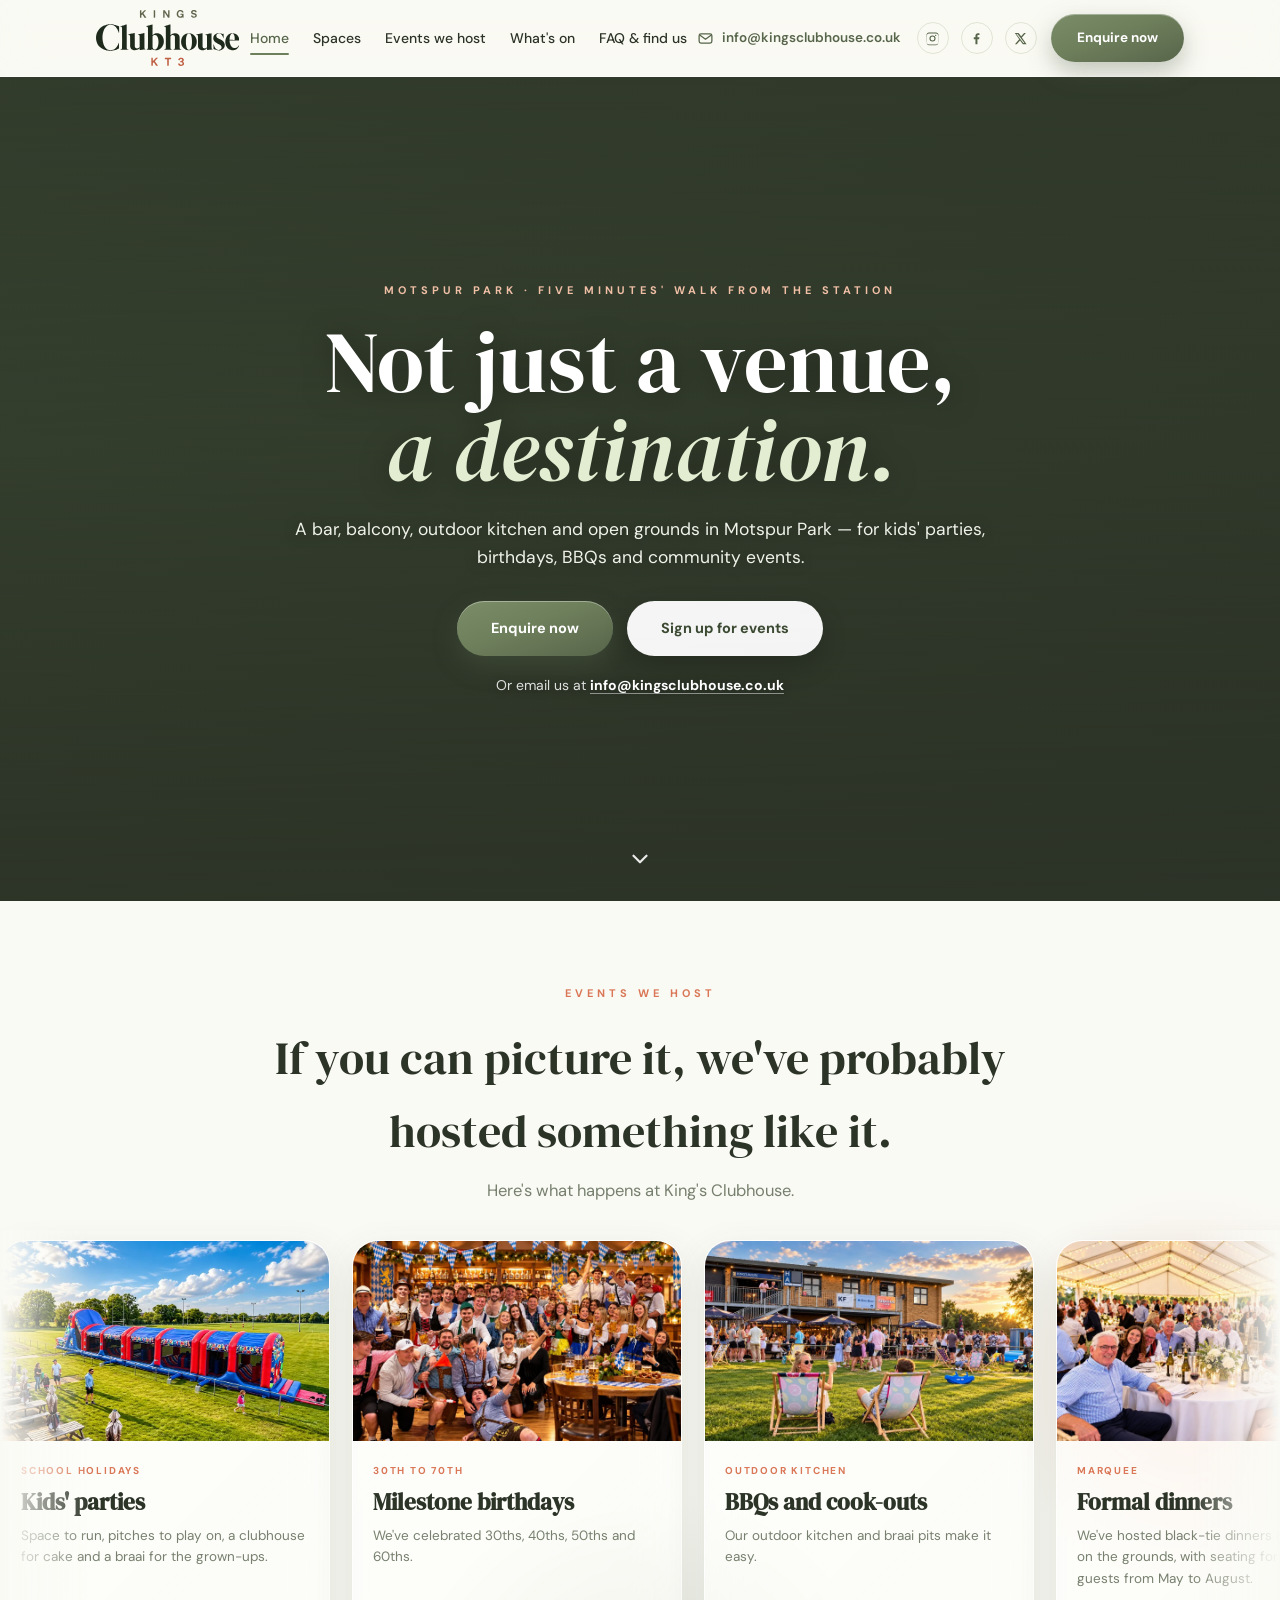
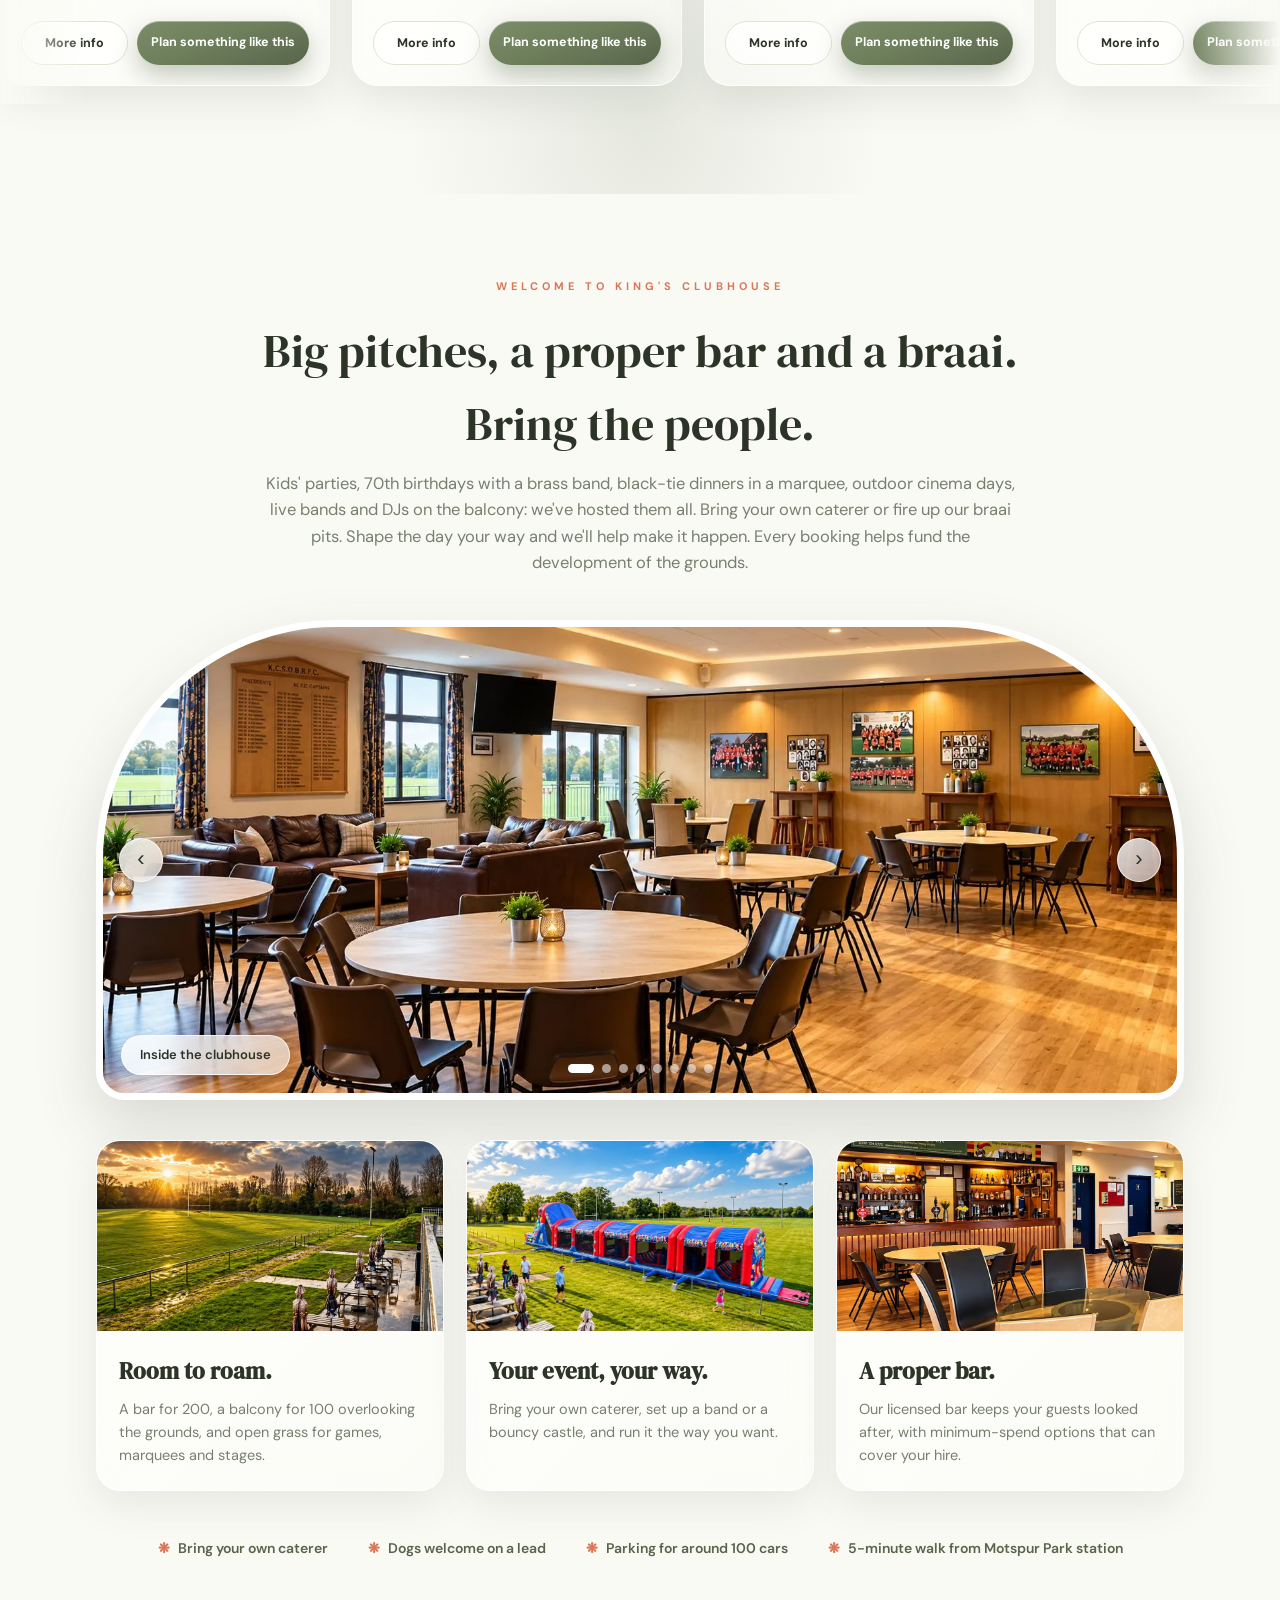
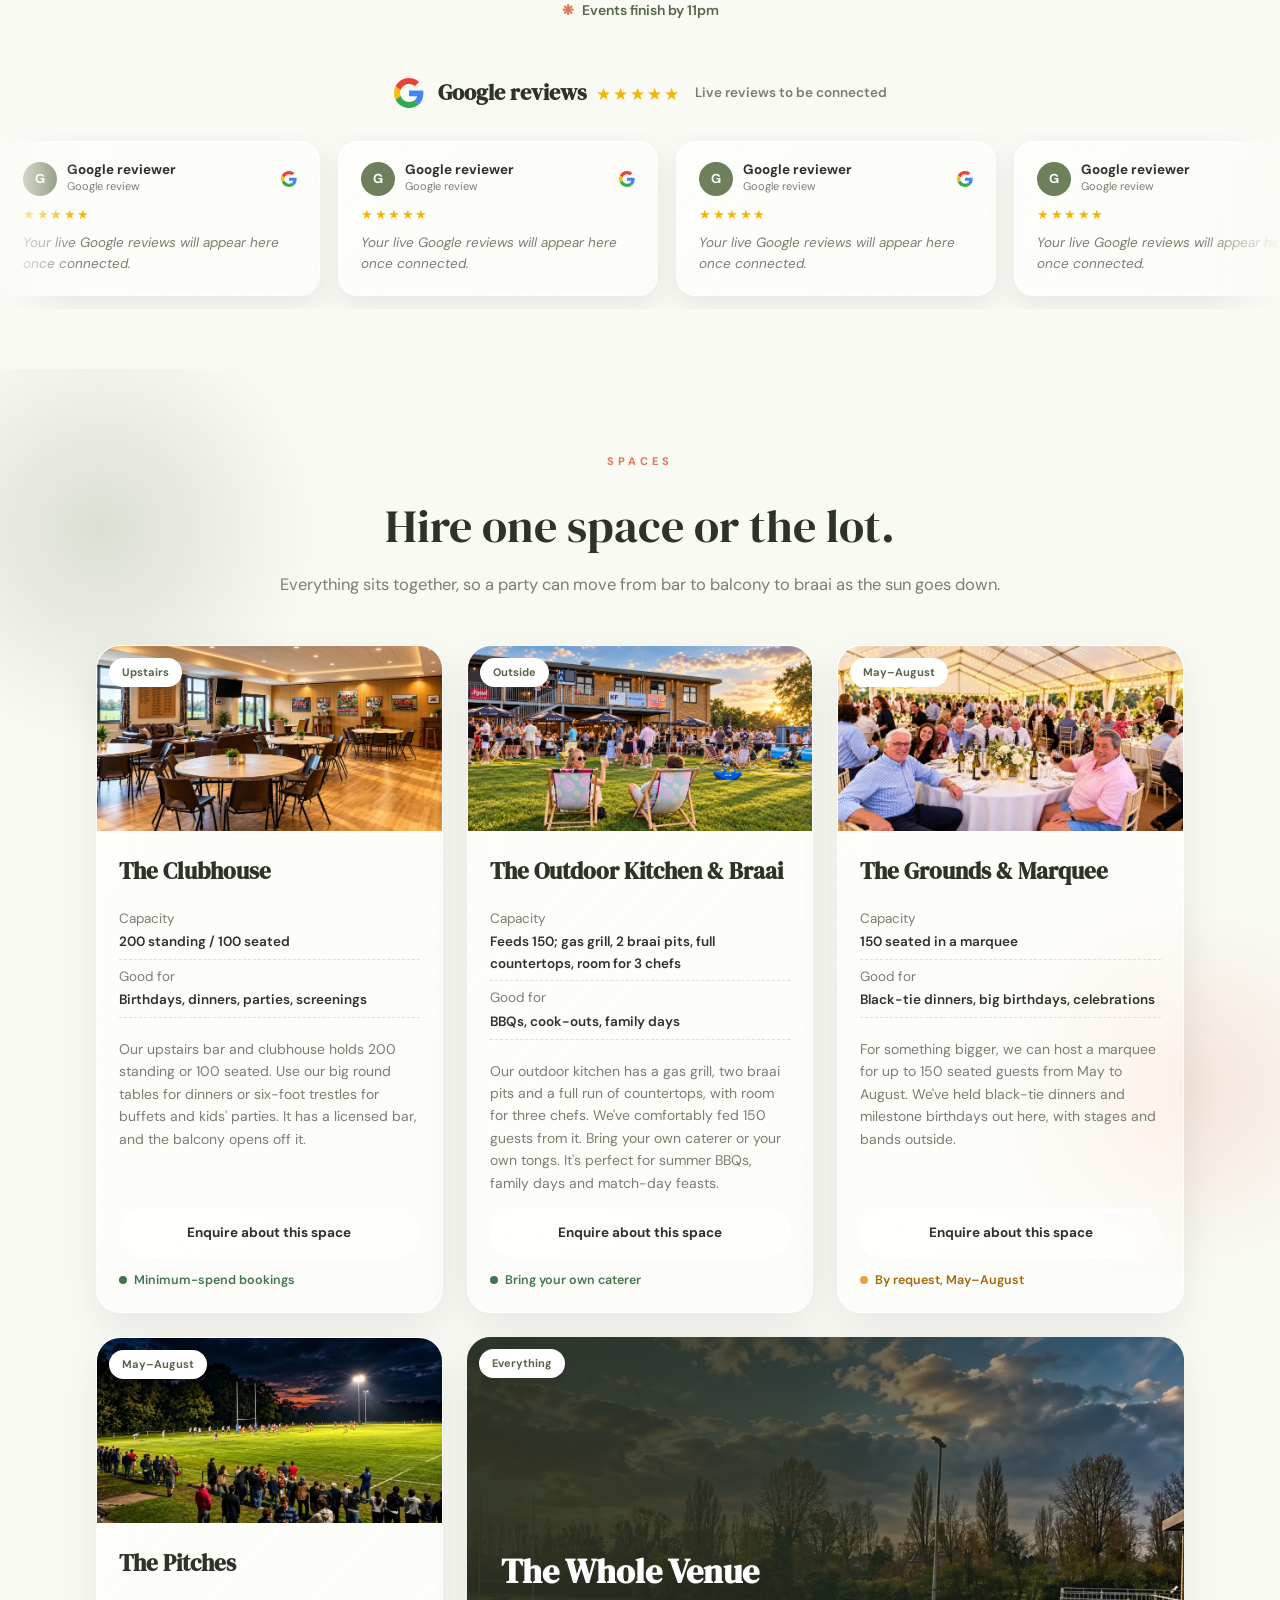
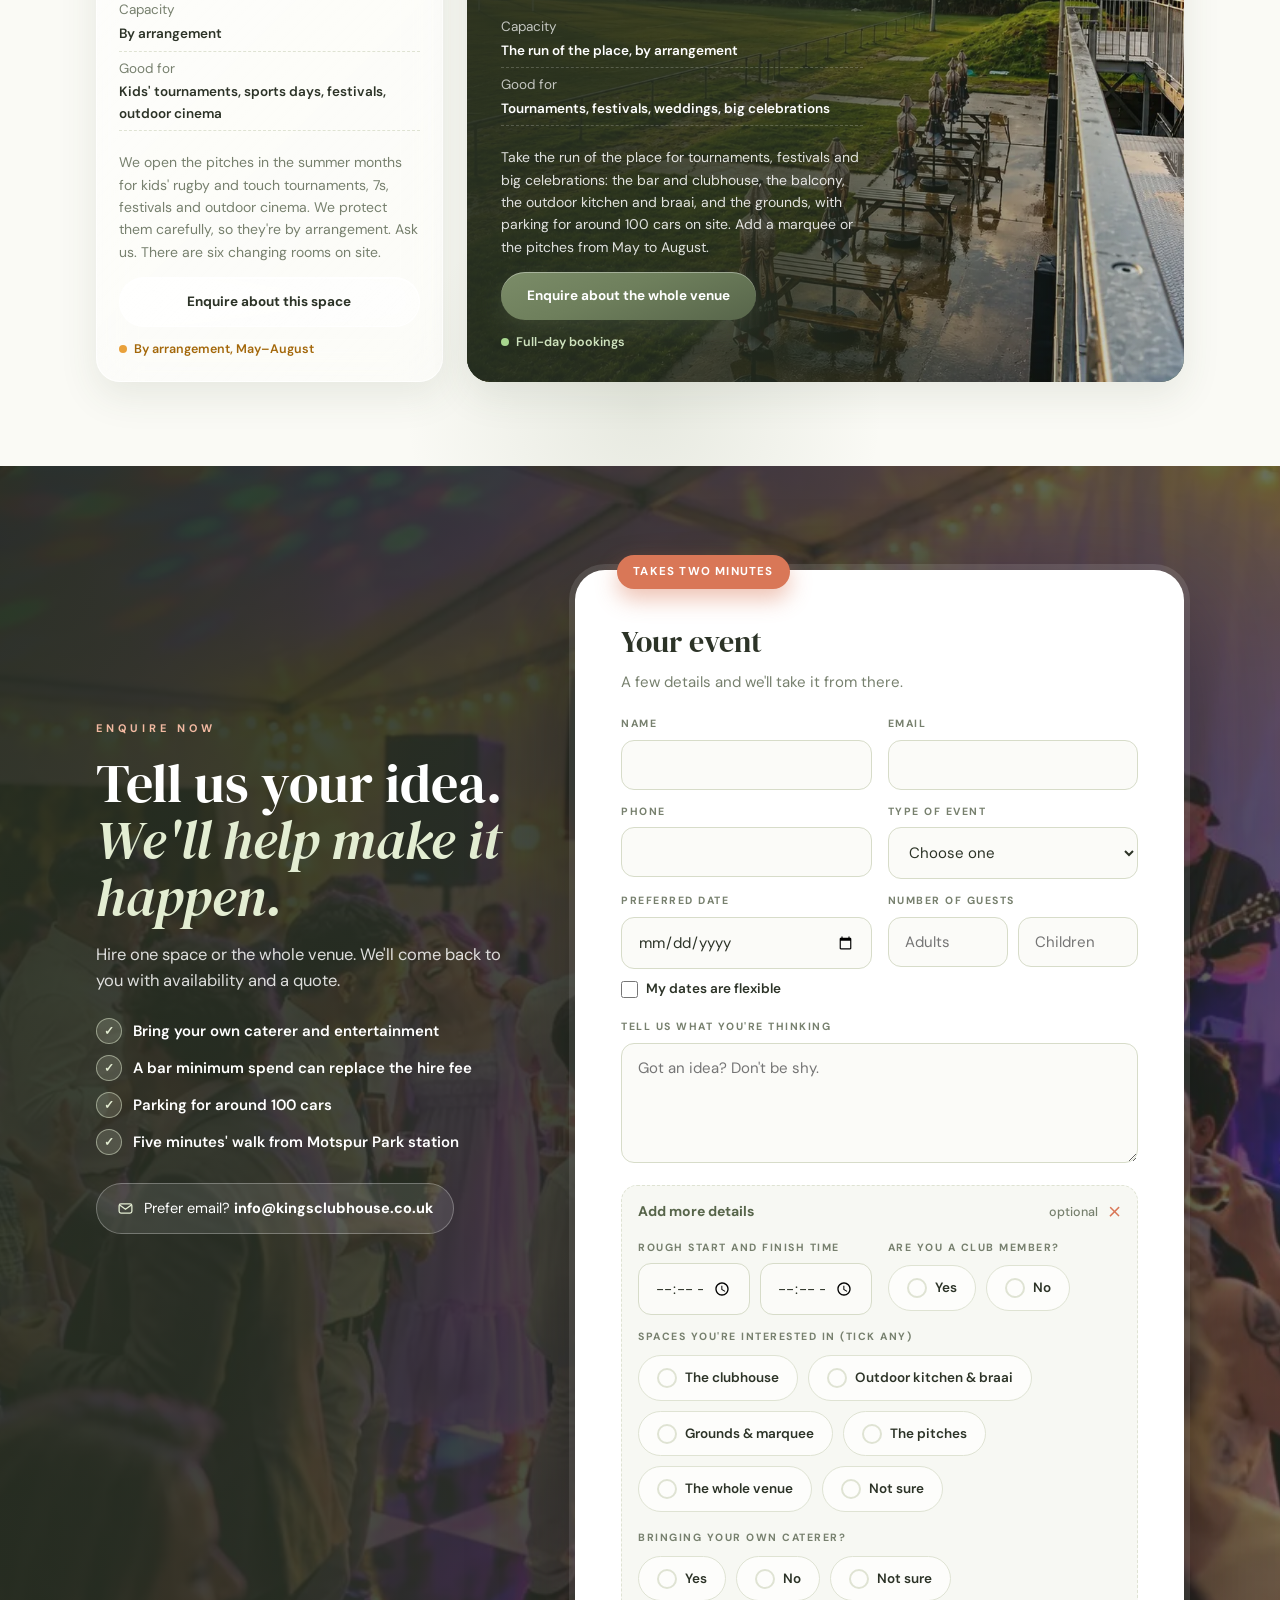
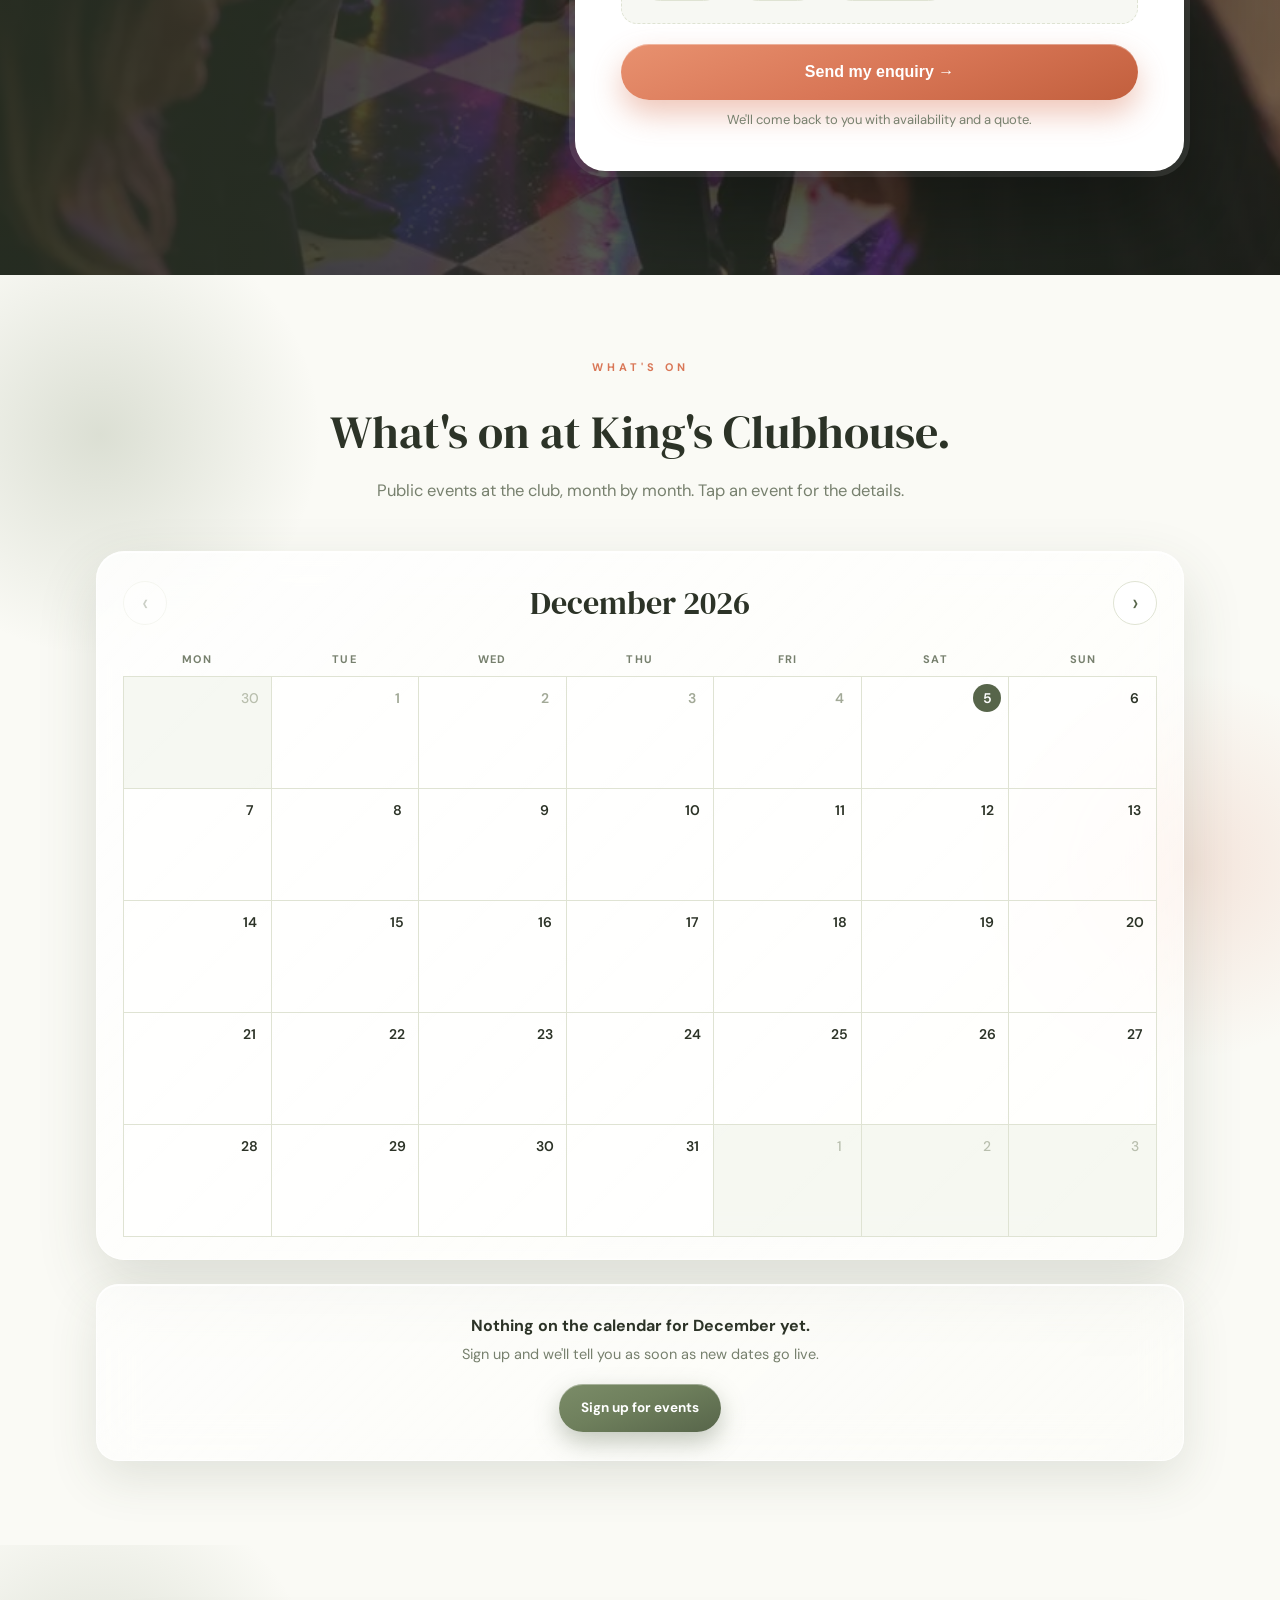
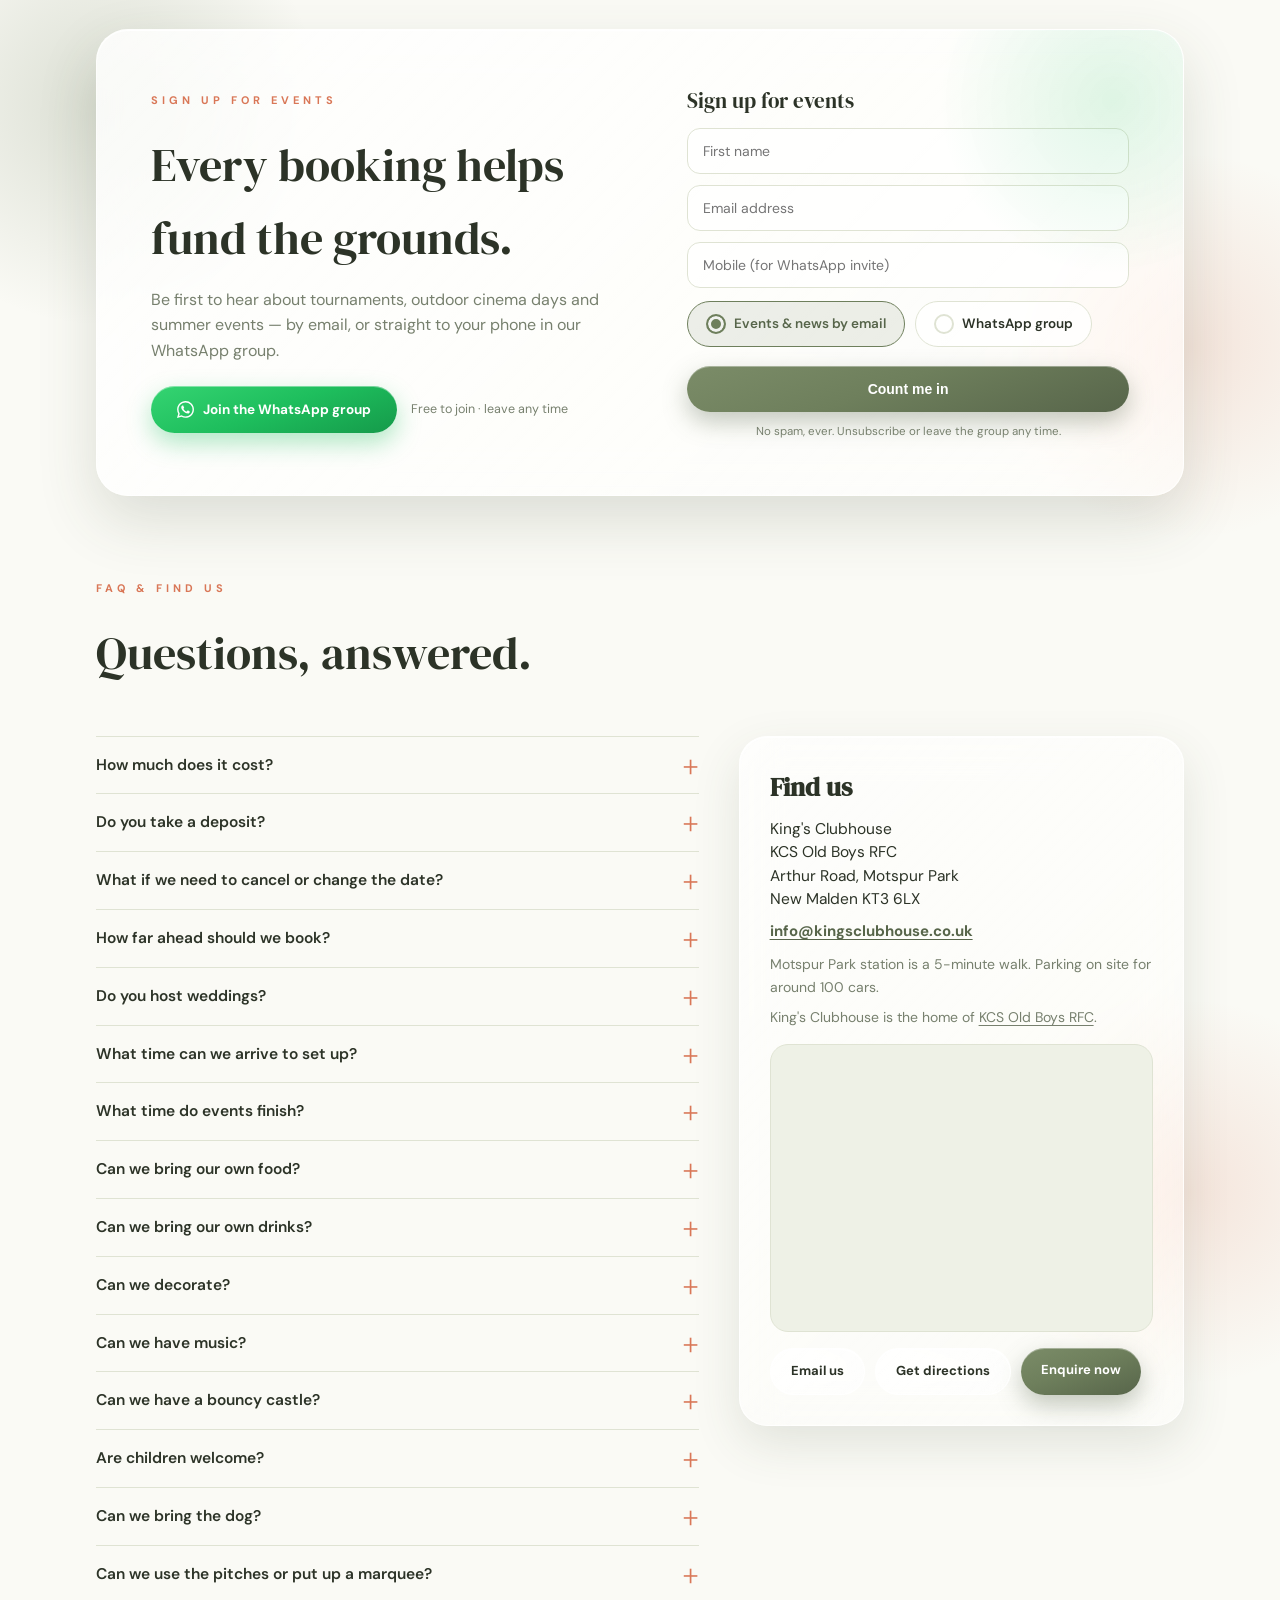
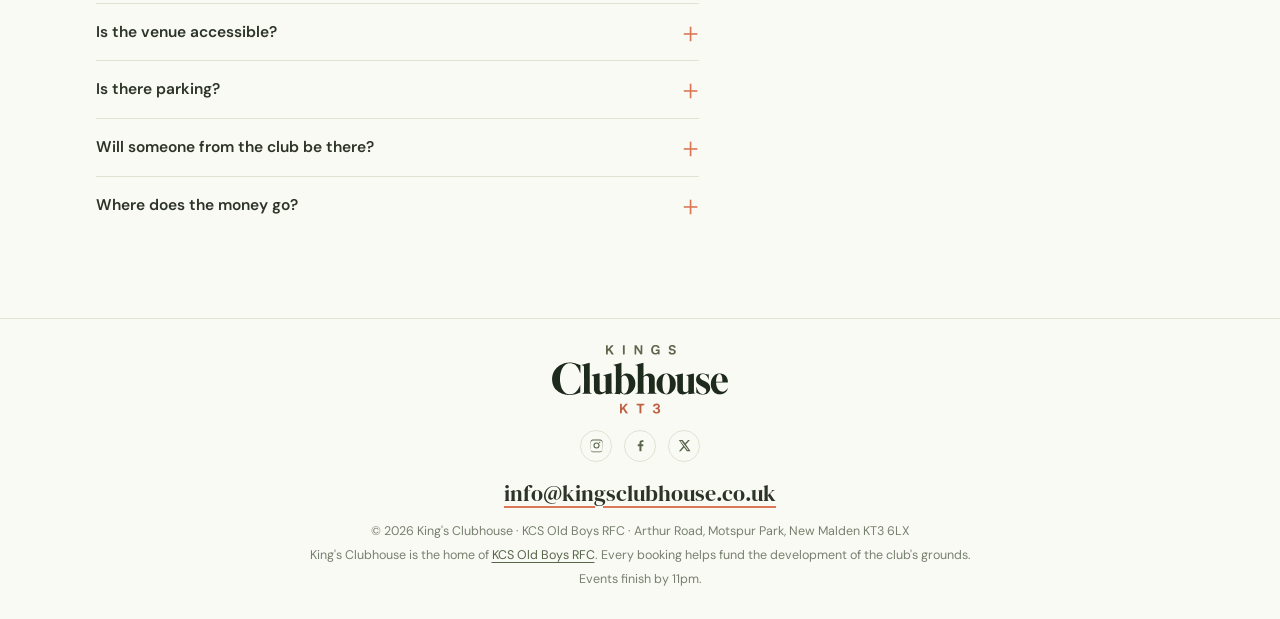
==== commit af2d99ec: "Site changes 26 Oct: new headline, two CTAs, info@ email, 5 spaces, standout enquiry, What's on cale" ====
--- a/index.html
+++ b/index.html
@@ -4,7 +4,7 @@
 <meta charset="UTF-8">
 <meta name="viewport" content="width=device-width, initial-scale=1.0, viewport-fit=cover">
 <meta name="theme-color" content="#FAFAF5">
-<title>King's Clubhouse · Your party. Our clubhouse.</title>
+<title>King's Clubhouse · Not just a venue, a destination</title>
 <meta name="description" content="Hire the clubhouse, bar, balcony, outdoor kitchen and grounds in Motspur Park for kids' parties, birthdays, BBQs and community events. Five minutes' walk from Motspur Park station.">
 <link rel="canonical" href="https://kingsclubhouse.co.uk/">
 <link rel="icon" href="/favicon.svg" type="image/svg+xml">
@@ -12,7 +12,7 @@
 <link rel="apple-touch-icon" href="/apple-touch-icon.png">
 <meta property="og:type" content="website">
 <meta property="og:site_name" content="King's Clubhouse">
-<meta property="og:title" content="King's Clubhouse · Your party. Our clubhouse.">
+<meta property="og:title" content="King's Clubhouse · Not just a venue, a destination">
 <meta property="og:description" content="Hire the clubhouse, bar, balcony, outdoor kitchen and grounds in Motspur Park for kids' parties, birthdays, BBQs and community events. Five minutes' walk from Motspur Park station.">
 <meta property="og:url" content="https://kingsclubhouse.co.uk/">
 <meta property="og:image" content="https://kingsclubhouse.co.uk/photos/og.jpg">
@@ -20,7 +20,7 @@
 <meta property="og:image:height" content="630">
 <meta property="og:locale" content="en_GB">
 <meta name="twitter:card" content="summary_large_image">
-<meta name="twitter:title" content="King's Clubhouse · Your party. Our clubhouse.">
+<meta name="twitter:title" content="King's Clubhouse · Not just a venue, a destination">
 <meta name="twitter:description" content="Hire the clubhouse, bar, balcony, outdoor kitchen and grounds in Motspur Park for kids' parties, birthdays, BBQs and community events. Five minutes' walk from Motspur Park station.">
 <meta name="twitter:image" content="https://kingsclubhouse.co.uk/photos/og.jpg">
 <link rel="preconnect" href="https://fonts.googleapis.com"><link rel="preconnect" href="https://fonts.gstatic.com" crossorigin>
@@ -43,7 +43,7 @@
   .blobs .b2{width:420px;height:420px;right:-120px;top:30%;background:radial-gradient(circle,rgba(217,119,87,.16),transparent 65%);}
   .blobs .b3{width:520px;height:520px;left:30%;bottom:-200px;background:radial-gradient(circle,rgba(110,127,92,.14),transparent 65%);}
   section>.c,div.welcome>.c{position:relative;z-index:1;}
-  #spaces,#events,#pricing,#faq,.community{position:relative;}
+  #spaces,#events,#calendar,#faq,.community{position:relative;}
   .whatson .deck{position:relative;z-index:1;}
   header{background:rgba(250,250,245,.55);backdrop-filter:blur(20px) saturate(1.6);-webkit-backdrop-filter:blur(20px) saturate(1.6);border-bottom:1px solid rgba(255,255,255,.6);box-shadow:0 1px 0 rgba(60,74,51,.06);position:sticky;top:0;z-index:40;}
   nav{display:flex;justify-content:space-between;align-items:center;height:76px;}
@@ -665,6 +665,164 @@
     .cta h2{font-size:28px;}
     footer{font-size:12px;}
   }
+
+  /* ---------- 26 Oct 2026: email, hero CTAs, whole-venue card, enquiry panel, what's on calendar ---------- */
+  /* email in the header / menu / footer */
+  .hmail{display:inline-flex;align-items:center;gap:8px;margin-right:16px;font-weight:600;font-size:13.5px;color:var(--sage2);white-space:nowrap;}
+  .hmail svg,.mmail svg,.enqmail svg{width:17px;height:17px;fill:none;stroke:currentColor;stroke-width:1.8;stroke-linejoin:round;stroke-linecap:round;flex:0 0 auto;}
+  .hmail:hover span{text-decoration:underline;text-underline-offset:3px;}
+  @media(max-width:1239px){.hmail{width:32px;height:32px;justify-content:center;border:1.5px solid var(--line);border-radius:50%;margin-right:12px;}.hmail span{display:none;}.hmail svg{width:15px;height:15px;}}
+  @media(max-width:900px){.hmail{display:none;}}
+  .mmail{display:flex;align-items:center;justify-content:center;gap:10px;margin-top:18px;padding:14px;border-radius:100px;border:1px solid var(--line);background:#fff;font-weight:700;font-size:15px;color:var(--sage2);}
+  footer .femail{margin:0 0 10px;}
+  footer .femail a{font-family:'DM Serif Display',serif;font-size:22px;color:var(--ink);text-decoration:underline;text-decoration-color:var(--blush);text-underline-offset:5px;}
+  .find .fmail{margin:-2px 0 10px;}
+  .find .fmail a{font-weight:700;color:var(--sage2);font-size:15px;}
+  /* hero: two equal calls to action */
+  .btn.vlight{background:rgba(255,255,255,.95);color:var(--deep);box-shadow:0 10px 26px rgba(0,0,0,.18);}
+  .btn.vlight:hover{background:#fff;transform:translateY(-1px);}
+  .vhero .vcta{margin-top:30px;}
+  .vhero .vmail{margin-top:18px;font-size:14px;color:rgba(255,255,255,.85);text-shadow:0 1px 10px rgba(0,0,0,.4);}
+  .vhero .vmail a{color:#fff;font-weight:700;text-decoration:underline;text-decoration-color:rgba(255,255,255,.5);text-underline-offset:3px;}
+  /* spaces: five cards, the whole venue spans two columns */
+  .rooms.sp .room.whole{grid-column:span 2;position:relative;justify-content:flex-end;min-height:440px;border:0;background:var(--deep);}
+  .rooms.sp .room.whole .ph{position:absolute;inset:0;height:auto;}
+  .rooms.sp .room.whole .ph::after{content:"";position:absolute;inset:0;background:linear-gradient(90deg,rgba(38,46,33,.94) 0%,rgba(38,46,33,.8) 46%,rgba(38,46,33,.12) 100%);}
+  .rooms.sp .room.whole .ph small{z-index:1;}
+  .rooms.sp .room.whole .body{position:relative;z-index:1;max-width:60%;padding:64px 34px 30px;flex:1;justify-content:flex-end;color:#fff;}
+  .rooms.sp .room.whole h3{font-size:34px;color:#fff;}
+  .rooms.sp .room.whole li{color:rgba(255,255,255,.72);border-color:rgba(255,255,255,.2);}
+  .rooms.sp .room.whole li b{color:#fff;}
+  .rooms.sp .room.whole p{color:rgba(255,255,255,.86);flex:0 0 auto;}
+  .rooms.sp .room.whole .btn{align-self:flex-start;}
+  .rooms.sp .room.whole .avail{color:#cfe3bf;}
+  .rooms.sp .room.whole .avail::before{background:#a8d68f;}
+  @media(max-width:900px){.rooms.sp .room.whole{grid-column:1/-1;}.rooms.sp .room.whole .body{max-width:75%;}}
+  /* enquiry: full-bleed photo panel with a bright form card */
+  .enqsec{position:relative;overflow:hidden;padding:104px 0;background:var(--deep);color:#fff;}
+  .enqbg{position:absolute;inset:0;z-index:0;}
+  .enqbg img{width:100%;height:100%;object-fit:cover;display:block;}
+  .enqbg::after{content:"";position:absolute;inset:0;background:linear-gradient(105deg,rgba(38,46,33,.95) 0%,rgba(44,51,39,.86) 44%,rgba(44,51,39,.6) 100%);}
+  .enqsec>.c{position:relative;z-index:1;}
+  .enqgrid{display:grid;grid-template-columns:.82fr 1.18fr;gap:56px;align-items:start;}
+  .enqpitch{position:sticky;top:120px;padding-top:30px;}
+  .enq .two>*,.enq input,.enq select{min-width:0;}
+  .enq input[type=time]{padding-left:12px;padding-right:8px;}
+  .enqpitch .eyebrow{color:#F2B9A2;text-align:left;}
+  .enqpitch h2{color:#fff;text-align:left;font-size:clamp(36px,4.3vw,54px);line-height:1.05;margin:12px 0 16px;}
+  .enqpitch h2 em{color:#E3EDD2;font-style:italic;}
+  .enqpitch>p{color:rgba(255,255,255,.84);font-size:16.5px;max-width:40ch;}
+  .enqticks{list-style:none;margin:24px 0 28px;display:grid;gap:11px;}
+  .enqticks li{display:flex;gap:11px;align-items:center;font-weight:600;font-size:15px;color:#fff;}
+  .enqticks li::before{content:"✓";width:24px;height:24px;border-radius:50%;background:rgba(227,237,210,.16);border:1px solid rgba(227,237,210,.5);color:#E3EDD2;display:flex;align-items:center;justify-content:center;font-size:12px;font-weight:700;flex:0 0 auto;}
+  .enqmail{display:inline-flex;align-items:center;gap:10px;padding:13px 20px;border-radius:100px;background:rgba(255,255,255,.1);border:1px solid rgba(255,255,255,.28);font-size:14.5px;color:#fff;transition:.2s;}
+  .enqmail b{font-weight:700;}
+  .enqmail:hover{background:rgba(255,255,255,.18);}
+  .enqmail svg{stroke:#E3EDD2;}
+  .enqsec .enq{background:#fff;backdrop-filter:none;-webkit-backdrop-filter:none;border:0;max-width:none;margin:0;color:var(--ink);padding:48px 46px 40px;border-radius:30px;box-shadow:0 40px 100px rgba(0,0,0,.38),0 0 0 6px rgba(255,255,255,.12);}
+  .enqsec .enq .flag{position:absolute;top:-15px;left:42px;background:var(--blush);color:#fff;font-size:11.5px;font-weight:700;letter-spacing:1.2px;text-transform:uppercase;padding:8px 16px;border-radius:100px;box-shadow:0 10px 22px rgba(217,119,87,.45);}
+  .enqsec .enq.sent .flag{display:none;}
+  .enqsec .enq .fh{font-size:30px;}
+  .enqsec .enq input,.enqsec .enq select,.enqsec .enq textarea{background:#fbfbf8;border-color:#d7dcc9;padding:14px 16px;font-size:15px;}
+  .enqsec .enq input:focus,.enqsec .enq select:focus,.enqsec .enq textarea:focus{background:#fff;border-color:var(--blush);box-shadow:0 0 0 3px rgba(217,119,87,.16);}
+  .enqsec .enq details.more{background:#f7f8f3;}
+  .btn.blush{background:linear-gradient(160deg,#e8916f,var(--blush) 50%,#c25f3d);color:#fff;box-shadow:0 14px 30px rgba(217,119,87,.42),inset 0 1px 0 rgba(255,255,255,.35);}
+  .btn.blush:hover{transform:translateY(-1px);box-shadow:0 18px 36px rgba(217,119,87,.5),inset 0 1px 0 rgba(255,255,255,.35);}
+  .enqsec .enq .ffoot{flex-direction:column;align-items:stretch;gap:10px;}
+  .enqsec .enq .ffoot .btn{width:100%;padding:19px 30px;font-size:16px;}
+  .enqsec .enq .ffoot small{text-align:center;}
+  @media(max-width:900px){.enqgrid{grid-template-columns:1fr;gap:34px;}.enqsec{padding:76px 0;}.enqpitch{position:static;padding-top:0;}}
+  @media(max-width:760px){
+    .enqsec{padding:58px 0 64px;}
+    .enqpitch h2{font-size:clamp(32px,8.6vw,40px);}
+    .enqpitch>p{font-size:15.5px;}
+    .enqticks{grid-template-columns:1fr 1fr;gap:8px;margin:18px 0 20px;}
+    .enqticks li{font-size:12.5px;align-items:flex-start;line-height:1.3;}
+    .enqticks li::before{width:20px;height:20px;font-size:10px;}
+    .enqmail{font-size:13px;padding:11px 16px;}
+    .enqsec .enq{padding:34px 20px 26px;border-radius:24px;}
+    .enqsec .enq .flag{left:20px;}
+    .enqsec .enq .fh{font-size:25px;}
+  }
+  /* what's on calendar */
+  .calsec{position:relative;}
+  .calwrap{border-radius:28px;padding:26px 26px 22px;}
+  .calbar{display:flex;align-items:center;justify-content:space-between;gap:12px;margin-bottom:14px;}
+  .calbar h3{font-family:'DM Serif Display',serif;font-weight:400;font-size:32px;text-align:center;flex:1;}
+  .calnav{width:44px;height:44px;border-radius:50%;border:1px solid var(--line);background:rgba(255,255,255,.85);font-size:24px;line-height:1;color:var(--sage2);cursor:pointer;transition:.2s;font-family:inherit;}
+  .calnav:hover:not(:disabled){background:var(--mint);border-color:var(--sage);}
+  .calnav:disabled{opacity:.3;cursor:default;}
+  .caldow,.calgrid{display:grid;grid-template-columns:repeat(7,minmax(0,1fr));}
+  .caldow span{font-size:11px;font-weight:700;letter-spacing:1.4px;text-transform:uppercase;color:var(--grey);text-align:center;padding:8px 0;}
+  .caldow i{display:none;font-style:normal;}
+  .calgrid{border-top:1px solid var(--line);border-left:1px solid var(--line);background:rgba(255,255,255,.6);}
+  .cd{min-height:112px;border-right:1px solid var(--line);border-bottom:1px solid var(--line);padding:7px 7px 9px;display:flex;flex-direction:column;gap:5px;min-width:0;}
+  .cd .dn{align-self:flex-end;font-size:14px;font-weight:600;color:var(--ink);width:28px;height:28px;display:flex;align-items:center;justify-content:center;border-radius:50%;flex:0 0 auto;}
+  .cd.out{background:rgba(238,241,230,.5);}
+  .cd.out .dn{color:#b9bfae;font-weight:500;}
+  .cd.past:not(.out) .dn{color:#a2a997;}
+  .cd.has .dn{border:1.5px solid var(--sage);color:var(--sage2);font-weight:700;}
+  .cd.today .dn{background:var(--sage2);color:#fff;border-color:var(--sage2);}
+  .cd.sel{box-shadow:inset 0 0 0 2px var(--blush);}
+  .cchip{display:-webkit-box;-webkit-line-clamp:3;-webkit-box-orient:vertical;overflow:hidden;text-align:left;font:inherit;font-size:11.5px;line-height:1.3;font-weight:600;color:var(--ink);background:var(--mint);border:0;border-left:3px solid var(--blush);border-radius:6px;padding:5px 7px;cursor:pointer;transition:.15s;}
+  .cchip:hover{background:#e2e9d3;}
+  .cd.past .cchip{opacity:.55;}
+  .cmore{font-size:11px;color:var(--grey);font-weight:700;padding-left:2px;}
+  .cdots{display:none;}
+  .callist{display:grid;gap:14px;margin-top:24px;}
+  .callist .calhd{font-size:11px;font-weight:700;letter-spacing:2px;text-transform:uppercase;color:var(--blush);display:flex;align-items:center;gap:12px;flex-wrap:wrap;}
+  .callist .calhd button{font:inherit;font-size:12.5px;letter-spacing:0;text-transform:none;font-weight:700;color:var(--sage2);background:none;border:0;text-decoration:underline;text-underline-offset:3px;cursor:pointer;padding:0;}
+  .cev{display:grid;grid-template-columns:210px 1fr;min-height:110px;position:relative;text-align:left;font:inherit;color:inherit;border:1px solid var(--line);background:#fff;border-radius:18px;overflow:hidden;cursor:pointer;box-shadow:0 10px 26px rgba(60,74,51,.09);padding:0;transition:.2s;width:100%;}
+  .cev:hover{transform:translateY(-2px);box-shadow:0 18px 38px rgba(60,74,51,.14);}
+  .cev.past{opacity:.6;}
+  .cph{display:block;background:var(--mint);min-height:100%;}
+  .cph img{width:100%;height:100%;object-fit:cover;display:block;}
+  .cbd{display:flex;align-items:flex-start;gap:18px;padding:20px 24px 30px;}
+  .cdate{flex:0 0 52px;border-radius:9px;overflow:hidden;border:1px solid var(--line);text-align:center;box-shadow:0 3px 8px rgba(60,74,51,.08);background:#fff;}
+  .cdate b{display:block;background:var(--sage2);color:#fff;font-size:11px;font-weight:700;letter-spacing:1.2px;text-transform:uppercase;padding:3px 0;}
+  .cdate i{display:block;font-style:normal;font-size:21px;font-weight:600;color:var(--ink);padding:2px 0 4px;}
+  .ctx{min-width:0;}
+  .ct{display:block;font-family:'DM Serif Display',serif;font-size:22px;line-height:1.2;color:var(--ink);}
+  .cm{display:block;font-size:13.5px;color:var(--grey);margin-top:5px;}
+  .cprice{position:absolute;right:0;bottom:0;background:var(--grey);color:#fff;font-size:12px;font-weight:700;padding:5px 13px;border-radius:12px 0 0 0;}
+  .calempty{border-radius:22px;padding:28px 24px;text-align:center;font-weight:700;font-size:16px;color:var(--ink);}
+  .calempty span{display:block;font-weight:400;font-size:14.5px;color:var(--grey);margin-top:4px;}
+  .calempty .ce-btns{display:flex;gap:10px;justify-content:center;flex-wrap:wrap;margin-top:18px;}
+  .calempty .btn{padding:13px 22px;}
+  @media(max-width:760px){
+    .calwrap{padding:14px 10px 12px;border-radius:22px;margin:0 -8px;}
+    .calbar{margin-bottom:8px;}
+    .calbar h3{font-size:23px;}
+    .calnav{width:40px;height:40px;font-size:22px;}
+    .caldow span{letter-spacing:0;font-size:11px;}
+    .caldow b{display:none;}.caldow i{display:inline;}
+    .cd{min-height:52px;padding:5px 1px 4px;align-items:center;gap:3px;}
+    .cd .dn{align-self:center;width:32px;height:32px;font-size:13.5px;}
+    .cchip,.cmore{display:none;}
+    .cdots{display:flex;gap:3px;justify-content:center;height:5px;}
+    .cdots i{width:5px;height:5px;border-radius:50%;background:var(--blush);}
+    .cd.out .cdots{display:none;}
+    .cd.has:not(.out){cursor:pointer;}
+    .callist{gap:10px;margin-top:18px;}
+    .cev{grid-template-columns:96px 1fr;min-height:100px;border-radius:16px;}
+    .cbd{padding:13px 14px 30px;gap:12px;}
+    .cdate{flex-basis:44px;}
+    .cdate i{font-size:18px;}
+    .ct{font-size:17.5px;}
+    .cm{font-size:12.5px;}
+    .cprice{font-size:11px;padding:4px 11px;}
+    .calempty{padding:22px 18px;}
+    .calempty .btn{width:100%;}
+  }
+  @media(max-width:760px){
+    .rooms.sp .room.whole{min-height:0;justify-content:flex-start;background:rgba(255,255,255,.9);}
+    .rooms.sp .room.whole .ph{position:relative;inset:auto;height:150px;}
+    .rooms.sp .room.whole .ph::after{display:none;}
+    .rooms.sp .room.whole .body{max-width:none;padding:11px 12px 12px;color:var(--ink);justify-content:flex-start;}
+    .rooms.sp .room.whole h3{font-size:16.5px;color:var(--ink);}
+    .rooms.sp .room.whole li{color:var(--grey);}
+    .rooms.sp .room.whole li b{color:var(--ink);}
+  }
 </style>
 </head>
 <body>
@@ -674,8 +832,9 @@
 <svg width="0" height="0" style="position:absolute" aria-hidden="true" focusable="false"><symbol id="kings-logo" viewBox="0 0 1338 523"><path style="fill:var(--logo-kings,#60654c)" fill-rule="evenodd" d="M782.6,72.8C771.4,71.2 765.0,67.3 759.5,59.1C757.5,56.2 757.0,55.2 755.8,51.6C753.0,43.3 752.7,33.9 755.0,24.8C755.7,21.7 758.4,15.9 760.4,13.2C765.2,6.7 771.3,2.8 780.5,0.6C783.2,-0.1 791.8,-0.1 794.6,0.6C803.5,2.7 808.2,5.2 812.1,9.9C815.0,13.4 818.3,21.8 817.3,22.8C816.9,23.2 805.2,23.4 804.3,23.0C803.8,22.8 803.3,22.1 802.6,20.5C799.9,14.8 795.3,12.2 787.9,12.2C783.4,12.1 782.0,12.4 778.6,14.2C770.9,18.0 766.5,28.6 767.7,40.2C768.9,51.0 773.4,57.7 781.5,60.3C784.0,61.1 790.7,61.1 793.6,60.3C799.2,58.6 803.8,53.5 804.8,47.8C805.3,45.1 805.7,45.2 796.8,45.2C789.6,45.2 789.5,45.2 789.1,44.7C788.5,43.8 788.6,35.0 789.2,34.4C789.7,34.0 790.6,34.0 803.5,34.1C813.2,34.2 817.4,34.3 817.7,34.5C818.2,35.0 818.2,70.8 817.6,71.3C817.1,71.6 810.1,71.9 808.9,71.6C808.1,71.5 807.7,70.6 807.1,68.1C806.5,65.4 806.6,65.5 806.2,65.5C806.0,65.5 805.2,66.0 804.5,66.6C800.9,69.6 797.8,71.2 792.6,72.4C790.9,72.8 784.3,73.1 782.6,72.8ZM909.4,72.9C895.9,70.9 888.9,65.2 886.6,54.4C885.8,50.3 885.2,50.6 893.3,50.6L899.9,50.6L900.5,52.5C901.3,55.1 901.5,55.7 902.8,57.3C906.5,61.8 916.1,63.0 922.7,59.7C929.2,56.5 929.6,48.8 923.4,45.5C922.1,44.8 919.6,44.1 911.2,42.1C901.0,39.7 897.3,38.3 894.1,35.4C891.0,32.7 889.7,30.5 888.5,26.3C887.8,24.0 887.9,17.9 888.6,15.4C889.5,12.3 891.7,8.8 894.0,6.7C895.5,5.5 899.4,3.0 899.9,3.0C900.0,3.0 900.4,2.9 900.8,2.7C905.3,0.3 914.9,-0.6 921.1,0.7C931.6,3.0 937.4,8.1 939.5,17.0C940.1,19.7 940.1,20.8 939.3,21.1C938.9,21.3 936.8,21.4 932.9,21.4L927.1,21.4L926.5,19.5C924.6,13.8 920.4,11.4 912.7,11.8C906.8,12.1 902.4,15.0 901.9,18.9C901.2,24.2 903.6,26.6 911.4,28.4C932.0,33.1 937.3,36.1 940.6,45.0C941.4,47.2 941.5,53.9 940.8,56.8C938.2,66.7 928.7,72.6 914.8,72.9C912.2,72.9 909.8,72.9 909.4,72.9ZM411.5,71.5C410.5,71.1 410.5,71.4 410.6,36.2C410.6,2.9 410.6,2.2 411.1,1.9C411.7,1.4 422.9,1.3 423.5,1.7C423.8,1.9 423.9,4.0 424.0,16.4C424.1,29.0 424.2,30.9 424.5,30.9C424.7,30.9 426.4,29.2 428.3,27.2C433.4,21.7 439.0,15.6 440.2,14.3C443.9,9.8 451.8,1.8 452.6,1.6C453.0,1.5 456.9,1.5 461.2,1.6C469.0,1.6 469.1,1.6 469.2,2.1C469.3,2.5 466.9,5.1 459.7,12.5C443.0,29.8 442.5,30.3 442.5,30.8C442.5,31.2 445.4,35.6 448.9,40.6C449.9,42.0 451.5,44.4 452.6,46.0C453.7,47.6 455.6,50.3 456.9,52.1C458.1,53.9 459.7,56.2 460.3,57.1C461.0,58.1 462.2,59.8 463.0,60.9C470.0,70.9 470.1,71.0 469.5,71.4C469.1,71.6 454.0,71.5 453.5,71.3C453.0,71.0 450.4,67.3 446.9,62.0C445.9,60.6 444.1,57.8 442.8,55.9C437.8,48.5 436.8,47.0 435.2,44.5C433.2,41.4 432.6,40.7 432.2,40.9C432.0,41.0 430.1,43.0 427.9,45.2L424.0,49.2L424.0,60.1C424.0,69.8 424.0,71.0 423.6,71.4C423.2,71.7 422.5,71.8 417.6,71.7C414.5,71.7 411.8,71.5 411.5,71.5ZM539.8,71.4L539.2,71.0L539.2,36.6C539.2,5.7 539.3,2.2 539.6,1.9C540.0,1.6 540.9,1.5 546.0,1.5C551.7,1.5 551.9,1.5 552.4,2.0C552.9,2.5 552.9,3.5 552.9,36.3C553.0,54.9 552.9,70.4 552.9,70.7C552.7,71.6 551.5,71.8 545.8,71.8C541.3,71.8 540.3,71.7 539.8,71.4ZM628.2,71.3C627.5,70.6 627.4,2.4 628.1,1.8C628.7,1.4 641.1,1.3 642.1,1.8C642.4,1.9 643.1,2.8 643.8,3.8C644.4,4.8 647.1,9.0 649.7,13.1C652.3,17.2 655.3,22.0 656.4,23.7C657.5,25.4 659.6,28.8 661.1,31.0C662.6,33.3 664.4,36.1 665.1,37.2C665.8,38.2 666.7,39.7 667.1,40.4C672.3,48.3 673.3,49.8 673.5,49.6C673.7,49.4 673.8,40.3 673.8,25.9C673.7,9.9 673.8,2.3 674.0,2.0C674.4,1.3 685.2,1.2 686.2,1.9L686.8,2.3L686.7,36.5C686.7,55.2 686.7,70.8 686.5,70.9C686.2,71.5 684.9,71.7 678.8,71.7L672.7,71.8L671.8,70.8C671.3,70.3 670.1,68.6 669.2,67.0C668.2,65.4 666.8,63.0 665.9,61.7C661.9,55.5 661.0,54.0 659.5,51.8C658.7,50.5 657.1,48.0 656.1,46.4C655.1,44.7 653.2,41.7 651.9,39.6C645.9,30.4 644.3,28.0 643.0,26.0C641.7,23.9 641.1,23.3 640.8,23.6C640.7,23.7 640.6,34.4 640.5,47.3C640.5,70.3 640.4,70.8 640.0,71.3C639.3,72.0 629.0,71.9 628.2,71.3Z"/><path style="fill:var(--logo-clubhouse,#1e2a1c)" fill-rule="evenodd" d="M123.2,380.1C122.5,380.0 120.2,379.8 118.2,379.6C116.3,379.4 113.4,379.1 111.9,379.0C110.5,378.8 109.1,378.7 108.9,378.6C108.8,378.6 107.5,378.3 106.1,378.1C102.9,377.7 96.8,376.3 92.7,375.3C91.6,375.0 89.9,374.5 88.8,374.2C87.7,374.0 86.4,373.6 85.9,373.4C85.3,373.2 83.9,372.7 82.6,372.3C80.6,371.7 78.5,370.9 73.5,368.9C58.5,362.8 44.0,353.4 33.5,343.0C23.4,333.0 14.3,319.3 9.5,307.1C7.5,302.1 6.7,300.0 6.7,299.8C6.7,299.6 6.6,299.1 6.4,298.7C5.6,296.8 3.8,290.3 2.7,285.3C0.1,272.6 -0.5,254.4 1.4,242.8C1.6,241.6 1.8,240.0 1.9,239.2C2.1,236.9 3.4,231.1 4.5,226.9C6.0,221.4 8.3,215.0 11.0,208.9C13.7,202.6 19.9,192.2 24.0,186.8C24.4,186.3 25.3,185.0 26.1,183.9C32.0,176.0 43.2,165.4 51.9,159.4C60.1,153.6 65.6,150.6 76.2,145.8C79.6,144.4 80.7,143.9 84.4,142.5C85.7,142.0 90.4,140.5 94.4,139.4C98.8,138.2 107.6,136.1 109.9,135.9C110.6,135.8 111.6,135.6 112.2,135.5C113.3,135.3 116.2,134.9 123.0,134.2C130.8,133.4 149.9,134.1 157.4,135.5C158.8,135.8 160.3,136.0 160.6,136.0C161.0,136.0 162.3,136.2 163.5,136.5C164.6,136.8 166.5,137.2 167.6,137.4C172.2,138.3 177.1,139.6 181.4,140.8C182.8,141.2 184.4,141.7 185.1,141.9C186.6,142.3 191.7,144.0 194.1,144.9C195.1,145.2 196.4,145.7 197.1,146.0C197.8,146.2 199.7,146.9 201.2,147.5C205.5,149.0 211.1,150.9 213.4,151.5C214.5,151.8 215.5,152.2 215.8,152.4C216.2,152.9 216.2,212.3 215.7,212.9C215.6,213.1 215.0,213.2 214.4,213.2C213.0,213.2 212.8,213.0 211.6,209.1C210.3,204.6 208.5,199.5 206.9,195.8C206.1,193.9 205.3,192.0 205.1,191.5C204.5,189.8 200.9,182.6 198.8,178.8C191.5,165.6 182.3,154.6 173.5,148.6C167.4,144.5 159.0,141.2 151.2,139.9C150.1,139.7 148.5,139.4 147.8,139.3C143.4,138.5 137.1,138.2 132.6,138.6C128.4,139.0 122.8,139.9 120.7,140.5C120.3,140.7 119.4,140.9 118.8,141.1C111.5,143.3 105.2,146.5 99.2,151.3C87.1,160.8 76.8,176.9 70.7,195.8C70.3,197.1 69.8,198.5 69.6,199.0C69.4,199.5 68.9,201.2 68.4,202.9C67.2,206.6 66.6,208.9 65.4,214.1C65.2,215.1 64.8,216.6 64.6,217.4C63.3,222.7 61.5,236.6 61.0,244.6C60.3,256.3 60.5,267.0 61.4,276.4C62.3,285.1 62.7,288.1 64.0,295.2C65.6,304.0 68.9,315.9 72.0,323.8C72.3,324.5 72.7,325.6 72.9,326.2C73.2,326.8 73.5,327.6 73.7,328.0C73.8,328.3 74.0,328.7 74.0,328.8C74.0,329.1 76.7,334.6 79.0,338.9C84.7,349.7 90.9,357.2 99.2,363.4C106.5,368.8 115.4,372.5 125.9,374.5C130.3,375.4 141.6,375.4 147.1,374.5C165.7,371.7 179.3,362.9 192.8,344.9C198.7,336.9 207.2,321.3 211.5,310.4C213.1,306.3 213.7,305.7 214.6,306.7C215.0,307.2 215.0,308.7 215.0,333.8C214.9,352.7 214.8,360.6 214.6,360.7C214.3,361.0 211.3,362.3 209.6,362.9C208.7,363.2 207.5,363.6 203.9,365.0C200.5,366.3 199.0,366.8 198.1,367.1C197.6,367.3 196.3,367.8 195.4,368.1C190.2,370.1 179.1,373.5 173.9,374.9C173.1,375.1 171.8,375.4 171.0,375.6C170.2,375.8 168.4,376.2 167.0,376.5C165.6,376.8 163.5,377.3 162.4,377.5C161.3,377.8 159.8,378.0 159.1,378.1C158.4,378.2 157.5,378.4 157.0,378.5C152.8,379.6 146.4,380.1 135.5,380.1C129.5,380.2 124.0,380.1 123.2,380.1ZM1141.8,377.0C1138.7,376.8 1134.7,376.2 1132.0,375.6C1125.2,374.1 1124.4,373.9 1118.6,371.9C1113.9,370.3 1112.4,369.8 1111.9,369.5C1111.6,369.4 1111.0,369.1 1110.6,369.0C1110.2,368.9 1109.0,368.4 1107.9,368.0C1106.8,367.6 1105.5,367.1 1105.0,367.0C1104.5,366.8 1104.0,366.6 1103.9,366.5C1103.7,366.4 1102.3,365.9 1100.7,365.4C1098.7,364.8 1097.7,364.3 1097.5,364.0C1097.2,363.4 1097.2,321.7 1097.5,320.9C1098.0,319.5 1099.5,320.3 1100.0,322.1C1100.8,325.9 1103.6,334.1 1105.2,337.6C1110.4,349.3 1117.7,359.6 1124.5,365.0C1127.1,367.1 1131.6,369.8 1133.4,370.3C1133.7,370.4 1134.5,370.7 1135.3,371.1C1140.4,373.2 1149.0,373.8 1154.1,372.4C1164.2,369.6 1170.9,362.4 1172.6,352.5C1173.8,346.0 1171.8,338.6 1167.6,333.4C1162.8,327.5 1158.6,324.7 1142.9,316.8C1126.9,308.6 1126.0,308.2 1118.3,303.2C1110.0,298.0 1104.0,291.3 1099.9,283.1C1097.4,278.1 1096.5,274.9 1095.7,267.7L1095.2,262.9L1095.7,257.9C1096.6,250.2 1098.1,245.1 1101.1,239.8C1101.6,238.9 1102.0,238.2 1102.0,238.1C1102.0,238.0 1102.6,237.2 1103.2,236.2C1107.7,229.6 1114.7,223.9 1122.0,220.8C1131.3,216.9 1137.0,215.9 1148.2,216.1C1157.6,216.3 1162.0,217.2 1177.5,222.0C1186.0,224.6 1187.1,224.7 1189.2,222.8C1190.6,221.7 1191.3,221.5 1191.8,222.3C1192.0,222.8 1192.1,262.1 1191.8,263.2C1191.6,263.7 1191.4,263.9 1190.8,264.0C1189.8,264.0 1189.9,264.2 1188.4,259.1C1186.6,253.3 1182.0,243.8 1178.3,238.5C1169.7,225.9 1159.8,219.8 1148.0,219.8C1134.7,219.7 1125.3,227.1 1124.0,238.4C1122.7,249.4 1127.4,256.8 1140.2,264.4C1144.2,266.8 1147.3,268.4 1159.2,274.2C1163.6,276.4 1171.5,280.4 1173.0,281.3C1181.8,286.5 1189.3,292.8 1193.5,298.5C1197.1,303.3 1200.4,310.7 1201.5,316.4C1201.7,317.2 1201.9,318.3 1202.0,318.8C1202.9,322.4 1202.8,332.4 1201.9,337.5C1201.0,342.0 1198.5,349.0 1196.4,352.6C1194.2,356.5 1189.4,362.1 1185.8,365.1C1182.8,367.5 1173.4,373.0 1172.3,373.0C1172.1,373.0 1171.6,373.2 1171.3,373.4C1170.5,373.8 1169.6,374.0 1165.2,375.1C1159.4,376.7 1148.7,377.5 1141.8,377.0ZM553.0,376.0C547.7,375.6 540.9,373.9 536.1,371.9C532.4,370.2 529.4,368.6 524.5,365.4C523.3,364.6 522.1,364.0 521.9,364.0C521.7,364.0 521.2,364.8 520.6,365.9C519.0,369.3 516.1,374.3 515.6,374.7C515.1,375.0 511.2,374.6 506.0,373.7C505.1,373.6 503.2,373.3 501.8,373.1C500.3,372.9 497.8,372.6 496.2,372.4C491.4,371.8 480.5,370.7 475.5,370.3C474.0,370.2 473.7,370.1 473.4,369.6C472.6,368.5 473.8,367.3 475.8,367.3C476.4,367.2 479.6,365.6 480.3,364.9C483.3,362.0 484.7,358.8 485.4,352.5C485.9,348.0 485.8,169.7 485.3,167.1C483.6,158.6 479.0,154.6 470.3,154.0C468.2,153.9 467.6,153.7 467.3,153.4C466.5,152.2 467.1,151.4 469.1,151.0C471.6,150.5 481.7,148.0 484.9,147.1C486.5,146.6 488.4,146.0 489.1,145.9C489.8,145.7 491.2,145.3 492.1,145.1C493.1,144.8 494.6,144.4 495.5,144.1C496.4,143.9 498.1,143.4 499.2,143.1C500.4,142.7 502.0,142.3 502.8,142.1C504.8,141.6 508.7,140.6 509.0,140.4C509.1,140.3 509.7,140.1 510.3,140.0C510.9,139.9 512.8,139.4 514.5,138.9C527.4,135.2 527.6,135.2 528.0,136.1C528.1,136.4 528.1,158.8 528.1,185.9C528.1,213.0 528.1,235.3 528.2,235.4C528.4,236.1 529.3,235.7 530.5,234.2C535.2,228.2 544.5,222.1 552.5,219.6C556.5,218.4 557.2,218.2 560.4,217.6C578.4,214.2 598.5,220.6 611.1,233.8C619.7,242.7 625.8,253.1 629.7,265.4C630.6,268.0 630.7,268.6 632.0,274.7C634.6,287.6 633.9,305.4 630.4,316.8C630.2,317.4 629.7,318.8 629.4,320.0C623.2,340.7 608.1,359.4 590.1,368.6C588.2,369.6 586.0,370.7 585.1,371.0C577.9,373.7 574.9,374.6 570.0,375.4C564.2,376.2 558.8,376.4 553.0,376.0ZM353.5,375.4C335.0,372.4 323.9,362.5 320.0,345.4C318.8,340.1 318.8,339.5 318.8,292.3C318.8,263.0 318.7,247.1 318.5,245.4C317.6,236.4 312.9,231.6 304.5,231.0C302.9,230.9 301.5,230.8 301.3,230.7C300.9,230.4 300.9,228.6 301.3,228.3C301.6,228.1 303.9,227.5 306.0,227.1C306.5,227.0 307.8,226.7 309.0,226.5C310.2,226.2 311.6,225.9 312.2,225.8C312.9,225.6 314.8,225.2 316.6,224.8C322.6,223.4 324.1,223.0 326.6,222.5C329.2,221.9 332.5,221.2 335.1,220.6C337.8,220.0 342.3,219.0 343.9,218.6C344.7,218.4 346.7,218.0 348.2,217.6C349.8,217.3 352.1,216.8 353.2,216.5C361.4,214.6 361.5,214.6 361.9,215.1C362.2,215.3 362.3,230.7 362.3,277.1C362.5,342.3 362.4,339.6 363.5,344.3C365.5,353.3 373.1,358.9 383.2,358.9C393.0,358.9 401.7,355.1 406.7,348.8L407.8,347.5L407.7,296.4C407.7,246.9 407.7,245.3 407.3,243.0C405.8,235.8 400.9,231.6 393.5,231.1C391.1,230.9 390.2,230.5 390.2,229.5C390.2,228.7 390.9,228.3 392.8,227.9C395.4,227.4 404.9,225.4 410.6,224.1C412.3,223.8 414.6,223.3 415.9,223.0C417.1,222.7 419.5,222.2 421.1,221.9C422.8,221.5 424.7,221.1 425.5,221.0C426.2,220.9 427.2,220.7 427.6,220.5C428.0,220.4 430.1,219.9 432.1,219.5C434.2,219.1 436.5,218.6 437.4,218.4C442.0,217.3 450.8,215.5 451.7,215.5C452.5,215.5 452.5,215.9 452.5,284.3C452.5,334.5 452.5,352.5 452.7,354.1C453.8,362.1 456.9,365.7 463.6,366.9C465.2,367.2 466.0,368.3 465.2,368.9C465.0,369.1 462.6,369.3 459.8,369.5C449.4,370.1 436.5,371.1 432.7,371.6C431.3,371.8 429.0,372.0 427.6,372.1C426.2,372.2 424.5,372.4 423.6,372.5C422.8,372.6 420.8,372.9 419.1,373.0C417.5,373.1 414.4,373.4 412.3,373.7C409.2,374.0 408.5,374.0 408.1,373.8C407.8,373.5 407.7,372.2 407.7,364.8C407.6,355.6 407.6,355.4 406.4,356.6C403.7,359.5 400.6,362.5 399.4,363.5C396.4,365.8 389.5,369.9 385.9,371.4C376.4,375.2 363.0,376.9 353.5,375.4ZM988.5,375.9C988.3,375.8 986.7,375.6 985.0,375.4C968.9,373.2 957.6,363.3 954.2,348.4C952.8,342.2 952.9,345.6 952.8,292.8C952.6,249.0 952.6,243.7 952.2,242.2C950.5,235.4 946.0,231.5 939.3,231.0C937.0,230.8 936.5,230.5 936.5,229.3C936.5,228.6 936.9,228.4 941.4,227.6C945.1,227.0 946.9,226.6 951.1,225.7C952.4,225.5 954.3,225.1 955.4,224.9C957.3,224.5 963.2,223.4 966.6,222.6C967.6,222.4 968.8,222.2 969.2,222.1C969.7,222.0 971.1,221.8 972.4,221.5C973.6,221.2 976.1,220.7 978.0,220.4C979.9,220.0 982.6,219.4 984.1,219.1C985.6,218.8 987.8,218.4 988.9,218.1C990.0,217.9 991.6,217.6 992.5,217.3C993.9,217.0 994.1,217.0 994.6,217.4L995.2,217.8L995.3,278.3C995.3,340.7 995.3,341.4 996.3,345.5C997.9,352.0 1002.6,356.6 1009.2,358.3C1015.8,359.9 1024.9,357.9 1031.4,353.3C1033.2,352.0 1035.9,349.2 1036.6,347.8C1037.0,347.1 1037.0,341.5 1036.9,294.8L1036.9,242.6L1036.2,240.8C1034.1,234.6 1029.3,231.0 1022.9,231.0C1020.9,231.0 1020.0,230.1 1020.8,228.9C1021.2,228.4 1022.1,228.2 1030.0,226.7C1032.3,226.3 1035.0,225.8 1036.0,225.6C1042.1,224.4 1048.6,223.1 1051.8,222.5C1058.6,221.2 1060.2,220.9 1062.2,220.5C1064.9,219.9 1069.1,219.1 1070.2,218.9C1070.7,218.8 1071.8,218.6 1072.6,218.4C1076.4,217.5 1078.5,217.4 1078.9,217.9C1079.2,218.3 1079.2,229.1 1079.2,285.6C1079.2,359.5 1079.2,356.4 1080.7,359.9C1081.4,361.4 1082.8,363.6 1083.7,364.3C1085.1,365.5 1088.0,366.7 1090.2,366.9C1091.6,367.1 1092.2,367.5 1092.2,368.2C1092.2,369.1 1091.7,369.2 1084.8,369.6C1081.0,369.8 1075.7,370.2 1073.0,370.5C1066.7,371.1 1060.7,371.7 1055.5,372.1C1053.3,372.3 1051.2,372.6 1051.0,372.6C1050.8,372.7 1048.9,372.9 1046.9,373.1C1044.8,373.3 1042.1,373.6 1040.9,373.7C1038.1,374.0 1038.0,374.0 1037.5,373.8C1037.2,373.6 1037.1,372.2 1037.0,364.9C1036.9,356.6 1036.9,356.4 1036.4,356.4C1036.1,356.4 1035.7,356.8 1035.4,357.2C1034.5,358.4 1028.2,364.5 1026.7,365.5C1025.2,366.6 1019.5,370.0 1019.4,370.0C1019.3,370.0 1018.4,370.4 1017.4,370.9C1016.4,371.4 1015.2,371.9 1014.6,372.1C1014.1,372.3 1012.8,372.8 1011.9,373.1C1007.2,374.8 1001.5,375.7 994.2,375.9C991.3,375.9 988.7,375.9 988.5,375.9ZM861.4,375.2C850.1,374.1 840.5,371.0 831.5,365.5C814.0,354.7 802.5,339.3 797.5,319.8C794.3,307.2 793.9,292.0 796.3,279.1C796.7,276.6 797.6,273.1 798.6,269.6C800.4,263.2 806.2,251.7 810.4,246.2C816.1,238.7 821.0,234.1 828.4,229.1C832.9,226.0 839.0,222.7 841.2,222.0C841.6,221.9 842.7,221.5 843.6,221.1C858.0,215.6 870.6,214.9 885.9,218.8C889.3,219.6 895.9,222.0 899.4,223.8C918.7,233.2 933.6,252.5 938.6,274.8C939.7,279.3 939.7,279.7 940.1,282.6C942.4,299.2 940.6,316.1 935.1,328.7C934.5,330.1 934.0,331.3 934.0,331.4C934.0,331.4 933.3,332.8 932.6,334.4C924.0,351.8 908.0,365.8 890.0,371.8C883.8,373.9 879.4,374.8 873.3,375.4C868.1,375.8 867.2,375.8 861.4,375.2ZM1268.4,375.2C1263.4,374.6 1258.6,373.6 1254.6,372.1C1253.7,371.7 1252.4,371.3 1251.8,371.1C1250.1,370.6 1243.7,367.4 1241.6,366.1C1237.6,363.6 1233.6,360.4 1229.9,356.6C1226.1,352.9 1224.3,350.5 1219.9,343.9C1218.3,341.3 1215.2,335.0 1214.0,331.6C1213.7,330.9 1213.2,329.4 1212.8,328.3C1210.5,322.0 1208.6,313.5 1208.0,307.1C1205.5,277.7 1213.4,252.4 1230.2,235.4C1236.4,229.1 1243.5,224.3 1250.9,221.4C1251.8,221.0 1253.4,220.4 1254.4,220.0C1255.4,219.6 1257.7,218.9 1259.4,218.5C1261.2,218.1 1263.1,217.6 1263.6,217.5C1267.8,216.5 1275.3,216.1 1281.4,216.6C1307.7,218.8 1324.4,231.0 1332.7,254.2C1334.2,258.2 1335.6,264.1 1336.5,269.5C1337.1,273.0 1337.6,283.8 1337.2,284.6C1336.9,285.1 1341.1,285.0 1285.8,285.1C1259.4,285.2 1248.1,285.3 1247.9,285.5C1247.4,286.0 1247.8,293.3 1248.7,300.8C1249.2,304.8 1251.3,313.0 1253.0,317.9C1253.3,318.7 1253.6,319.7 1253.8,320.2C1254.3,321.9 1257.0,327.6 1258.7,330.5C1266.7,344.1 1276.7,352.1 1288.7,354.2C1291.6,354.7 1298.2,355.0 1300.1,354.7C1316.0,352.6 1326.2,345.2 1335.1,329.3C1335.6,328.3 1336.9,328.2 1337.2,329.0C1337.7,330.3 1334.2,339.5 1331.0,345.4C1327.5,352.0 1321.4,359.1 1315.2,363.7C1311.7,366.4 1305.3,369.9 1302.0,371.1C1295.8,373.3 1291.0,374.5 1285.1,375.3C1280.3,375.9 1273.6,375.9 1268.4,375.2ZM871.6,371.2C876.2,370.1 879.7,367.3 883.3,361.9C888.1,354.8 892.6,340.8 894.0,328.5C894.1,327.3 894.4,325.8 894.5,325.0C894.6,324.3 894.9,321.8 895.1,319.5C895.4,317.2 895.6,314.4 895.8,313.1C896.2,309.4 896.3,288.4 896.0,282.8C895.8,277.6 894.8,266.8 894.6,266.5C894.6,266.4 894.4,265.3 894.2,264.0C893.7,259.3 891.7,249.7 890.4,245.8C886.3,232.8 881.2,225.1 874.6,222.1C867.7,218.9 860.4,220.7 854.4,227.0C851.1,230.4 847.5,237.3 845.6,243.5C844.4,247.4 842.4,256.3 841.9,260.1C841.8,260.7 841.6,262.4 841.4,264.0C840.6,269.9 840.0,276.6 839.7,282.4C839.4,288.9 839.6,308.9 840.0,313.1C840.4,318.2 841.3,326.1 841.4,326.3C841.4,326.4 841.6,327.5 841.7,328.8C842.4,334.8 845.3,347.1 847.3,352.0C852.3,364.8 857.9,370.5 867.0,371.8C867.9,372.0 869.3,371.8 871.6,371.2ZM725.2,371.2C722.3,371.1 721.9,371.1 721.6,370.6C721.1,369.8 721.7,368.9 722.9,368.7C723.4,368.6 724.7,368.4 725.7,368.2C732.8,367.1 736.1,363.6 737.3,356.0C737.7,353.1 737.6,255.9 737.1,253.0C736.2,246.9 735.0,243.7 732.6,240.5C726.4,232.3 713.3,231.2 703.2,238.1C701.0,239.6 697.3,243.7 696.0,246.0C695.4,247.0 695.4,349.8 695.9,355.0C696.8,363.8 699.7,367.0 707.9,368.4C710.9,368.9 711.1,369.0 711.2,369.9C711.4,371.3 714.1,371.2 672.9,371.2C635.7,371.2 635.1,371.2 634.6,370.8C634.1,370.1 634.3,369.1 635.1,368.8C635.4,368.6 636.9,368.4 638.5,368.1C646.1,367.0 649.4,364.2 651.5,357.2L652.1,355.1L652.2,321.9C652.3,303.6 652.3,261.2 652.2,227.5L652.1,166.4L651.4,164.4C649.2,157.8 644.9,154.6 637.5,154.0C634.8,153.8 634.2,153.6 634.2,152.5C634.2,151.6 634.7,151.2 636.1,151.0C637.2,150.8 639.7,150.2 642.4,149.5C643.3,149.3 645.1,148.8 646.2,148.5C647.4,148.2 649.1,147.7 650.0,147.5C650.9,147.3 652.6,146.8 653.8,146.5C654.9,146.2 657.2,145.5 658.9,145.1C660.5,144.6 663.2,143.9 664.7,143.5C666.3,143.1 667.7,142.7 667.8,142.6C667.9,142.5 669.7,142.0 671.8,141.5C679.3,139.5 680.1,139.3 681.4,138.9C687.6,137.1 692.4,135.9 694.3,135.6C695.0,135.5 695.2,135.5 695.4,135.9C695.5,136.2 695.6,158.9 695.6,186.4C695.7,213.9 695.7,236.5 695.7,236.6C695.8,237.2 696.8,236.5 697.9,235.2C701.6,230.6 709.4,224.6 714.5,222.4C721.6,219.2 727.6,217.5 733.5,217.0C759.5,214.7 777.8,227.8 780.5,250.6C781.2,257.1 781.3,261.4 781.2,307.2C781.1,358.1 781.1,356.2 782.5,360.1C784.4,365.0 788.1,367.5 794.6,368.3C796.2,368.5 797.7,368.8 797.9,369.0C798.3,369.4 798.4,370.6 797.9,371.0C797.6,371.3 731.8,371.5 725.2,371.2ZM226.3,371.0C225.9,370.6 225.9,369.7 226.3,369.1C226.6,368.8 227.3,368.6 229.3,368.3C238.4,367.2 242.0,363.4 243.3,353.5C244.0,348.7 243.9,168.9 243.2,166.0C241.5,158.4 237.1,154.7 229.2,154.1C226.4,153.9 225.9,153.7 225.9,152.5C225.9,151.5 226.4,151.0 227.4,151.0C227.8,151.0 228.5,150.9 228.9,150.7C229.3,150.6 230.6,150.3 231.8,150.0C233.6,149.6 235.4,149.1 243.3,147.0C244.2,146.8 245.1,146.5 245.2,146.4C245.3,146.3 246.0,146.1 246.5,146.0C247.1,145.9 249.0,145.4 250.8,144.9C253.5,144.1 259.0,142.6 263.9,141.3C264.7,141.1 266.1,140.7 267.0,140.5C267.9,140.3 269.5,139.8 270.6,139.5C271.7,139.2 273.4,138.7 274.3,138.5C277.3,137.6 279.3,137.1 281.5,136.5C282.7,136.2 284.0,135.9 284.5,135.7C285.8,135.4 286.4,135.4 286.7,135.8C286.8,136.0 286.9,185.3 286.9,245.4C287.0,362.2 286.9,356.3 288.1,359.7C289.8,364.6 294.3,367.6 301.0,368.3C302.4,368.4 303.9,368.6 304.2,368.6C304.9,368.8 305.4,369.9 305.0,370.7L304.8,371.2L265.7,371.2C235.6,371.2 226.5,371.2 226.3,371.0ZM555.6,369.3C560.7,367.3 564.2,364.3 568.6,358.2C574.3,350.2 579.7,335.2 581.9,321.6C582.6,316.8 582.7,316.1 583.3,309.6C585.6,282.1 579.4,254.0 568.1,240.6C561.8,233.2 550.9,230.6 541.6,234.3C535.8,236.6 532.3,239.4 528.8,244.5L528.2,245.3L528.2,296.1C528.2,351.5 528.1,348.3 529.5,353.0C532.0,361.0 539.1,368.3 546.1,369.9C548.7,370.5 553.2,370.2 555.6,369.3ZM1294.2,279.3C1295.2,279.0 1295.3,278.2 1295.3,269.5C1295.3,258.1 1294.9,253.6 1293.2,245.6C1291.7,238.6 1291.8,239.0 1290.5,236.1C1290.2,235.5 1290.0,234.9 1290.0,234.7C1290.0,234.6 1289.5,233.6 1289.0,232.4C1283.7,221.7 1275.6,218.0 1266.5,222.3C1262.1,224.3 1258.3,228.6 1255.1,235.1C1251.7,242.0 1249.4,250.8 1248.0,262.2C1247.5,266.0 1247.4,278.6 1247.8,278.9C1248.4,279.3 1292.8,279.7 1294.2,279.3Z"/><path style="fill:var(--logo-kt3,#bf6043)" fill-rule="evenodd" d="M789.9,522.4C778.6,521.1 770.9,515.6 767.7,506.5C766.9,504.3 766.5,501.9 766.5,500.6C766.7,498.8 766.8,498.8 773.9,498.8C780.8,498.8 781.0,498.8 781.3,500.5C782.2,506.6 787.2,510.5 794.2,510.5C799.9,510.5 804.7,508.1 806.5,504.3C808.8,499.1 807.6,493.6 803.4,490.9C800.7,489.1 799.7,488.9 793.8,488.8C789.7,488.7 788.2,488.6 787.8,488.3C787.3,488.0 787.2,487.9 787.2,482.8C787.2,476.2 786.8,476.8 792.3,476.8C799.6,476.8 803.8,474.7 805.2,470.2C806.5,466.1 804.6,460.8 801.0,458.9C797.2,456.8 791.2,456.9 787.5,459.1C784.9,460.7 782.9,463.6 782.6,466.0C782.3,468.4 782.5,468.4 775.3,468.5C768.5,468.5 768.1,468.5 767.9,467.7C767.6,466.9 768.2,463.1 768.9,461.3C772.8,451.0 781.7,445.5 794.6,445.4C805.9,445.4 814.4,449.7 818.3,457.4C820.8,462.2 820.8,469.6 818.5,474.2C817.2,476.8 814.3,479.7 811.7,481.0C810.4,481.7 810.5,482.1 812.5,483.1C819.5,486.6 822.7,492.5 822.2,501.4C822.0,504.7 821.2,507.3 819.4,510.9C818.2,513.5 814.0,517.4 810.8,519.1C805.7,521.7 796.5,523.2 789.9,522.4ZM517.0,520.7C516.8,520.5 516.8,511.9 516.8,483.8L516.8,447.2L517.4,447.0C518.5,446.5 529.9,446.8 530.4,447.3C530.7,447.6 530.8,449.8 530.8,462.6C530.9,477.4 530.9,477.6 531.4,477.7C531.7,477.7 533.0,476.5 536.2,472.8C538.7,470.1 541.7,466.8 542.9,465.4C544.2,464.0 546.8,461.2 548.7,459.1C550.5,457.1 552.9,454.5 553.9,453.5C554.9,452.5 556.5,450.7 557.5,449.5C558.5,448.4 559.7,447.3 560.1,447.1C561.1,446.6 577.2,446.6 577.9,447.1C578.3,447.4 578.2,447.7 575.0,450.9C573.1,452.8 569.0,457.2 565.8,460.6C562.5,464.0 558.1,468.6 556.0,470.9C550.7,476.4 549.9,477.2 550.1,477.7C550.2,478.3 555.5,486.2 558.0,489.7C559.0,491.2 560.2,492.9 560.6,493.6C562.4,496.4 575.1,515.3 576.2,516.8C576.6,517.2 577.3,518.2 577.7,518.9C579.1,521.1 579.3,521.0 569.8,521.0C560.3,521.0 561.5,521.4 559.2,517.8C558.5,516.6 556.6,513.6 554.9,511.1C549.8,503.6 545.5,496.9 543.1,493.2C540.3,488.9 540.1,488.5 539.6,488.5C539.1,488.5 531.5,496.3 531.1,497.2C530.9,497.6 530.8,501.5 530.8,509.1C530.8,519.5 530.7,520.4 530.3,520.7C529.7,521.1 517.5,521.1 517.0,520.7ZM665.8,520.6L665.3,520.1L665.2,490.1C665.1,465.1 665.1,460.0 664.8,459.7C664.5,459.3 663.4,459.2 654.0,459.2C645.5,459.2 643.5,459.2 643.3,458.9C643.1,458.7 643.0,457.0 643.2,452.9L643.3,447.3L644.1,447.0C644.6,446.8 654.0,446.8 672.8,446.8C699.0,446.8 700.7,446.8 701.2,447.2C701.7,447.6 701.7,447.9 701.8,453.1C701.8,457.6 701.7,458.6 701.4,458.9C701.1,459.2 699.5,459.3 691.0,459.3C682.1,459.2 680.8,459.3 680.3,459.6L679.8,460.0L679.8,490.1C679.8,517.1 679.7,520.3 679.4,520.6C678.7,521.2 666.5,521.2 665.8,520.6Z"/></symbol></svg>
 <header><div class="c"><nav>
   <a class="brand" href="#top" aria-label="King's Clubhouse — home"><svg class="logo" viewBox="0 0 1338 523" role="img" aria-label="King's Clubhouse"><use href="#kings-logo"/></svg></a>
-  <div class="menu"><a href="#top">Home</a><a href="#spaces">Spaces</a><a href="#events">Events we host</a><a href="#pricing">Pricing &amp; booking</a><a href="#faq">FAQ &amp; find us</a></div>
+  <div class="menu"><a href="#top">Home</a><a href="#spaces">Spaces</a><a href="#events">Events we host</a><a href="#calendar">What's on</a><a href="#faq">FAQ &amp; find us</a></div>
   <div class="navright">
+    <a class="hmail" href="mailto:info@kingsclubhouse.co.uk" aria-label="Email info@kingsclubhouse.co.uk"><svg viewBox="0 0 24 24" aria-hidden="true"><rect x="3" y="5.5" width="18" height="13" rx="2.5"/><path d="M3.8 7l8.2 6.2L20.2 7"/></svg><span>info@kingsclubhouse.co.uk</span></a>
     <!-- Social links: placeholders until the club's handles are confirmed -->
     <div class="socials">
       <a href="#" aria-label="Instagram"><svg viewBox="0 0 24 24"><path d="M12 2.2c3.2 0 3.6 0 4.8.07 1.2.05 1.8.24 2.2.4.6.22 1 .48 1.4.9.4.4.7.8.9 1.4.16.4.35 1 .4 2.2.07 1.2.07 1.6.07 4.8s0 3.6-.07 4.8c-.05 1.2-.24 1.8-.4 2.2a3.8 3.8 0 0 1-.9 1.4c-.4.4-.8.7-1.4.9-.4.16-1 .35-2.2.4-1.2.07-1.6.07-4.8.07s-3.6 0-4.8-.07c-1.2-.05-1.8-.24-2.2-.4a3.8 3.8 0 0 1-1.4-.9 3.8 3.8 0 0 1-.9-1.4c-.16-.4-.35-1-.4-2.2C2.2 15.6 2.2 15.2 2.2 12s0-3.6.07-4.8c.05-1.2.24-1.8.4-2.2.22-.6.48-1 .9-1.4.4-.4.8-.7 1.4-.9.4-.16 1-.35 2.2-.4C8.4 2.2 8.8 2.2 12 2.2Zm0 1.8c-3.1 0-3.5 0-4.7.06-1.1.05-1.7.24-2.1.39-.5.2-.9.44-1.3.83-.4.4-.63.76-.83 1.28-.15.4-.34 1-.39 2.14-.06 1.2-.06 1.6-.06 4.7s0 3.5.06 4.7c.05 1.1.24 1.7.39 2.1.2.5.44.9.83 1.3.4.4.76.63 1.28.83.4.15 1 .34 2.14.39 1.2.06 1.6.06 4.7.06s3.5 0 4.7-.06c1.1-.05 1.7-.24 2.1-.39.5-.2.9-.44 1.3-.83.4-.4.63-.76.83-1.28.15-.4.34-1 .39-2.14.06-1.2.06-1.6.06-4.7s0-3.5-.06-4.7c-.05-1.1-.24-1.7-.39-2.1a2.6 2.6 0 0 0-.83-1.3 2.6 2.6 0 0 0-1.28-.83c-.4-.15-1-.34-2.14-.39-1.2-.06-1.6-.06-4.7-.06Zm0 3.1a4.9 4.9 0 1 1 0 9.8 4.9 4.9 0 0 1 0-9.8Zm0 1.8a3.1 3.1 0 1 0 0 6.2 3.1 3.1 0 0 0 0-6.2Zm5.1-3.1a1.15 1.15 0 1 1 0 2.3 1.15 1.15 0 0 1 0-2.3Z"/></svg></a>
@@ -688,11 +847,12 @@
   </div>
 </nav></div></header>
 <div class="mnav" id="mnav">
-  <a class="link" href="#top">Home</a><a class="link" href="#spaces">Spaces</a><a class="link" href="#events">Events we host</a><a class="link" href="#pricing">Pricing &amp; booking</a><a class="link" href="#faq">FAQ &amp; find us</a>
+  <a class="link" href="#top">Home</a><a class="link" href="#spaces">Spaces</a><a class="link" href="#events">Events we host</a><a class="link" href="#calendar">What's on</a><a class="link" href="#faq">FAQ &amp; find us</a>
   <div class="mnav-cta">
     <a class="btn sage" href="#enquire">Enquire now</a>
-    <a class="btn ghost" href="#enquire">Check dates</a>
-  </div>
+    <a class="btn ghost" href="#community">Sign up for events</a>
+  </div>
+  <a class="mmail" href="mailto:info@kingsclubhouse.co.uk"><svg viewBox="0 0 24 24" aria-hidden="true"><rect x="3" y="5.5" width="18" height="13" rx="2.5"/><path d="M3.8 7l8.2 6.2L20.2 7"/></svg>info@kingsclubhouse.co.uk</a>
   <div class="socials">
       <a href="#" aria-label="Instagram"><svg viewBox="0 0 24 24"><path d="M12 2.2c3.2 0 3.6 0 4.8.07 1.2.05 1.8.24 2.2.4.6.22 1 .48 1.4.9.4.4.7.8.9 1.4.16.4.35 1 .4 2.2.07 1.2.07 1.6.07 4.8s0 3.6-.07 4.8c-.05 1.2-.24 1.8-.4 2.2a3.8 3.8 0 0 1-.9 1.4c-.4.4-.8.7-1.4.9-.4.16-1 .35-2.2.4-1.2.07-1.6.07-4.8.07s-3.6 0-4.8-.07c-1.2-.05-1.8-.24-2.2-.4a3.8 3.8 0 0 1-1.4-.9 3.8 3.8 0 0 1-.9-1.4c-.16-.4-.35-1-.4-2.2C2.2 15.6 2.2 15.2 2.2 12s0-3.6.07-4.8c.05-1.2.24-1.8.4-2.2.22-.6.48-1 .9-1.4.4-.4.8-.7 1.4-.9.4-.16 1-.35 2.2-.4C8.4 2.2 8.8 2.2 12 2.2Zm0 1.8c-3.1 0-3.5 0-4.7.06-1.1.05-1.7.24-2.1.39-.5.2-.9.44-1.3.83-.4.4-.63.76-.83 1.28-.15.4-.34 1-.39 2.14-.06 1.2-.06 1.6-.06 4.7s0 3.5.06 4.7c.05 1.1.24 1.7.39 2.1.2.5.44.9.83 1.3.4.4.76.63 1.28.83.4.15 1 .34 2.14.39 1.2.06 1.6.06 4.7.06s3.5 0 4.7-.06c1.1-.05 1.7-.24 2.1-.39.5-.2.9-.44 1.3-.83.4-.4.63-.76.83-1.28.15-.4.34-1 .39-2.14.06-1.2.06-1.6.06-4.7s0-3.5-.06-4.7c-.05-1.1-.24-1.7-.39-2.1a2.6 2.6 0 0 0-.83-1.3 2.6 2.6 0 0 0-1.28-.83c-.4-.15-1-.34-2.14-.39-1.2-.06-1.6-.06-4.7-.06Zm0 3.1a4.9 4.9 0 1 1 0 9.8 4.9 4.9 0 0 1 0-9.8Zm0 1.8a3.1 3.1 0 1 0 0 6.2 3.1 3.1 0 0 0 0-6.2Zm5.1-3.1a1.15 1.15 0 1 1 0 2.3 1.15 1.15 0 0 1 0-2.3Z"/></svg></a>
       <a href="#" aria-label="Facebook"><svg viewBox="0 0 24 24"><path d="M13.5 21v-8h2.7l.4-3.1h-3.1V7.9c0-.9.25-1.5 1.55-1.5H16.7V3.6c-.29-.04-1.27-.12-2.4-.12-2.4 0-4 1.45-4 4.1v2.3H7.6V13h2.7v8h3.2Z"/></svg></a>
@@ -712,20 +872,13 @@
   <div class="voverlay"></div>
   <div class="vinner">
     <div class="eyebrow">Motspur Park · five minutes' walk from the station</div>
-    <!-- Alternative headline from the brief: "Big pitches, a proper bar and a braai. Bring the people." -->
-    <h1>Your party.<br><em>Our clubhouse.</em></h1>
+    <h1>Not just a venue,<br><em>a destination.</em></h1>
     <p class="vlead">A bar, balcony, outdoor kitchen and open grounds in Motspur Park — for kids' parties, birthdays, BBQs and community events.</p>
-    <div class="herostats">
-      <span><b data-count="30" data-suffix="th">0</b>to 70th birthdays</span>
-      <span><b data-count="300" data-suffix="+">0</b>kids at the Junior Touch Cup</span>
-      <span><b data-count="3">0</b>outdoor cinema days</span>
-      <span>Black-tie marquee dinners</span>
-      <span><b data-count="100">0</b>cars parking</span>
-    </div>
     <div class="vcta">
       <a class="btn sage" href="#enquire">Enquire now</a>
-      <a class="btn vghost" href="#spaces">See the spaces</a>
+      <a class="btn vlight" href="#community">Sign up for events</a>
     </div>
+    <p class="vmail">Or email us at <a href="mailto:info@kingsclubhouse.co.uk">info@kingsclubhouse.co.uk</a></p>
   </div>
   <a class="scrollcue" href="#events" aria-label="Scroll down" style="transform:translateX(-50%);"><svg viewBox="0 0 24 24"><path d="M6 9l6 6 6-6"/></svg></a>
 </section>
@@ -797,41 +950,39 @@
   </div>
   <div class="rooms sp">
     <div class="room"><div class="ph"><img data-photo="clubroom" data-slot="space.clubhouse" alt="The clubhouse function room with round tables, sofas and the honours board" decoding="async"><small>Upstairs</small></div><div class="body"><h3>The Clubhouse</h3>
-        <ul><li>Capacity <b>200 standing / 100 seated</b></li><li>Good for <b>Birthdays, dinners, parties, screenings</b></li></ul><p>Our upstairs bar and clubhouse holds 200 standing or 100 seated. Use our big round tables for dinners or six-foot trestles for buffets and kids' parties. It has a licensed bar, and the balcony opens off it.</p><a class="btn ghost" href="#enquire" data-space="clubhouse">Enquire about this space</a><div class="avail">Minimum-spend bookings</div></div></div><div class="room"><div class="ph"><img data-photo="hero3" data-slot="space.balcony" alt="Looking out from the balcony over the pitches at sunrise" decoding="async"><small>Upstairs</small></div><div class="body"><h3>The Balcony</h3>
-        <ul><li>Capacity <b>Up to 100, runs the length of the building</b></li><li>Good for <b>Drinks with a view, DJ spot, speeches</b></li></ul><p>Our balcony runs the length of the building and holds up to 100. Big double sliding doors open from the bar straight onto it, so the party flows inside and out. Look out over the grounds with a drink in hand. It's the best seat for speeches, sunsets and DJs.</p><a class="btn ghost" href="#enquire" data-space="balcony">Enquire about this space</a></div></div><div class="room"><div class="ph"><img data-photo="hero1" data-slot="space.braai" alt="A summer evening on the grass outside the clubhouse" decoding="async"><small>Outside</small></div><div class="body"><h3>The Outdoor Kitchen &amp; Braai</h3>
-        <ul><li>Capacity <b>Feeds 150; gas grill, 2 braai pits, full countertops, room for 3 chefs</b></li><li>Good for <b>BBQs, cook-outs, family days</b></li></ul><p>Our outdoor kitchen has a gas grill, two braai pits and a full run of countertops, with room for three chefs. We've comfortably fed 150 guests from it. Bring your own caterer or your own tongs. It's perfect for summer BBQs, family days and match-day feasts.</p><a class="btn ghost" href="#enquire" data-space="braai">Enquire about this space</a><div class="avail">Bring your own caterer</div></div></div><div class="room"><div class="ph"><img data-photo="marqueedinner" data-slot="space.marquee" alt="Guests at round tables at a summer dinner in a marquee" decoding="async"><small>May–August</small></div><div class="body"><h3>The Grounds &amp; Marquee</h3>
-        <ul><li>Capacity <b>150 seated in a marquee</b></li><li>Good for <b>Black-tie dinners, big birthdays, celebrations</b></li></ul><p>For something bigger, we can host a marquee for up to 150 seated guests from May to August. We've held black-tie dinners and milestone birthdays out here, with stages and bands outside.</p><a class="btn ghost" href="#enquire" data-space="marquee">Enquire about this space</a><div class="avail amber">By request, May–August</div></div></div><div class="room"><div class="ph"><img data-photo="pitches" data-slot="space.pitches" alt="Pitches stretching out from the balcony at sunrise" decoding="async"><small>May–August</small></div><div class="body"><h3>The Pitches</h3>
-        <ul><li>Capacity <b>By arrangement</b></li><li>Good for <b>Kids' tournaments, sports days, festivals, outdoor cinema</b></li></ul><p>We open the pitches in the summer months for kids' rugby and touch tournaments, 7s, festivals and outdoor cinema. We protect them carefully, so they're by arrangement. Ask us.</p><a class="btn ghost" href="#enquire" data-space="pitches">Enquire about this space</a><div class="avail amber">By arrangement, May–August</div></div></div><div class="room"><div class="ph"><img data-photo="hero2" data-slot="space.facilities" alt="Evening match under floodlights with spectators on the touchline" decoding="async"><small>On site</small></div><div class="body"><h3>Facilities</h3>
-        <ul><li>Capacity <b>6 changing rooms, accessible toilet (ground floor), parking for around 100 cars</b></li><li>Good for <b>Tournaments, sports days</b></li></ul><p>There are six changing rooms, toilets including an accessible toilet, and parking for around 100 cars on site. The grounds are step-free, but the bar and balcony are upstairs with no lift. Well-behaved dogs on a lead are very welcome.</p><a class="btn ghost" href="#faq">See the FAQ</a><div class="avail">Step-free grounds</div></div></div>
+        <ul><li>Capacity <b>200 standing / 100 seated</b></li><li>Good for <b>Birthdays, dinners, parties, screenings</b></li></ul><p>Our upstairs bar and clubhouse holds 200 standing or 100 seated. Use our big round tables for dinners or six-foot trestles for buffets and kids' parties. It has a licensed bar, and the balcony opens off it.</p><a class="btn ghost" href="#enquire" data-space="clubhouse">Enquire about this space</a><div class="avail">Minimum-spend bookings</div></div></div>
+    <div class="room"><div class="ph"><img data-photo="hero1" data-slot="space.braai" alt="A summer evening on the grass outside the clubhouse" decoding="async"><small>Outside</small></div><div class="body"><h3>The Outdoor Kitchen &amp; Braai</h3>
+        <ul><li>Capacity <b>Feeds 150; gas grill, 2 braai pits, full countertops, room for 3 chefs</b></li><li>Good for <b>BBQs, cook-outs, family days</b></li></ul><p>Our outdoor kitchen has a gas grill, two braai pits and a full run of countertops, with room for three chefs. We've comfortably fed 150 guests from it. Bring your own caterer or your own tongs. It's perfect for summer BBQs, family days and match-day feasts.</p><a class="btn ghost" href="#enquire" data-space="braai">Enquire about this space</a><div class="avail">Bring your own caterer</div></div></div>
+    <div class="room"><div class="ph"><img data-photo="marqueedinner" data-slot="space.marquee" alt="Guests at round tables at a summer dinner in a marquee" decoding="async"><small>May–August</small></div><div class="body"><h3>The Grounds &amp; Marquee</h3>
+        <ul><li>Capacity <b>150 seated in a marquee</b></li><li>Good for <b>Black-tie dinners, big birthdays, celebrations</b></li></ul><p>For something bigger, we can host a marquee for up to 150 seated guests from May to August. We've held black-tie dinners and milestone birthdays out here, with stages and bands outside.</p><a class="btn ghost" href="#enquire" data-space="marquee">Enquire about this space</a><div class="avail amber">By request, May–August</div></div></div>
+    <div class="room"><div class="ph"><img data-photo="nightmatch" data-slot="space.pitches" alt="Floodlit evening match with spectators along the rail" decoding="async"><small>May–August</small></div><div class="body"><h3>The Pitches</h3>
+        <ul><li>Capacity <b>By arrangement</b></li><li>Good for <b>Kids' tournaments, sports days, festivals, outdoor cinema</b></li></ul><p>We open the pitches in the summer months for kids' rugby and touch tournaments, 7s, festivals and outdoor cinema. We protect them carefully, so they're by arrangement. Ask us. There are six changing rooms on site.</p><a class="btn ghost" href="#enquire" data-space="pitches">Enquire about this space</a><div class="avail amber">By arrangement, May–August</div></div></div>
+    <div class="room whole"><div class="ph"><img data-photo="hero3" data-slot="space.whole" alt="The grounds stretching out from the clubhouse at sunrise" decoding="async"><small>Everything</small></div><div class="body"><h3>The Whole Venue</h3>
+        <ul><li>Capacity <b>The run of the place, by arrangement</b></li><li>Good for <b>Tournaments, festivals, weddings, big celebrations</b></li></ul><p>Take the run of the place for tournaments, festivals and big celebrations: the bar and clubhouse, the balcony, the outdoor kitchen and braai, and the grounds, with parking for around 100 cars on site. Add a marquee or the pitches from May to August.</p><a class="btn sage" href="#enquire" data-space="whole">Enquire about the whole venue</a><div class="avail">Full-day bookings</div></div></div>
   </div>
 </div></section>
 
-<!-- ===== PRICING & BOOKING ===== -->
-<section id="pricing" style="padding-top:0;">
-  <div class="blobs"><i class="b1"></i><i class="b3"></i></div>
+<!-- ===== ENQUIRY FORM ===== -->
+<section id="enquire" class="enqsec">
+  <div class="enqbg"><img data-photo="marqueeparty" data-slot="enquire" alt="" decoding="async" loading="lazy"></div>
   <div class="c">
-  <div class="pricing" data-reveal>
-    <div>
-      <div class="eyebrow">Pricing &amp; booking</div>
-      <h2 style="margin-top:0;">Simple to book. Priced for your event.</h2>
-      <p class="lead">Hire starts from £250. The final price depends on the space, the day and what you have planned. We offer:</p>
-      <ul class="offer">
-        <li><b>Room hire</b> The bar and clubhouse, balcony or outdoor kitchen, by the session</li>
-        <li><b>Full-day bookings</b> The run of the place for tournaments, festivals and big celebrations</li>
-        <li><b>Minimum-spend bookings</b> A bar minimum spend can replace the hire fee. Ask for a quote for details.</li>
-      </ul>
-      <p class="rule">Events finish by 11pm. You're welcome to bring your own caterer and entertainment. The bar is run by the club.</p>
-    </div>
-    <div class="pph"><img data-photo="bar" data-slot="pricing" alt="The clubhouse bar with round tables" decoding="async"></div>
-  </div>
-</div></section>
-
-<!-- ===== ENQUIRY FORM ===== -->
-<section id="enquire" style="padding-top:0;">
-  <div class="c">
-  <div class="enq glass-strong" id="enqWrap" data-reveal>
-    <div class="fh top">Enquire now</div>
-    <p class="fsub">Tell us your idea. It takes two minutes.</p>
+  <div class="enqgrid">
+  <div class="enqpitch" data-reveal>
+    <div class="eyebrow">Enquire now</div>
+    <h2>Tell us your idea.<br><em>We'll help make it happen.</em></h2>
+    <p>Hire one space or the whole venue. We'll come back to you with availability and a quote.</p>
+    <ul class="enqticks">
+      <li>Bring your own caterer and entertainment</li>
+      <li>A bar minimum spend can replace the hire fee</li>
+      <li>Parking for around 100 cars</li>
+      <li>Five minutes' walk from Motspur Park station</li>
+    </ul>
+    <a class="enqmail" href="mailto:info@kingsclubhouse.co.uk"><svg viewBox="0 0 24 24" aria-hidden="true"><rect x="3" y="5.5" width="18" height="13" rx="2.5"/><path d="M3.8 7l8.2 6.2L20.2 7"/></svg><span>Prefer email? <b>info@kingsclubhouse.co.uk</b></span></a>
+  </div>
+  <div class="enq" id="enqWrap" data-reveal>
+    <div class="flag">Takes two minutes</div>
+    <div class="fh top">Your event</div>
+    <p class="fsub">A few details and we'll take it from there.</p>
     <!-- To send enquiries, set data-endpoint on the form to your form handler URL (your backend, Formspree, Netlify Forms…).
          Without one, the form only shows the thank-you message (preview mode). -->
     <form id="enquiryForm" method="post" novalidate>
@@ -848,16 +999,39 @@
         <div class="moregrid">
           <fieldset><legend>Rough start and finish time</legend><div class="two"><input type="time" name="start_time" aria-label="Start time"><input type="time" name="finish_time" aria-label="Finish time"></div></fieldset>
           <fieldset><legend>Are you a club member?</legend><div class="chiprow"><label class="chip"><input type="radio" name="member" value="yes"><span>Yes</span></label><label class="chip"><input type="radio" name="member" value="no"><span>No</span></label></div></fieldset>
-          <fieldset class="full"><legend>Spaces you're interested in (tick any)</legend><div class="chiprow"><label class="chip"><input type="checkbox" name="spaces" value="clubhouse"><span>Bar &amp; clubhouse</span></label><label class="chip"><input type="checkbox" name="spaces" value="balcony"><span>Balcony</span></label><label class="chip"><input type="checkbox" name="spaces" value="braai"><span>Outdoor kitchen &amp; braai</span></label><label class="chip"><input type="checkbox" name="spaces" value="marquee"><span>Marquee</span></label><label class="chip"><input type="checkbox" name="spaces" value="pitches"><span>Pitches</span></label><label class="chip"><input type="checkbox" name="spaces" value="unsure"><span>Not sure</span></label></div></fieldset>
+          <fieldset class="full"><legend>Spaces you're interested in (tick any)</legend><div class="chiprow"><label class="chip"><input type="checkbox" name="spaces" value="clubhouse"><span>The clubhouse</span></label><label class="chip"><input type="checkbox" name="spaces" value="braai"><span>Outdoor kitchen &amp; braai</span></label><label class="chip"><input type="checkbox" name="spaces" value="marquee"><span>Grounds &amp; marquee</span></label><label class="chip"><input type="checkbox" name="spaces" value="pitches"><span>The pitches</span></label><label class="chip"><input type="checkbox" name="spaces" value="whole"><span>The whole venue</span></label><label class="chip"><input type="checkbox" name="spaces" value="unsure"><span>Not sure</span></label></div></fieldset>
           <fieldset class="full"><legend>Bringing your own caterer?</legend><div class="chiprow"><label class="chip"><input type="radio" name="caterer" value="yes"><span>Yes</span></label><label class="chip"><input type="radio" name="caterer" value="no"><span>No</span></label><label class="chip"><input type="radio" name="caterer" value="not-sure"><span>Not sure</span></label></div></fieldset>
         </div>
       </details>
-      <div class="full ffoot"><button class="btn sage" type="submit">Send enquiry</button><small>We'll come back to you with availability and a quote.</small></div>
+      <div class="full ffoot"><button class="btn blush" type="submit">Send my enquiry <span aria-hidden="true">→</span></button><small>We'll come back to you with availability and a quote.</small></div>
       <p class="err" role="alert"></p>
     </form>
-    <div class="form-success" aria-live="polite"><div class="tick">✓</div><div class="fh">Thanks, we've got it!</div><p>We'll be in touch soon with availability and ideas. In the meantime, <a href="#events">have a look at what we've hosted before</a>.</p></div>
+    <div class="form-success" aria-live="polite"><div class="tick">✓</div><div class="fh">Thanks, we've got it!</div><p>We'll be in touch soon with availability and ideas. In the meantime, <a href="#calendar">see what's on</a> or email us at <a href="mailto:info@kingsclubhouse.co.uk">info@kingsclubhouse.co.uk</a>.</p></div>
+  </div>
   </div>
 </div></section>
+
+<!-- ===== WHAT'S ON (calendar) ===== -->
+<section class="calsec" id="calendar">
+  <div class="blobs"><i class="b1"></i><i class="b2"></i></div>
+  <div class="c">
+    <div class="sechead wide" data-reveal>
+      <div class="eyebrow">What's on</div>
+      <h2>What's on at King's Clubhouse.</h2>
+      <p class="lead">Public events at the club, month by month. Tap an event for the details.</p>
+    </div>
+    <div class="calwrap glass-strong" data-reveal>
+      <div class="calbar">
+        <button class="calnav" id="calPrev" type="button" aria-label="Previous month">‹</button>
+        <h3 id="calTitle" aria-live="polite"></h3>
+        <button class="calnav" id="calNext" type="button" aria-label="Next month">›</button>
+      </div>
+      <div class="caldow" aria-hidden="true"><span><b>Mon</b><i>M</i></span><span><b>Tue</b><i>T</i></span><span><b>Wed</b><i>W</i></span><span><b>Thu</b><i>T</i></span><span><b>Fri</b><i>F</i></span><span><b>Sat</b><i>S</i></span><span><b>Sun</b><i>S</i></span></div>
+      <div class="calgrid" id="calGrid"></div>
+    </div>
+    <div class="callist" id="calList" aria-live="polite"></div>
+  </div>
+</section>
 
 <!-- ===== COMMUNITY SIGN-UP ===== -->
 <section class="community" id="community">
@@ -865,7 +1039,7 @@
   <div class="c">
     <div class="comm glass-strong" data-reveal>
       <div>
-        <div class="eyebrow">Join the community</div>
+        <div class="eyebrow">Sign up for events</div>
         <h2>Every booking helps fund the grounds.</h2>
         <p>Be first to hear about tournaments, outdoor cinema days and summer events — by email, or straight to your phone in our WhatsApp group.</p>
         <div class="wa-row">
@@ -875,7 +1049,7 @@
         </div>
       </div>
       <div class="commform" id="commWrap">
-        <div class="fh">Sign up for club updates</div>
+        <div class="fh">Sign up for events</div>
         <form id="commForm">
           <input required name="name" placeholder="First name" autocomplete="given-name">
           <input required type="email" name="email" placeholder="Email address" autocomplete="email">
@@ -907,10 +1081,11 @@
     <div class="find glass" data-reveal>
       <h3>Find us</h3>
       <address>King's Clubhouse<br>KCS Old Boys RFC<br>Arthur Road, Motspur Park<br>New Malden KT3 6LX</address>
+      <p class="fmail"><a href="mailto:info@kingsclubhouse.co.uk">info@kingsclubhouse.co.uk</a></p>
       <p>Motspur Park station is a 5-minute walk. Parking on site for around 100 cars.</p>
       <p>King's Clubhouse is the home of <a href="https://www.pitchero.com/clubs/kcsoldboysrfc/" rel="noopener">KCS Old Boys RFC</a>.</p>
       <div class="map"><iframe title="Map: King's Clubhouse, Arthur Road, Motspur Park" src="https://www.google.com/maps?q=KCS+Old+Boys+RFC%2C+Arthur+Road%2C+Motspur+Park%2C+New+Malden+KT3+6LX&amp;output=embed" loading="lazy" referrerpolicy="no-referrer-when-downgrade" allowfullscreen></iframe></div>
-      <div class="fbtns"><a class="btn ghost" href="https://www.google.com/maps/dir/?api=1&amp;destination=KCS+Old+Boys+RFC%2C+Arthur+Road%2C+Motspur+Park%2C+New+Malden+KT3+6LX" target="_blank" rel="noopener">Get directions</a><a class="btn sage" href="#enquire">Enquire now</a></div>
+      <div class="fbtns"><a class="btn ghost" href="mailto:info@kingsclubhouse.co.uk">Email us</a><a class="btn ghost" href="https://www.google.com/maps/dir/?api=1&amp;destination=KCS+Old+Boys+RFC%2C+Arthur+Road%2C+Motspur+Park%2C+New+Malden+KT3+6LX" target="_blank" rel="noopener">Get directions</a><a class="btn sage" href="#enquire">Enquire now</a></div>
     </div>
   </div>
 </div></section>
@@ -923,13 +1098,14 @@
       <a href="#" aria-label="X"><svg viewBox="0 0 24 24"><path d="M17.7 3H20.6l-6.36 7.27L21.7 21h-5.85l-4.58-5.99L6.03 21H3.1l6.8-7.78L2.9 3h6l4.14 5.47L17.7 3Zm-1.03 16.25h1.62L7.08 4.66H5.34l11.33 14.59Z"/></svg></a>
     </div>
 
+  <p class="femail"><a href="mailto:info@kingsclubhouse.co.uk">info@kingsclubhouse.co.uk</a></p>
   <p>© 2026 King's Clubhouse · KCS Old Boys RFC · Arthur Road, Motspur Park, New Malden KT3 6LX</p>
   <p class="fclub">King's Clubhouse is the home of <a href="https://www.pitchero.com/clubs/kcsoldboysrfc/" rel="noopener">KCS Old Boys RFC</a>. Every booking helps fund the development of the club's grounds.</p>
   <p>Events finish by 11pm.</p>
 </footer>
 
 <div class="ctabar">
-  <a class="btn ghost" href="#enquire">Check dates</a>
+  <a class="btn ghost" href="#community">Sign up for events</a>
   <a class="btn sage" href="#enquire">Enquire now</a>
 </div>
 
@@ -1015,7 +1191,7 @@
     document.getElementById('evmMeta').innerHTML='';
     document.getElementById('evmDesc').textContent=e.desc;
     var cta=document.getElementById('evmEnquire');
-    cta.setAttribute('data-event',e.id);cta.removeAttribute('data-space');cta.setAttribute('href','#enquire');cta.textContent='Plan something like this';
+    cta.setAttribute('data-event',e.id);cta.removeAttribute('data-space');cta.removeAttribute('target');cta.removeAttribute('rel');cta.setAttribute('href','#enquire');cta.textContent='Plan something like this';
     modal.classList.add('open');document.body.classList.add('lock');
   }
   function closeEv(){
@@ -1051,7 +1227,7 @@
     if(!form.checkValidity()){form.reportValidity();return;}
     var endpoint=form.getAttribute('data-endpoint');
     function done(){wrap.classList.add('sent');wrap.scrollIntoView({behavior:reduce?'auto':'smooth',block:'start'});}
-    function fail(){btn.disabled=false;err.textContent='Sorry, that didn’t send. Please try again, or email us.';err.style.display='block';}
+    function fail(){btn.disabled=false;err.textContent='Sorry, that didn’t send. Please try again, or email info@kingsclubhouse.co.uk.';err.style.display='block';}
     var btn=form.querySelector('button[type=submit]');
     if(DB){
       btn.disabled=true;
@@ -1133,7 +1309,7 @@
   document.body.appendChild(tt);
 
   /* --- scrollspy --- */
-  var spyMap=['top','events','spaces','pricing','faq'];
+  var spyMap=['top','events','spaces','calendar','faq'];
   if('IntersectionObserver' in window){
     var spy=new IntersectionObserver(function(es){
       es.forEach(function(e){
@@ -1252,7 +1428,7 @@
     }).join('');
     document.getElementById('evmDesc').textContent=p?p.textContent:'';
     var cta=document.getElementById('evmEnquire');
-    cta.removeAttribute('data-event');
+    cta.removeAttribute('data-event');cta.removeAttribute('target');cta.removeAttribute('rel');
     if(btn&&btn.hasAttribute('data-space')){cta.setAttribute('data-space',btn.getAttribute('data-space'));cta.setAttribute('href','#enquire');cta.textContent='Enquire about this space';}
     else{cta.removeAttribute('data-space');cta.setAttribute('href',btn?btn.getAttribute('href'):'#enquire');cta.textContent=btn?btn.textContent:'Enquire now';}
     modal.classList.add('open');document.body.classList.add('lock');
@@ -1306,6 +1482,99 @@
     }).catch(function(){});
   }
 
+  /* --- what's on: month calendar + event list (events come from the staff area → Calendar) --- */
+  (function(){
+    var grid=document.getElementById('calGrid'),title=document.getElementById('calTitle'),list=document.getElementById('calList'),prev=document.getElementById('calPrev'),next=document.getElementById('calNext');
+    if(!grid)return;
+    var MONTHS=['January','February','March','April','May','June','July','August','September','October','November','December'];
+    var DAYS=['Sunday','Monday','Tuesday','Wednesday','Thursday','Friday','Saturday'];
+    var CAL=[],loading=DB,sel=null;
+    function pad(n){return (n<10?'0':'')+n;}
+    function ymd(d){return d.getFullYear()+'-'+pad(d.getMonth()+1)+'-'+pad(d.getDate());}
+    function parse(s){var p=String(s).split('-');return new Date(+p[0],+p[1]-1,+p[2]);}
+    var now=new Date(),today=ymd(now),y=now.getFullYear(),m=now.getMonth();
+    function t12(t){var x=/^(\d{1,2}):(\d{2})/.exec(t||'');if(!x)return t||'';var h=+x[1],ap=h>=12?'pm':'am';h=h%12||12;return h+(x[2]==='00'?'':':'+x[2])+ap;}
+    function when(e){var a=t12(e.start_time),b=t12(e.end_time);return a&&b?a+'–'+b:a;}
+    function longDate(s){var d=parse(s);return DAYS[d.getDay()]+' '+d.getDate()+' '+MONTHS[d.getMonth()];}
+    function photo(e){return e.photo_url?absUrl(e.photo_url):PHOTOS.hero1;}
+    function byId(id){for(var i=0;i<CAL.length;i++)if(String(CAL[i].id)===String(id))return CAL[i];return null;}
+    function render(){
+      var first=new Date(y,m,1),off=(first.getDay()+6)%7,days=new Date(y,m+1,0).getDate(),cells=Math.ceil((off+days)/7)*7,map={};
+      CAL.forEach(function(e){(map[e.event_date]=map[e.event_date]||[]).push(e);});
+      title.textContent=MONTHS[m]+' '+y;
+      prev.disabled=(y===now.getFullYear()&&m===now.getMonth());
+      var h=[];
+      for(var i=0;i<cells;i++){
+        var d=new Date(y,m,1-off+i),s=ymd(d),out=d.getMonth()!==m,ev=out?[]:(map[s]||[]);
+        var cls='cd'+(out?' out':'')+(s<today?' past':'')+(s===today?' today':'')+(ev.length?' has':'')+(sel===s?' sel':'');
+        h.push('<div class="'+cls+'" data-d="'+s+'"'+(ev.length?' role="button" tabindex="0" aria-label="'+esc(longDate(s)+': '+ev.map(function(e){return e.title;}).join(', '))+'"':'')+'>'
+          +'<span class="dn">'+d.getDate()+'</span>'
+          +ev.slice(0,3).map(function(e){return '<button type="button" class="cchip" data-id="'+esc(e.id)+'" tabindex="-1">'+esc(e.title)+'</button>';}).join('')
+          +(ev.length>3?'<span class="cmore">+'+(ev.length-3)+' more</span>':'')
+          +(ev.length?'<span class="cdots">'+ev.slice(0,3).map(function(){return '<i></i>';}).join('')+'</span>':'')
+          +'</div>');
+      }
+      grid.innerHTML=h.join('');
+      renderList();
+    }
+    function card(e){
+      var d=parse(e.event_date),w=when(e);
+      return '<button type="button" class="cev'+(e.event_date<today?' past':'')+'" data-id="'+esc(e.id)+'">'
+        +'<span class="cph"><img src="'+esc(photo(e))+'" alt="" loading="lazy" decoding="async"></span>'
+        +'<span class="cbd"><span class="cdate"><b>'+MONTHS[d.getMonth()].slice(0,3)+'</b><i>'+d.getDate()+'</i></span>'
+        +'<span class="ctx"><span class="ct">'+esc(e.title)+'</span><span class="cm">'+esc(DAYS[d.getDay()]+(w?' · '+w:'')+(e.location?' at '+e.location:''))+'</span></span></span>'
+        +(e.price?'<span class="cprice">'+esc(e.price)+'</span>':'')+'</button>';
+    }
+    function renderList(){
+      if(loading){list.innerHTML='';return;}
+      var a=ymd(new Date(y,m,1)),b=ymd(new Date(y,m+1,0));
+      var items=CAL.filter(function(e){return sel?e.event_date===sel:(e.event_date>=a&&e.event_date<=b&&e.event_date>=today);});
+      if(!items.length){
+        var nx=CAL.filter(function(e){return e.event_date>b;})[0];
+        list.innerHTML='<div class="calempty glass">'+(sel?'Nothing on that day.':'Nothing on the calendar for '+MONTHS[m]+' yet.')
+          +'<span>Sign up and we\'ll tell you as soon as new dates go live.</span><div class="ce-btns"><a class="btn sage" href="#community">Sign up for events</a>'
+          +(nx?'<button type="button" class="btn ghost" data-jump="'+esc(nx.event_date)+'">Next up: '+esc(nx.title)+', '+esc(longDate(nx.event_date))+'</button>':'')+'</div></div>';
+        return;
+      }
+      list.innerHTML='<div class="calhd">'+(sel?esc(longDate(sel))+' <button type="button" data-clear>Show all of '+MONTHS[m]+'</button>':'Coming up in '+MONTHS[m])+'</div>'+items.map(card).join('');
+    }
+    function open(e){
+      if(!e)return;
+      var im=document.getElementById('evmImg');
+      im.classList.remove('ld');im.src=photo(e);im.alt='';
+      if(im.complete&&im.naturalWidth>0)im.classList.add('ld');else im.addEventListener('load',function(){im.classList.add('ld');},{once:true});
+      document.getElementById('evmTag').textContent=longDate(e.event_date);
+      document.getElementById('evmTitle').textContent=e.title;
+      var rows=[['When',longDate(e.event_date)+' '+parse(e.event_date).getFullYear()+(when(e)?' · '+when(e):'')],['Where',e.location||"King's Clubhouse"],['Entry',e.price||'']];
+      document.getElementById('evmMeta').innerHTML=rows.filter(function(r){return r[1];}).map(function(r){return '<span>'+r[0]+': <b>'+esc(r[1])+'</b></span>';}).join('');
+      document.getElementById('evmDesc').textContent=e.description||'';
+      var cta=document.getElementById('evmEnquire');
+      cta.removeAttribute('data-event');cta.removeAttribute('data-space');
+      if(e.link_url){cta.setAttribute('href',e.link_url);cta.setAttribute('target','_blank');cta.setAttribute('rel','noopener');cta.textContent='Book your place';}
+      else{cta.setAttribute('href','#community');cta.removeAttribute('target');cta.removeAttribute('rel');cta.textContent='Sign up for events';}
+      modal.classList.add('open');document.body.classList.add('lock');
+    }
+    function pick(s){sel=(sel===s)?null:s;render();if(sel&&phone.matches)list.scrollIntoView({behavior:reduce?'auto':'smooth',block:'start'});}
+    grid.addEventListener('click',function(ev){
+      var c=ev.target.closest('.cchip');
+      if(c&&!phone.matches){open(byId(c.getAttribute('data-id')));return;}
+      var cell=ev.target.closest('.cd.has');if(cell&&!cell.classList.contains('out'))pick(cell.getAttribute('data-d'));
+    });
+    grid.addEventListener('keydown',function(ev){if(ev.key==='Enter'||ev.key===' '){var cell=ev.target.closest('.cd.has');if(cell){ev.preventDefault();pick(cell.getAttribute('data-d'));}}});
+    list.addEventListener('click',function(ev){
+      var c=ev.target.closest('.cev');if(c){open(byId(c.getAttribute('data-id')));return;}
+      if(ev.target.closest('[data-clear]')){sel=null;render();return;}
+      var j=ev.target.closest('[data-jump]');if(j){var d=parse(j.getAttribute('data-jump'));y=d.getFullYear();m=d.getMonth();sel=null;render();}
+    });
+    prev.addEventListener('click',function(){if(prev.disabled)return;m--;if(m<0){m=11;y--;}sel=null;render();});
+    next.addEventListener('click',function(){m++;if(m>11){m=0;y++;}sel=null;render();});
+    render();
+    if(DB){
+      dbGet('site_calendar?select=id,title,event_date,start_time,end_time,location,price,description,link_url,photo_url&event_date=gte.'+ymd(new Date(now.getFullYear(),now.getMonth(),1)))
+        .then(function(rows){CAL=rows||[];}).catch(function(){CAL=[];}).then(function(){loading=false;render();});
+    }
+  })();
+
   /* --- FAQ: show all --- */
   var faqMore=document.getElementById('faqMore'),faqEl=document.querySelector('.faq');
   if(faqMore&&faqEl){
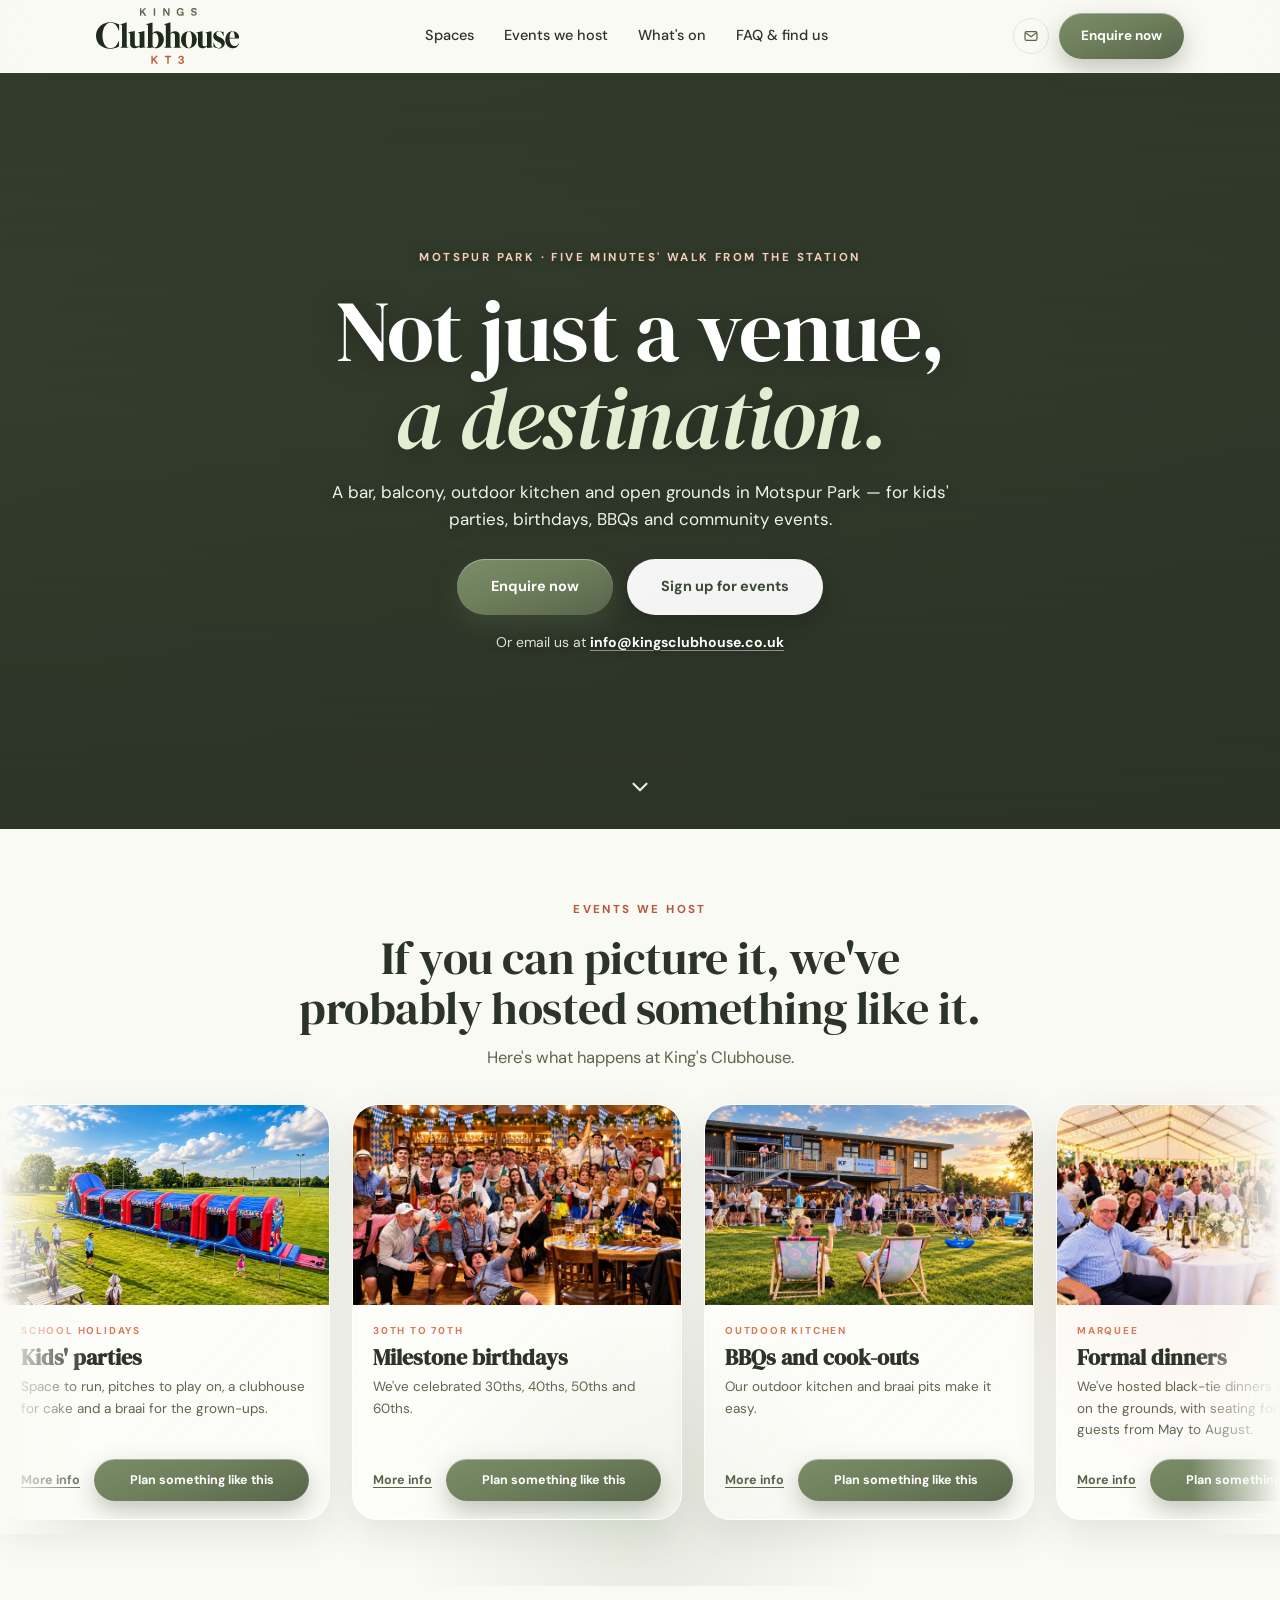
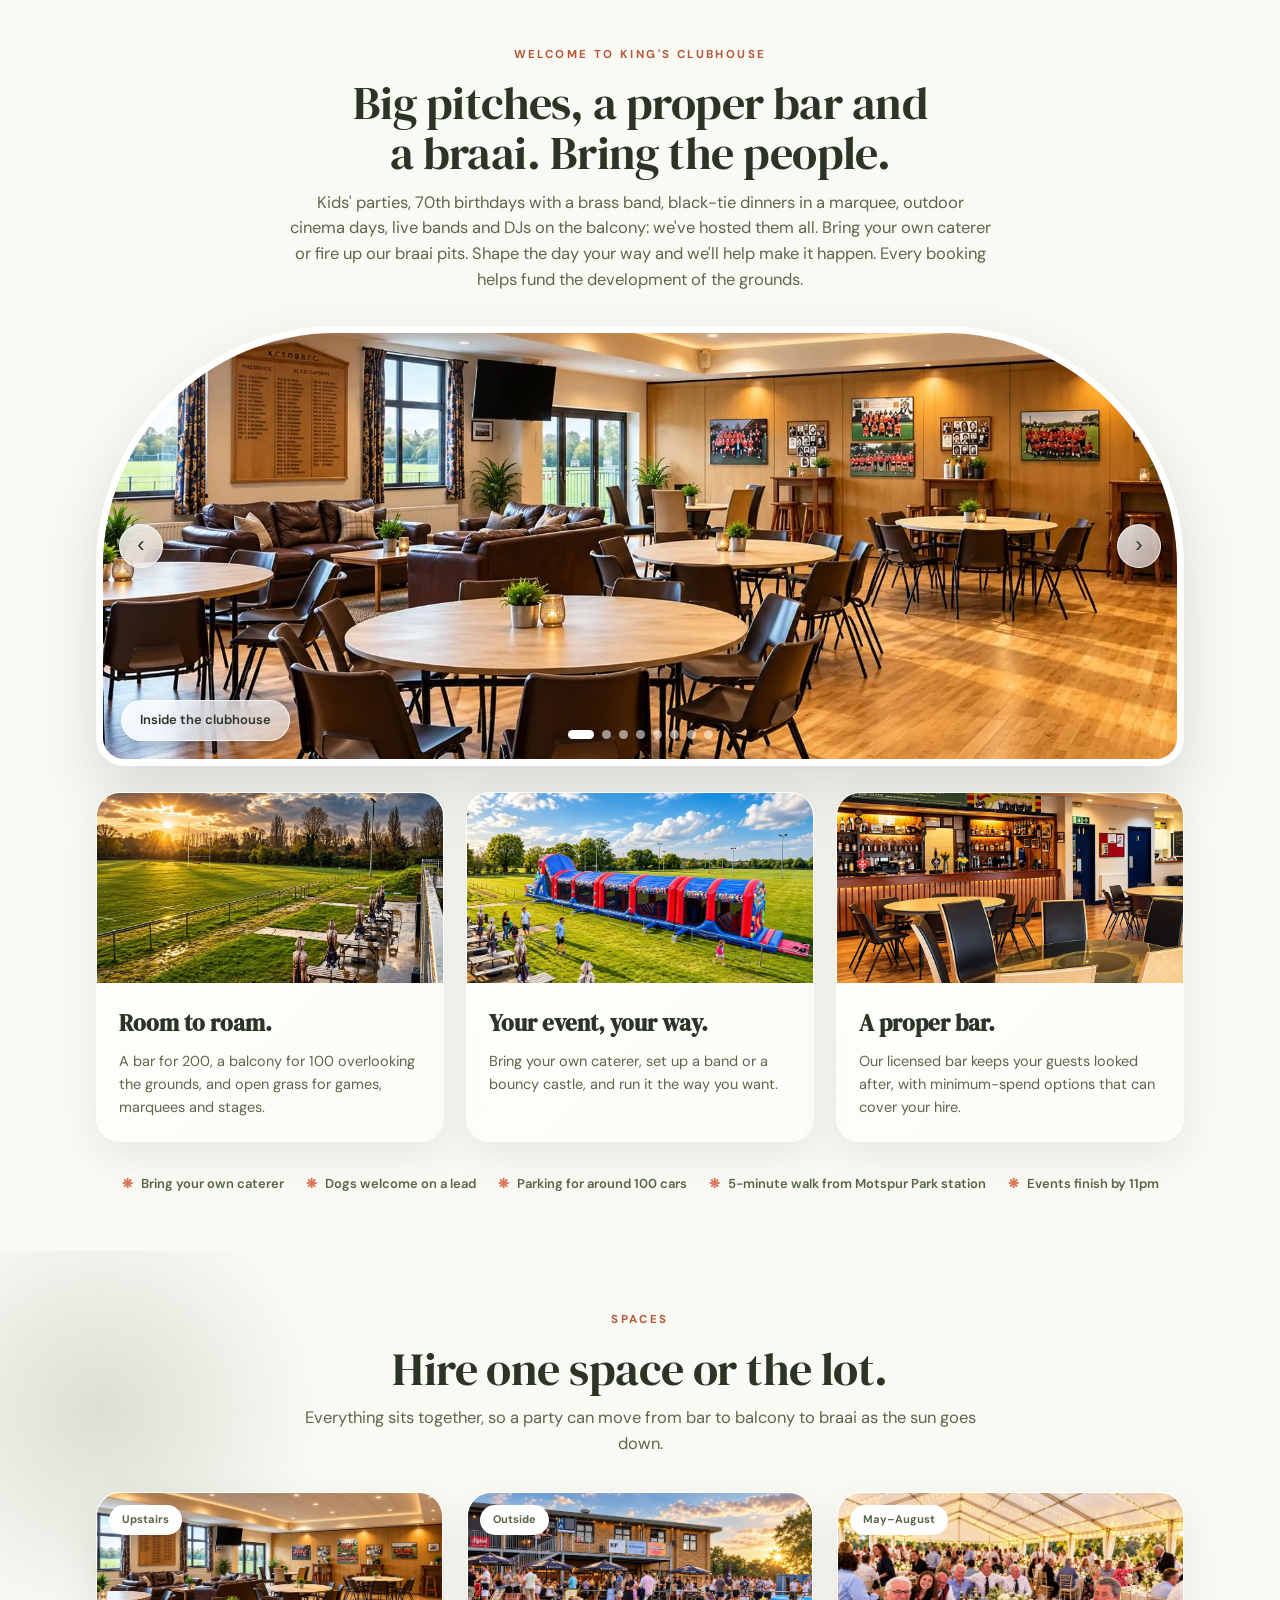
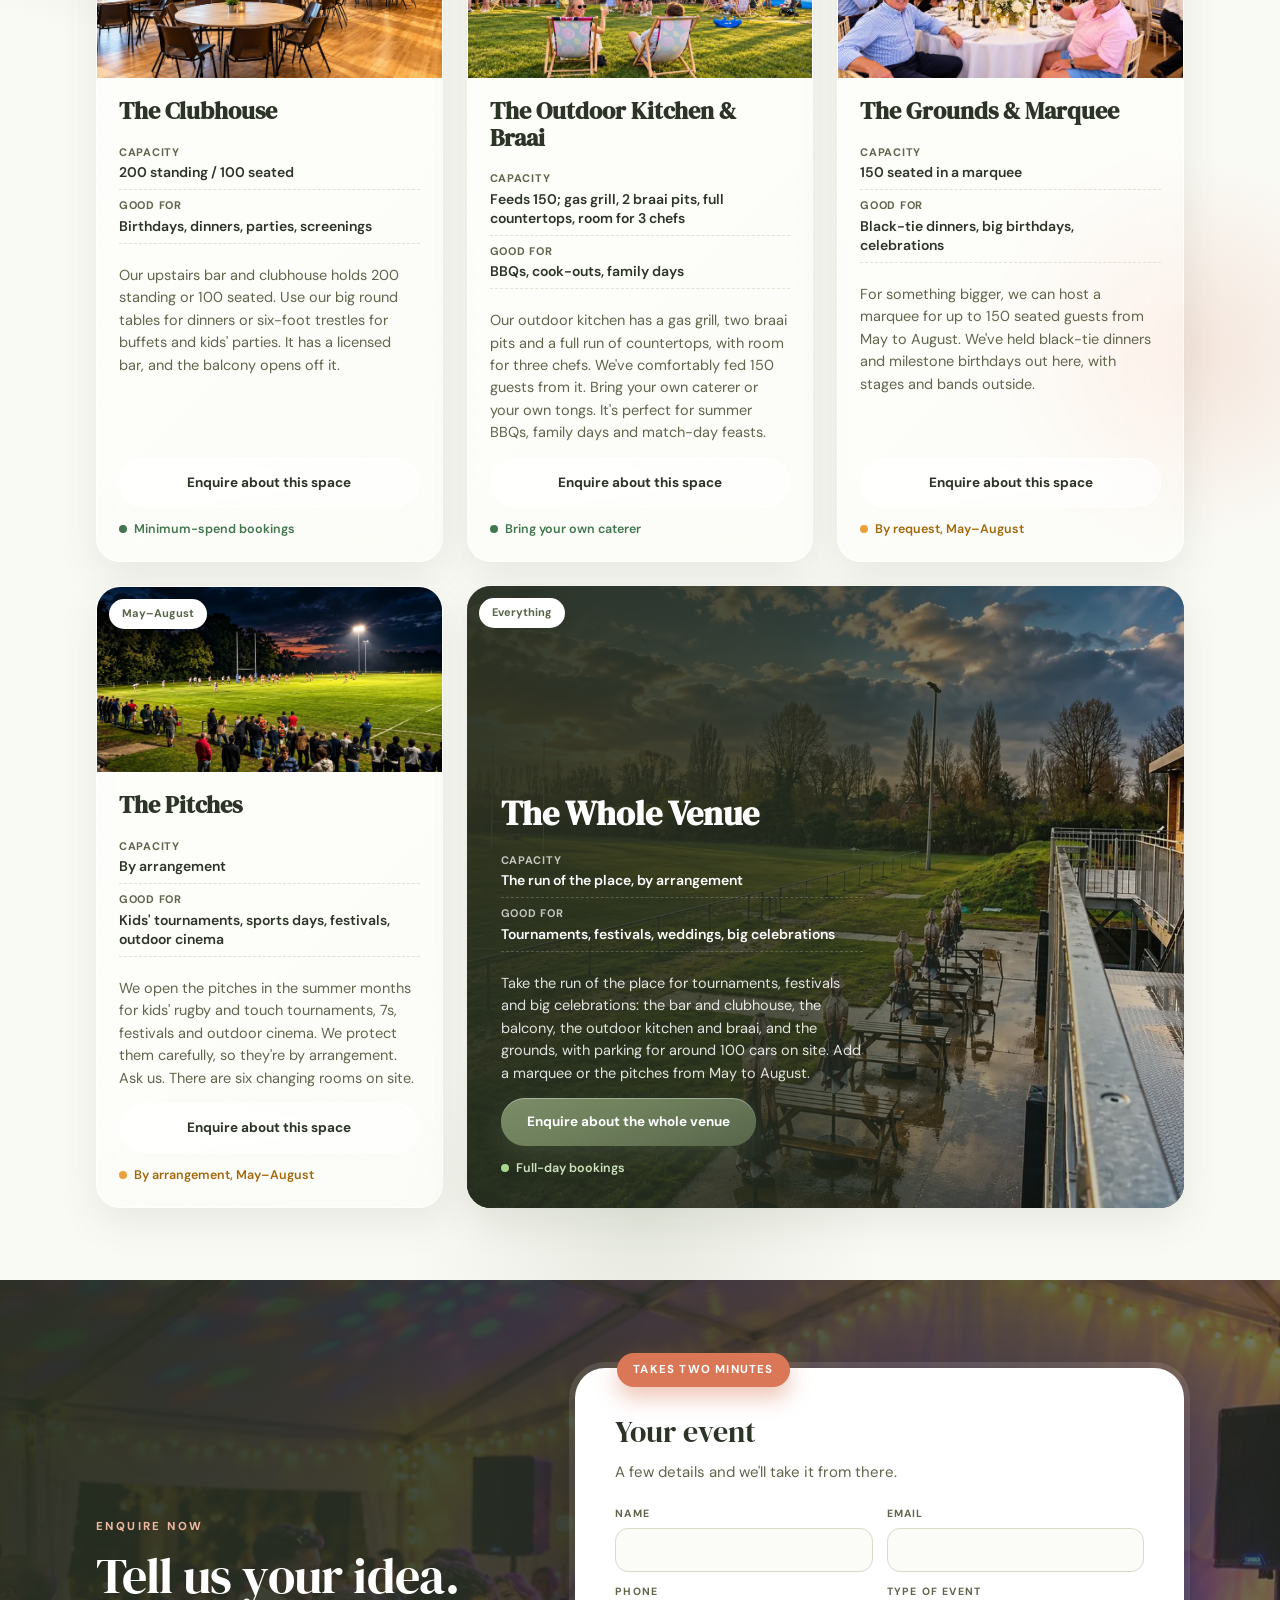
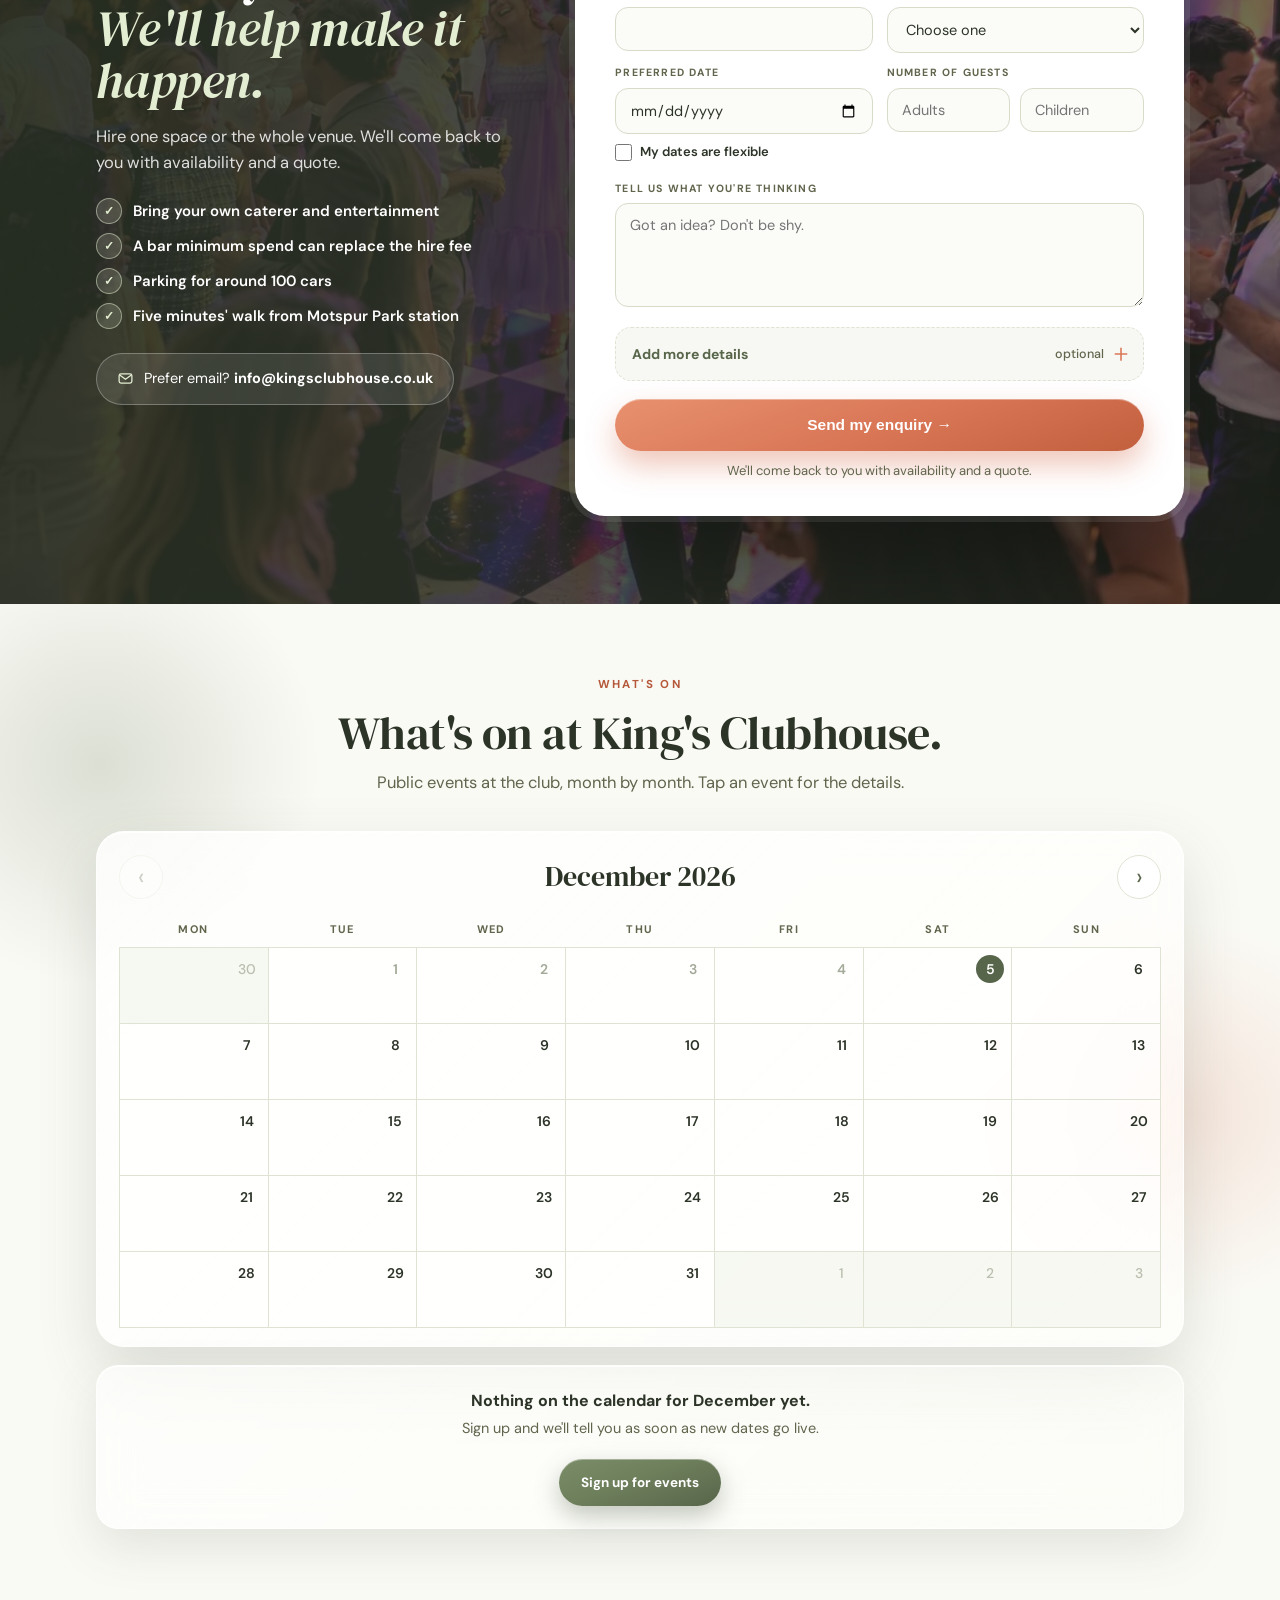
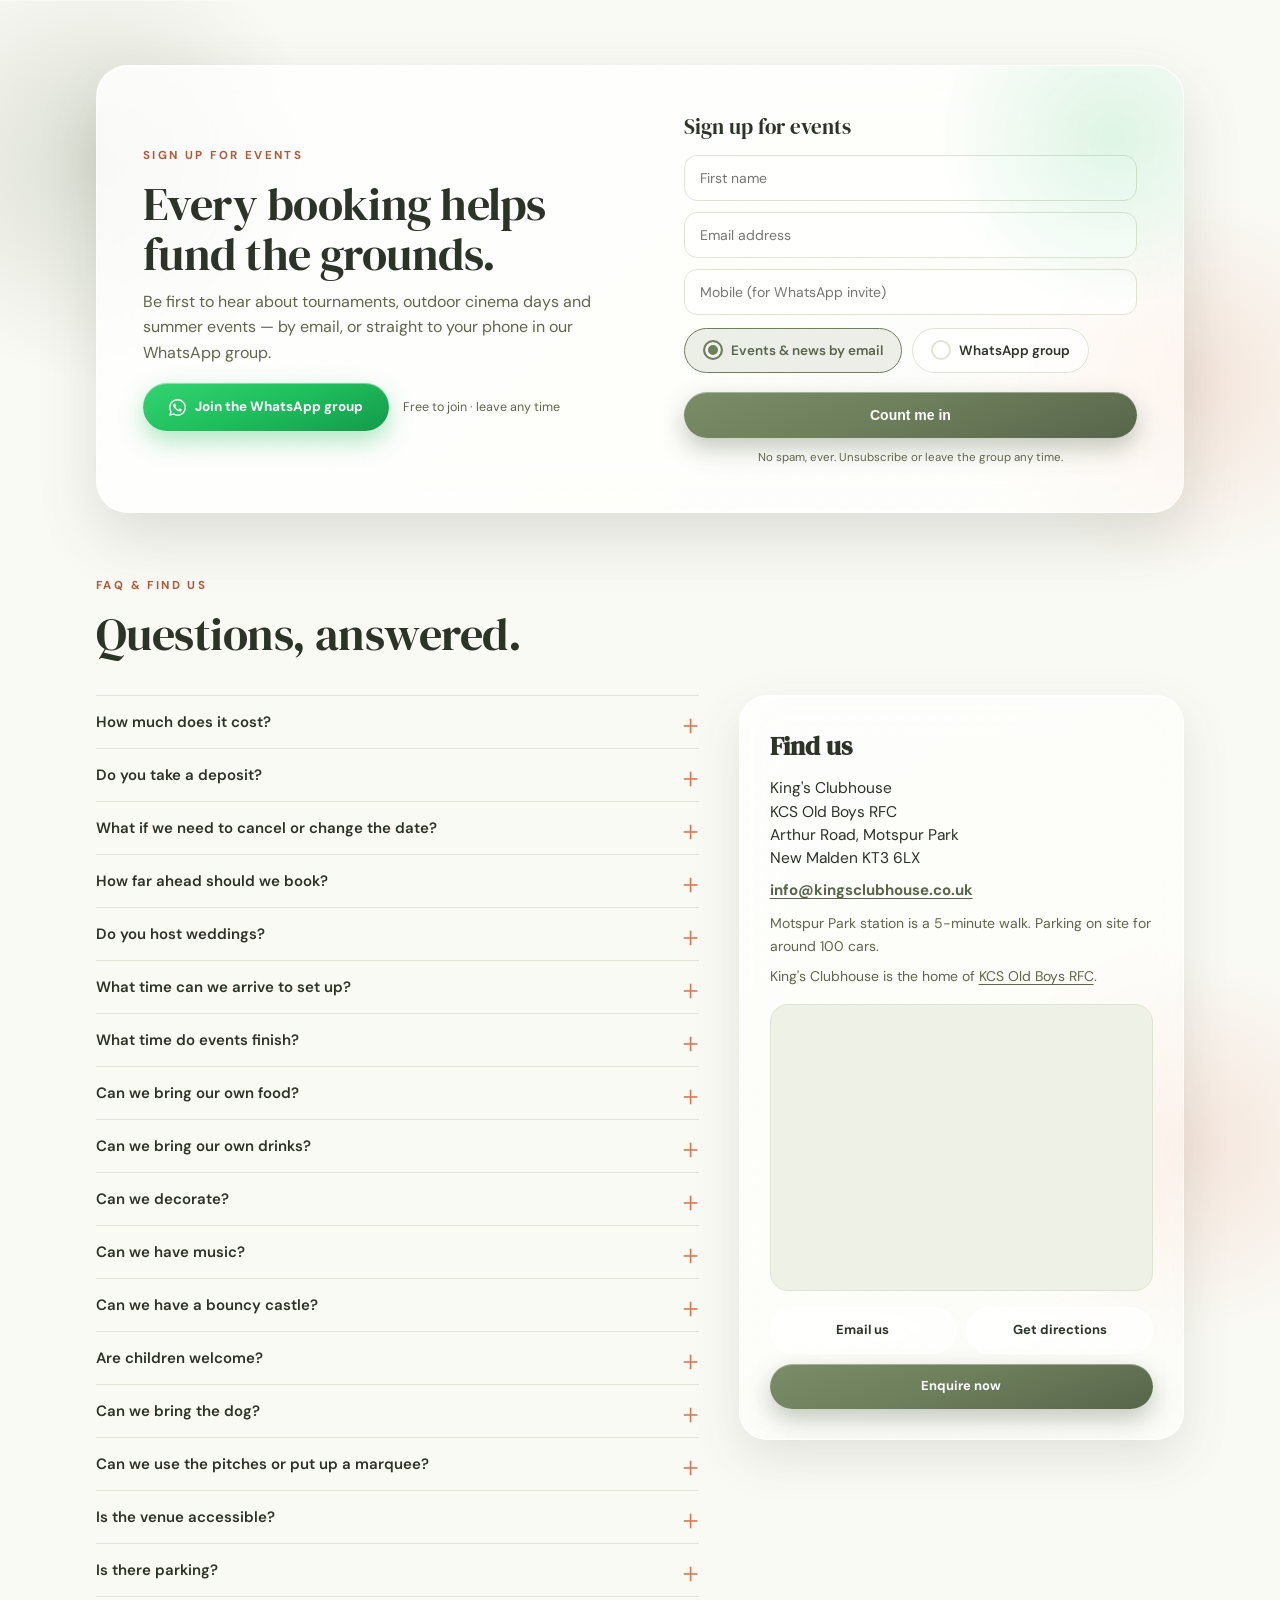
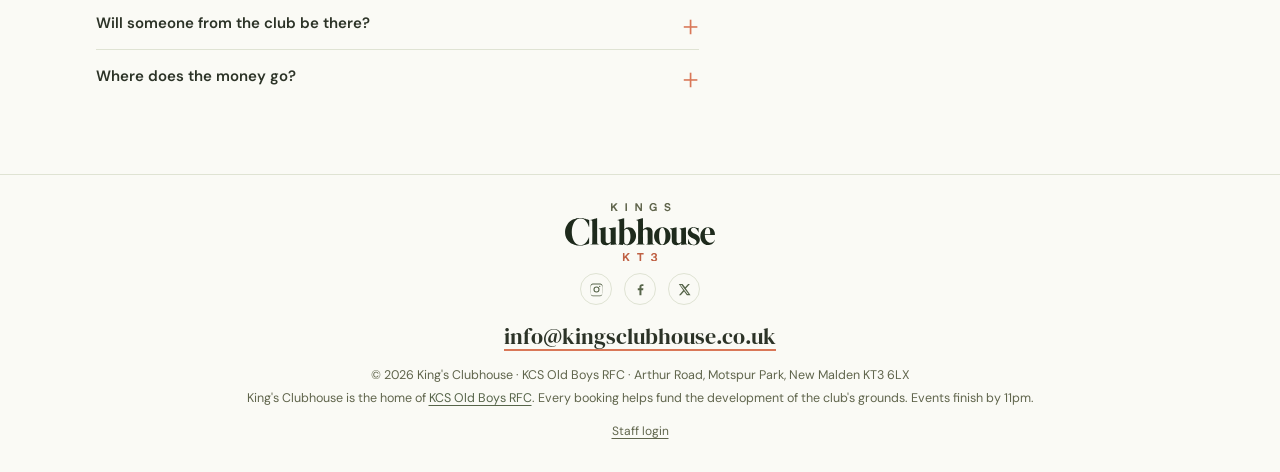
==== commit b1c097e0: "Tightening pass: type, menus, spacing, phone layout + footer Staff login Desktop: h2 line-height 1.6" ====
--- a/index.html
+++ b/index.html
@@ -823,6 +823,160 @@
     .rooms.sp .room.whole li{color:var(--grey);}
     .rooms.sp .room.whole li b{color:var(--ink);}
   }
+
+/* =====================================================================
+   TIGHTENING PASS — 1 Nov 2026. Everything is scoped to so the
+   Before/After switch (bottom-left) can compare. Numbers match the plan.
+   ===================================================================== */
+
+/* 1 · Readability: body grey 3.9:1 → 5.8:1, eyebrow 3.0:1 → 4.5:1 (both now pass AA) */
+:root{--grey:#60654C;--eb:#B5583A;}
+.eyebrow{font-size:11.5px;letter-spacing:2.4px;color:var(--eb);margin-bottom:14px;}
+.vhero .eyebrow{color:#F4CDB9;text-shadow:0 1px 12px rgba(0,0,0,.55);}
+.how .eyebrow,.enqpitch .eyebrow{color:#F2B9A2;}
+.voverlay{background:linear-gradient(180deg,rgba(44,51,39,.62),rgba(44,51,39,.4) 45%,rgba(44,51,39,.82));}
+
+/* 2 · Type: headings were inheriting the body's 1.6 line-height (74px lines at 46px) */
+h2{line-height:1.08;letter-spacing:-0.012em;text-wrap:balance;margin:8px 0 12px;}
+.lead{max-width:64ch;margin-left:auto;margin-right:auto;line-height:1.55;}
+.sechead.left .lead{margin-left:0;}
+.sechead{margin-bottom:36px;}
+.vhero h1{letter-spacing:-0.015em;margin-bottom:16px;}
+.vhero .vlead{font-size:17px;max-width:54ch;}
+.vhero .vcta{margin-top:26px;}
+.vhero .vmail{margin-top:16px;}
+.vhero{height:calc(92svh - 72px);min-height:560px;}
+
+/* 3 · Header: menu centred with room to breathe; email becomes an icon; dead social links out of the header */
+nav{height:72px;gap:20px;}
+.menu{margin:0 auto;gap:30px;font-size:14.5px;padding:0 8px;}
+.menu a[href="#top"]{display:none;}
+.hmail{width:36px;height:36px;justify-content:center;border:1.5px solid var(--line);border-radius:50%;margin-right:10px;}
+.hmail span{display:none;}
+.hmail svg{width:16px;height:16px;}
+.hmail:hover{border-color:var(--sage);background:var(--mint);}
+.navright .socials{display:none;}
+.navright .btn{padding:12px 22px;}
+.mnav a.link[href="#top"]{display:none;}
+.mnav .socials{display:none;}
+
+/* 4 · Section rhythm: 84px bands + 46px head gaps → 72px + 36px; the 174px hole after the events deck closes */
+section{padding:72px 0;}
+.whatson{padding:72px 0 52px;}
+.deck-track{padding:8px 0 14px;}
+.welcome{padding:60px 0 56px;}
+.slider{height:440px;margin-top:34px;}
+.hl{margin-top:26px;}
+.trust{gap:10px 22px;padding:32px 0 0;font-size:13px;}
+.greviews{display:none;}
+#spaces{padding-top:60px;}
+
+/* 5 · Event cards: one real button; "More info" is a link, the whole card already opens the details */
+.ev .body{padding:18px 20px 18px;}
+.ev h3{font-size:22px;line-height:1.15;margin:6px 0 6px;}
+.ev p{margin-bottom:14px;}
+.ev .evbtns{align-items:center;gap:14px;}
+.ev .evbtns .btn.glassy{flex:0 0 auto;background:none;border:0;box-shadow:none;padding:11px 0;color:var(--sage2);text-decoration:underline;text-underline-offset:3px;}
+.ev .evbtns .btn.sage{flex:1;}
+
+/* 6 · Spaces cards: label / value rows read as a spec sheet */
+.sp .room h3{font-size:24px;line-height:1.1;}
+.sp .room li{padding:7px 0;font-size:11px;letter-spacing:.7px;text-transform:uppercase;font-weight:700;color:var(--grey);}
+.sp .room li b{font-size:14px;letter-spacing:0;text-transform:none;font-weight:600;line-height:1.35;}
+.sp .room p{font-size:14.5px;line-height:1.55;}
+.sp .room .body{padding:20px 22px 22px;}
+@media(min-width:761px){.rooms.sp .room.whole li{color:rgba(255,255,255,.72);}}
+
+/* 7 · Enquiry: tighter grid, optional details collapsed by default (JS) — card ~30% shorter */
+.enqsec{padding:88px 0;}
+.enq form{gap:12px 14px;}
+.enqsec .enq{padding:40px 40px 34px;}
+.enqsec .enq input,.enqsec .enq select,.enqsec .enq textarea{padding:12px 14px;font-size:14.5px;}
+.enq textarea{min-height:104px;}
+.enq label.lab,.enq legend{letter-spacing:1.2px;margin-bottom:6px;}
+.enq .check{margin-top:8px;font-size:13px;}
+.enqsec .enq .ffoot .btn{padding:17px 30px;font-size:15.5px;}
+.enqpitch h2{font-size:clamp(34px,4vw,50px);}
+.enqticks{margin:22px 0 24px;gap:9px;}
+
+/* 8 · What's on: day cells 112 → 76px so an empty month is not 700px of grid */
+.cd{min-height:76px;}
+.calwrap{padding:22px 22px 18px;}
+.calbar h3{font-size:28px;}
+.callist{margin-top:18px;}
+.calempty{padding:22px 20px;}
+
+/* 9 · Sign-up card */
+.community{padding:64px 0;}
+.comm{padding:44px 46px;gap:40px;}
+.comm h2{margin:8px 0 10px;}
+.comm>div:first-child p{margin-bottom:18px;}
+
+/* 10 · FAQ, Find us, footer */
+.faq summary{padding:14px 40px 14px 0;font-size:15px;}
+.faq details p{padding-bottom:16px;}
+.find .fbtns{display:grid;grid-template-columns:1fr 1fr;gap:10px;}
+.find .fbtns .btn{text-align:center;}
+.find .fbtns .btn.sage{grid-column:1/-1;}
+footer{padding:28px 26px;}
+footer .flogo{width:150px;margin-bottom:12px;}
+footer p{margin:3px 0;}
+.galmore{display:none;}
+
+
+/* ---------- phones ---------- */
+@media(max-width:760px){
+  html{scroll-padding-top:80px;}
+  nav{height:66px;gap:0;}
+  .brand .logo{height:48px;}
+  .mnav{top:66px;}
+  /* hero: shorter, one line of eyebrow, and no third copy of the CTAs (the sticky bar waits until the hero has gone) */
+  .vhero{min-height:0;height:auto;padding:56px 0 60px;}
+  .vhero .eyebrow{font-size:10.5px;letter-spacing:2px;margin-bottom:12px;}
+  .vhero .eyebrow .eb2{display:none;}
+  .vhero h1{font-size:clamp(38px,11vw,50px);margin-bottom:14px;}
+  .vhero .vlead{font-size:15px;max-width:32ch;}
+  .vhero .vcta{margin-top:22px;gap:10px;}
+  .vcta .btn{padding:15px 28px;}
+  .vhero .vmail{margin-top:14px;font-size:13.5px;}
+  .ctabar{transform:translateY(110%);transition:transform .3s cubic-bezier(.2,.7,.2,1);}
+  .ctabar.show{transform:none;}
+  /* rhythm: 52px bands → 44px, head gaps 24 → 18, the deck→welcome hole 122px → 64px */
+  section{padding:44px 0;}
+  .whatson{padding:40px 0 32px;}
+  .deck-track{padding:8px 26px 12px;}
+  .welcome{padding:32px 0 28px;}
+  .sechead{margin-bottom:18px;}
+  h2{font-size:clamp(27px,7.4vw,33px);}
+  .lead{font-size:15px;}
+  .ev .evbtns .btn.glassy{padding:10px 0;font-size:12.5px;}
+  /* gallery: 7 tiles first, then "See all photos" (was 18 tiles ≈ 1,000px before any copy) */
+  .gallery{margin-top:18px;gap:6px;}
+  .gallery:not(.all) button:nth-child(n+8){display:none;}
+  .galmore{display:block;width:100%;margin-top:10px;padding:13px;border-radius:100px;border:1px solid var(--line);background:rgba(255,255,255,.7);font:inherit;font-weight:700;font-size:14px;color:var(--sage2);cursor:pointer;}
+  .gallery-hint{margin-top:6px;}
+  .hl{margin-top:18px;gap:8px;}
+  .trust{display:grid;grid-template-columns:1fr 1fr;gap:6px;padding:18px 0 0;}
+  .trust span{font-size:11.5px;line-height:1.3;padding:7px 10px;text-align:left;display:flex;align-items:center;}
+  .trust span:last-child{grid-column:1/-1;justify-content:center;}
+  #spaces{padding-top:44px;}
+  .rooms.sp{gap:8px;}
+  .sp .room li{padding:0;border:0;}
+  .sp .room .body{padding:11px 12px 12px;}
+  .sp .room h3{font-size:17px;}
+  .enqsec{padding:48px 0 54px;}
+  .enqsec .enq{padding:30px 18px 24px;}
+  .enqticks{margin:16px 0 18px;}
+  .calwrap{padding:12px 8px 10px;}
+  .cd{min-height:46px;}
+  .community{padding:12px 0 40px;}
+  .comm{padding:26px 20px;gap:22px;}
+  .faqwrap{gap:20px;}
+  footer{padding-bottom:calc(84px + env(safe-area-inset-bottom));}
+}
+footer .fstaff{margin-top:14px;font-size:12px;}
+footer .fstaff a{color:var(--grey);text-decoration:underline;text-underline-offset:3px;}
+footer .fstaff a:hover{color:var(--sage2);}
 </style>
 </head>
 <body>
@@ -871,7 +1025,7 @@
   </div>
   <div class="voverlay"></div>
   <div class="vinner">
-    <div class="eyebrow">Motspur Park · five minutes' walk from the station</div>
+    <div class="eyebrow">Motspur Park<span class="eb2"> · five minutes' walk from the station</span></div>
     <h1>Not just a venue,<br><em>a destination.</em></h1>
     <p class="vlead">A bar, balcony, outdoor kitchen and open grounds in Motspur Park — for kids' parties, birthdays, BBQs and community events.</p>
     <div class="vcta">
@@ -906,6 +1060,7 @@
   <!-- Mobile photo grid (replaces the slider on small screens): every venue photo, tap to enlarge -->
   <div class="gallery" id="gallery" data-reveal aria-label="Photos of the clubhouse and grounds"></div>
   <p class="gallery-hint">Tap any photo to enlarge</p>
+  <button class="galmore" id="galMore" type="button" aria-expanded="false" aria-controls="gallery">See all photos</button>
   <div class="slider" id="slider" data-reveal aria-roledescription="carousel" aria-label="Around the clubhouse">
     <div class="slides" id="slides">
       <div class="slide on"><img data-photo="clubroom" data-slot="slide1" alt="The clubhouse function room with round tables, sofas and the honours board" decoding="async"><div class="scap">Inside the clubhouse</div></div>
@@ -1100,8 +1255,8 @@
 
   <p class="femail"><a href="mailto:info@kingsclubhouse.co.uk">info@kingsclubhouse.co.uk</a></p>
   <p>© 2026 King's Clubhouse · KCS Old Boys RFC · Arthur Road, Motspur Park, New Malden KT3 6LX</p>
-  <p class="fclub">King's Clubhouse is the home of <a href="https://www.pitchero.com/clubs/kcsoldboysrfc/" rel="noopener">KCS Old Boys RFC</a>. Every booking helps fund the development of the club's grounds.</p>
-  <p>Events finish by 11pm.</p>
+  <p class="fclub">King's Clubhouse is the home of <a href="https://www.pitchero.com/clubs/kcsoldboysrfc/" rel="noopener">KCS Old Boys RFC</a>. Every booking helps fund the development of the club's grounds. Events finish by 11pm.</p>
+  <p class="fstaff"><a href="/staff/" rel="nofollow">Staff login</a></p>
 </footer>
 
 <div class="ctabar">
@@ -1298,8 +1453,11 @@
     }
     var tt=document.getElementById('totop');
     if(tt)tt.classList.toggle('show',y>900);
+    var bar=document.querySelector('.ctabar'),heroEl=document.getElementById('top');
+    if(bar&&heroEl)bar.classList.toggle('show',y>heroEl.offsetHeight-140);
     lastY=y;ticking=false;
   }
+  onScroll();
   window.addEventListener('scroll',function(){if(!ticking){requestAnimationFrame(onScroll);ticking=true;}},{passive:true});
 
   /* --- back to top --- */
@@ -1388,8 +1546,11 @@
   ];
   var gal=document.getElementById('gallery');
   function gUrl(g){return g.url||PHOTOS[g.p]||'';}
-  function renderGallery(){if(gal)gal.innerHTML=GALLERY.map(function(g,i){return '<button type="button" data-g="'+i+'" aria-label="Enlarge photo: '+esc(g.c)+'"><img src="'+esc(gUrl(g))+'" alt="'+esc(g.alt||g.c)+'" loading="'+(i<3?'eager':'lazy')+'" decoding="async"></button>';}).join('');}
+  var galMore=document.getElementById('galMore');
+  function galLabel(){if(galMore)galMore.textContent=gal&&gal.classList.contains('all')?'Show fewer photos':'See all '+GALLERY.length+' photos';}
+  function renderGallery(){if(gal)gal.innerHTML=GALLERY.map(function(g,i){return '<button type="button" data-g="'+i+'" aria-label="Enlarge photo: '+esc(g.c)+'"><img src="'+esc(gUrl(g))+'" alt="'+esc(g.alt||g.c)+'" loading="'+(i<3?'eager':'lazy')+'" decoding="async"></button>';}).join('');galLabel();}
   renderGallery();
+  if(galMore&&gal)galMore.addEventListener('click',function(){var o=gal.classList.toggle('all');galMore.setAttribute('aria-expanded',o?'true':'false');galLabel();if(!o)gal.scrollIntoView({behavior:reduce?'auto':'smooth',block:'start'});});
   var lb=document.getElementById('lb'),lbImg=document.getElementById('lbImg'),lbCap=document.getElementById('lbCap'),lbN=document.getElementById('lbN'),lbI=0,lbLast=null;
   function lbShow(i){
     lbI=(i+GALLERY.length)%GALLERY.length;var g=GALLERY[lbI];
@@ -1463,7 +1624,7 @@
 
   /* --- enquiry form: optional details collapsed on phones --- */
   var enqMore=document.getElementById('enqMore');
-  if(enqMore)enqMore.open=!phone.matches;
+  if(enqMore)enqMore.open=false;
 
   /* --- pull live content (non-blocking; page is already usable with baked-in data) --- */
   if(DB){
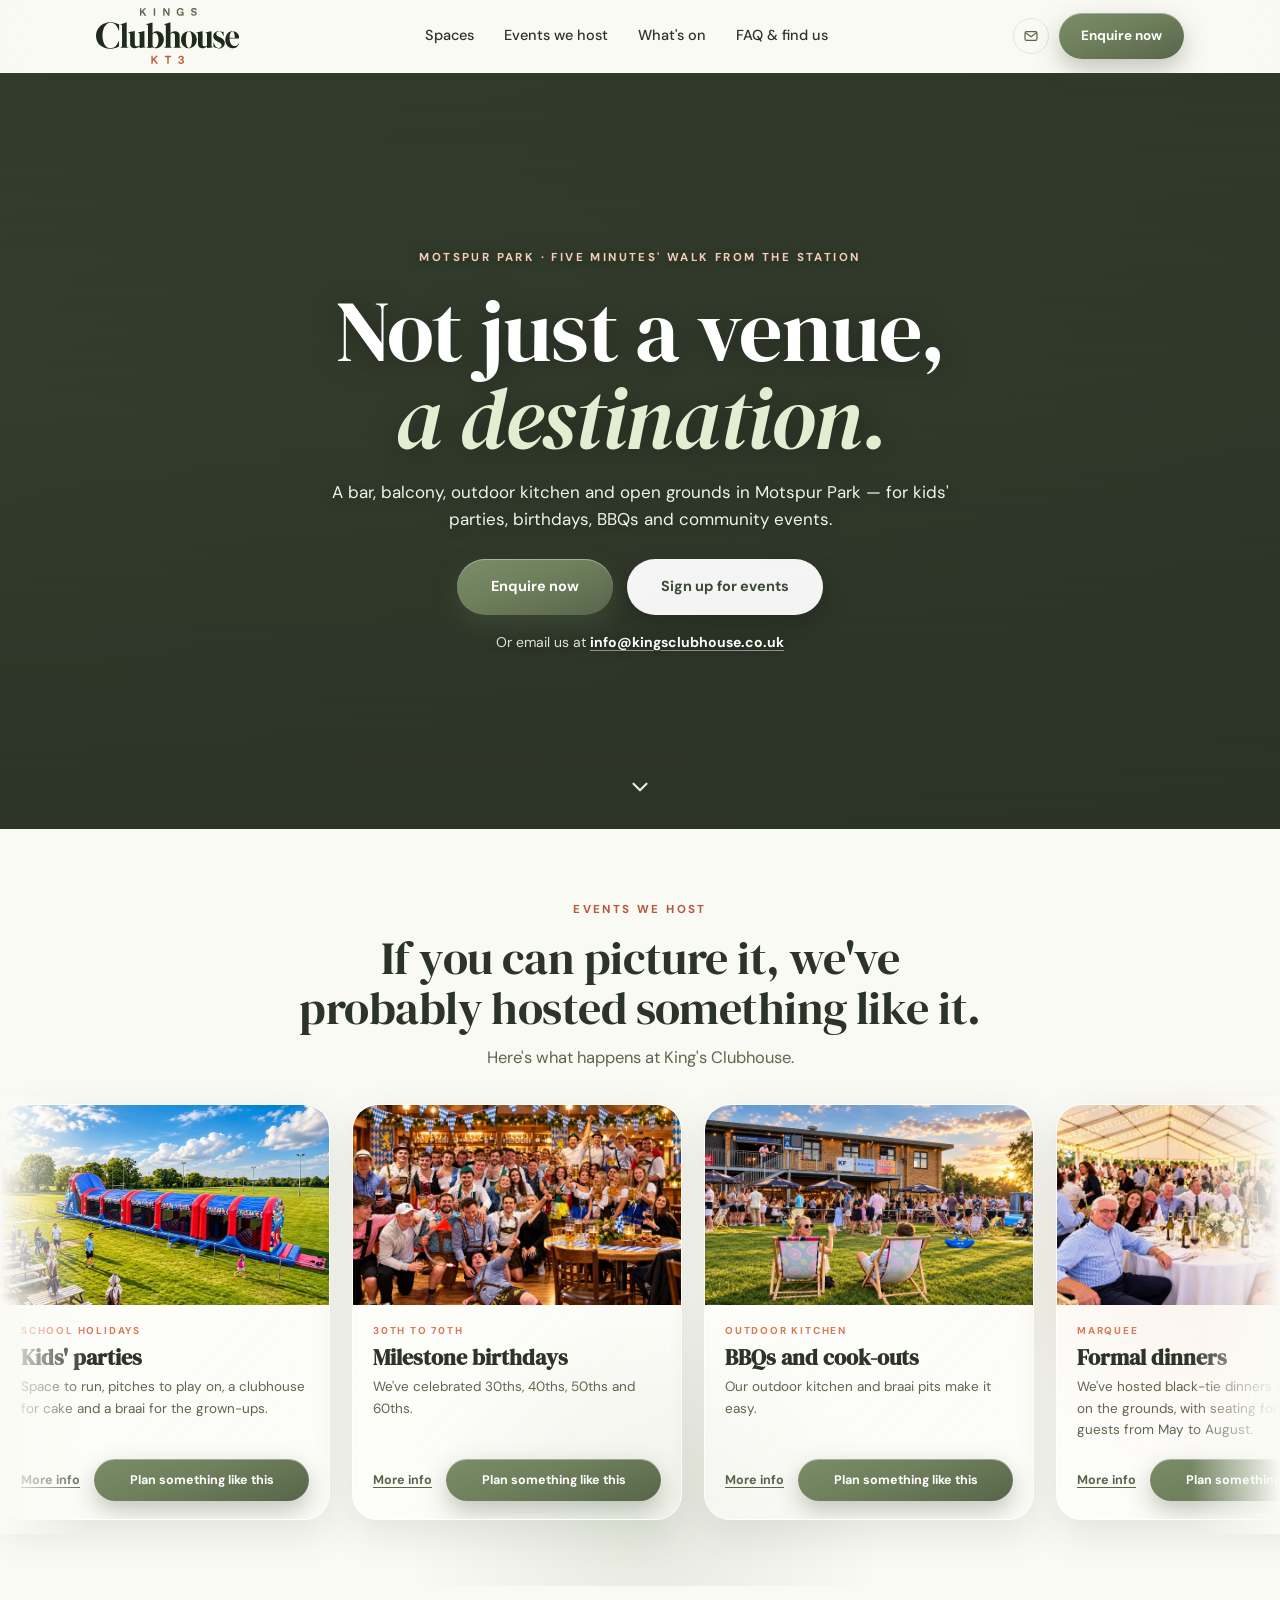
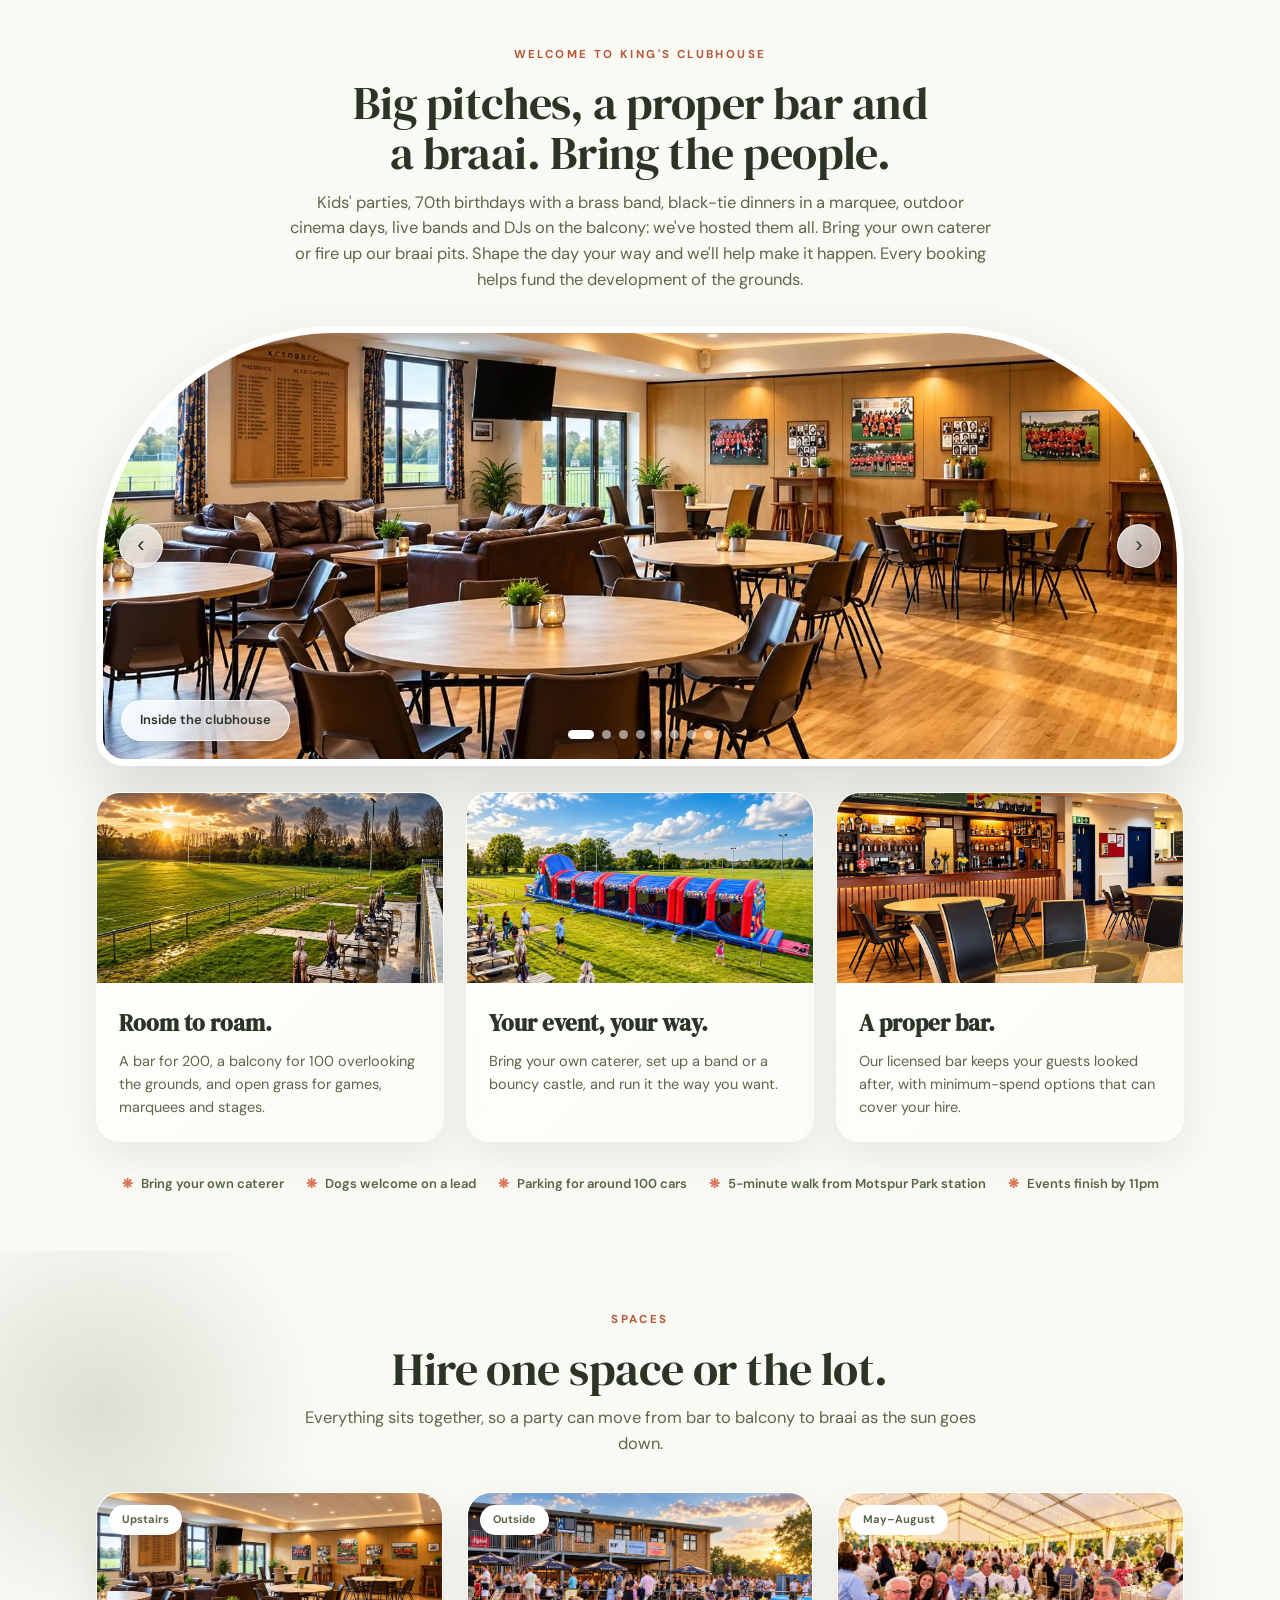
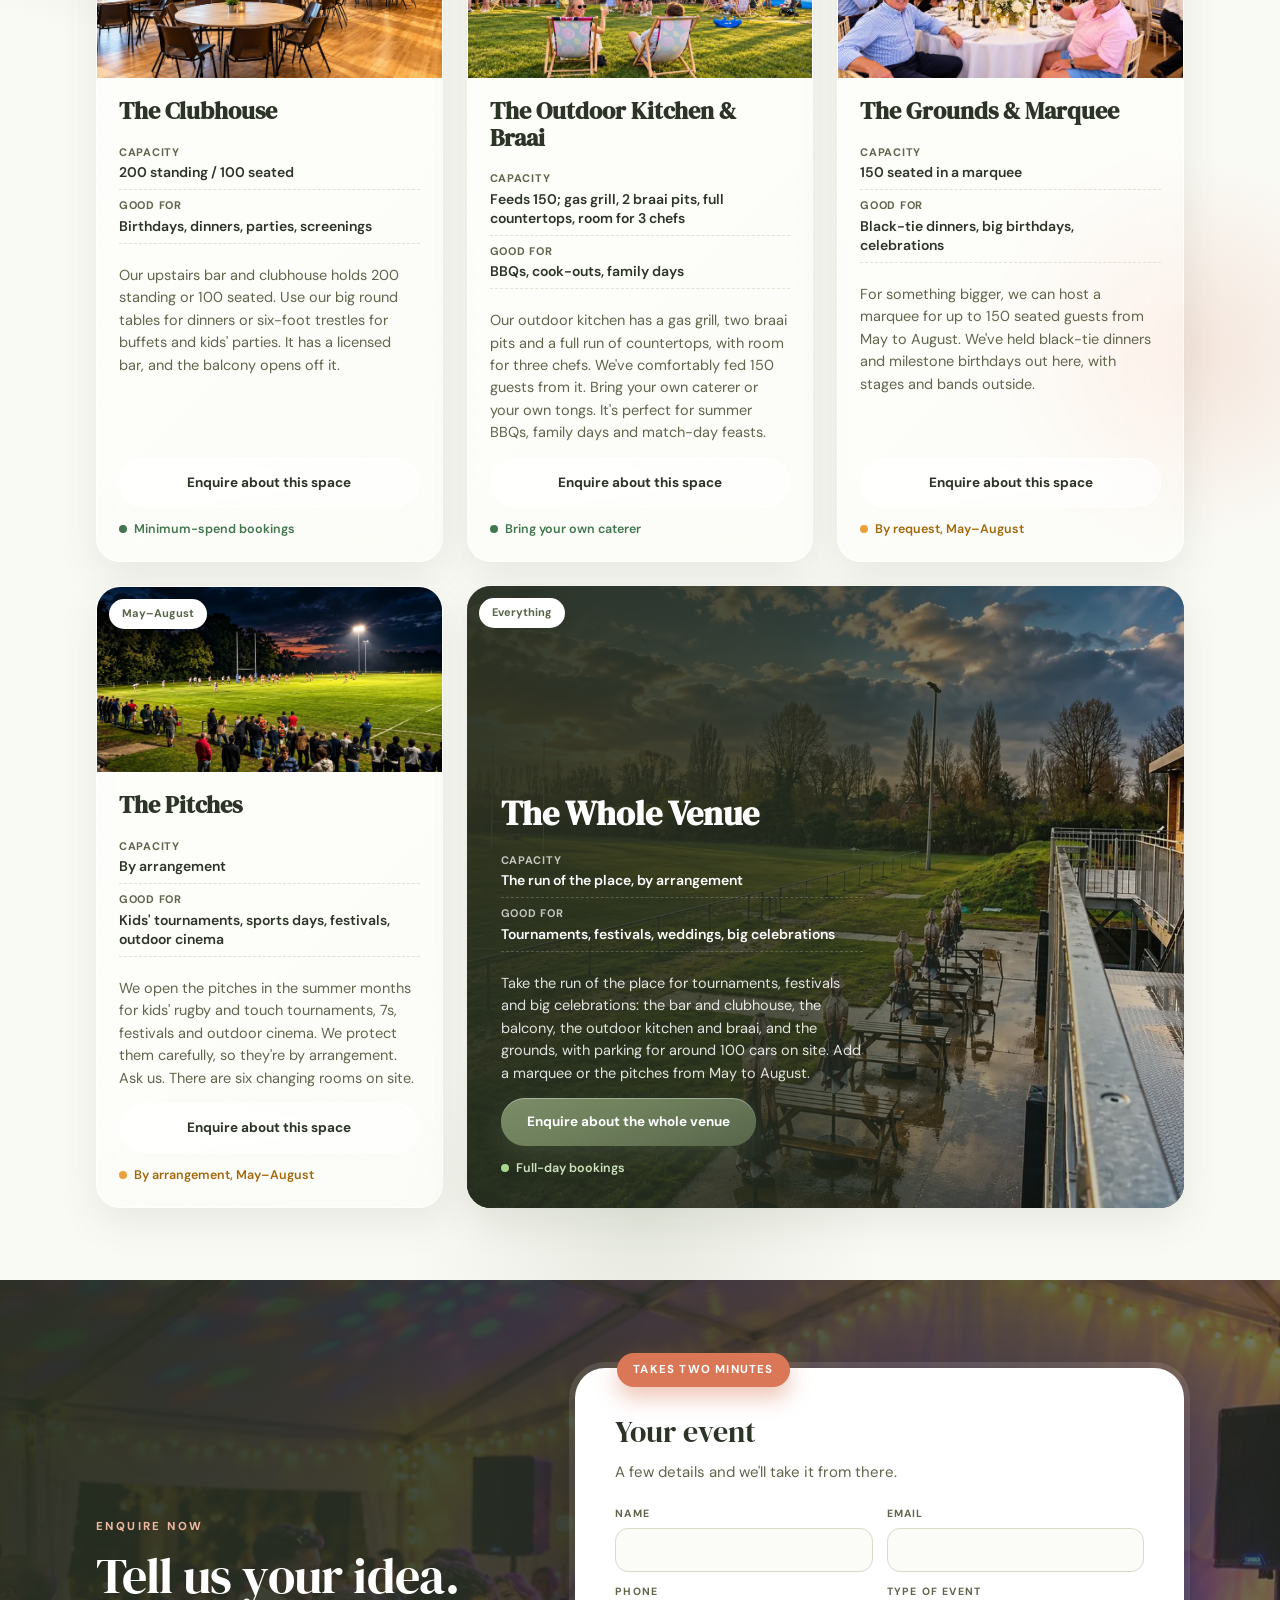
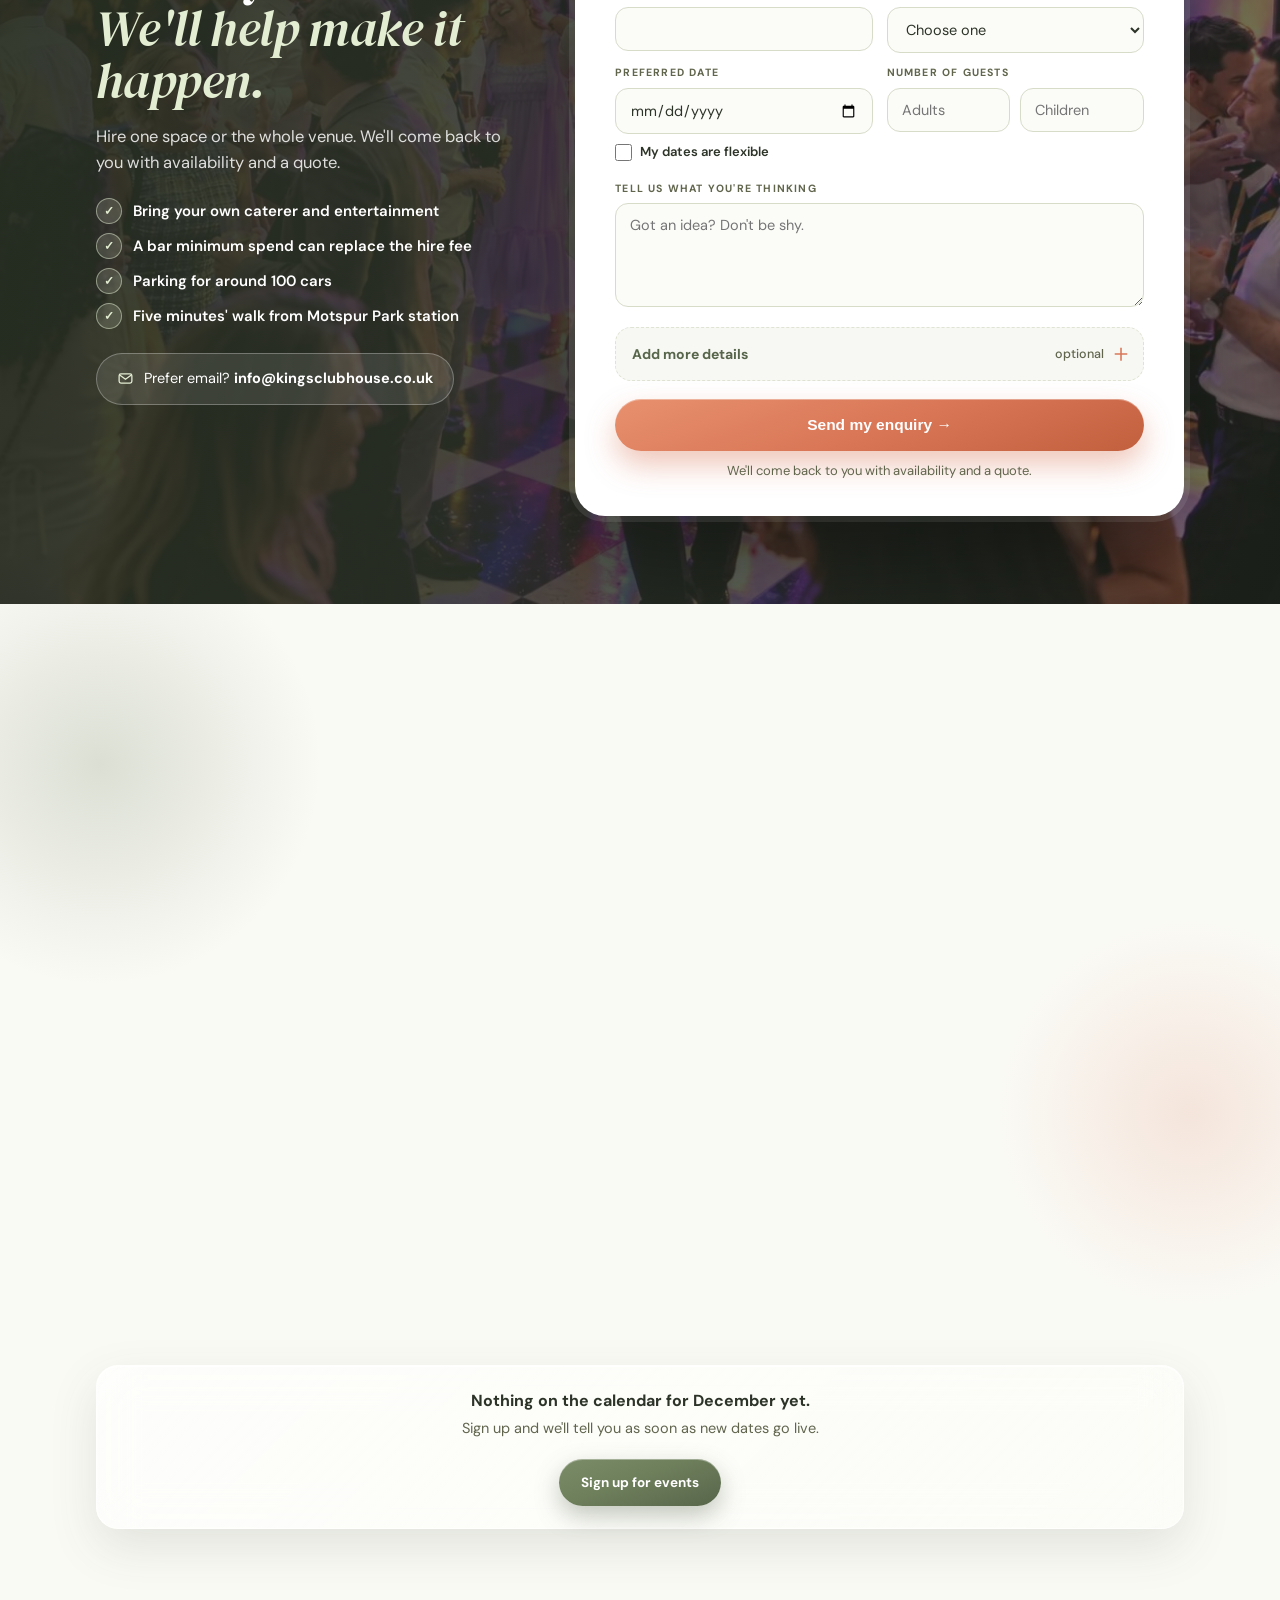
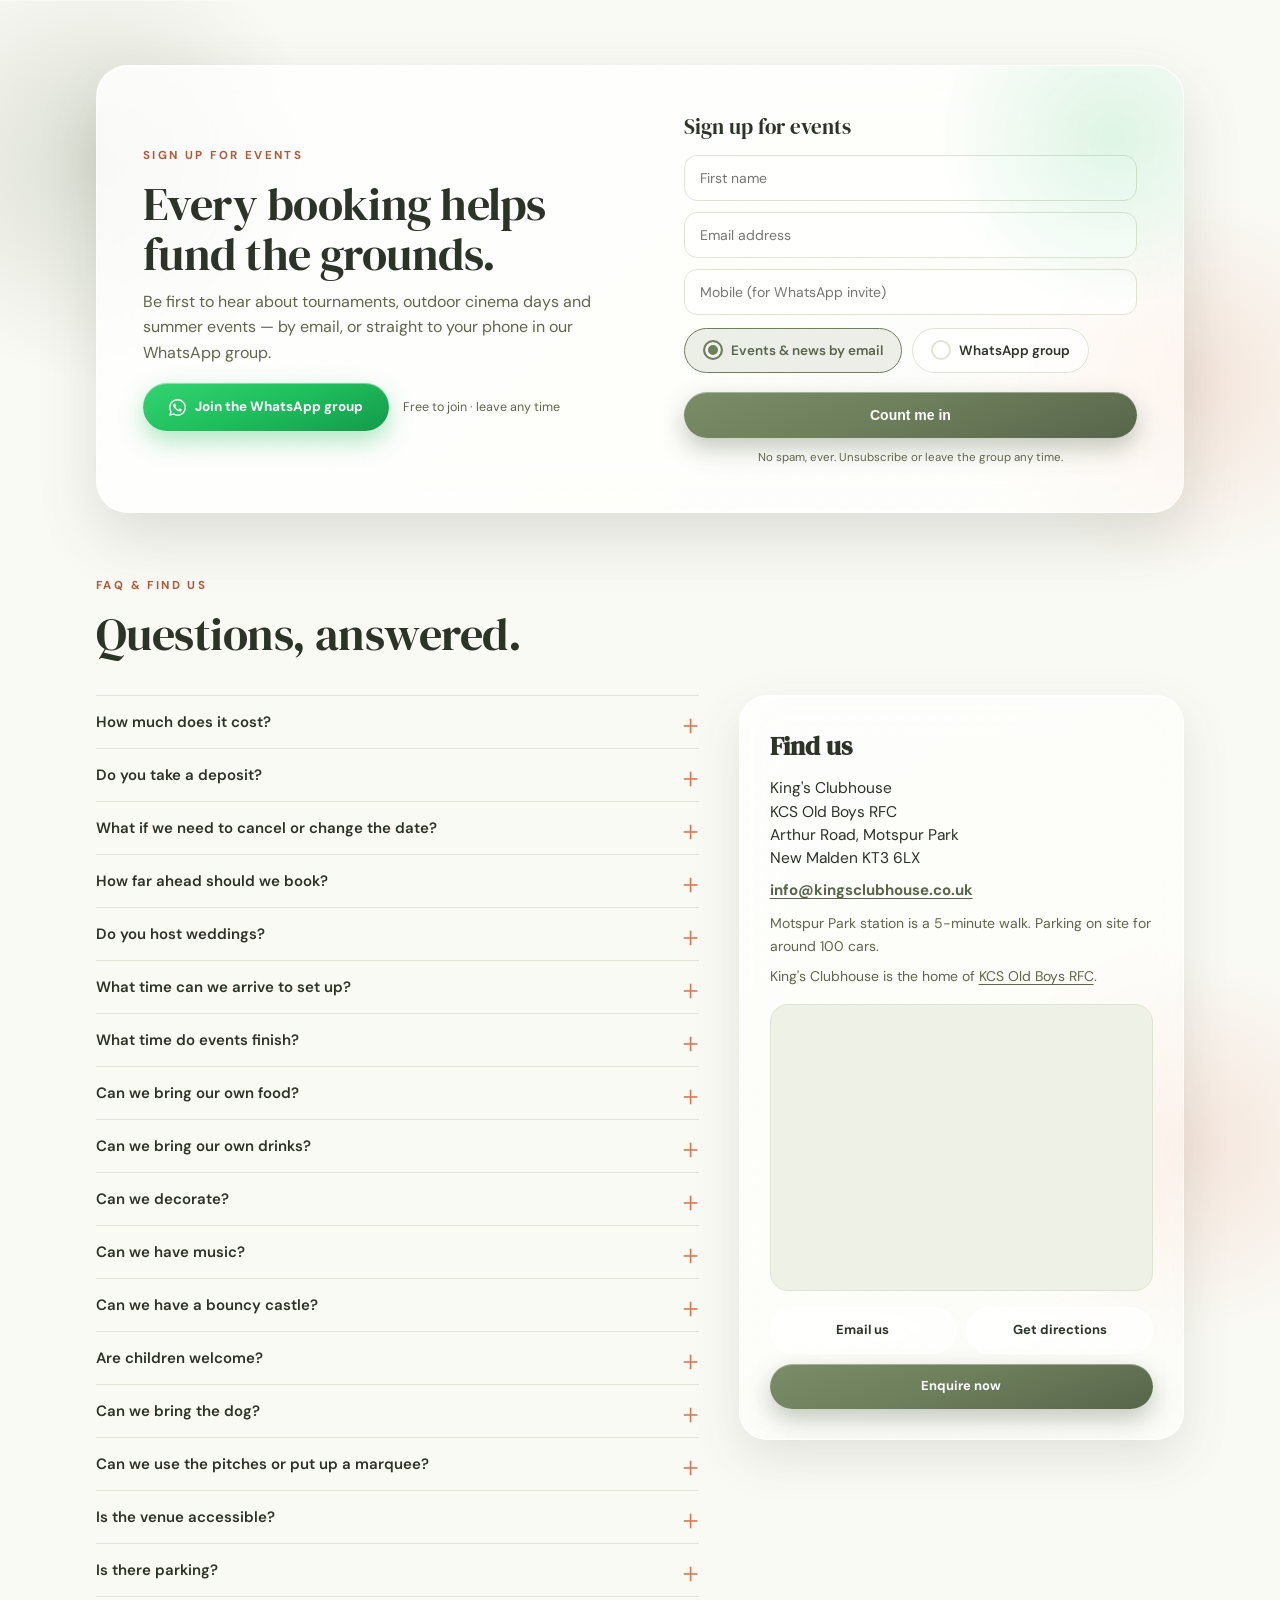
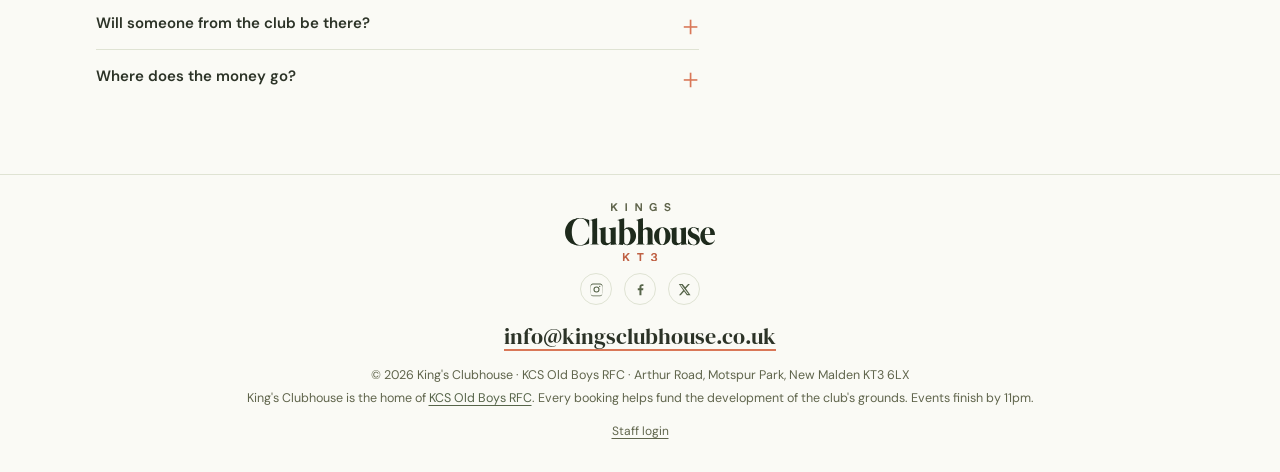
==== commit 41715d2b: "Website reads and posts to mapmyshift — the King's Clubhouse workspace is the backend now config.js:" ====
--- a/index.html
+++ b/index.html
@@ -25,962 +25,10 @@
 <meta name="twitter:image" content="https://kingsclubhouse.co.uk/photos/og.jpg">
 <link rel="preconnect" href="https://fonts.googleapis.com"><link rel="preconnect" href="https://fonts.gstatic.com" crossorigin>
 <link href="https://fonts.googleapis.com/css2?family=DM+Serif+Display:ital@0;1&family=DM+Sans:wght@400;500;600;700&display=swap" rel="stylesheet">
-<style>
-  :root{--sage:#6E7F5C;--sage2:#57654a;--deep:#3C4A33;--milk:#FAFAF5;--mint:#EEF1E6;--ink:#2C3327;--grey:#77806e;--line:#DFE3D3;--blush:#D97757;--ok:#41764f;--wa:#1EBE5D;
-    --glass:linear-gradient(135deg,rgba(255,255,255,.68),rgba(255,255,255,.38));
-    --glass-strong:linear-gradient(135deg,rgba(255,255,255,.84),rgba(255,255,255,.58));
-    --glass-br:rgba(255,255,255,.75);}
-  *{margin:0;padding:0;box-sizing:border-box;}
-  body{font-family:'DM Sans',sans-serif;color:var(--ink);background:var(--milk);line-height:1.6;-webkit-font-smoothing:antialiased;}
-  a{color:inherit;text-decoration:none;}
-  .c{max-width:1140px;margin:0 auto;padding:0 26px;}
-  /* ---------- liquid glass primitives ---------- */
-  .glass{background:var(--glass);backdrop-filter:blur(22px) saturate(1.5);-webkit-backdrop-filter:blur(22px) saturate(1.5);border:1px solid var(--glass-br);box-shadow:0 18px 48px rgba(60,74,51,.13),inset 0 1px 0 rgba(255,255,255,.85);}
-  .glass-strong{background:var(--glass-strong);backdrop-filter:blur(26px) saturate(1.6);-webkit-backdrop-filter:blur(26px) saturate(1.6);border:1px solid var(--glass-br);box-shadow:0 24px 60px rgba(60,74,51,.16),inset 0 1px 0 rgba(255,255,255,.9);}
-  .blobs{position:absolute;inset:0;overflow:hidden;pointer-events:none;z-index:0;}
-  .blobs i{position:absolute;border-radius:50%;}
-  .blobs .b1{width:480px;height:480px;left:-140px;top:-80px;background:radial-gradient(circle,rgba(110,127,92,.22),transparent 65%);}
-  .blobs .b2{width:420px;height:420px;right:-120px;top:30%;background:radial-gradient(circle,rgba(217,119,87,.16),transparent 65%);}
-  .blobs .b3{width:520px;height:520px;left:30%;bottom:-200px;background:radial-gradient(circle,rgba(110,127,92,.14),transparent 65%);}
-  section>.c,div.welcome>.c{position:relative;z-index:1;}
-  #spaces,#events,#calendar,#faq,.community{position:relative;}
-  .whatson .deck{position:relative;z-index:1;}
-  header{background:rgba(250,250,245,.55);backdrop-filter:blur(20px) saturate(1.6);-webkit-backdrop-filter:blur(20px) saturate(1.6);border-bottom:1px solid rgba(255,255,255,.6);box-shadow:0 1px 0 rgba(60,74,51,.06);position:sticky;top:0;z-index:40;}
-  nav{display:flex;justify-content:space-between;align-items:center;height:76px;}
-  .brand{display:flex;align-items:center;--logo-kings:#60654c;--logo-clubhouse:#1e2a1c;--logo-kt3:#bf6043;}
-  .brand .logo{height:56px;aspect-ratio:1338/523;display:block;}
-  footer .flogo{width:176px;height:auto;aspect-ratio:1338/523;display:block;margin:0 auto 16px;--logo-kings:#60654c;--logo-clubhouse:#1e2a1c;--logo-kt3:#bf6043;}
-  .menu{display:flex;gap:24px;font-weight:500;font-size:14px;}
-  .socials{display:flex;gap:12px;align-items:center;margin-right:14px;}
-  .socials a{display:flex;align-items:center;justify-content:center;width:32px;height:32px;border:1.5px solid var(--line);border-radius:50%;transition:.2s;}
-  .socials a:hover{border-color:var(--sage);background:var(--mint);}
-  .socials svg{width:15px;height:15px;fill:var(--sage2);}
-  .navright{display:flex;align-items:center;}
-  .herostats{display:flex;justify-content:center;flex-wrap:wrap;gap:0;margin:26px auto 30px;max-width:820px;}
-  .herostats span{font-weight:600;font-size:14.5px;color:var(--ink);padding:0 18px;position:relative;}
-  .herostats span+span::before{content:"·";position:absolute;left:-4px;color:var(--blush);font-weight:700;}
-  .herostats b{font-family:'DM Serif Display',serif;font-weight:400;font-size:18px;color:var(--sage2);margin-right:5px;}
-  .menu a:hover{color:var(--sage2);}
-  .btn{font-weight:700;font-size:13.5px;padding:13px 26px;border-radius:100px;display:inline-block;transition:.22s;cursor:pointer;border:none;}
-  .btn.sage{background:linear-gradient(160deg,#7b8c68,var(--sage) 45%,var(--sage2));color:#fff;box-shadow:0 10px 24px rgba(87,101,74,.35),inset 0 1px 0 rgba(255,255,255,.35);}
-  .btn.sage:hover{transform:translateY(-1px);box-shadow:0 14px 30px rgba(87,101,74,.42),inset 0 1px 0 rgba(255,255,255,.35);}
-  .btn.ghost{border:1px solid var(--glass-br);background:var(--glass);backdrop-filter:blur(14px);-webkit-backdrop-filter:blur(14px);box-shadow:inset 0 1px 0 rgba(255,255,255,.8);}
-  .btn.ghost:hover{border-color:var(--sage);color:var(--sage2);}
-  .btn.wa{background:linear-gradient(160deg,#35d472,var(--wa) 50%,#159a4a);color:#fff;box-shadow:0 10px 24px rgba(30,190,93,.35),inset 0 1px 0 rgba(255,255,255,.4);display:inline-flex;align-items:center;gap:9px;}
-  .btn.wa:hover{transform:translateY(-1px);}
-  .btn.wa svg{width:17px;height:17px;fill:#fff;}
-  /* hero: soft arch photos + centered booking card */
-  .hero{padding:70px 0 40px;text-align:center;position:relative;}
-  .eyebrow{font-weight:700;font-size:11px;letter-spacing:4px;text-transform:uppercase;color:var(--blush);margin-bottom:18px;}
-  .hero h1{font-family:'DM Serif Display',serif;font-weight:400;font-size:clamp(40px,6vw,72px);line-height:1.02;max-width:20ch;margin:0 auto 18px;}
-  .hero h1 em{font-style:italic;color:var(--sage2);}
-  .hero p{font-size:18px;color:var(--grey);max-width:52ch;margin:0 auto 30px;}
-  .archrow{display:grid;grid-template-columns:1fr 1.3fr 1fr;gap:22px;align-items:end;margin-top:46px;}
-  .arch{border-radius:200px 200px 20px 20px;overflow:hidden;border:6px solid #fff;box-shadow:0 18px 40px rgba(60,74,51,.14);background:var(--mint);}
-  .arch img{width:100%;height:100%;object-fit:cover;display:block;}
-  .arch.a1{height:280px;}
-  .arch.a2{height:360px;border-radius:220px 220px 24px 24px;}
-  .arch.a3{height:280px;}
-  /* booking card floating */
-  .book{background:#fff;border:1px solid var(--line);border-radius:24px;box-shadow:0 26px 54px rgba(60,74,51,.14);padding:28px;max-width:880px;margin:-40px auto 0;position:relative;z-index:5;display:grid;grid-template-columns:1fr 1fr 1fr auto;gap:16px;align-items:end;text-align:left;}
-  .field label{display:block;font-size:10px;font-weight:700;letter-spacing:1.5px;text-transform:uppercase;color:var(--grey);margin-bottom:7px;}
-  .field .input{border:1.5px solid var(--line);border-radius:14px;padding:13px 15px;font-size:14px;display:flex;justify-content:space-between;background:var(--milk);}
-  .field .input span{color:var(--grey);}
-  .book .btn{padding:15px 28px;white-space:nowrap;}
-  .booknote{text-align:center;font-size:12.5px;color:var(--grey);margin-top:14px;}
-  .booknote b{color:var(--ok);}
-  /* trust */
-  .trust{display:flex;justify-content:center;gap:40px;flex-wrap:wrap;padding:46px 26px 0;font-size:13.5px;color:var(--grey);}
-  .trust span::before{content:"❋";color:var(--sage);margin-right:8px;}
-  /* rooms */
-  section{padding:84px 0;}
-  .sechead{text-align:center;max-width:640px;margin:0 auto 46px;}
-  h2{font-family:'DM Serif Display',serif;font-weight:400;font-size:clamp(30px,4.4vw,46px);margin:10px 0 10px;}
-  .lead{font-size:16.5px;color:var(--grey);}
-  .rooms{display:grid;grid-template-columns:repeat(auto-fit,minmax(250px,1fr));gap:24px;}
-  .room{background:var(--glass);backdrop-filter:blur(20px) saturate(1.5);-webkit-backdrop-filter:blur(20px) saturate(1.5);border:1px solid var(--glass-br);box-shadow:0 14px 38px rgba(60,74,51,.10),inset 0 1px 0 rgba(255,255,255,.85);border-radius:24px;overflow:hidden;transition:.2s;display:flex;flex-direction:column;}
-  .room:hover{transform:translateY(-5px);box-shadow:0 26px 54px rgba(60,74,51,.16),inset 0 1px 0 rgba(255,255,255,.85);}
-  .room .ph{height:165px;position:relative;background:var(--mint);}
-  .room .ph img{width:100%;height:100%;object-fit:cover;display:block;}
-  .room .ph small{position:absolute;top:12px;left:12px;background:#fff;border-radius:100px;padding:6px 13px;font-size:11px;font-weight:700;color:var(--sage2);}
-  .room .body{padding:22px;display:flex;flex-direction:column;flex:1;}
-  .room h3{font-family:'DM Serif Display',serif;font-size:23px;}
-  .room ul{list-style:none;margin:12px 0 16px;flex:1;}
-  .room li{font-size:13.5px;color:var(--grey);padding:6px 0;border-bottom:1px dashed var(--line);display:flex;justify-content:space-between;}
-  .room li b{color:var(--ink);font-weight:600;}
-  .avail{display:inline-flex;align-items:center;gap:7px;font-size:12.5px;font-weight:600;color:var(--ok);margin-top:12px;}
-  .avail::before{content:"";width:8px;height:8px;border-radius:50%;background:var(--ok);}
-  .avail.amber{color:#a3670a;} .avail.amber::before{background:#e9a13b;}
-  /* what's on — scrolling event deck */
-  .whatson{padding:84px 0 90px;overflow:hidden;}
-  .deck{position:relative;margin-top:8px;}
-  .deck::before,.deck::after{content:"";position:absolute;top:0;bottom:0;width:90px;z-index:3;pointer-events:none;}
-  .deck::before{left:0;background:linear-gradient(90deg,var(--milk),rgba(250,250,245,0));}
-  .deck::after{right:0;background:linear-gradient(270deg,var(--milk),rgba(250,250,245,0));}
-  .deck-track{display:flex;gap:22px;width:max-content;animation:deckscroll 45s linear infinite;padding:10px 0 18px;}
-  .deck:hover .deck-track{animation-play-state:paused;}
-  @keyframes deckscroll{from{transform:translateX(0)}to{transform:translateX(-50%)}}
-  .ev{flex:0 0 330px;display:flex;flex-direction:column;border-radius:26px;overflow:hidden;transition:.3s cubic-bezier(.2,.7,.2,1);background:var(--glass);backdrop-filter:blur(20px) saturate(1.5);-webkit-backdrop-filter:blur(20px) saturate(1.5);border:1px solid var(--glass-br);box-shadow:0 14px 38px rgba(60,74,51,.12),inset 0 1px 0 rgba(255,255,255,.85);cursor:pointer;}
-  .ev:hover{transform:translateY(-8px);box-shadow:0 30px 60px rgba(60,74,51,.2),inset 0 1px 0 rgba(255,255,255,.85);}
-  .ev .ph{position:relative;height:200px;flex:0 0 200px;background:var(--mint);overflow:hidden;}
-  .ev .ph img{width:100%;height:100%;object-fit:cover;display:block;transition:transform .5s ease;}
-  .ev:hover .ph img{transform:scale(1.06);}
-  .ev .date{position:absolute;top:14px;left:14px;background:var(--glass-strong);backdrop-filter:blur(16px);-webkit-backdrop-filter:blur(16px);border:1px solid var(--glass-br);border-radius:14px;padding:8px 13px;text-align:center;line-height:1.1;box-shadow:0 8px 20px rgba(0,0,0,.18);}
-  .ev .date b{display:block;font-family:'DM Serif Display',serif;font-size:20px;color:var(--ink);}
-  .ev .date span{font-size:10px;font-weight:700;letter-spacing:1.5px;text-transform:uppercase;color:var(--blush);}
-  .ev .body{padding:18px 20px 20px;display:flex;flex-direction:column;flex:1;}
-  .ev .tag{font-size:10px;font-weight:700;letter-spacing:1.8px;text-transform:uppercase;color:var(--blush);}
-  .ev h3{font-family:'DM Serif Display',serif;font-size:23px;margin:5px 0 4px;color:var(--ink);}
-  .ev p{font-size:13.5px;color:var(--grey);margin-bottom:16px;flex:1;}
-  .ev .evbtns{display:flex;gap:9px;}
-  .ev .evbtns .btn{padding:11px 14px;font-size:12.5px;flex:1;text-align:center;}
-  .ev .btn.glassy{background:rgba(255,255,255,.72);border:1px solid var(--line);color:var(--ink);}
-  .ev .btn.glassy:hover{border-color:var(--sage);color:var(--sage2);}
-  /* event modal */
-  .evmodal{position:fixed;inset:0;z-index:90;display:none;align-items:center;justify-content:center;padding:22px;}
-  .evmodal.open{display:flex;}
-  .evm-back{position:absolute;inset:0;background:rgba(44,51,39,.5);backdrop-filter:blur(10px);-webkit-backdrop-filter:blur(10px);}
-  .evm-sheet{position:relative;width:100%;max-width:540px;max-height:calc(100svh - 44px);overflow:auto;border-radius:28px;background:var(--glass-strong);backdrop-filter:blur(30px) saturate(1.6);-webkit-backdrop-filter:blur(30px) saturate(1.6);border:1px solid var(--glass-br);box-shadow:0 40px 90px rgba(0,0,0,.35),inset 0 1px 0 rgba(255,255,255,.9);animation:sheetup .35s cubic-bezier(.2,.7,.2,1);overscroll-behavior:contain;}
-  @keyframes sheetup{from{opacity:0;transform:translateY(30px) scale(.97);}to{opacity:1;transform:none;}}
-  .evm-x{position:absolute;top:14px;right:14px;z-index:3;width:38px;height:38px;border-radius:50%;border:1px solid var(--glass-br);background:var(--glass-strong);backdrop-filter:blur(10px);-webkit-backdrop-filter:blur(10px);font-size:15px;font-weight:700;color:var(--ink);cursor:pointer;}
-  .evm-hero{position:relative;height:210px;}
-  .evm-hero img{width:100%;height:100%;object-fit:cover;display:block;}
-  .evm-hero::after{content:"";position:absolute;inset:0;background:linear-gradient(180deg,transparent 50%,rgba(250,250,245,.9));}
-  .evm-body{padding:6px 28px 28px;}
-  .evm-body .tag{font-size:10px;font-weight:700;letter-spacing:1.8px;text-transform:uppercase;color:var(--blush);}
-  .evm-body h3{font-family:'DM Serif Display',serif;font-size:30px;margin:4px 0 2px;}
-  .evm-meta{display:flex;gap:16px;flex-wrap:wrap;font-size:13px;font-weight:600;color:var(--sage2);margin:8px 0 12px;}
-  .evm-meta span::before{content:"";display:inline-block;width:7px;height:7px;border-radius:50%;background:var(--sage);margin-right:7px;vertical-align:1px;}
-  .evm-body>p{font-size:15px;color:var(--grey);margin-bottom:20px;}
-  .evm-form{border-top:1px dashed var(--line);padding-top:18px;}
-  .evm-form .fh{font-family:'DM Serif Display',serif;font-size:19px;margin-bottom:12px;}
-  .evm-form form{display:grid;grid-template-columns:1fr 1fr;gap:10px;}
-  .evm-form input,.evm-form select,.comm input{border:1px solid var(--line);border-radius:13px;padding:13px 15px;font-size:14px;font-family:'DM Sans',sans-serif;background:rgba(255,255,255,.75);width:100%;outline:none;transition:.2s;color:var(--ink);}
-  .evm-form input:focus,.comm input:focus{border-color:var(--sage);box-shadow:0 0 0 3px rgba(110,127,92,.15);}
-  .evm-form input[name=name]{grid-column:1/-1;}
-  .evm-form .btn{grid-column:1/-1;padding:15px;font-size:14px;}
-  .form-success{display:none;align-items:center;gap:12px;background:rgba(65,118,79,.1);border:1px solid rgba(65,118,79,.3);border-radius:16px;padding:16px;font-weight:600;color:var(--ok);font-size:14.5px;}
-  .form-success .tick{flex:0 0 30px;height:30px;border-radius:50%;background:var(--ok);color:#fff;display:flex;align-items:center;justify-content:center;font-size:15px;animation:pop .4s cubic-bezier(.2,.7,.3,1.4);}
-  @keyframes pop{from{transform:scale(0);}to{transform:scale(1);}}
-  .sent .form-success{display:flex;}
-  .sent form{display:none;}
-  /* community sign-up */
-  .community{padding:84px 0;position:relative;}
-  .comm{border-radius:32px;padding:54px;display:grid;grid-template-columns:1.05fr .95fr;gap:48px;align-items:center;position:relative;overflow:hidden;}
-  .comm::before{content:"";position:absolute;right:-120px;top:-120px;width:380px;height:380px;border-radius:50%;background:radial-gradient(circle,rgba(30,190,93,.14),transparent 65%);pointer-events:none;}
-  .comm h2{text-align:left;margin:10px 0 12px;}
-  .comm .eyebrow{text-align:left;}
-  .comm>div:first-child p{color:var(--grey);font-size:16px;margin-bottom:22px;max-width:44ch;}
-  .wa-row{display:flex;align-items:center;gap:14px;flex-wrap:wrap;}
-  .wa-note{font-size:12.5px;color:var(--grey);}
-  .commform{display:flex;flex-direction:column;gap:11px;}
-  .commform form{display:flex;flex-direction:column;gap:11px;}
-  .commform .fh{font-family:'DM Serif Display',serif;font-size:21px;}
-  .chiprow{display:flex;gap:10px;flex-wrap:wrap;margin:2px 0 4px;}
-  .chip{position:relative;}
-  .chip input{position:absolute;opacity:0;pointer-events:none;}
-  .chip span{display:inline-flex;align-items:center;gap:8px;border:1px solid var(--line);background:rgba(255,255,255,.72);border-radius:100px;padding:11px 18px;font-size:13.5px;font-weight:600;cursor:pointer;transition:.2s;user-select:none;}
-  .chip span::before{content:"";width:16px;height:16px;border-radius:50%;border:2px solid var(--line);transition:.2s;flex:0 0 16px;}
-  .chip input:checked+span{border-color:var(--sage);background:rgba(110,127,92,.12);color:var(--sage2);}
-  .chip input:checked+span::before{background:var(--sage);border-color:var(--sage);box-shadow:inset 0 0 0 3px rgba(255,255,255,.9);}
-  .chip input:focus-visible+span{outline:3px solid var(--sage);outline-offset:2px;}
-  .commform .btn{padding:15px;font-size:14px;margin-top:4px;}
-  .privnote{font-size:11.5px;color:var(--grey);text-align:center;}
-  .deck-hint{text-align:center;font-size:12.5px;color:var(--grey);margin-top:6px;}
-  .deck-hint .h-touch{display:none;}
-  @media(hover:none) and (pointer:coarse){.deck-hint .h-desktop{display:none;}.deck-hint .h-touch{display:inline;}}
-  .btn,.menu a,.mnav a,.ctabar a,.burger{touch-action:manipulation;-webkit-tap-highlight-color:transparent;}
-  /* how it works — garden band */
-  .how{background:var(--deep);color:var(--milk);border-radius:32px;max-width:1140px;margin:0 auto;padding:70px 60px;}
-  .how h2{color:#fff;}
-  .how .eyebrow{color:#e8b09b;}
-  .hsteps{display:grid;grid-template-columns:repeat(auto-fit,minmax(210px,1fr));gap:30px;margin-top:38px;}
-  .hs .n{font-family:'DM Serif Display',serif;font-style:italic;font-size:34px;color:#C9D6B8;margin-bottom:8px;}
-  .hs h3{font-size:16.5px;font-weight:700;margin-bottom:6px;}
-  .hs p{font-size:14.5px;color:#b8c2ab;}
-  /* cta */
-  .cta{text-align:center;}
-  .cta p{color:var(--grey);max-width:50ch;margin:0 auto 28px;font-size:17px;}
-  footer{border-top:1px solid var(--line);padding:26px;text-align:center;font-size:12.5px;color:var(--grey);}
-  /* ---------- cinematic video hero ---------- */
-  .vhero{position:relative;height:calc(100svh - 76px);min-height:580px;overflow:hidden;display:flex;align-items:center;justify-content:center;text-align:center;color:#fff;background:var(--deep);}
-  .hero-slides{position:absolute;inset:0;z-index:1;background:linear-gradient(160deg,#3C4A33,#2C3327);}
-  .hero-slide{position:absolute;inset:0;opacity:0;animation:heroFade 28s infinite;}
-  .hero-slide img{width:100%;height:100%;object-fit:cover;display:block;}
-  .hero-slide:nth-child(2){animation-delay:7s;}
-  .hero-slide:nth-child(3){animation-delay:14s;}
-  .hero-slide:nth-child(4){animation-delay:21s;}
-  @keyframes heroFade{0%{opacity:0}3.75%,25%{opacity:1}28.75%,100%{opacity:0}}
-  .voverlay{position:absolute;inset:0;z-index:2;background:linear-gradient(180deg,rgba(44,51,39,.6),rgba(44,51,39,.32) 45%,rgba(44,51,39,.8));}
-  .vinner{position:relative;z-index:3;padding:0 26px;max-width:960px;}
-  .vinner>*{opacity:0;transform:translateY(28px);animation:rise 1s cubic-bezier(.2,.7,.2,1) forwards;}
-  .vinner>:nth-child(1){animation-delay:.35s;}
-  .vinner>:nth-child(2){animation-delay:.55s;}
-  .vinner>:nth-child(3){animation-delay:.8s;}
-  .vinner>:nth-child(4){animation-delay:1.05s;}
-  @keyframes rise{to{opacity:1;transform:none;}}
-  .vhero .eyebrow{color:#F0BFA6;margin-bottom:20px;}
-  .vhero h1{font-family:'DM Serif Display',serif;font-weight:400;font-size:clamp(42px,7vw,86px);line-height:1.02;max-width:18ch;margin:0 auto 20px;color:#fff;text-shadow:0 2px 30px rgba(0,0,0,.35);}
-  .vhero h1 em{font-style:italic;color:#E3EDD2;}
-  .vhero .herostats{margin:24px auto 34px;}
-  .vhero .herostats span{color:#fff;text-shadow:0 1px 14px rgba(0,0,0,.4);}
-  .vhero .herostats b{color:#E3EDD2;}
-  .vcta{display:flex;gap:14px;justify-content:center;flex-wrap:wrap;}
-  .vcta .btn{padding:16px 34px;font-size:14.5px;}
-  .btn.vghost{border:1.5px solid rgba(255,255,255,.65);color:#fff;background:rgba(44,51,39,.2);backdrop-filter:blur(4px);}
-  .btn.vghost:hover{background:#fff;color:var(--deep);border-color:#fff;}
-  .scrollcue{position:absolute;bottom:20px;left:50%;z-index:3;color:#fff;opacity:.9;animation:bob 2.2s ease-in-out infinite;width:44px;height:44px;display:flex;align-items:center;justify-content:center;}
-  .scrollcue svg{width:26px;height:26px;fill:none;stroke:#fff;stroke-width:2;stroke-linecap:round;stroke-linejoin:round;}
-  @keyframes bob{0%,100%{transform:translate(-50%,0);}50%{transform:translate(-50%,9px);}}
-  /* scroll-reveal */
-  [data-reveal]{opacity:0;transform:translateY(28px);transition:opacity .85s cubic-bezier(.2,.7,.2,1),transform .85s cubic-bezier(.2,.7,.2,1);}
-  [data-reveal].inview{opacity:1;transform:none;}
-  .welcome{padding:84px 0 60px;overflow:hidden;}
-  /* photo slider */
-  .slider{position:relative;height:480px;border-radius:240px 240px 28px 28px;overflow:hidden;border:7px solid #fff;box-shadow:0 26px 60px rgba(60,74,51,.18);background:var(--mint);margin-top:44px;}
-  .slides{position:absolute;inset:0;}
-  .slide{position:absolute;inset:0;opacity:0;transition:opacity .9s ease;}
-  .slide.on{opacity:1;}
-  .slide img{width:100%;height:100%;object-fit:cover;display:block;}
-  .scap{position:absolute;left:18px;bottom:18px;background:var(--glass-strong);backdrop-filter:blur(16px);-webkit-backdrop-filter:blur(16px);border:1px solid var(--glass-br);border-radius:100px;padding:9px 18px;font-size:13px;font-weight:600;color:var(--ink);box-shadow:0 8px 20px rgba(0,0,0,.18);}
-  .snav{position:absolute;top:50%;transform:translateY(-50%);z-index:4;width:44px;height:44px;border-radius:50%;border:1px solid var(--glass-br);background:var(--glass-strong);backdrop-filter:blur(12px);-webkit-backdrop-filter:blur(12px);color:var(--ink);font-size:22px;line-height:1;cursor:pointer;box-shadow:0 10px 24px rgba(0,0,0,.2);transition:.2s;display:flex;align-items:center;justify-content:center;padding-bottom:3px;}
-  .snav:hover{transform:translateY(-50%) scale(1.07);}
-  .sprev{left:16px;} .snext{right:16px;}
-  .sdots{position:absolute;left:0;right:0;bottom:20px;display:flex;justify-content:center;gap:8px;z-index:4;}
-  .sdots button{width:9px;height:9px;border-radius:100px;border:none;background:rgba(255,255,255,.55);cursor:pointer;transition:.25s;padding:0;}
-  .sdots button.on{width:26px;background:#fff;}
-  /* google reviews marquee */
-  .greviews{margin-top:54px;}
-  .gr-head{display:flex;align-items:center;justify-content:center;gap:14px;flex-wrap:wrap;margin-bottom:22px;padding:0 26px;}
-  .glogo{width:30px;height:30px;}
-  .gr-score{display:flex;align-items:baseline;gap:9px;font-family:'DM Serif Display',serif;font-size:22px;color:var(--ink);}
-  .gstars{color:#F4B400;font-size:17px;letter-spacing:2px;}
-  .gr-sub{font-size:13.5px;color:var(--grey);font-weight:600;}
-  .gr-rail{position:relative;overflow:hidden;}
-  .gr-rail::before,.gr-rail::after{content:"";position:absolute;top:0;bottom:0;width:80px;z-index:3;pointer-events:none;}
-  .gr-rail::before{left:0;background:linear-gradient(90deg,var(--milk),rgba(250,250,245,0));}
-  .gr-rail::after{right:0;background:linear-gradient(270deg,var(--milk),rgba(250,250,245,0));}
-  .gr-track{display:flex;gap:18px;width:max-content;animation:grscroll 38s linear infinite;padding:8px 0 14px;}
-  .gr-rail:hover .gr-track{animation-play-state:paused;}
-  @keyframes grscroll{from{transform:translateX(0)}to{transform:translateX(-50%)}}
-  .gr{flex:0 0 320px;border-radius:20px;padding:20px 22px;background:var(--glass);backdrop-filter:blur(18px) saturate(1.4);-webkit-backdrop-filter:blur(18px) saturate(1.4);border:1px solid var(--glass-br);box-shadow:0 10px 28px rgba(60,74,51,.1),inset 0 1px 0 rgba(255,255,255,.85);}
-  .gr .top{display:flex;align-items:center;gap:10px;margin-bottom:9px;}
-  .gr .gav{width:34px;height:34px;border-radius:50%;display:flex;align-items:center;justify-content:center;color:#fff;font-weight:700;font-size:13px;flex:0 0 34px;}
-  .gr .who b{display:block;font-size:13.5px;color:var(--ink);line-height:1.2;}
-  .gr .who span{font-size:11px;color:var(--grey);}
-  .gr .gsm{margin-left:auto;width:16px;height:16px;flex:0 0 16px;}
-  .gr .stars{color:#F4B400;font-size:13px;letter-spacing:1.5px;margin-bottom:7px;}
-  .gr p{font-size:13.5px;color:#4d5a48;line-height:1.55;}
-  @media(hover:none) and (pointer:coarse){
-    .gr-track{animation:none;width:auto;overflow-x:auto;scroll-snap-type:x mandatory;-webkit-overflow-scrolling:touch;overscroll-behavior-x:contain;padding-left:26px;padding-right:26px;scrollbar-width:none;}
-    .gr-track::-webkit-scrollbar{display:none;}
-    .gr{scroll-snap-align:center;flex-basis:84%;max-width:330px;}
-    .gr.dup{display:none;}
-    .gr-rail::before,.gr-rail::after{width:26px;}
-  }
-  @media(prefers-reduced-motion:reduce){
-    .hero-slide{animation:none;}
-    .hero-slide:first-child{opacity:1;}
-    .vinner>*{animation:none;opacity:1;transform:none;}
-    [data-reveal]{opacity:1;transform:none;transition:none;}
-    .scrollcue{animation:none;}
-  }
-  /* ---------- smooth-UX pass ---------- */
-  header{transition:transform .4s cubic-bezier(.2,.7,.2,1),box-shadow .3s ease;will-change:transform;}
-  header.hide{transform:translateY(-100%);}
-  header.solid{box-shadow:0 12px 32px rgba(60,74,51,.1);}
-  .menu a{position:relative;padding:4px 0;}
-  .menu a::after{content:"";position:absolute;left:0;right:100%;bottom:-2px;height:2px;border-radius:2px;background:var(--sage);transition:right .3s cubic-bezier(.2,.7,.2,1);}
-  .menu a:hover::after,.menu a.cur::after{right:0;}
-  .menu a.cur{color:var(--sage2);}
-  .btn:active,.mini:active{transform:scale(.96)!important;}
-  /* image fade-in (no pop-in) */
-  .slide img,.ev .ph img,.room .ph img,.evm-hero img,.pph img{opacity:0;transition:opacity .6s ease,transform .5s ease;}
-  .slide img{transition:opacity .6s ease,transform 6s ease;}
-  img.ld{opacity:1!important;}
-  /* ken burns on active slide */
-  .slide img{transform:scale(1.09);}
-  .slide.on img{transform:scale(1);}
-  /* modal close animation */
-  .evm-back{opacity:0;transition:opacity .3s ease;}
-  .evmodal.open .evm-back{opacity:1;}
-  .evmodal.closing .evm-back{opacity:0;}
-  .evmodal.closing .evm-sheet{animation:sheetdown .3s cubic-bezier(.4,0,.7,.4) forwards;}
-  @keyframes sheetdown{to{opacity:0;transform:translateY(34px) scale(.97);}}
-  /* mobile menu entrance */
-  .mnav.open{animation:mnavin .32s cubic-bezier(.2,.7,.2,1);}
-  @keyframes mnavin{from{opacity:0;transform:translateY(-14px);}to{opacity:1;transform:none;}}
-  .mnav .link{opacity:0;transform:translateY(10px);}
-  .mnav.open .link{animation:rise .5s cubic-bezier(.2,.7,.2,1) forwards;}
-  .mnav.open .link:nth-child(1){animation-delay:.05s;}
-  .mnav.open .link:nth-child(2){animation-delay:.1s;}
-  .mnav.open .link:nth-child(3){animation-delay:.15s;}
-  .mnav.open .link:nth-child(4){animation-delay:.2s;}
-  .mnav.open .link:nth-child(5){animation-delay:.25s;}
-  /* back to top */
-  .totop{position:fixed;right:18px;bottom:18px;z-index:54;width:46px;height:46px;border-radius:50%;border:1px solid var(--glass-br);background:var(--glass-strong);backdrop-filter:blur(14px);-webkit-backdrop-filter:blur(14px);box-shadow:0 14px 34px rgba(60,74,51,.25);color:var(--ink);font-size:18px;display:flex;align-items:center;justify-content:center;cursor:pointer;opacity:0;visibility:hidden;transform:translateY(14px);transition:.35s cubic-bezier(.2,.7,.2,1);}
-  .totop.show{opacity:1;visibility:visible;transform:none;}
-  .totop:hover{transform:translateY(-2px);}
-  /* marquee perf */
-  .deck-track,.gr-track{will-change:transform;}
-  .deck-track>*,.gr-track>*{transform:translateZ(0);}
-  @media(max-width:760px){.totop{bottom:90px;right:14px;}}
-  @media(prefers-reduced-motion:reduce){
-    header{transition:none;}
-    .slide img{transform:none;transition:opacity .3s ease;}
-    .mnav.open,.mnav.open .link{animation:none;opacity:1;transform:none;}
-    .totop{transition:opacity .2s;}
-  }
-  /* ---------- mobile & UX polish ---------- */
-  html{scroll-behavior:smooth;scroll-padding-top:92px;}
-  a:focus-visible,button:focus-visible{outline:3px solid var(--sage);outline-offset:3px;border-radius:6px;}
-  img{-webkit-user-drag:none;}
-  /* burger */
-  .burger{display:none;width:46px;height:46px;border:1.5px solid var(--line);border-radius:14px;background:#fff;cursor:pointer;align-items:center;justify-content:center;flex-direction:column;gap:5px;padding:0;margin-left:10px;}
-  .burger span{display:block;width:18px;height:2px;background:var(--ink);border-radius:2px;transition:.25s;}
-  .burger.x span:nth-child(1){transform:translateY(7px) rotate(45deg);}
-  .burger.x span:nth-child(2){opacity:0;}
-  .burger.x span:nth-child(3){transform:translateY(-7px) rotate(-45deg);}
-  /* mobile nav panel */
-  .mnav{position:fixed;left:0;right:0;top:76px;bottom:0;background:var(--milk);z-index:60;padding:18px 26px 40px;display:none;flex-direction:column;overflow:auto;overscroll-behavior:contain;}
-  .mnav.open{display:flex;}
-  .mnav a.link{font-family:'DM Serif Display',serif;font-size:30px;padding:18px 4px;border-bottom:1px solid var(--line);display:flex;justify-content:space-between;align-items:center;}
-  .mnav a.link::after{content:"→";font-family:'DM Sans',sans-serif;font-size:18px;color:var(--sage);}
-  .mnav .mnav-cta{margin-top:26px;display:flex;flex-direction:column;gap:12px;}
-  .mnav .mnav-cta .btn{text-align:center;padding:17px;font-size:15px;}
-  .mnav .socials{margin:26px 0 0;justify-content:center;}
-  .mnav .socials a{width:46px;height:46px;}
-  .mnav .socials svg{width:20px;height:20px;}
-  body.lock{overflow:hidden;}
-  /* sticky mobile CTA bar */
-  .ctabar{position:fixed;left:0;right:0;bottom:0;z-index:55;display:none;gap:10px;padding:10px 14px calc(10px + env(safe-area-inset-bottom));background:rgba(250,250,245,.94);backdrop-filter:blur(12px);border-top:1px solid var(--line);}
-  .ctabar a{flex:1;text-align:center;padding:16px 10px;font-size:14.5px;}
-  /* touch devices: native swipe for the event deck */
-  @media(hover:none) and (pointer:coarse){
-    .deck-track{animation:none;width:auto;overflow-x:auto;scroll-snap-type:x mandatory;-webkit-overflow-scrolling:touch;overscroll-behavior-x:contain;padding-left:26px;padding-right:26px;scrollbar-width:none;}
-    .deck-track::-webkit-scrollbar{display:none;}
-    .ev{scroll-snap-align:center;flex-basis:84%;max-width:350px;}
-    .ev.dup{display:none;}
-    .deck::before,.deck::after{width:26px;}
-  }
-  @media(prefers-reduced-motion:reduce){
-    html{scroll-behavior:auto;}
-    .deck-track{animation:none;width:auto;overflow-x:auto;}
-    .ev.dup{display:none;}
-    .room:hover,.ev:hover{transform:none;}
-    .gr-track{animation:none;width:auto;overflow-x:auto;}
-    .gr.dup{display:none;}
-    .slide{transition:none;}
-  }
-  @media(max-width:900px){
-    .menu{display:none;}
-    .navright .socials{display:none;}
-    .burger{display:flex;}
-    /* logo centred, burger right */
-    nav{display:grid;grid-template-columns:1fr auto 1fr;align-items:center;}
-    .brand{grid-column:2;justify-self:center;}
-    .navright{grid-column:3;justify-self:end;}
-    .book{grid-template-columns:1fr;}
-    .how{padding:44px 26px;}
-  }
-  @media(max-width:760px){
-    body{padding-bottom:76px;}
-    .ctabar{display:flex;}
-    nav{height:70px;}
-    .brand .logo{height:50px;}
-    .mnav{top:70px;}
-    html{scroll-padding-top:84px;}
-    .navright .btn{display:none;}
-    .hero{padding:46px 0 30px;}
-    .hero p{font-size:16px;}
-    .herostats{gap:8px 0;margin:22px auto 26px;}
-    .herostats span{font-size:13px;padding:0 12px;}
-    .herostats b{font-size:16px;}
-    .hero>.c>.btn{display:inline-block;width:100%;max-width:340px;padding:17px;font-size:15px;}
-    .archrow{grid-template-columns:1fr 1.25fr 1fr;gap:10px;margin-top:34px;}
-    .arch{border-width:4px;}
-    .arch.a1,.arch.a3{height:150px;display:block;}
-    .arch.a2{height:195px;}
-    .book{margin-top:-22px;padding:20px;border-radius:20px;gap:12px;}
-    .field .input{padding:15px;font-size:15px;}
-    .book .btn{width:100%;text-align:center;padding:17px;font-size:15px;}
-    .trust{gap:12px 22px;padding-top:34px;font-size:12.5px;}
-    section{padding:64px 0;}
-    /* rooms become a swipeable snap carousel */
-    .rooms{display:flex;overflow-x:auto;scroll-snap-type:x mandatory;-webkit-overflow-scrolling:touch;overscroll-behavior-x:contain;gap:14px;margin:0 -26px;padding:6px 26px 20px;scrollbar-width:none;}
-    .rooms::-webkit-scrollbar{display:none;}
-    .room{flex:0 0 82%;max-width:330px;scroll-snap-align:center;}
-    .room .btn{text-align:center;padding:15px;}
-    .whatson{padding:56px 0 64px;}
-    .community{padding:24px 0 56px;}
-    .comm{grid-template-columns:1fr;padding:30px 22px;gap:28px;border-radius:26px;}
-    .comm h2{text-align:left;}
-    .wa-row .btn{width:100%;justify-content:center;}
-    .evmodal{padding:0;align-items:flex-end;}
-    .evm-sheet{max-width:none;border-radius:26px 26px 0 0;max-height:92svh;animation-name:sheetup;}
-    .evm-form form{grid-template-columns:1fr;}
-    .evm-body{padding:4px 20px 26px;}
-    .vhero{height:calc(100svh - 70px);min-height:520px;}
-    .voverlay{background:linear-gradient(180deg,rgba(44,51,39,.68),rgba(44,51,39,.42) 45%,rgba(44,51,39,.84));}
-    .vcta{flex-direction:column;align-items:center;}
-    .vcta .btn{width:100%;max-width:340px;}
-    .welcome{padding:60px 0 40px;}
-    .slider{height:300px;border-radius:130px 130px 20px 20px;border-width:5px;margin-top:30px;}
-    .scap{left:12px;bottom:14px;font-size:11.5px;padding:7px 13px;}
-    .snav{display:none;}
-    .greviews{margin-top:40px;}
-    .gr-head{gap:10px;}
-    .gr-score{font-size:19px;}
-    .hsteps{gap:22px;}
-    .cta .btn{width:100%;max-width:340px;padding:17px;font-size:15px;}
-    footer{padding-bottom:calc(90px + env(safe-area-inset-bottom));}
-  }
-  @media(max-width:420px){
-    .brand .logo{height:46px;}
-    .archrow{gap:7px;}
-    .arch.a1,.arch.a3{height:120px;}
-    .arch.a2{height:165px;}
-  }
-
-  /* ---------- brief additions (same palette / glass primitives) ---------- */
-  .vhero h1{max-width:none;}
-  .vhero .vlead{font-size:17.5px;color:#f0f3ea;max-width:60ch;margin:0 auto 6px;text-shadow:0 1px 14px rgba(0,0,0,.4);}
-  .vhero .herostats{max-width:980px;}
-  .sechead.wide{max-width:760px;}
-  .hl{display:grid;grid-template-columns:repeat(3,1fr);gap:22px;margin-top:40px;}
-  .hl .room .ph{height:190px;}
-  .hl .room p{font-size:14.5px;color:var(--grey);margin-top:8px;}
-  .trust{font-weight:600;color:var(--sage2);font-size:14px;}
-  .trust span::before{color:var(--blush);}
-  .gr p{color:var(--grey);font-style:italic;}
-  .gr .who span{display:block;}
-  .ev .body{padding-top:22px;}
-  .ev .evbtns .btn.sage{white-space:nowrap;}
-  .evm-cta{display:flex;gap:10px;margin-top:4px;}
-  .evm-cta .btn{flex:1;text-align:center;padding:15px;font-size:14px;}
-  /* spaces cards */
-  .rooms.sp{grid-template-columns:repeat(3,1fr);}
-  .sp .room .ph{height:185px;}
-  .sp .room .ph.blank{background:linear-gradient(160deg,#dfe6d3,#c9d6b8 55%,#b8c8a4);display:flex;align-items:flex-end;padding:14px;}
-  .sp .room .ph.blank span{font-family:'DM Serif Display',serif;font-style:italic;font-size:15px;color:var(--deep);opacity:.75;}
-  .sp .room li{flex-direction:column;gap:2px;}
-  .sp .room p{font-size:14px;color:var(--grey);margin:4px 0 14px;flex:1;}
-  .sp .room ul{flex:0 0 auto;}
-  .sp .room .btn{text-align:center;}
-  /* pricing */
-  .pricing{display:grid;grid-template-columns:1.1fr .9fr;gap:40px;align-items:start;margin-bottom:34px;}
-  .offer{list-style:none;margin:18px 0 20px;}
-  .offer li{padding:14px 0;border-top:1px dashed var(--line);font-size:15px;color:var(--grey);}
-  .offer li:last-child{border-bottom:1px dashed var(--line);}
-  .offer b{display:block;color:var(--ink);font-weight:600;}
-  .rule{font-weight:600;color:var(--sage2);font-size:15px;}
-  .pph{border-radius:28px;overflow:hidden;border:7px solid #fff;box-shadow:0 26px 60px rgba(60,74,51,.18);aspect-ratio:4/3;background:var(--mint);}
-  .pph img{width:100%;height:100%;object-fit:cover;display:block;}
-  .how .hs p{font-size:16px;color:#dfe6d3;}
-  /* enquiry form */
-  .enq{border-radius:32px;padding:46px 54px;max-width:860px;margin:0 auto;position:relative;scroll-margin-top:90px;}
-  .enq .fh{font-family:'DM Serif Display',serif;font-size:34px;margin-bottom:4px;}
-  .enq .fsub{color:var(--grey);font-size:15px;margin-bottom:22px;}
-  .enq form{display:grid;grid-template-columns:1fr 1fr;gap:14px 16px;}
-  .enq .full{grid-column:1/-1;}
-  .enq label.lab,.enq legend{display:block;font-size:10.5px;font-weight:700;letter-spacing:1.5px;text-transform:uppercase;color:var(--grey);margin-bottom:7px;padding:0;}
-  .enq input,.enq select,.enq textarea{border:1px solid var(--line);border-radius:13px;padding:13px 15px;font-size:14px;font-family:'DM Sans',sans-serif;background:rgba(255,255,255,.78);width:100%;outline:none;transition:.2s;color:var(--ink);}
-  .enq input:focus,.enq select:focus,.enq textarea:focus{border-color:var(--sage);box-shadow:0 0 0 3px rgba(110,127,92,.15);}
-  .enq textarea{min-height:120px;resize:vertical;}
-  .enq fieldset{border:0;padding:0;margin:0;min-width:0;}
-  .enq .two{display:grid;grid-template-columns:1fr 1fr;gap:10px;}
-  .enq .chip input{width:auto;}
-  .enq .check{display:inline-flex;align-items:center;gap:8px;font-size:13.5px;font-weight:600;margin-top:9px;cursor:pointer;color:var(--ink);}
-  .enq .check input{width:17px;height:17px;accent-color:var(--sage2);}
-  .enq .ffoot{display:flex;align-items:center;gap:16px;flex-wrap:wrap;margin-top:6px;}
-  .enq .ffoot small{color:var(--grey);font-size:13px;}
-  .enq .btn{padding:15px 30px;font-size:14px;}
-  .enq .form-success{flex-direction:column;align-items:flex-start;gap:10px;padding:24px;font-weight:500;}
-  .enq .form-success .fh{color:var(--ink);font-size:28px;margin:0;}
-  .enq .form-success p{color:var(--ink);font-size:15.5px;}
-  .enq .form-success a{text-decoration:underline;text-underline-offset:3px;color:var(--sage2);font-weight:600;}
-  .enq .err{grid-column:1/-1;color:#a3341f;font-size:13.5px;display:none;}
-  .enq.sent form,.enq.sent .fh.top,.enq.sent .fsub{display:none;}
-  .enq.sent .form-success{display:flex;}
-  /* faq + find us */
-  .faqwrap{display:grid;grid-template-columns:1.15fr .85fr;gap:40px;align-items:start;}
-  .faq details{border-top:1px solid var(--line);}
-  .faq details:last-child{border-bottom:1px solid var(--line);}
-  .faq summary{list-style:none;cursor:pointer;padding:16px 40px 16px 0;font-weight:600;font-size:15.5px;color:var(--ink);position:relative;}
-  .faq summary::-webkit-details-marker{display:none;}
-  .faq summary::after{content:"+";position:absolute;right:2px;top:10px;font-family:'DM Serif Display',serif;font-size:26px;color:var(--blush);transition:transform .25s cubic-bezier(.2,.7,.2,1);}
-  .faq details[open] summary::after{transform:rotate(45deg);}
-  .faq details p{padding:0 0 18px;font-size:14.5px;color:var(--grey);max-width:64ch;}
-  .find{border-radius:28px;padding:30px;position:sticky;top:96px;}
-  .find h3{font-family:'DM Serif Display',serif;font-size:26px;margin-bottom:10px;}
-  .find address{font-style:normal;font-size:15.5px;line-height:1.5;margin-bottom:10px;}
-  .find p{font-size:14px;color:var(--grey);margin-bottom:8px;}
-  .find p a{text-decoration:underline;text-underline-offset:3px;}
-  .find .map{border-radius:18px;overflow:hidden;aspect-ratio:4/3;background:var(--mint);margin:16px 0;border:1px solid var(--line);}
-  .find .map iframe{width:100%;height:100%;border:0;display:block;}
-  .find .fbtns{display:flex;gap:10px;flex-wrap:wrap;}
-  .find .fbtns .btn{padding:12px 20px;font-size:13px;}
-  footer p{margin:4px 0;}
-  footer .fclub a{text-decoration:underline;text-underline-offset:3px;color:var(--sage2);}
-  .sechead.left{text-align:left;margin-left:0;}
-  @media(max-width:900px){
-    .hl{grid-template-columns:1fr;}
-    .rooms.sp{grid-template-columns:1fr 1fr;}
-    .pricing,.faqwrap{grid-template-columns:1fr;}
-    .find{position:static;}
-    .enq{padding:34px 28px;}
-  }
-  @media(max-width:760px){
-    .vhero .vlead{font-size:15px;}
-    .hl{display:flex;overflow-x:auto;scroll-snap-type:x mandatory;-webkit-overflow-scrolling:touch;gap:14px;margin:30px -26px 0;padding:6px 26px 20px;scrollbar-width:none;}
-    .hl::-webkit-scrollbar{display:none;}
-    .hl .room{flex:0 0 82%;max-width:330px;scroll-snap-align:center;}
-    .enq{padding:28px 20px;border-radius:26px;}
-    .enq form{grid-template-columns:1fr;}
-    .enq .fh{font-size:28px;}
-    .enq .btn{width:100%;text-align:center;}
-    .find{padding:22px;}
-    .evm-cta{flex-direction:column;}
-  }
-
-  /* ---------- mobile-first pass (Oct 2026): to the point, photos first ---------- */
-  /* read-more clamp (applied by JS on phones only) */
-  .clamp{display:-webkit-box;-webkit-box-orient:vertical;overflow:hidden;}
-  .clamp.open{display:block;-webkit-line-clamp:unset;}
-  .morebtn{background:none;border:0;padding:6px 0;margin:6px auto 0;font:inherit;font-weight:700;font-size:13.5px;color:var(--sage2);cursor:pointer;display:block;text-decoration:underline;text-underline-offset:3px;}
-  .sechead .morebtn{margin-top:4px;}
-  /* enquiry form: optional details */
-  .enq details.more{grid-column:1/-1;border:1px dashed var(--line);border-radius:16px;padding:0 16px;background:rgba(255,255,255,.4);}
-  .enq details.more summary{list-style:none;cursor:pointer;padding:14px 0;font-weight:700;font-size:14px;color:var(--sage2);display:flex;justify-content:space-between;align-items:center;gap:10px;white-space:nowrap;}
-  .enq details.more summary::-webkit-details-marker{display:none;}
-  .enq details.more summary span{font-weight:500;font-size:12.5px;color:var(--grey);margin-left:auto;}
-  .enq details.more summary::after{content:"+";font-family:'DM Serif Display',serif;font-size:24px;line-height:1;color:var(--blush);flex:0 0 auto;transition:transform .25s cubic-bezier(.2,.7,.2,1);}
-  .enq details.more[open] summary::after{transform:rotate(45deg);}
-  .enq .moregrid{display:grid;grid-template-columns:1fr 1fr;gap:14px 16px;padding:2px 0 18px;}
-  /* gallery + lightbox (gallery shows on phones; lightbox works everywhere) */
-  .gallery{display:none;}
-  .gallery-hint{display:none;}
-  .lb{position:fixed;inset:0;z-index:96;background:rgba(44,51,39,.96);backdrop-filter:blur(14px);-webkit-backdrop-filter:blur(14px);display:none;align-items:center;justify-content:center;padding:56px 12px calc(64px + env(safe-area-inset-bottom));}
-  .lb.open{display:flex;}
-  .lb img{max-width:100%;max-height:100%;object-fit:contain;border-radius:14px;box-shadow:0 30px 80px rgba(0,0,0,.5);user-select:none;}
-  .lb-x{position:absolute;top:12px;right:12px;width:42px;height:42px;border-radius:50%;border:1px solid rgba(255,255,255,.3);background:rgba(255,255,255,.12);color:#fff;font-size:16px;font-weight:700;cursor:pointer;z-index:2;}
-  .lb-n{position:absolute;top:22px;left:18px;color:#fff;font-size:12.5px;font-weight:700;letter-spacing:1px;opacity:.85;}
-  .lb-cap{position:absolute;left:0;right:0;bottom:calc(20px + env(safe-area-inset-bottom));text-align:center;color:#fff;font-size:13.5px;padding:0 26px;text-shadow:0 1px 10px rgba(0,0,0,.5);}
-  .lb-nav{position:absolute;top:50%;transform:translateY(-50%);width:46px;height:46px;border-radius:50%;border:1px solid rgba(255,255,255,.3);background:rgba(255,255,255,.12);color:#fff;font-size:28px;line-height:1;cursor:pointer;display:flex;align-items:center;justify-content:center;padding-bottom:4px;}
-  .lb-prev{left:14px;} .lb-next{right:14px;}
-  .lb-nav:hover,.lb-x:hover{background:rgba(255,255,255,.24);}
-  /* FAQ: show-all control (phones only) */
-  .faqmore{display:none;}
-  .evm-meta.rows{flex-direction:column;gap:5px;}
-  .evm-meta.rows:empty{display:none;}
-  .evm-meta.rows span{font-weight:500;color:var(--ink);}
-  .evm-meta.rows span b{font-weight:700;color:var(--sage2);}
-  @media(max-width:760px){
-    /* rhythm */
-    section{padding:52px 0;}
-    .whatson{padding:46px 0 54px;}
-    .welcome{padding:50px 0 32px;}
-    .sechead{margin-bottom:24px;}
-    h2{font-size:clamp(28px,7.6vw,34px);line-height:1.1;}
-    .lead{font-size:15.5px;}
-    /* hero: never taller than the content, never overflowing */
-    .vhero{height:auto;min-height:calc(100svh - 70px);padding:72px 0 76px;}
-    .vhero .vinner{width:100%;min-width:0;}
-    .vhero .eyebrow{font-size:10px;letter-spacing:3px;margin-bottom:14px;}
-    .vhero h1{font-size:clamp(40px,11.5vw,52px);}
-    .vhero .vlead{font-size:15.5px;max-width:34ch;}
-    .vhero .herostats{display:flex;flex-wrap:nowrap;justify-content:flex-start;gap:8px;overflow-x:auto;scrollbar-width:none;margin:20px -26px 26px;padding:2px 26px;max-width:none;-webkit-overflow-scrolling:touch;}
-    .vhero .herostats::-webkit-scrollbar{display:none;}
-    .vhero .herostats span{flex:0 0 auto;white-space:nowrap;padding:8px 14px;border-radius:100px;border:1px solid rgba(255,255,255,.4);background:rgba(44,51,39,.28);backdrop-filter:blur(8px);-webkit-backdrop-filter:blur(8px);font-size:12.5px;text-shadow:none;}
-    .vhero .herostats span+span::before{content:none;}
-    .vhero .herostats b{font-size:15px;margin-right:4px;}
-    .scrollcue{display:none;}
-    /* events deck on phones: native swipe whatever the pointer type, and SOLID cards —
-       iOS Safari renders backdrop-filter + translateZ(0) inside a scroller as blank */
-    .deck-track{animation:none;width:auto;overflow-x:auto;scroll-snap-type:x mandatory;-webkit-overflow-scrolling:touch;overscroll-behavior-x:contain;padding:10px 26px 18px;scrollbar-width:none;will-change:auto;}
-    .deck-track::-webkit-scrollbar{display:none;}
-    .deck-track>*{transform:none;}
-    .ev{scroll-snap-align:center;flex-basis:78%;max-width:350px;background:#fff;backdrop-filter:none;-webkit-backdrop-filter:none;border-color:var(--line);box-shadow:0 10px 28px rgba(60,74,51,.12);}
-    .ev:hover{transform:none;}
-    .ev.dup{display:none;}
-    .deck::before,.deck::after{width:26px;}
-    .ev .date{backdrop-filter:none;-webkit-backdrop-filter:none;background:rgba(255,255,255,.92);}
-    .ev h3{font-size:21px;}
-    .ev .evbtns{gap:8px;}
-    .ev .evbtns .btn{padding:12px 10px;font-size:12px;white-space:nowrap;}
-    .ev .evbtns .btn.glassy{flex:0 0 auto;}
-    /* welcome: gallery grid instead of the slider; highlight cards become compact rows */
-    .slider{display:none;}
-    .gallery{display:grid;grid-template-columns:repeat(3,1fr);gap:7px;margin-top:22px;}
-    .gallery button{display:block;width:100%;padding:0;border:0;background:var(--mint);border-radius:12px;overflow:hidden;aspect-ratio:1/1;cursor:pointer;-webkit-tap-highlight-color:transparent;}
-    /* first tile full-width; last tile fills whatever the final row has left, so any photo count tiles cleanly */
-    .gallery button:first-child,.gallery button:last-child:nth-child(3n+2){grid-column:1/-1;aspect-ratio:16/9;border-radius:18px;}
-    .gallery button:last-child:nth-child(3n){grid-column:span 2;aspect-ratio:auto;}
-    .gallery img{width:100%;height:100%;object-fit:cover;display:block;}
-    .gallery-hint{display:block;text-align:center;font-size:12px;color:var(--grey);margin-top:8px;}
-    .hl{display:grid;grid-template-columns:1fr;gap:10px;margin:26px 0 0;padding:0;overflow:visible;}
-    .hl .room{flex:none;max-width:none;flex-direction:row;align-items:stretch;border-radius:18px;}
-    .hl .room .ph{flex:0 0 96px;height:auto;min-height:96px;}
-    .hl .room .body{padding:12px 14px;justify-content:center;}
-    .hl .room h3{font-size:18px;}
-    .hl .room p{font-size:13px;margin-top:3px;}
-    .trust{gap:8px;padding-top:24px;font-size:12.5px;}
-    .trust span{background:rgba(255,255,255,.6);border:1px solid var(--line);border-radius:100px;padding:7px 12px;}
-    .trust span::before{margin-right:6px;}
-    /* reviews placeholder: hidden on phones until live reviews are connected */
-    .greviews{display:none;}
-    /* spaces: six photo tiles, tap for the full details */
-    .rooms.sp{display:grid;grid-template-columns:1fr 1fr;gap:10px;margin:0;padding:0;overflow:visible;}
-    .room{background:rgba(255,255,255,.9);backdrop-filter:none;-webkit-backdrop-filter:none;}
-    .sp .room{flex:none;max-width:none;border-radius:18px;cursor:pointer;}
-    .sp .room:hover{transform:none;}
-    .sp .room .ph{height:118px;}
-    .sp .room .ph small{top:8px;left:8px;padding:4px 9px;font-size:10px;}
-    .sp .room .body{padding:11px 12px 12px;}
-    .sp .room h3{font-size:16.5px;line-height:1.15;}
-    .sp .room ul{margin:6px 0 0;}
-    .sp .room li{padding:0;border:0;font-size:11px;color:var(--grey);}
-    .sp .room li b{display:-webkit-box;-webkit-line-clamp:2;-webkit-box-orient:vertical;overflow:hidden;font-size:12.5px;line-height:1.35;}
-    .sp .room li:nth-child(2),.sp .room p,.sp .room .btn,.sp .room .avail{display:none;}
-    .sp .room .body::after{content:"Details →";font-size:11.5px;font-weight:700;color:var(--sage2);margin-top:8px;}
-    /* pricing + how it works */
-    .pricing{gap:22px;margin-bottom:22px;}
-    .offer li{padding:11px 0;font-size:14px;}
-    .pph{border-width:5px;border-radius:20px;}
-    .how{padding:36px 22px;border-radius:24px;}
-    .hsteps{grid-template-columns:1fr 1fr;gap:18px 16px;margin-top:24px;}
-    .hs .n{font-size:26px;margin-bottom:4px;}
-    .how .hs p{font-size:14px;}
-    /* enquiry form */
-    .enq .fsub{margin-bottom:16px;}
-    .enq .moregrid{grid-template-columns:1fr;}
-    .enq details.more{padding:0 14px;}
-    .enq .ffoot small{text-align:center;width:100%;}
-    .community{padding:16px 0 44px;}
-    /* FAQ: first seven, then "show all" */
-    .faq:not(.all) details:nth-of-type(n+8){display:none;}
-    .faqmore{display:block;width:100%;margin-top:14px;padding:14px;border-radius:100px;border:1px solid var(--line);background:rgba(255,255,255,.7);font:inherit;font-weight:700;font-size:14px;color:var(--sage2);cursor:pointer;}
-    .faq summary{font-size:15px;padding:14px 36px 14px 0;}
-    .faqwrap{gap:26px;}
-    .cta h2{font-size:28px;}
-    footer{font-size:12px;}
-  }
-
-  /* ---------- 26 Oct 2026: email, hero CTAs, whole-venue card, enquiry panel, what's on calendar ---------- */
-  /* email in the header / menu / footer */
-  .hmail{display:inline-flex;align-items:center;gap:8px;margin-right:16px;font-weight:600;font-size:13.5px;color:var(--sage2);white-space:nowrap;}
-  .hmail svg,.mmail svg,.enqmail svg{width:17px;height:17px;fill:none;stroke:currentColor;stroke-width:1.8;stroke-linejoin:round;stroke-linecap:round;flex:0 0 auto;}
-  .hmail:hover span{text-decoration:underline;text-underline-offset:3px;}
-  @media(max-width:1239px){.hmail{width:32px;height:32px;justify-content:center;border:1.5px solid var(--line);border-radius:50%;margin-right:12px;}.hmail span{display:none;}.hmail svg{width:15px;height:15px;}}
-  @media(max-width:900px){.hmail{display:none;}}
-  .mmail{display:flex;align-items:center;justify-content:center;gap:10px;margin-top:18px;padding:14px;border-radius:100px;border:1px solid var(--line);background:#fff;font-weight:700;font-size:15px;color:var(--sage2);}
-  footer .femail{margin:0 0 10px;}
-  footer .femail a{font-family:'DM Serif Display',serif;font-size:22px;color:var(--ink);text-decoration:underline;text-decoration-color:var(--blush);text-underline-offset:5px;}
-  .find .fmail{margin:-2px 0 10px;}
-  .find .fmail a{font-weight:700;color:var(--sage2);font-size:15px;}
-  /* hero: two equal calls to action */
-  .btn.vlight{background:rgba(255,255,255,.95);color:var(--deep);box-shadow:0 10px 26px rgba(0,0,0,.18);}
-  .btn.vlight:hover{background:#fff;transform:translateY(-1px);}
-  .vhero .vcta{margin-top:30px;}
-  .vhero .vmail{margin-top:18px;font-size:14px;color:rgba(255,255,255,.85);text-shadow:0 1px 10px rgba(0,0,0,.4);}
-  .vhero .vmail a{color:#fff;font-weight:700;text-decoration:underline;text-decoration-color:rgba(255,255,255,.5);text-underline-offset:3px;}
-  /* spaces: five cards, the whole venue spans two columns */
-  .rooms.sp .room.whole{grid-column:span 2;position:relative;justify-content:flex-end;min-height:440px;border:0;background:var(--deep);}
-  .rooms.sp .room.whole .ph{position:absolute;inset:0;height:auto;}
-  .rooms.sp .room.whole .ph::after{content:"";position:absolute;inset:0;background:linear-gradient(90deg,rgba(38,46,33,.94) 0%,rgba(38,46,33,.8) 46%,rgba(38,46,33,.12) 100%);}
-  .rooms.sp .room.whole .ph small{z-index:1;}
-  .rooms.sp .room.whole .body{position:relative;z-index:1;max-width:60%;padding:64px 34px 30px;flex:1;justify-content:flex-end;color:#fff;}
-  .rooms.sp .room.whole h3{font-size:34px;color:#fff;}
-  .rooms.sp .room.whole li{color:rgba(255,255,255,.72);border-color:rgba(255,255,255,.2);}
-  .rooms.sp .room.whole li b{color:#fff;}
-  .rooms.sp .room.whole p{color:rgba(255,255,255,.86);flex:0 0 auto;}
-  .rooms.sp .room.whole .btn{align-self:flex-start;}
-  .rooms.sp .room.whole .avail{color:#cfe3bf;}
-  .rooms.sp .room.whole .avail::before{background:#a8d68f;}
-  @media(max-width:900px){.rooms.sp .room.whole{grid-column:1/-1;}.rooms.sp .room.whole .body{max-width:75%;}}
-  /* enquiry: full-bleed photo panel with a bright form card */
-  .enqsec{position:relative;overflow:hidden;padding:104px 0;background:var(--deep);color:#fff;}
-  .enqbg{position:absolute;inset:0;z-index:0;}
-  .enqbg img{width:100%;height:100%;object-fit:cover;display:block;}
-  .enqbg::after{content:"";position:absolute;inset:0;background:linear-gradient(105deg,rgba(38,46,33,.95) 0%,rgba(44,51,39,.86) 44%,rgba(44,51,39,.6) 100%);}
-  .enqsec>.c{position:relative;z-index:1;}
-  .enqgrid{display:grid;grid-template-columns:.82fr 1.18fr;gap:56px;align-items:start;}
-  .enqpitch{position:sticky;top:120px;padding-top:30px;}
-  .enq .two>*,.enq input,.enq select{min-width:0;}
-  .enq input[type=time]{padding-left:12px;padding-right:8px;}
-  .enqpitch .eyebrow{color:#F2B9A2;text-align:left;}
-  .enqpitch h2{color:#fff;text-align:left;font-size:clamp(36px,4.3vw,54px);line-height:1.05;margin:12px 0 16px;}
-  .enqpitch h2 em{color:#E3EDD2;font-style:italic;}
-  .enqpitch>p{color:rgba(255,255,255,.84);font-size:16.5px;max-width:40ch;}
-  .enqticks{list-style:none;margin:24px 0 28px;display:grid;gap:11px;}
-  .enqticks li{display:flex;gap:11px;align-items:center;font-weight:600;font-size:15px;color:#fff;}
-  .enqticks li::before{content:"✓";width:24px;height:24px;border-radius:50%;background:rgba(227,237,210,.16);border:1px solid rgba(227,237,210,.5);color:#E3EDD2;display:flex;align-items:center;justify-content:center;font-size:12px;font-weight:700;flex:0 0 auto;}
-  .enqmail{display:inline-flex;align-items:center;gap:10px;padding:13px 20px;border-radius:100px;background:rgba(255,255,255,.1);border:1px solid rgba(255,255,255,.28);font-size:14.5px;color:#fff;transition:.2s;}
-  .enqmail b{font-weight:700;}
-  .enqmail:hover{background:rgba(255,255,255,.18);}
-  .enqmail svg{stroke:#E3EDD2;}
-  .enqsec .enq{background:#fff;backdrop-filter:none;-webkit-backdrop-filter:none;border:0;max-width:none;margin:0;color:var(--ink);padding:48px 46px 40px;border-radius:30px;box-shadow:0 40px 100px rgba(0,0,0,.38),0 0 0 6px rgba(255,255,255,.12);}
-  .enqsec .enq .flag{position:absolute;top:-15px;left:42px;background:var(--blush);color:#fff;font-size:11.5px;font-weight:700;letter-spacing:1.2px;text-transform:uppercase;padding:8px 16px;border-radius:100px;box-shadow:0 10px 22px rgba(217,119,87,.45);}
-  .enqsec .enq.sent .flag{display:none;}
-  .enqsec .enq .fh{font-size:30px;}
-  .enqsec .enq input,.enqsec .enq select,.enqsec .enq textarea{background:#fbfbf8;border-color:#d7dcc9;padding:14px 16px;font-size:15px;}
-  .enqsec .enq input:focus,.enqsec .enq select:focus,.enqsec .enq textarea:focus{background:#fff;border-color:var(--blush);box-shadow:0 0 0 3px rgba(217,119,87,.16);}
-  .enqsec .enq details.more{background:#f7f8f3;}
-  .btn.blush{background:linear-gradient(160deg,#e8916f,var(--blush) 50%,#c25f3d);color:#fff;box-shadow:0 14px 30px rgba(217,119,87,.42),inset 0 1px 0 rgba(255,255,255,.35);}
-  .btn.blush:hover{transform:translateY(-1px);box-shadow:0 18px 36px rgba(217,119,87,.5),inset 0 1px 0 rgba(255,255,255,.35);}
-  .enqsec .enq .ffoot{flex-direction:column;align-items:stretch;gap:10px;}
-  .enqsec .enq .ffoot .btn{width:100%;padding:19px 30px;font-size:16px;}
-  .enqsec .enq .ffoot small{text-align:center;}
-  @media(max-width:900px){.enqgrid{grid-template-columns:1fr;gap:34px;}.enqsec{padding:76px 0;}.enqpitch{position:static;padding-top:0;}}
-  @media(max-width:760px){
-    .enqsec{padding:58px 0 64px;}
-    .enqpitch h2{font-size:clamp(32px,8.6vw,40px);}
-    .enqpitch>p{font-size:15.5px;}
-    .enqticks{grid-template-columns:1fr 1fr;gap:8px;margin:18px 0 20px;}
-    .enqticks li{font-size:12.5px;align-items:flex-start;line-height:1.3;}
-    .enqticks li::before{width:20px;height:20px;font-size:10px;}
-    .enqmail{font-size:13px;padding:11px 16px;}
-    .enqsec .enq{padding:34px 20px 26px;border-radius:24px;}
-    .enqsec .enq .flag{left:20px;}
-    .enqsec .enq .fh{font-size:25px;}
-  }
-  /* what's on calendar */
-  .calsec{position:relative;}
-  .calwrap{border-radius:28px;padding:26px 26px 22px;}
-  .calbar{display:flex;align-items:center;justify-content:space-between;gap:12px;margin-bottom:14px;}
-  .calbar h3{font-family:'DM Serif Display',serif;font-weight:400;font-size:32px;text-align:center;flex:1;}
-  .calnav{width:44px;height:44px;border-radius:50%;border:1px solid var(--line);background:rgba(255,255,255,.85);font-size:24px;line-height:1;color:var(--sage2);cursor:pointer;transition:.2s;font-family:inherit;}
-  .calnav:hover:not(:disabled){background:var(--mint);border-color:var(--sage);}
-  .calnav:disabled{opacity:.3;cursor:default;}
-  .caldow,.calgrid{display:grid;grid-template-columns:repeat(7,minmax(0,1fr));}
-  .caldow span{font-size:11px;font-weight:700;letter-spacing:1.4px;text-transform:uppercase;color:var(--grey);text-align:center;padding:8px 0;}
-  .caldow i{display:none;font-style:normal;}
-  .calgrid{border-top:1px solid var(--line);border-left:1px solid var(--line);background:rgba(255,255,255,.6);}
-  .cd{min-height:112px;border-right:1px solid var(--line);border-bottom:1px solid var(--line);padding:7px 7px 9px;display:flex;flex-direction:column;gap:5px;min-width:0;}
-  .cd .dn{align-self:flex-end;font-size:14px;font-weight:600;color:var(--ink);width:28px;height:28px;display:flex;align-items:center;justify-content:center;border-radius:50%;flex:0 0 auto;}
-  .cd.out{background:rgba(238,241,230,.5);}
-  .cd.out .dn{color:#b9bfae;font-weight:500;}
-  .cd.past:not(.out) .dn{color:#a2a997;}
-  .cd.has .dn{border:1.5px solid var(--sage);color:var(--sage2);font-weight:700;}
-  .cd.today .dn{background:var(--sage2);color:#fff;border-color:var(--sage2);}
-  .cd.sel{box-shadow:inset 0 0 0 2px var(--blush);}
-  .cchip{display:-webkit-box;-webkit-line-clamp:3;-webkit-box-orient:vertical;overflow:hidden;text-align:left;font:inherit;font-size:11.5px;line-height:1.3;font-weight:600;color:var(--ink);background:var(--mint);border:0;border-left:3px solid var(--blush);border-radius:6px;padding:5px 7px;cursor:pointer;transition:.15s;}
-  .cchip:hover{background:#e2e9d3;}
-  .cd.past .cchip{opacity:.55;}
-  .cmore{font-size:11px;color:var(--grey);font-weight:700;padding-left:2px;}
-  .cdots{display:none;}
-  .callist{display:grid;gap:14px;margin-top:24px;}
-  .callist .calhd{font-size:11px;font-weight:700;letter-spacing:2px;text-transform:uppercase;color:var(--blush);display:flex;align-items:center;gap:12px;flex-wrap:wrap;}
-  .callist .calhd button{font:inherit;font-size:12.5px;letter-spacing:0;text-transform:none;font-weight:700;color:var(--sage2);background:none;border:0;text-decoration:underline;text-underline-offset:3px;cursor:pointer;padding:0;}
-  .cev{display:grid;grid-template-columns:210px 1fr;min-height:110px;position:relative;text-align:left;font:inherit;color:inherit;border:1px solid var(--line);background:#fff;border-radius:18px;overflow:hidden;cursor:pointer;box-shadow:0 10px 26px rgba(60,74,51,.09);padding:0;transition:.2s;width:100%;}
-  .cev:hover{transform:translateY(-2px);box-shadow:0 18px 38px rgba(60,74,51,.14);}
-  .cev.past{opacity:.6;}
-  .cph{display:block;background:var(--mint);min-height:100%;}
-  .cph img{width:100%;height:100%;object-fit:cover;display:block;}
-  .cbd{display:flex;align-items:flex-start;gap:18px;padding:20px 24px 30px;}
-  .cdate{flex:0 0 52px;border-radius:9px;overflow:hidden;border:1px solid var(--line);text-align:center;box-shadow:0 3px 8px rgba(60,74,51,.08);background:#fff;}
-  .cdate b{display:block;background:var(--sage2);color:#fff;font-size:11px;font-weight:700;letter-spacing:1.2px;text-transform:uppercase;padding:3px 0;}
-  .cdate i{display:block;font-style:normal;font-size:21px;font-weight:600;color:var(--ink);padding:2px 0 4px;}
-  .ctx{min-width:0;}
-  .ct{display:block;font-family:'DM Serif Display',serif;font-size:22px;line-height:1.2;color:var(--ink);}
-  .cm{display:block;font-size:13.5px;color:var(--grey);margin-top:5px;}
-  .cprice{position:absolute;right:0;bottom:0;background:var(--grey);color:#fff;font-size:12px;font-weight:700;padding:5px 13px;border-radius:12px 0 0 0;}
-  .calempty{border-radius:22px;padding:28px 24px;text-align:center;font-weight:700;font-size:16px;color:var(--ink);}
-  .calempty span{display:block;font-weight:400;font-size:14.5px;color:var(--grey);margin-top:4px;}
-  .calempty .ce-btns{display:flex;gap:10px;justify-content:center;flex-wrap:wrap;margin-top:18px;}
-  .calempty .btn{padding:13px 22px;}
-  @media(max-width:760px){
-    .calwrap{padding:14px 10px 12px;border-radius:22px;margin:0 -8px;}
-    .calbar{margin-bottom:8px;}
-    .calbar h3{font-size:23px;}
-    .calnav{width:40px;height:40px;font-size:22px;}
-    .caldow span{letter-spacing:0;font-size:11px;}
-    .caldow b{display:none;}.caldow i{display:inline;}
-    .cd{min-height:52px;padding:5px 1px 4px;align-items:center;gap:3px;}
-    .cd .dn{align-self:center;width:32px;height:32px;font-size:13.5px;}
-    .cchip,.cmore{display:none;}
-    .cdots{display:flex;gap:3px;justify-content:center;height:5px;}
-    .cdots i{width:5px;height:5px;border-radius:50%;background:var(--blush);}
-    .cd.out .cdots{display:none;}
-    .cd.has:not(.out){cursor:pointer;}
-    .callist{gap:10px;margin-top:18px;}
-    .cev{grid-template-columns:96px 1fr;min-height:100px;border-radius:16px;}
-    .cbd{padding:13px 14px 30px;gap:12px;}
-    .cdate{flex-basis:44px;}
-    .cdate i{font-size:18px;}
-    .ct{font-size:17.5px;}
-    .cm{font-size:12.5px;}
-    .cprice{font-size:11px;padding:4px 11px;}
-    .calempty{padding:22px 18px;}
-    .calempty .btn{width:100%;}
-  }
-  @media(max-width:760px){
-    .rooms.sp .room.whole{min-height:0;justify-content:flex-start;background:rgba(255,255,255,.9);}
-    .rooms.sp .room.whole .ph{position:relative;inset:auto;height:150px;}
-    .rooms.sp .room.whole .ph::after{display:none;}
-    .rooms.sp .room.whole .body{max-width:none;padding:11px 12px 12px;color:var(--ink);justify-content:flex-start;}
-    .rooms.sp .room.whole h3{font-size:16.5px;color:var(--ink);}
-    .rooms.sp .room.whole li{color:var(--grey);}
-    .rooms.sp .room.whole li b{color:var(--ink);}
-  }
-
-/* =====================================================================
-   TIGHTENING PASS — 1 Nov 2026. Everything is scoped to so the
-   Before/After switch (bottom-left) can compare. Numbers match the plan.
-   ===================================================================== */
-
-/* 1 · Readability: body grey 3.9:1 → 5.8:1, eyebrow 3.0:1 → 4.5:1 (both now pass AA) */
-:root{--grey:#60654C;--eb:#B5583A;}
-.eyebrow{font-size:11.5px;letter-spacing:2.4px;color:var(--eb);margin-bottom:14px;}
-.vhero .eyebrow{color:#F4CDB9;text-shadow:0 1px 12px rgba(0,0,0,.55);}
-.how .eyebrow,.enqpitch .eyebrow{color:#F2B9A2;}
-.voverlay{background:linear-gradient(180deg,rgba(44,51,39,.62),rgba(44,51,39,.4) 45%,rgba(44,51,39,.82));}
-
-/* 2 · Type: headings were inheriting the body's 1.6 line-height (74px lines at 46px) */
-h2{line-height:1.08;letter-spacing:-0.012em;text-wrap:balance;margin:8px 0 12px;}
-.lead{max-width:64ch;margin-left:auto;margin-right:auto;line-height:1.55;}
-.sechead.left .lead{margin-left:0;}
-.sechead{margin-bottom:36px;}
-.vhero h1{letter-spacing:-0.015em;margin-bottom:16px;}
-.vhero .vlead{font-size:17px;max-width:54ch;}
-.vhero .vcta{margin-top:26px;}
-.vhero .vmail{margin-top:16px;}
-.vhero{height:calc(92svh - 72px);min-height:560px;}
-
-/* 3 · Header: menu centred with room to breathe; email becomes an icon; dead social links out of the header */
-nav{height:72px;gap:20px;}
-.menu{margin:0 auto;gap:30px;font-size:14.5px;padding:0 8px;}
-.menu a[href="#top"]{display:none;}
-.hmail{width:36px;height:36px;justify-content:center;border:1.5px solid var(--line);border-radius:50%;margin-right:10px;}
-.hmail span{display:none;}
-.hmail svg{width:16px;height:16px;}
-.hmail:hover{border-color:var(--sage);background:var(--mint);}
-.navright .socials{display:none;}
-.navright .btn{padding:12px 22px;}
-.mnav a.link[href="#top"]{display:none;}
-.mnav .socials{display:none;}
-
-/* 4 · Section rhythm: 84px bands + 46px head gaps → 72px + 36px; the 174px hole after the events deck closes */
-section{padding:72px 0;}
-.whatson{padding:72px 0 52px;}
-.deck-track{padding:8px 0 14px;}
-.welcome{padding:60px 0 56px;}
-.slider{height:440px;margin-top:34px;}
-.hl{margin-top:26px;}
-.trust{gap:10px 22px;padding:32px 0 0;font-size:13px;}
-.greviews{display:none;}
-#spaces{padding-top:60px;}
-
-/* 5 · Event cards: one real button; "More info" is a link, the whole card already opens the details */
-.ev .body{padding:18px 20px 18px;}
-.ev h3{font-size:22px;line-height:1.15;margin:6px 0 6px;}
-.ev p{margin-bottom:14px;}
-.ev .evbtns{align-items:center;gap:14px;}
-.ev .evbtns .btn.glassy{flex:0 0 auto;background:none;border:0;box-shadow:none;padding:11px 0;color:var(--sage2);text-decoration:underline;text-underline-offset:3px;}
-.ev .evbtns .btn.sage{flex:1;}
-
-/* 6 · Spaces cards: label / value rows read as a spec sheet */
-.sp .room h3{font-size:24px;line-height:1.1;}
-.sp .room li{padding:7px 0;font-size:11px;letter-spacing:.7px;text-transform:uppercase;font-weight:700;color:var(--grey);}
-.sp .room li b{font-size:14px;letter-spacing:0;text-transform:none;font-weight:600;line-height:1.35;}
-.sp .room p{font-size:14.5px;line-height:1.55;}
-.sp .room .body{padding:20px 22px 22px;}
-@media(min-width:761px){.rooms.sp .room.whole li{color:rgba(255,255,255,.72);}}
-
-/* 7 · Enquiry: tighter grid, optional details collapsed by default (JS) — card ~30% shorter */
-.enqsec{padding:88px 0;}
-.enq form{gap:12px 14px;}
-.enqsec .enq{padding:40px 40px 34px;}
-.enqsec .enq input,.enqsec .enq select,.enqsec .enq textarea{padding:12px 14px;font-size:14.5px;}
-.enq textarea{min-height:104px;}
-.enq label.lab,.enq legend{letter-spacing:1.2px;margin-bottom:6px;}
-.enq .check{margin-top:8px;font-size:13px;}
-.enqsec .enq .ffoot .btn{padding:17px 30px;font-size:15.5px;}
-.enqpitch h2{font-size:clamp(34px,4vw,50px);}
-.enqticks{margin:22px 0 24px;gap:9px;}
-
-/* 8 · What's on: day cells 112 → 76px so an empty month is not 700px of grid */
-.cd{min-height:76px;}
-.calwrap{padding:22px 22px 18px;}
-.calbar h3{font-size:28px;}
-.callist{margin-top:18px;}
-.calempty{padding:22px 20px;}
-
-/* 9 · Sign-up card */
-.community{padding:64px 0;}
-.comm{padding:44px 46px;gap:40px;}
-.comm h2{margin:8px 0 10px;}
-.comm>div:first-child p{margin-bottom:18px;}
-
-/* 10 · FAQ, Find us, footer */
-.faq summary{padding:14px 40px 14px 0;font-size:15px;}
-.faq details p{padding-bottom:16px;}
-.find .fbtns{display:grid;grid-template-columns:1fr 1fr;gap:10px;}
-.find .fbtns .btn{text-align:center;}
-.find .fbtns .btn.sage{grid-column:1/-1;}
-footer{padding:28px 26px;}
-footer .flogo{width:150px;margin-bottom:12px;}
-footer p{margin:3px 0;}
-.galmore{display:none;}
-
-
-/* ---------- phones ---------- */
-@media(max-width:760px){
-  html{scroll-padding-top:80px;}
-  nav{height:66px;gap:0;}
-  .brand .logo{height:48px;}
-  .mnav{top:66px;}
-  /* hero: shorter, one line of eyebrow, and no third copy of the CTAs (the sticky bar waits until the hero has gone) */
-  .vhero{min-height:0;height:auto;padding:56px 0 60px;}
-  .vhero .eyebrow{font-size:10.5px;letter-spacing:2px;margin-bottom:12px;}
-  .vhero .eyebrow .eb2{display:none;}
-  .vhero h1{font-size:clamp(38px,11vw,50px);margin-bottom:14px;}
-  .vhero .vlead{font-size:15px;max-width:32ch;}
-  .vhero .vcta{margin-top:22px;gap:10px;}
-  .vcta .btn{padding:15px 28px;}
-  .vhero .vmail{margin-top:14px;font-size:13.5px;}
-  .ctabar{transform:translateY(110%);transition:transform .3s cubic-bezier(.2,.7,.2,1);}
-  .ctabar.show{transform:none;}
-  /* rhythm: 52px bands → 44px, head gaps 24 → 18, the deck→welcome hole 122px → 64px */
-  section{padding:44px 0;}
-  .whatson{padding:40px 0 32px;}
-  .deck-track{padding:8px 26px 12px;}
-  .welcome{padding:32px 0 28px;}
-  .sechead{margin-bottom:18px;}
-  h2{font-size:clamp(27px,7.4vw,33px);}
-  .lead{font-size:15px;}
-  .ev .evbtns .btn.glassy{padding:10px 0;font-size:12.5px;}
-  /* gallery: 7 tiles first, then "See all photos" (was 18 tiles ≈ 1,000px before any copy) */
-  .gallery{margin-top:18px;gap:6px;}
-  .gallery:not(.all) button:nth-child(n+8){display:none;}
-  .galmore{display:block;width:100%;margin-top:10px;padding:13px;border-radius:100px;border:1px solid var(--line);background:rgba(255,255,255,.7);font:inherit;font-weight:700;font-size:14px;color:var(--sage2);cursor:pointer;}
-  .gallery-hint{margin-top:6px;}
-  .hl{margin-top:18px;gap:8px;}
-  .trust{display:grid;grid-template-columns:1fr 1fr;gap:6px;padding:18px 0 0;}
-  .trust span{font-size:11.5px;line-height:1.3;padding:7px 10px;text-align:left;display:flex;align-items:center;}
-  .trust span:last-child{grid-column:1/-1;justify-content:center;}
-  #spaces{padding-top:44px;}
-  .rooms.sp{gap:8px;}
-  .sp .room li{padding:0;border:0;}
-  .sp .room .body{padding:11px 12px 12px;}
-  .sp .room h3{font-size:17px;}
-  .enqsec{padding:48px 0 54px;}
-  .enqsec .enq{padding:30px 18px 24px;}
-  .enqticks{margin:16px 0 18px;}
-  .calwrap{padding:12px 8px 10px;}
-  .cd{min-height:46px;}
-  .community{padding:12px 0 40px;}
-  .comm{padding:26px 20px;gap:22px;}
-  .faqwrap{gap:20px;}
-  footer{padding-bottom:calc(84px + env(safe-area-inset-bottom));}
-}
-footer .fstaff{margin-top:14px;font-size:12px;}
-footer .fstaff a{color:var(--grey);text-decoration:underline;text-underline-offset:3px;}
-footer .fstaff a:hover{color:var(--sage2);}
-</style>
+<link rel="stylesheet" href="/site.css?v=20261102">
 </head>
 <body>
-<script src="config.js"></script>
+<script src="config.js?v=20261109"></script>
 <script>var PHOTOS={"hero1": "photos/hero1.webp", "hero2": "photos/hero2.webp", "hero3": "photos/hero3.webp", "interior": "photos/interior.webp", "bar": "photos/bar.webp", "pitches": "photos/pitches.webp", "funday": "photos/funday.webp", "floodlit": "photos/floodlit.webp", "seating": "photos/seating.webp", "bigpitch": "photos/bigpitch.webp", "fundaycard": "photos/fundaycard.webp", "nightmatch": "photos/nightmatch.webp", "clubroom": "photos/clubroom.webp", "marqueeparty": "photos/marqueeparty.webp", "marqueedinner": "photos/marqueedinner.webp", "oktoberfest": "photos/oktoberfest.webp", "cinema": "photos/cinema.webp", "watchparty": "photos/watchparty.webp"};</script>
 
 <svg width="0" height="0" style="position:absolute" aria-hidden="true" focusable="false"><symbol id="kings-logo" viewBox="0 0 1338 523"><path style="fill:var(--logo-kings,#60654c)" fill-rule="evenodd" d="M782.6,72.8C771.4,71.2 765.0,67.3 759.5,59.1C757.5,56.2 757.0,55.2 755.8,51.6C753.0,43.3 752.7,33.9 755.0,24.8C755.7,21.7 758.4,15.9 760.4,13.2C765.2,6.7 771.3,2.8 780.5,0.6C783.2,-0.1 791.8,-0.1 794.6,0.6C803.5,2.7 808.2,5.2 812.1,9.9C815.0,13.4 818.3,21.8 817.3,22.8C816.9,23.2 805.2,23.4 804.3,23.0C803.8,22.8 803.3,22.1 802.6,20.5C799.9,14.8 795.3,12.2 787.9,12.2C783.4,12.1 782.0,12.4 778.6,14.2C770.9,18.0 766.5,28.6 767.7,40.2C768.9,51.0 773.4,57.7 781.5,60.3C784.0,61.1 790.7,61.1 793.6,60.3C799.2,58.6 803.8,53.5 804.8,47.8C805.3,45.1 805.7,45.2 796.8,45.2C789.6,45.2 789.5,45.2 789.1,44.7C788.5,43.8 788.6,35.0 789.2,34.4C789.7,34.0 790.6,34.0 803.5,34.1C813.2,34.2 817.4,34.3 817.7,34.5C818.2,35.0 818.2,70.8 817.6,71.3C817.1,71.6 810.1,71.9 808.9,71.6C808.1,71.5 807.7,70.6 807.1,68.1C806.5,65.4 806.6,65.5 806.2,65.5C806.0,65.5 805.2,66.0 804.5,66.6C800.9,69.6 797.8,71.2 792.6,72.4C790.9,72.8 784.3,73.1 782.6,72.8ZM909.4,72.9C895.9,70.9 888.9,65.2 886.6,54.4C885.8,50.3 885.2,50.6 893.3,50.6L899.9,50.6L900.5,52.5C901.3,55.1 901.5,55.7 902.8,57.3C906.5,61.8 916.1,63.0 922.7,59.7C929.2,56.5 929.6,48.8 923.4,45.5C922.1,44.8 919.6,44.1 911.2,42.1C901.0,39.7 897.3,38.3 894.1,35.4C891.0,32.7 889.7,30.5 888.5,26.3C887.8,24.0 887.9,17.9 888.6,15.4C889.5,12.3 891.7,8.8 894.0,6.7C895.5,5.5 899.4,3.0 899.9,3.0C900.0,3.0 900.4,2.9 900.8,2.7C905.3,0.3 914.9,-0.6 921.1,0.7C931.6,3.0 937.4,8.1 939.5,17.0C940.1,19.7 940.1,20.8 939.3,21.1C938.9,21.3 936.8,21.4 932.9,21.4L927.1,21.4L926.5,19.5C924.6,13.8 920.4,11.4 912.7,11.8C906.8,12.1 902.4,15.0 901.9,18.9C901.2,24.2 903.6,26.6 911.4,28.4C932.0,33.1 937.3,36.1 940.6,45.0C941.4,47.2 941.5,53.9 940.8,56.8C938.2,66.7 928.7,72.6 914.8,72.9C912.2,72.9 909.8,72.9 909.4,72.9ZM411.5,71.5C410.5,71.1 410.5,71.4 410.6,36.2C410.6,2.9 410.6,2.2 411.1,1.9C411.7,1.4 422.9,1.3 423.5,1.7C423.8,1.9 423.9,4.0 424.0,16.4C424.1,29.0 424.2,30.9 424.5,30.9C424.7,30.9 426.4,29.2 428.3,27.2C433.4,21.7 439.0,15.6 440.2,14.3C443.9,9.8 451.8,1.8 452.6,1.6C453.0,1.5 456.9,1.5 461.2,1.6C469.0,1.6 469.1,1.6 469.2,2.1C469.3,2.5 466.9,5.1 459.7,12.5C443.0,29.8 442.5,30.3 442.5,30.8C442.5,31.2 445.4,35.6 448.9,40.6C449.9,42.0 451.5,44.4 452.6,46.0C453.7,47.6 455.6,50.3 456.9,52.1C458.1,53.9 459.7,56.2 460.3,57.1C461.0,58.1 462.2,59.8 463.0,60.9C470.0,70.9 470.1,71.0 469.5,71.4C469.1,71.6 454.0,71.5 453.5,71.3C453.0,71.0 450.4,67.3 446.9,62.0C445.9,60.6 444.1,57.8 442.8,55.9C437.8,48.5 436.8,47.0 435.2,44.5C433.2,41.4 432.6,40.7 432.2,40.9C432.0,41.0 430.1,43.0 427.9,45.2L424.0,49.2L424.0,60.1C424.0,69.8 424.0,71.0 423.6,71.4C423.2,71.7 422.5,71.8 417.6,71.7C414.5,71.7 411.8,71.5 411.5,71.5ZM539.8,71.4L539.2,71.0L539.2,36.6C539.2,5.7 539.3,2.2 539.6,1.9C540.0,1.6 540.9,1.5 546.0,1.5C551.7,1.5 551.9,1.5 552.4,2.0C552.9,2.5 552.9,3.5 552.9,36.3C553.0,54.9 552.9,70.4 552.9,70.7C552.7,71.6 551.5,71.8 545.8,71.8C541.3,71.8 540.3,71.7 539.8,71.4ZM628.2,71.3C627.5,70.6 627.4,2.4 628.1,1.8C628.7,1.4 641.1,1.3 642.1,1.8C642.4,1.9 643.1,2.8 643.8,3.8C644.4,4.8 647.1,9.0 649.7,13.1C652.3,17.2 655.3,22.0 656.4,23.7C657.5,25.4 659.6,28.8 661.1,31.0C662.6,33.3 664.4,36.1 665.1,37.2C665.8,38.2 666.7,39.7 667.1,40.4C672.3,48.3 673.3,49.8 673.5,49.6C673.7,49.4 673.8,40.3 673.8,25.9C673.7,9.9 673.8,2.3 674.0,2.0C674.4,1.3 685.2,1.2 686.2,1.9L686.8,2.3L686.7,36.5C686.7,55.2 686.7,70.8 686.5,70.9C686.2,71.5 684.9,71.7 678.8,71.7L672.7,71.8L671.8,70.8C671.3,70.3 670.1,68.6 669.2,67.0C668.2,65.4 666.8,63.0 665.9,61.7C661.9,55.5 661.0,54.0 659.5,51.8C658.7,50.5 657.1,48.0 656.1,46.4C655.1,44.7 653.2,41.7 651.9,39.6C645.9,30.4 644.3,28.0 643.0,26.0C641.7,23.9 641.1,23.3 640.8,23.6C640.7,23.7 640.6,34.4 640.5,47.3C640.5,70.3 640.4,70.8 640.0,71.3C639.3,72.0 629.0,71.9 628.2,71.3Z"/><path style="fill:var(--logo-clubhouse,#1e2a1c)" fill-rule="evenodd" d="M123.2,380.1C122.5,380.0 120.2,379.8 118.2,379.6C116.3,379.4 113.4,379.1 111.9,379.0C110.5,378.8 109.1,378.7 108.9,378.6C108.8,378.6 107.5,378.3 106.1,378.1C102.9,377.7 96.8,376.3 92.7,375.3C91.6,375.0 89.9,374.5 88.8,374.2C87.7,374.0 86.4,373.6 85.9,373.4C85.3,373.2 83.9,372.7 82.6,372.3C80.6,371.7 78.5,370.9 73.5,368.9C58.5,362.8 44.0,353.4 33.5,343.0C23.4,333.0 14.3,319.3 9.5,307.1C7.5,302.1 6.7,300.0 6.7,299.8C6.7,299.6 6.6,299.1 6.4,298.7C5.6,296.8 3.8,290.3 2.7,285.3C0.1,272.6 -0.5,254.4 1.4,242.8C1.6,241.6 1.8,240.0 1.9,239.2C2.1,236.9 3.4,231.1 4.5,226.9C6.0,221.4 8.3,215.0 11.0,208.9C13.7,202.6 19.9,192.2 24.0,186.8C24.4,186.3 25.3,185.0 26.1,183.9C32.0,176.0 43.2,165.4 51.9,159.4C60.1,153.6 65.6,150.6 76.2,145.8C79.6,144.4 80.7,143.9 84.4,142.5C85.7,142.0 90.4,140.5 94.4,139.4C98.8,138.2 107.6,136.1 109.9,135.9C110.6,135.8 111.6,135.6 112.2,135.5C113.3,135.3 116.2,134.9 123.0,134.2C130.8,133.4 149.9,134.1 157.4,135.5C158.8,135.8 160.3,136.0 160.6,136.0C161.0,136.0 162.3,136.2 163.5,136.5C164.6,136.8 166.5,137.2 167.6,137.4C172.2,138.3 177.1,139.6 181.4,140.8C182.8,141.2 184.4,141.7 185.1,141.9C186.6,142.3 191.7,144.0 194.1,144.9C195.1,145.2 196.4,145.7 197.1,146.0C197.8,146.2 199.7,146.9 201.2,147.5C205.5,149.0 211.1,150.9 213.4,151.5C214.5,151.8 215.5,152.2 215.8,152.4C216.2,152.9 216.2,212.3 215.7,212.9C215.6,213.1 215.0,213.2 214.4,213.2C213.0,213.2 212.8,213.0 211.6,209.1C210.3,204.6 208.5,199.5 206.9,195.8C206.1,193.9 205.3,192.0 205.1,191.5C204.5,189.8 200.9,182.6 198.8,178.8C191.5,165.6 182.3,154.6 173.5,148.6C167.4,144.5 159.0,141.2 151.2,139.9C150.1,139.7 148.5,139.4 147.8,139.3C143.4,138.5 137.1,138.2 132.6,138.6C128.4,139.0 122.8,139.9 120.7,140.5C120.3,140.7 119.4,140.9 118.8,141.1C111.5,143.3 105.2,146.5 99.2,151.3C87.1,160.8 76.8,176.9 70.7,195.8C70.3,197.1 69.8,198.5 69.6,199.0C69.4,199.5 68.9,201.2 68.4,202.9C67.2,206.6 66.6,208.9 65.4,214.1C65.2,215.1 64.8,216.6 64.6,217.4C63.3,222.7 61.5,236.6 61.0,244.6C60.3,256.3 60.5,267.0 61.4,276.4C62.3,285.1 62.7,288.1 64.0,295.2C65.6,304.0 68.9,315.9 72.0,323.8C72.3,324.5 72.7,325.6 72.9,326.2C73.2,326.8 73.5,327.6 73.7,328.0C73.8,328.3 74.0,328.7 74.0,328.8C74.0,329.1 76.7,334.6 79.0,338.9C84.7,349.7 90.9,357.2 99.2,363.4C106.5,368.8 115.4,372.5 125.9,374.5C130.3,375.4 141.6,375.4 147.1,374.5C165.7,371.7 179.3,362.9 192.8,344.9C198.7,336.9 207.2,321.3 211.5,310.4C213.1,306.3 213.7,305.7 214.6,306.7C215.0,307.2 215.0,308.7 215.0,333.8C214.9,352.7 214.8,360.6 214.6,360.7C214.3,361.0 211.3,362.3 209.6,362.9C208.7,363.2 207.5,363.6 203.9,365.0C200.5,366.3 199.0,366.8 198.1,367.1C197.6,367.3 196.3,367.8 195.4,368.1C190.2,370.1 179.1,373.5 173.9,374.9C173.1,375.1 171.8,375.4 171.0,375.6C170.2,375.8 168.4,376.2 167.0,376.5C165.6,376.8 163.5,377.3 162.4,377.5C161.3,377.8 159.8,378.0 159.1,378.1C158.4,378.2 157.5,378.4 157.0,378.5C152.8,379.6 146.4,380.1 135.5,380.1C129.5,380.2 124.0,380.1 123.2,380.1ZM1141.8,377.0C1138.7,376.8 1134.7,376.2 1132.0,375.6C1125.2,374.1 1124.4,373.9 1118.6,371.9C1113.9,370.3 1112.4,369.8 1111.9,369.5C1111.6,369.4 1111.0,369.1 1110.6,369.0C1110.2,368.9 1109.0,368.4 1107.9,368.0C1106.8,367.6 1105.5,367.1 1105.0,367.0C1104.5,366.8 1104.0,366.6 1103.9,366.5C1103.7,366.4 1102.3,365.9 1100.7,365.4C1098.7,364.8 1097.7,364.3 1097.5,364.0C1097.2,363.4 1097.2,321.7 1097.5,320.9C1098.0,319.5 1099.5,320.3 1100.0,322.1C1100.8,325.9 1103.6,334.1 1105.2,337.6C1110.4,349.3 1117.7,359.6 1124.5,365.0C1127.1,367.1 1131.6,369.8 1133.4,370.3C1133.7,370.4 1134.5,370.7 1135.3,371.1C1140.4,373.2 1149.0,373.8 1154.1,372.4C1164.2,369.6 1170.9,362.4 1172.6,352.5C1173.8,346.0 1171.8,338.6 1167.6,333.4C1162.8,327.5 1158.6,324.7 1142.9,316.8C1126.9,308.6 1126.0,308.2 1118.3,303.2C1110.0,298.0 1104.0,291.3 1099.9,283.1C1097.4,278.1 1096.5,274.9 1095.7,267.7L1095.2,262.9L1095.7,257.9C1096.6,250.2 1098.1,245.1 1101.1,239.8C1101.6,238.9 1102.0,238.2 1102.0,238.1C1102.0,238.0 1102.6,237.2 1103.2,236.2C1107.7,229.6 1114.7,223.9 1122.0,220.8C1131.3,216.9 1137.0,215.9 1148.2,216.1C1157.6,216.3 1162.0,217.2 1177.5,222.0C1186.0,224.6 1187.1,224.7 1189.2,222.8C1190.6,221.7 1191.3,221.5 1191.8,222.3C1192.0,222.8 1192.1,262.1 1191.8,263.2C1191.6,263.7 1191.4,263.9 1190.8,264.0C1189.8,264.0 1189.9,264.2 1188.4,259.1C1186.6,253.3 1182.0,243.8 1178.3,238.5C1169.7,225.9 1159.8,219.8 1148.0,219.8C1134.7,219.7 1125.3,227.1 1124.0,238.4C1122.7,249.4 1127.4,256.8 1140.2,264.4C1144.2,266.8 1147.3,268.4 1159.2,274.2C1163.6,276.4 1171.5,280.4 1173.0,281.3C1181.8,286.5 1189.3,292.8 1193.5,298.5C1197.1,303.3 1200.4,310.7 1201.5,316.4C1201.7,317.2 1201.9,318.3 1202.0,318.8C1202.9,322.4 1202.8,332.4 1201.9,337.5C1201.0,342.0 1198.5,349.0 1196.4,352.6C1194.2,356.5 1189.4,362.1 1185.8,365.1C1182.8,367.5 1173.4,373.0 1172.3,373.0C1172.1,373.0 1171.6,373.2 1171.3,373.4C1170.5,373.8 1169.6,374.0 1165.2,375.1C1159.4,376.7 1148.7,377.5 1141.8,377.0ZM553.0,376.0C547.7,375.6 540.9,373.9 536.1,371.9C532.4,370.2 529.4,368.6 524.5,365.4C523.3,364.6 522.1,364.0 521.9,364.0C521.7,364.0 521.2,364.8 520.6,365.9C519.0,369.3 516.1,374.3 515.6,374.7C515.1,375.0 511.2,374.6 506.0,373.7C505.1,373.6 503.2,373.3 501.8,373.1C500.3,372.9 497.8,372.6 496.2,372.4C491.4,371.8 480.5,370.7 475.5,370.3C474.0,370.2 473.7,370.1 473.4,369.6C472.6,368.5 473.8,367.3 475.8,367.3C476.4,367.2 479.6,365.6 480.3,364.9C483.3,362.0 484.7,358.8 485.4,352.5C485.9,348.0 485.8,169.7 485.3,167.1C483.6,158.6 479.0,154.6 470.3,154.0C468.2,153.9 467.6,153.7 467.3,153.4C466.5,152.2 467.1,151.4 469.1,151.0C471.6,150.5 481.7,148.0 484.9,147.1C486.5,146.6 488.4,146.0 489.1,145.9C489.8,145.7 491.2,145.3 492.1,145.1C493.1,144.8 494.6,144.4 495.5,144.1C496.4,143.9 498.1,143.4 499.2,143.1C500.4,142.7 502.0,142.3 502.8,142.1C504.8,141.6 508.7,140.6 509.0,140.4C509.1,140.3 509.7,140.1 510.3,140.0C510.9,139.9 512.8,139.4 514.5,138.9C527.4,135.2 527.6,135.2 528.0,136.1C528.1,136.4 528.1,158.8 528.1,185.9C528.1,213.0 528.1,235.3 528.2,235.4C528.4,236.1 529.3,235.7 530.5,234.2C535.2,228.2 544.5,222.1 552.5,219.6C556.5,218.4 557.2,218.2 560.4,217.6C578.4,214.2 598.5,220.6 611.1,233.8C619.7,242.7 625.8,253.1 629.7,265.4C630.6,268.0 630.7,268.6 632.0,274.7C634.6,287.6 633.9,305.4 630.4,316.8C630.2,317.4 629.7,318.8 629.4,320.0C623.2,340.7 608.1,359.4 590.1,368.6C588.2,369.6 586.0,370.7 585.1,371.0C577.9,373.7 574.9,374.6 570.0,375.4C564.2,376.2 558.8,376.4 553.0,376.0ZM353.5,375.4C335.0,372.4 323.9,362.5 320.0,345.4C318.8,340.1 318.8,339.5 318.8,292.3C318.8,263.0 318.7,247.1 318.5,245.4C317.6,236.4 312.9,231.6 304.5,231.0C302.9,230.9 301.5,230.8 301.3,230.7C300.9,230.4 300.9,228.6 301.3,228.3C301.6,228.1 303.9,227.5 306.0,227.1C306.5,227.0 307.8,226.7 309.0,226.5C310.2,226.2 311.6,225.9 312.2,225.8C312.9,225.6 314.8,225.2 316.6,224.8C322.6,223.4 324.1,223.0 326.6,222.5C329.2,221.9 332.5,221.2 335.1,220.6C337.8,220.0 342.3,219.0 343.9,218.6C344.7,218.4 346.7,218.0 348.2,217.6C349.8,217.3 352.1,216.8 353.2,216.5C361.4,214.6 361.5,214.6 361.9,215.1C362.2,215.3 362.3,230.7 362.3,277.1C362.5,342.3 362.4,339.6 363.5,344.3C365.5,353.3 373.1,358.9 383.2,358.9C393.0,358.9 401.7,355.1 406.7,348.8L407.8,347.5L407.7,296.4C407.7,246.9 407.7,245.3 407.3,243.0C405.8,235.8 400.9,231.6 393.5,231.1C391.1,230.9 390.2,230.5 390.2,229.5C390.2,228.7 390.9,228.3 392.8,227.9C395.4,227.4 404.9,225.4 410.6,224.1C412.3,223.8 414.6,223.3 415.9,223.0C417.1,222.7 419.5,222.2 421.1,221.9C422.8,221.5 424.7,221.1 425.5,221.0C426.2,220.9 427.2,220.7 427.6,220.5C428.0,220.4 430.1,219.9 432.1,219.5C434.2,219.1 436.5,218.6 437.4,218.4C442.0,217.3 450.8,215.5 451.7,215.5C452.5,215.5 452.5,215.9 452.5,284.3C452.5,334.5 452.5,352.5 452.7,354.1C453.8,362.1 456.9,365.7 463.6,366.9C465.2,367.2 466.0,368.3 465.2,368.9C465.0,369.1 462.6,369.3 459.8,369.5C449.4,370.1 436.5,371.1 432.7,371.6C431.3,371.8 429.0,372.0 427.6,372.1C426.2,372.2 424.5,372.4 423.6,372.5C422.8,372.6 420.8,372.9 419.1,373.0C417.5,373.1 414.4,373.4 412.3,373.7C409.2,374.0 408.5,374.0 408.1,373.8C407.8,373.5 407.7,372.2 407.7,364.8C407.6,355.6 407.6,355.4 406.4,356.6C403.7,359.5 400.6,362.5 399.4,363.5C396.4,365.8 389.5,369.9 385.9,371.4C376.4,375.2 363.0,376.9 353.5,375.4ZM988.5,375.9C988.3,375.8 986.7,375.6 985.0,375.4C968.9,373.2 957.6,363.3 954.2,348.4C952.8,342.2 952.9,345.6 952.8,292.8C952.6,249.0 952.6,243.7 952.2,242.2C950.5,235.4 946.0,231.5 939.3,231.0C937.0,230.8 936.5,230.5 936.5,229.3C936.5,228.6 936.9,228.4 941.4,227.6C945.1,227.0 946.9,226.6 951.1,225.7C952.4,225.5 954.3,225.1 955.4,224.9C957.3,224.5 963.2,223.4 966.6,222.6C967.6,222.4 968.8,222.2 969.2,222.1C969.7,222.0 971.1,221.8 972.4,221.5C973.6,221.2 976.1,220.7 978.0,220.4C979.9,220.0 982.6,219.4 984.1,219.1C985.6,218.8 987.8,218.4 988.9,218.1C990.0,217.9 991.6,217.6 992.5,217.3C993.9,217.0 994.1,217.0 994.6,217.4L995.2,217.8L995.3,278.3C995.3,340.7 995.3,341.4 996.3,345.5C997.9,352.0 1002.6,356.6 1009.2,358.3C1015.8,359.9 1024.9,357.9 1031.4,353.3C1033.2,352.0 1035.9,349.2 1036.6,347.8C1037.0,347.1 1037.0,341.5 1036.9,294.8L1036.9,242.6L1036.2,240.8C1034.1,234.6 1029.3,231.0 1022.9,231.0C1020.9,231.0 1020.0,230.1 1020.8,228.9C1021.2,228.4 1022.1,228.2 1030.0,226.7C1032.3,226.3 1035.0,225.8 1036.0,225.6C1042.1,224.4 1048.6,223.1 1051.8,222.5C1058.6,221.2 1060.2,220.9 1062.2,220.5C1064.9,219.9 1069.1,219.1 1070.2,218.9C1070.7,218.8 1071.8,218.6 1072.6,218.4C1076.4,217.5 1078.5,217.4 1078.9,217.9C1079.2,218.3 1079.2,229.1 1079.2,285.6C1079.2,359.5 1079.2,356.4 1080.7,359.9C1081.4,361.4 1082.8,363.6 1083.7,364.3C1085.1,365.5 1088.0,366.7 1090.2,366.9C1091.6,367.1 1092.2,367.5 1092.2,368.2C1092.2,369.1 1091.7,369.2 1084.8,369.6C1081.0,369.8 1075.7,370.2 1073.0,370.5C1066.7,371.1 1060.7,371.7 1055.5,372.1C1053.3,372.3 1051.2,372.6 1051.0,372.6C1050.8,372.7 1048.9,372.9 1046.9,373.1C1044.8,373.3 1042.1,373.6 1040.9,373.7C1038.1,374.0 1038.0,374.0 1037.5,373.8C1037.2,373.6 1037.1,372.2 1037.0,364.9C1036.9,356.6 1036.9,356.4 1036.4,356.4C1036.1,356.4 1035.7,356.8 1035.4,357.2C1034.5,358.4 1028.2,364.5 1026.7,365.5C1025.2,366.6 1019.5,370.0 1019.4,370.0C1019.3,370.0 1018.4,370.4 1017.4,370.9C1016.4,371.4 1015.2,371.9 1014.6,372.1C1014.1,372.3 1012.8,372.8 1011.9,373.1C1007.2,374.8 1001.5,375.7 994.2,375.9C991.3,375.9 988.7,375.9 988.5,375.9ZM861.4,375.2C850.1,374.1 840.5,371.0 831.5,365.5C814.0,354.7 802.5,339.3 797.5,319.8C794.3,307.2 793.9,292.0 796.3,279.1C796.7,276.6 797.6,273.1 798.6,269.6C800.4,263.2 806.2,251.7 810.4,246.2C816.1,238.7 821.0,234.1 828.4,229.1C832.9,226.0 839.0,222.7 841.2,222.0C841.6,221.9 842.7,221.5 843.6,221.1C858.0,215.6 870.6,214.9 885.9,218.8C889.3,219.6 895.9,222.0 899.4,223.8C918.7,233.2 933.6,252.5 938.6,274.8C939.7,279.3 939.7,279.7 940.1,282.6C942.4,299.2 940.6,316.1 935.1,328.7C934.5,330.1 934.0,331.3 934.0,331.4C934.0,331.4 933.3,332.8 932.6,334.4C924.0,351.8 908.0,365.8 890.0,371.8C883.8,373.9 879.4,374.8 873.3,375.4C868.1,375.8 867.2,375.8 861.4,375.2ZM1268.4,375.2C1263.4,374.6 1258.6,373.6 1254.6,372.1C1253.7,371.7 1252.4,371.3 1251.8,371.1C1250.1,370.6 1243.7,367.4 1241.6,366.1C1237.6,363.6 1233.6,360.4 1229.9,356.6C1226.1,352.9 1224.3,350.5 1219.9,343.9C1218.3,341.3 1215.2,335.0 1214.0,331.6C1213.7,330.9 1213.2,329.4 1212.8,328.3C1210.5,322.0 1208.6,313.5 1208.0,307.1C1205.5,277.7 1213.4,252.4 1230.2,235.4C1236.4,229.1 1243.5,224.3 1250.9,221.4C1251.8,221.0 1253.4,220.4 1254.4,220.0C1255.4,219.6 1257.7,218.9 1259.4,218.5C1261.2,218.1 1263.1,217.6 1263.6,217.5C1267.8,216.5 1275.3,216.1 1281.4,216.6C1307.7,218.8 1324.4,231.0 1332.7,254.2C1334.2,258.2 1335.6,264.1 1336.5,269.5C1337.1,273.0 1337.6,283.8 1337.2,284.6C1336.9,285.1 1341.1,285.0 1285.8,285.1C1259.4,285.2 1248.1,285.3 1247.9,285.5C1247.4,286.0 1247.8,293.3 1248.7,300.8C1249.2,304.8 1251.3,313.0 1253.0,317.9C1253.3,318.7 1253.6,319.7 1253.8,320.2C1254.3,321.9 1257.0,327.6 1258.7,330.5C1266.7,344.1 1276.7,352.1 1288.7,354.2C1291.6,354.7 1298.2,355.0 1300.1,354.7C1316.0,352.6 1326.2,345.2 1335.1,329.3C1335.6,328.3 1336.9,328.2 1337.2,329.0C1337.7,330.3 1334.2,339.5 1331.0,345.4C1327.5,352.0 1321.4,359.1 1315.2,363.7C1311.7,366.4 1305.3,369.9 1302.0,371.1C1295.8,373.3 1291.0,374.5 1285.1,375.3C1280.3,375.9 1273.6,375.9 1268.4,375.2ZM871.6,371.2C876.2,370.1 879.7,367.3 883.3,361.9C888.1,354.8 892.6,340.8 894.0,328.5C894.1,327.3 894.4,325.8 894.5,325.0C894.6,324.3 894.9,321.8 895.1,319.5C895.4,317.2 895.6,314.4 895.8,313.1C896.2,309.4 896.3,288.4 896.0,282.8C895.8,277.6 894.8,266.8 894.6,266.5C894.6,266.4 894.4,265.3 894.2,264.0C893.7,259.3 891.7,249.7 890.4,245.8C886.3,232.8 881.2,225.1 874.6,222.1C867.7,218.9 860.4,220.7 854.4,227.0C851.1,230.4 847.5,237.3 845.6,243.5C844.4,247.4 842.4,256.3 841.9,260.1C841.8,260.7 841.6,262.4 841.4,264.0C840.6,269.9 840.0,276.6 839.7,282.4C839.4,288.9 839.6,308.9 840.0,313.1C840.4,318.2 841.3,326.1 841.4,326.3C841.4,326.4 841.6,327.5 841.7,328.8C842.4,334.8 845.3,347.1 847.3,352.0C852.3,364.8 857.9,370.5 867.0,371.8C867.9,372.0 869.3,371.8 871.6,371.2ZM725.2,371.2C722.3,371.1 721.9,371.1 721.6,370.6C721.1,369.8 721.7,368.9 722.9,368.7C723.4,368.6 724.7,368.4 725.7,368.2C732.8,367.1 736.1,363.6 737.3,356.0C737.7,353.1 737.6,255.9 737.1,253.0C736.2,246.9 735.0,243.7 732.6,240.5C726.4,232.3 713.3,231.2 703.2,238.1C701.0,239.6 697.3,243.7 696.0,246.0C695.4,247.0 695.4,349.8 695.9,355.0C696.8,363.8 699.7,367.0 707.9,368.4C710.9,368.9 711.1,369.0 711.2,369.9C711.4,371.3 714.1,371.2 672.9,371.2C635.7,371.2 635.1,371.2 634.6,370.8C634.1,370.1 634.3,369.1 635.1,368.8C635.4,368.6 636.9,368.4 638.5,368.1C646.1,367.0 649.4,364.2 651.5,357.2L652.1,355.1L652.2,321.9C652.3,303.6 652.3,261.2 652.2,227.5L652.1,166.4L651.4,164.4C649.2,157.8 644.9,154.6 637.5,154.0C634.8,153.8 634.2,153.6 634.2,152.5C634.2,151.6 634.7,151.2 636.1,151.0C637.2,150.8 639.7,150.2 642.4,149.5C643.3,149.3 645.1,148.8 646.2,148.5C647.4,148.2 649.1,147.7 650.0,147.5C650.9,147.3 652.6,146.8 653.8,146.5C654.9,146.2 657.2,145.5 658.9,145.1C660.5,144.6 663.2,143.9 664.7,143.5C666.3,143.1 667.7,142.7 667.8,142.6C667.9,142.5 669.7,142.0 671.8,141.5C679.3,139.5 680.1,139.3 681.4,138.9C687.6,137.1 692.4,135.9 694.3,135.6C695.0,135.5 695.2,135.5 695.4,135.9C695.5,136.2 695.6,158.9 695.6,186.4C695.7,213.9 695.7,236.5 695.7,236.6C695.8,237.2 696.8,236.5 697.9,235.2C701.6,230.6 709.4,224.6 714.5,222.4C721.6,219.2 727.6,217.5 733.5,217.0C759.5,214.7 777.8,227.8 780.5,250.6C781.2,257.1 781.3,261.4 781.2,307.2C781.1,358.1 781.1,356.2 782.5,360.1C784.4,365.0 788.1,367.5 794.6,368.3C796.2,368.5 797.7,368.8 797.9,369.0C798.3,369.4 798.4,370.6 797.9,371.0C797.6,371.3 731.8,371.5 725.2,371.2ZM226.3,371.0C225.9,370.6 225.9,369.7 226.3,369.1C226.6,368.8 227.3,368.6 229.3,368.3C238.4,367.2 242.0,363.4 243.3,353.5C244.0,348.7 243.9,168.9 243.2,166.0C241.5,158.4 237.1,154.7 229.2,154.1C226.4,153.9 225.9,153.7 225.9,152.5C225.9,151.5 226.4,151.0 227.4,151.0C227.8,151.0 228.5,150.9 228.9,150.7C229.3,150.6 230.6,150.3 231.8,150.0C233.6,149.6 235.4,149.1 243.3,147.0C244.2,146.8 245.1,146.5 245.2,146.4C245.3,146.3 246.0,146.1 246.5,146.0C247.1,145.9 249.0,145.4 250.8,144.9C253.5,144.1 259.0,142.6 263.9,141.3C264.7,141.1 266.1,140.7 267.0,140.5C267.9,140.3 269.5,139.8 270.6,139.5C271.7,139.2 273.4,138.7 274.3,138.5C277.3,137.6 279.3,137.1 281.5,136.5C282.7,136.2 284.0,135.9 284.5,135.7C285.8,135.4 286.4,135.4 286.7,135.8C286.8,136.0 286.9,185.3 286.9,245.4C287.0,362.2 286.9,356.3 288.1,359.7C289.8,364.6 294.3,367.6 301.0,368.3C302.4,368.4 303.9,368.6 304.2,368.6C304.9,368.8 305.4,369.9 305.0,370.7L304.8,371.2L265.7,371.2C235.6,371.2 226.5,371.2 226.3,371.0ZM555.6,369.3C560.7,367.3 564.2,364.3 568.6,358.2C574.3,350.2 579.7,335.2 581.9,321.6C582.6,316.8 582.7,316.1 583.3,309.6C585.6,282.1 579.4,254.0 568.1,240.6C561.8,233.2 550.9,230.6 541.6,234.3C535.8,236.6 532.3,239.4 528.8,244.5L528.2,245.3L528.2,296.1C528.2,351.5 528.1,348.3 529.5,353.0C532.0,361.0 539.1,368.3 546.1,369.9C548.7,370.5 553.2,370.2 555.6,369.3ZM1294.2,279.3C1295.2,279.0 1295.3,278.2 1295.3,269.5C1295.3,258.1 1294.9,253.6 1293.2,245.6C1291.7,238.6 1291.8,239.0 1290.5,236.1C1290.2,235.5 1290.0,234.9 1290.0,234.7C1290.0,234.6 1289.5,233.6 1289.0,232.4C1283.7,221.7 1275.6,218.0 1266.5,222.3C1262.1,224.3 1258.3,228.6 1255.1,235.1C1251.7,242.0 1249.4,250.8 1248.0,262.2C1247.5,266.0 1247.4,278.6 1247.8,278.9C1248.4,279.3 1292.8,279.7 1294.2,279.3Z"/><path style="fill:var(--logo-kt3,#bf6043)" fill-rule="evenodd" d="M789.9,522.4C778.6,521.1 770.9,515.6 767.7,506.5C766.9,504.3 766.5,501.9 766.5,500.6C766.7,498.8 766.8,498.8 773.9,498.8C780.8,498.8 781.0,498.8 781.3,500.5C782.2,506.6 787.2,510.5 794.2,510.5C799.9,510.5 804.7,508.1 806.5,504.3C808.8,499.1 807.6,493.6 803.4,490.9C800.7,489.1 799.7,488.9 793.8,488.8C789.7,488.7 788.2,488.6 787.8,488.3C787.3,488.0 787.2,487.9 787.2,482.8C787.2,476.2 786.8,476.8 792.3,476.8C799.6,476.8 803.8,474.7 805.2,470.2C806.5,466.1 804.6,460.8 801.0,458.9C797.2,456.8 791.2,456.9 787.5,459.1C784.9,460.7 782.9,463.6 782.6,466.0C782.3,468.4 782.5,468.4 775.3,468.5C768.5,468.5 768.1,468.5 767.9,467.7C767.6,466.9 768.2,463.1 768.9,461.3C772.8,451.0 781.7,445.5 794.6,445.4C805.9,445.4 814.4,449.7 818.3,457.4C820.8,462.2 820.8,469.6 818.5,474.2C817.2,476.8 814.3,479.7 811.7,481.0C810.4,481.7 810.5,482.1 812.5,483.1C819.5,486.6 822.7,492.5 822.2,501.4C822.0,504.7 821.2,507.3 819.4,510.9C818.2,513.5 814.0,517.4 810.8,519.1C805.7,521.7 796.5,523.2 789.9,522.4ZM517.0,520.7C516.8,520.5 516.8,511.9 516.8,483.8L516.8,447.2L517.4,447.0C518.5,446.5 529.9,446.8 530.4,447.3C530.7,447.6 530.8,449.8 530.8,462.6C530.9,477.4 530.9,477.6 531.4,477.7C531.7,477.7 533.0,476.5 536.2,472.8C538.7,470.1 541.7,466.8 542.9,465.4C544.2,464.0 546.8,461.2 548.7,459.1C550.5,457.1 552.9,454.5 553.9,453.5C554.9,452.5 556.5,450.7 557.5,449.5C558.5,448.4 559.7,447.3 560.1,447.1C561.1,446.6 577.2,446.6 577.9,447.1C578.3,447.4 578.2,447.7 575.0,450.9C573.1,452.8 569.0,457.2 565.8,460.6C562.5,464.0 558.1,468.6 556.0,470.9C550.7,476.4 549.9,477.2 550.1,477.7C550.2,478.3 555.5,486.2 558.0,489.7C559.0,491.2 560.2,492.9 560.6,493.6C562.4,496.4 575.1,515.3 576.2,516.8C576.6,517.2 577.3,518.2 577.7,518.9C579.1,521.1 579.3,521.0 569.8,521.0C560.3,521.0 561.5,521.4 559.2,517.8C558.5,516.6 556.6,513.6 554.9,511.1C549.8,503.6 545.5,496.9 543.1,493.2C540.3,488.9 540.1,488.5 539.6,488.5C539.1,488.5 531.5,496.3 531.1,497.2C530.9,497.6 530.8,501.5 530.8,509.1C530.8,519.5 530.7,520.4 530.3,520.7C529.7,521.1 517.5,521.1 517.0,520.7ZM665.8,520.6L665.3,520.1L665.2,490.1C665.1,465.1 665.1,460.0 664.8,459.7C664.5,459.3 663.4,459.2 654.0,459.2C645.5,459.2 643.5,459.2 643.3,458.9C643.1,458.7 643.0,457.0 643.2,452.9L643.3,447.3L644.1,447.0C644.6,446.8 654.0,446.8 672.8,446.8C699.0,446.8 700.7,446.8 701.2,447.2C701.7,447.6 701.7,447.9 701.8,453.1C701.8,457.6 701.7,458.6 701.4,458.9C701.1,459.2 699.5,459.3 691.0,459.3C682.1,459.2 680.8,459.3 680.3,459.6L679.8,460.0L679.8,490.1C679.8,517.1 679.7,520.3 679.4,520.6C678.7,521.2 666.5,521.2 665.8,520.6Z"/></symbol></svg>
@@ -1140,7 +188,7 @@
     <p class="fsub">A few details and we'll take it from there.</p>
     <!-- To send enquiries, set data-endpoint on the form to your form handler URL (your backend, Formspree, Netlify Forms…).
          Without one, the form only shows the thank-you message (preview mode). -->
-    <form id="enquiryForm" method="post" novalidate>
+    <form id="enquiryForm" method="post" novalidate><div class="hp" aria-hidden="true" style="position:absolute;left:-5000px;top:auto;width:1px;height:1px;overflow:hidden"><label>Leave this empty <input type="text" name="company_website" tabindex="-1" autocomplete="off"></label></div>
       <div><label class="lab" for="f-name">Name</label><input id="f-name" name="name" required autocomplete="name"></div>
       <div><label class="lab" for="f-email">Email</label><input id="f-email" type="email" name="email" required autocomplete="email"></div>
       <div><label class="lab" for="f-phone">Phone</label><input id="f-phone" type="tel" name="phone" required autocomplete="tel"></div>
@@ -1205,7 +253,7 @@
       </div>
       <div class="commform" id="commWrap">
         <div class="fh">Sign up for events</div>
-        <form id="commForm">
+        <form id="commForm"><div class="hp" aria-hidden="true" style="position:absolute;left:-5000px;top:auto;width:1px;height:1px;overflow:hidden"><label>Leave this empty <input type="text" name="company_website" tabindex="-1" autocomplete="off"></label></div>
           <input required name="name" placeholder="First name" autocomplete="given-name">
           <input required type="email" name="email" placeholder="Email address" autocomplete="email">
           <input type="tel" name="mobile" placeholder="Mobile (for WhatsApp invite)" autocomplete="tel">
@@ -1256,7 +304,7 @@
   <p class="femail"><a href="mailto:info@kingsclubhouse.co.uk">info@kingsclubhouse.co.uk</a></p>
   <p>© 2026 King's Clubhouse · KCS Old Boys RFC · Arthur Road, Motspur Park, New Malden KT3 6LX</p>
   <p class="fclub">King's Clubhouse is the home of <a href="https://www.pitchero.com/clubs/kcsoldboysrfc/" rel="noopener">KCS Old Boys RFC</a>. Every booking helps fund the development of the club's grounds. Events finish by 11pm.</p>
-  <p class="fstaff"><a href="/staff/" rel="nofollow">Staff login</a></p>
+  <p class="fstaff"><a href="https://mapmyshift.com/w/kings-clubhouse" rel="nofollow">Staff login</a></p>
 </footer>
 
 <div class="ctabar">
@@ -1290,464 +338,7 @@
 </div>
 
 
-<script>
-(function(){
-  /* --- photos: embedded once, assigned here --- */
-  document.querySelectorAll('img[data-photo]').forEach(function(im){im.src=PHOTOS[im.getAttribute('data-photo')]||'';});
-
-  /* --- live content from Supabase (optional): events deck, photo slots, gallery, forms ---
-     If config.js is empty or the request fails, the baked-in content above is what shows. */
-  var CFG=window.KC_CONFIG||{},DB=!!(CFG.SUPABASE_URL&&CFG.SUPABASE_ANON_KEY);
-  function dbHeaders(extra){var h={'apikey':CFG.SUPABASE_ANON_KEY};if(extra)for(var k in extra)h[k]=extra[k];return h;}
-  function dbGet(path){return fetch(CFG.SUPABASE_URL+'/rest/v1/'+path,{headers:dbHeaders()}).then(function(r){if(!r.ok)throw new Error(r.status);return r.json();});}
-  function dbInsert(table,rec){return fetch(CFG.SUPABASE_URL+'/rest/v1/'+table,{method:'POST',headers:dbHeaders({'Content-Type':'application/json','Prefer':'return=minimal'}),body:JSON.stringify(rec)}).then(function(r){if(!r.ok)throw new Error(r.status);});}
-  function absUrl(u){return u&&u.charAt(0)==='/'?u.slice(1):u;}
-
-  var burger=document.getElementById('burger'),mnav=document.getElementById('mnav');
-  function closeMenu(){mnav.classList.remove('open');burger.classList.remove('x');document.body.classList.remove('lock');burger.setAttribute('aria-expanded','false');}
-  burger.addEventListener('click',function(){
-    var open=mnav.classList.toggle('open');
-    burger.classList.toggle('x',open);
-    document.body.classList.toggle('lock',open);
-    burger.setAttribute('aria-expanded',open?'true':'false');
-  });
-  mnav.querySelectorAll('a').forEach(function(a){a.addEventListener('click',closeMenu);});
-  window.addEventListener('resize',function(){if(window.innerWidth>900)closeMenu();});
-  document.addEventListener('keydown',function(e){if(e.key==='Escape')closeMenu();});
-
-  var reduce=window.matchMedia('(prefers-reduced-motion: reduce)').matches;
-
-  /* --- events we host: deck + modal --- */
-  var EVENTS=[{"id": "kids", "tag": "School holidays", "title": "Kids' parties", "teaser": "Space to run, pitches to play on, a clubhouse for cake and a braai for the grown-ups.", "desc": "Space to run, pitches to play on, a clubhouse for cake and a braai for the grown-ups. Bring an entertainer or a bouncy castle, or ask us about a rugby or touch session for the kids. It's ideal for school-holiday birthdays.", "photo": "fundaycard"}, {"id": "birthday", "tag": "30th to 70th", "title": "Milestone birthdays", "teaser": "We've celebrated 30ths, 40ths, 50ths and 60ths.", "desc": "We've celebrated 30ths, 40ths, 50ths and 60ths. This summer we're hosting a 70th with a brass band. Use the clubhouse and bar, or go big with a marquee and a stage.", "photo": "oktoberfest"}, {"id": "bbq", "tag": "Outdoor kitchen", "title": "BBQs and cook-outs", "teaser": "Our outdoor kitchen and braai pits make it easy.", "desc": "Our outdoor kitchen and braai pits make it easy. Fire them up for a family day, a team social or an end-of-term party. Bring your own food or your own caterer.", "photo": "hero1"}, {"id": "dinner", "tag": "Marquee", "title": "Formal dinners", "teaser": "We've hosted black-tie dinners in a marquee on the grounds, with seating for up to 150 guests from May to August.", "desc": "We've hosted black-tie dinners in a marquee on the grounds, with seating for up to 150 guests from May to August.", "photo": "marqueedinner"}, {"id": "wedding", "tag": "Three a year", "title": "Wedding celebrations", "teaser": "Say “I do” wherever you like, then bring everyone back to ours.", "desc": "Say “I do” wherever you like, then bring everyone back to ours. Hold a marquee on the grounds, a braai feast, speeches on the balcony and dancing in the bar. We host just three weddings a year and the dates go fast, so get in touch at least six months ahead.", "photo": "hero3"}, {"id": "other", "tag": "Stage & balcony", "title": "Live music and DJs", "teaser": "Bands on an outdoor stage and DJs on the balcony.", "desc": "Bands on an outdoor stage and DJs on the balcony. We've done it and it works.", "photo": "marqueeparty"}, {"id": "tournament", "tag": "Pitches", "title": "Tournaments and festivals", "teaser": "In July 2025 the Junior Touch Cup brought more than 300 kids to the club, with a barbecue running all day.", "desc": "In July 2025 the Junior Touch Cup brought more than 300 kids to the club, with a barbecue running all day. We've hosted mini rugby festivals with over 100 teams, plus 7s competitions. Six changing rooms and plenty of grass make it straightforward.", "photo": "floodlit"}, {"id": "community", "tag": "Community", "title": "Community days and outdoor cinema", "teaser": "Our three outdoor cinema days brought the whole neighbourhood out.", "desc": "Our three outdoor cinema days brought the whole neighbourhood out. Planning a fundraiser, fete or summer screening? Talk to us.", "photo": "cinema"}, {"id": "community", "tag": "Big matches", "title": "Watch parties and international nights", "teaser": "Our South African series nights round the braai are a club favourite.", "desc": "Our South African series nights round the braai are a club favourite. They're great for big matches and cultural celebrations.", "photo": "watchparty"}, {"id": "corporate", "tag": "Team days", "title": "Corporate and team days", "teaser": "Team BBQs, sports days and summer socials, with a bar, open grass and parking for around 100 cars.", "desc": "Team BBQs, sports days and summer socials, with a bar, open grass and parking for around 100 cars.", "photo": "pitches"}];
-  function esc(s){return String(s==null?'':s).replace(/[&<>"']/g,function(c){return {'&':'&amp;','<':'&lt;','>':'&gt;','"':'&quot;',"'":'&#39;'}[c];});}
-  function evPhoto(e){return e.photoUrl||PHOTOS[e.photo]||'';}
-  function evCard(e,dup){
-    return '<div class="ev'+(dup?' dup':'')+'"'+(dup?' aria-hidden="true"':'')+' data-ev="'+esc(e.id)+'" data-i="'+EVENTS.indexOf(e)+'" tabindex="'+(dup?'-1':'0')+'" role="button" aria-label="'+esc(e.title)+' — more info">'
-      +'<div class="ph"><img '+(dup?'aria-hidden="true" ':'')+'decoding="async" src="'+esc(evPhoto(e))+'" alt=""></div>'
-      +'<div class="body"><div class="tag">'+esc(e.tag)+'</div><h3>'+esc(e.title)+'</h3><p>'+esc(e.teaser)+'</p>'
-      +'<div class="evbtns"><span class="btn glassy">More info</span><span class="btn sage" data-plan>Plan something like this</span></div></div></div>';
-  }
-  var track=document.getElementById('deckTrack');
-  function renderDeck(){track.innerHTML=EVENTS.map(function(e){return evCard(e,false);}).join('')+EVENTS.map(function(e){return evCard(e,true);}).join('');}
-  renderDeck();
-  var modal=document.getElementById('evmodal'),form=document.getElementById('enquiryForm'),wrap=document.getElementById('enqWrap');
-  function preselect(ev,sp){
-    if(ev){var sel=form.querySelector('select[name=event_type]');if(sel&&sel.querySelector('option[value="'+ev+'"]'))sel.value=ev;}
-    if(sp){var box=form.querySelector('input[name=spaces][value="'+sp+'"]');if(box){box.checked=true;var more=document.getElementById('enqMore');if(more)more.open=true;}}
-  }
-  function openEv(i){
-    var e=EVENTS[i]; if(!e)return;
-    var evmIm=document.getElementById('evmImg');
-    evmIm.classList.remove('ld');evmIm.src=evPhoto(e);
-    if(evmIm.complete&&evmIm.naturalWidth>0)evmIm.classList.add('ld');
-    else evmIm.addEventListener('load',function(){evmIm.classList.add('ld');},{once:true});
-    document.getElementById('evmTag').textContent=e.tag;
-    document.getElementById('evmTitle').textContent=e.title;
-    document.getElementById('evmMeta').innerHTML='';
-    document.getElementById('evmDesc').textContent=e.desc;
-    var cta=document.getElementById('evmEnquire');
-    cta.setAttribute('data-event',e.id);cta.removeAttribute('data-space');cta.removeAttribute('target');cta.removeAttribute('rel');cta.setAttribute('href','#enquire');cta.textContent='Plan something like this';
-    modal.classList.add('open');document.body.classList.add('lock');
-  }
-  function closeEv(){
-    if(!modal.classList.contains('open')||modal.classList.contains('closing'))return;
-    modal.classList.add('closing');
-    setTimeout(function(){modal.classList.remove('open');modal.classList.remove('closing');document.body.classList.remove('lock');},reduce?0:300);
-  }
-  track.addEventListener('click',function(ev){
-    var card=ev.target.closest('.ev'); if(!card)return;
-    var i=parseInt(card.getAttribute('data-i'),10);
-    if(ev.target.closest('[data-plan]')){preselect(EVENTS[i].id);document.getElementById('enquire').scrollIntoView({behavior:reduce?'auto':'smooth'});return;}
-    openEv(i);
-  });
-  track.addEventListener('keydown',function(ev){
-    if(ev.key==='Enter'||ev.key===' '){var card=ev.target.closest('.ev');if(card){ev.preventDefault();openEv(parseInt(card.getAttribute('data-i'),10));}}
-  });
-  modal.addEventListener('click',function(ev){
-    if(ev.target.closest('[data-close]'))closeEv();
-    var a=ev.target.closest('#evmEnquire');if(a){preselect(a.getAttribute('data-event'),a.getAttribute('data-space'));closeEv();}
-  });
-  document.addEventListener('keydown',function(ev){if(ev.key==='Escape'&&modal.classList.contains('open'))closeEv();});
-
-  /* --- "Enquire about this space" pre-ticks the form --- */
-  document.querySelectorAll('[data-space]').forEach(function(a){a.addEventListener('click',function(){preselect(null,a.getAttribute('data-space'));});});
-
-  /* --- enquiry form --- */
-  var date=form.querySelector('input[name=preferred_date]'),flex=form.querySelector('input[name=dates_flexible]');
-  var t=new Date();date.min=t.getFullYear()+'-'+String(t.getMonth()+1).padStart(2,'0')+'-'+String(t.getDate()).padStart(2,'0');
-  flex.addEventListener('change',function(){date.required=!flex.checked;});
-  form.addEventListener('submit',function(e){
-    e.preventDefault();
-    var err=form.querySelector('.err');err.style.display='none';
-    if(!form.checkValidity()){form.reportValidity();return;}
-    var endpoint=form.getAttribute('data-endpoint');
-    function done(){wrap.classList.add('sent');wrap.scrollIntoView({behavior:reduce?'auto':'smooth',block:'start'});}
-    function fail(){btn.disabled=false;err.textContent='Sorry, that didn’t send. Please try again, or email info@kingsclubhouse.co.uk.';err.style.display='block';}
-    var btn=form.querySelector('button[type=submit]');
-    if(DB){
-      btn.disabled=true;
-      var fd=new FormData(form),num=function(v){v=parseInt(v,10);return isNaN(v)?null:v;},str=function(v){v=(v||'').trim();return v||null;};
-      var rec={name:str(fd.get('name')),email:str(fd.get('email')),phone:str(fd.get('phone')),event_type:str(fd.get('event_type')),
-        preferred_date:str(fd.get('preferred_date')),dates_flexible:!!fd.get('dates_flexible'),start_time:str(fd.get('start_time')),finish_time:str(fd.get('finish_time')),
-        adults:num(fd.get('adults')),children:num(fd.get('children')),spaces:fd.getAll('spaces'),caterer:str(fd.get('caterer')),member:str(fd.get('member')),message:str(fd.get('message'))};
-      dbInsert('enquiries',rec).then(done).catch(fail);return;
-    }
-    if(!endpoint){done();return;}
-    btn.disabled=true;
-    fetch(endpoint,{method:'POST',body:new FormData(form),headers:{'Accept':'application/json'}})
-      .then(function(r){if(!r.ok)throw new Error(r.status);done();})
-      .catch(fail);
-  });
-
-  /* --- community sign-up (preview: needs a mailing-list endpoint) --- */
-  var commForm=document.getElementById('commForm');
-  commForm.addEventListener('submit',function(ev){
-    ev.preventDefault();
-    if(!commForm.checkValidity()){commForm.reportValidity();return;}
-    var wa=commForm.querySelector('[name=wa]').checked,news=commForm.querySelector('[name=news]').checked;
-    function ok(){document.getElementById('waExtra').textContent=wa?' and your WhatsApp invite':'';document.getElementById('commWrap').classList.add('sent');}
-    if(DB){
-      var b=commForm.querySelector('button[type=submit]');b.disabled=true;
-      dbInsert('signups',{name:commForm.querySelector('[name=name]').value.trim(),email:commForm.querySelector('[name=email]').value.trim(),mobile:(commForm.querySelector('[name=mobile]').value||'').trim()||null,news:news,whatsapp:wa})
-        .then(ok).catch(function(){b.disabled=false;alert('Sorry, that didn’t go through. Please try again.');});
-      return;
-    }
-    ok();
-  });
-
-  /* --- photo slider --- */
-  var slides=document.querySelectorAll('#slides .slide'),sdots=document.getElementById('sdots'),sIdx=0,sTimer=null;
-  if(slides.length){
-    slides.forEach(function(_,i){var b=document.createElement('button');b.setAttribute('aria-label','Go to photo '+(i+1));if(i===0)b.className='on';b.addEventListener('click',function(){goSlide(i);restartAuto();});sdots.appendChild(b);});
-    function goSlide(i){sIdx=(i+slides.length)%slides.length;slides.forEach(function(s,j){s.classList.toggle('on',j===sIdx);});sdots.querySelectorAll('button').forEach(function(b,j){b.classList.toggle('on',j===sIdx);});}
-    function nextSlide(){goSlide(sIdx+1);}
-    function startAuto(){if(!reduce)sTimer=setInterval(nextSlide,4500);}
-    function restartAuto(){clearInterval(sTimer);startAuto();}
-    document.getElementById('snext').addEventListener('click',function(){nextSlide();restartAuto();});
-    document.getElementById('sprev').addEventListener('click',function(){goSlide(sIdx-1);restartAuto();});
-    var slEl=document.getElementById('slider'),tx=null;
-    slEl.addEventListener('mouseenter',function(){clearInterval(sTimer);});
-    slEl.addEventListener('mouseleave',restartAuto);
-    slEl.addEventListener('touchstart',function(e){tx=e.touches[0].clientX;clearInterval(sTimer);},{passive:true});
-    slEl.addEventListener('touchend',function(e){if(tx===null)return;var dx=e.changedTouches[0].clientX-tx;if(Math.abs(dx)>40)(dx<0?nextSlide():goSlide(sIdx-1));tx=null;startAuto();},{passive:true});
-    startAuto();
-  }
-
-  /* --- google reviews strip: placeholder cards until live reviews are connected --- */
-  var GREV=[1,2,3].map(function(){return {n:'Google reviewer',c:'#6E7F5C',t:'Google review',txt:'Your live Google reviews will appear here once connected.'};});
-  var GSM='<svg class="gsm" viewBox="0 0 48 48"><path fill="#EA4335" d="M24 9.5c3.54 0 6.71 1.22 9.21 3.6l6.85-6.85C35.9 2.38 30.47 0 24 0 14.62 0 6.51 5.38 2.56 13.22l7.98 6.19C12.43 13.72 17.74 9.5 24 9.5z"/><path fill="#4285F4" d="M46.98 24.55c0-1.57-.15-3.09-.38-4.55H24v9.02h12.94c-.58 2.96-2.26 5.48-4.78 7.18l7.73 6c4.51-4.18 7.09-10.36 7.09-17.65z"/><path fill="#FBBC05" d="M10.53 28.59c-.48-1.45-.76-2.99-.76-4.59s.27-3.14.76-4.59l-7.98-6.19C.92 16.46 0 20.12 0 24c0 3.88.92 7.54 2.56 10.78l7.97-6.19z"/><path fill="#34A853" d="M24 48c6.48 0 11.93-2.13 15.89-5.81l-7.73-6c-2.15 1.45-4.92 2.3-8.16 2.3-6.26 0-11.57-4.22-13.47-9.91l-7.98 6.19C6.51 42.62 14.62 48 24 48z"/></svg>';
-  function grCard(r,dup){
-    return '<div class="gr'+(dup?' dup':'')+'"'+(dup?' aria-hidden="true"':'')+'><div class="top"><span class="gav" style="background:'+r.c+'">G</span><div class="who"><b>'+r.n+'</b><span>'+r.t+'</span></div>'+GSM+'</div><div class="stars">★★★★★</div><p>'+r.txt+'</p></div>';
-  }
-  var grTrack=document.getElementById('grTrack');
-  if(grTrack)grTrack.innerHTML=GREV.map(function(r){return grCard(r,false);}).join('')+GREV.map(function(r){return grCard(r,true);}).join('');
-
-  /* --- smooth header: hide on scroll down, reveal on scroll up --- */
-  var hdr=document.querySelector('header'),lastY=0,ticking=false;
-  function onScroll(){
-    var y=window.scrollY;
-    hdr.classList.toggle('solid',y>8);
-    if(!document.body.classList.contains('lock')){
-      if(y>lastY&&y>340)hdr.classList.add('hide');
-      else hdr.classList.remove('hide');
-    }
-    var tt=document.getElementById('totop');
-    if(tt)tt.classList.toggle('show',y>900);
-    var bar=document.querySelector('.ctabar'),heroEl=document.getElementById('top');
-    if(bar&&heroEl)bar.classList.toggle('show',y>heroEl.offsetHeight-140);
-    lastY=y;ticking=false;
-  }
-  onScroll();
-  window.addEventListener('scroll',function(){if(!ticking){requestAnimationFrame(onScroll);ticking=true;}},{passive:true});
-
-  /* --- back to top --- */
-  var tt=document.createElement('button');
-  tt.id='totop';tt.className='totop';tt.setAttribute('aria-label','Back to top');tt.innerHTML='↑';
-  tt.addEventListener('click',function(){window.scrollTo({top:0,behavior:reduce?'auto':'smooth'});});
-  document.body.appendChild(tt);
-
-  /* --- scrollspy --- */
-  var spyMap=['top','events','spaces','calendar','faq'];
-  if('IntersectionObserver' in window){
-    var spy=new IntersectionObserver(function(es){
-      es.forEach(function(e){
-        if(e.isIntersecting){
-          document.querySelectorAll('.menu a').forEach(function(a){a.classList.toggle('cur',a.getAttribute('href')==='#'+e.target.id);});
-        }
-      });
-    },{rootMargin:'-40% 0px -55% 0px'});
-    spyMap.forEach(function(id){var el=document.getElementById(id);el&&spy.observe(el);});
-  }
-
-  /* --- fade images in as they load --- */
-  function imgReady(img){img.classList.add('ld');}
-  function watch(img){
-    if(img.complete)imgReady(img);
-    else{img.addEventListener('load',function(){imgReady(img);},{once:true});img.addEventListener('error',function(){imgReady(img);},{once:true});}
-    if(img.decode&&img.src)img.decode().then(function(){imgReady(img);}).catch(function(){imgReady(img);});
-  }
-  document.querySelectorAll('img').forEach(watch);
-  /* safety net: nothing stays invisible */
-  setTimeout(function(){document.querySelectorAll('img').forEach(imgReady);},1500);
-  new MutationObserver(function(muts){
-    muts.forEach(function(m){m.addedNodes.forEach(function(n){if(n.querySelectorAll)n.querySelectorAll('img').forEach(watch);});});
-  }).observe(document.body,{childList:true,subtree:true});
-
-  /* --- scroll-reveal --- */
-  if('IntersectionObserver' in window && !reduce){
-    var io=new IntersectionObserver(function(es){
-      es.forEach(function(e){if(e.isIntersecting){e.target.classList.add('inview');io.unobserve(e.target);}});
-    },{threshold:.15,rootMargin:'0px 0px -40px 0px'});
-    document.querySelectorAll('[data-reveal]').forEach(function(el){io.observe(el);});
-  }else{
-    document.querySelectorAll('[data-reveal]').forEach(function(el){el.classList.add('inview');});
-  }
-
-  /* --- hero stat count-up --- */
-  function finalText(el){return el.getAttribute('data-count')+(el.getAttribute('data-suffix')||'');}
-  if(!reduce){
-    document.querySelectorAll('.vhero [data-count]').forEach(function(el){
-      var target=parseInt(el.getAttribute('data-count'),10),suf=el.getAttribute('data-suffix')||'',dur=1400,start=null;
-      function step(ts){
-        if(!start)start=ts;
-        var p=Math.min((ts-start)/dur,1),ease=1-Math.pow(1-p,3);
-        el.textContent=Math.round(target*ease)+(p>=1?suf:'');
-        if(p<1)requestAnimationFrame(step);
-      }
-      setTimeout(function(){requestAnimationFrame(step);},900);
-    });
-  }else{
-    document.querySelectorAll('.vhero [data-count]').forEach(function(el){el.textContent=finalText(el);});
-  }
-
-  /* ===== mobile-first pass (Oct 2026) ===== */
-  var phone=window.matchMedia('(max-width:760px)');
-
-  /* --- photo gallery (phones) + lightbox --- */
-  var GALLERY=[
-    {p:'hero1',c:'A summer evening outside the clubhouse'},
-    {p:'marqueeparty',c:'A live band in the marquee'},
-    {p:'interior',c:'Inside the clubhouse'},
-    {p:'cinema',c:'Outdoor cinema at sunset'},
-    {p:'marqueedinner',c:'Summer dinner in the marquee'},
-    {p:'floodlit',c:'Under the floodlights'},
-    {p:'pitches',c:'Sunrise over the pitches from the balcony'},
-    {p:'clubroom',c:'The clubhouse, set for a function'},
-    {p:'funday',c:'A bouncy castle on the grass'},
-    {p:'watchparty',c:'Big match on the big screen'},
-    {p:'oktoberfest',c:'Oktoberfest night'},
-    {p:'bigpitch',c:'Evening match on the big pitch'},
-    {p:'hero3',c:'The view from the balcony'},
-    {p:'hero2',c:'Spectators on the touchline'},
-    {p:'fundaycard',c:'Family day on the grounds'},
-    {p:'bar',c:'The bar'},
-    {p:'seating',c:'Sofas and the trophy cabinet'},
-    {p:'nightmatch',c:'A floodlit evening match'}
-  ];
-  var gal=document.getElementById('gallery');
-  function gUrl(g){return g.url||PHOTOS[g.p]||'';}
-  var galMore=document.getElementById('galMore');
-  function galLabel(){if(galMore)galMore.textContent=gal&&gal.classList.contains('all')?'Show fewer photos':'See all '+GALLERY.length+' photos';}
-  function renderGallery(){if(gal)gal.innerHTML=GALLERY.map(function(g,i){return '<button type="button" data-g="'+i+'" aria-label="Enlarge photo: '+esc(g.c)+'"><img src="'+esc(gUrl(g))+'" alt="'+esc(g.alt||g.c)+'" loading="'+(i<3?'eager':'lazy')+'" decoding="async"></button>';}).join('');galLabel();}
-  renderGallery();
-  if(galMore&&gal)galMore.addEventListener('click',function(){var o=gal.classList.toggle('all');galMore.setAttribute('aria-expanded',o?'true':'false');galLabel();if(!o)gal.scrollIntoView({behavior:reduce?'auto':'smooth',block:'start'});});
-  var lb=document.getElementById('lb'),lbImg=document.getElementById('lbImg'),lbCap=document.getElementById('lbCap'),lbN=document.getElementById('lbN'),lbI=0,lbLast=null;
-  function lbShow(i){
-    lbI=(i+GALLERY.length)%GALLERY.length;var g=GALLERY[lbI];
-    lbImg.src=gUrl(g);lbImg.alt=g.alt||g.c;lbCap.textContent=g.c;lbN.textContent=(lbI+1)+' / '+GALLERY.length;
-  }
-  function lbOpen(i){lbLast=document.activeElement;lbShow(i);lb.classList.add('open');document.body.classList.add('lock');document.querySelector('.lb-x').focus();}
-  function lbClose(){lb.classList.remove('open');document.body.classList.remove('lock');if(lbLast&&lbLast.focus)lbLast.focus();}
-  if(gal&&lb){
-    gal.addEventListener('click',function(e){var b=e.target.closest('[data-g]');if(b)lbOpen(parseInt(b.getAttribute('data-g'),10));});
-    lb.addEventListener('click',function(e){
-      if(e.target.closest('[data-lbclose]')||e.target===lb)lbClose();
-      else if(e.target.closest('[data-lbprev]'))lbShow(lbI-1);
-      else if(e.target.closest('[data-lbnext]'))lbShow(lbI+1);
-    });
-    document.addEventListener('keydown',function(e){
-      if(!lb.classList.contains('open'))return;
-      if(e.key==='Escape')lbClose();else if(e.key==='ArrowLeft')lbShow(lbI-1);else if(e.key==='ArrowRight')lbShow(lbI+1);
-    });
-    var lx=null;
-    lb.addEventListener('touchstart',function(e){lx=e.touches[0].clientX;},{passive:true});
-    lb.addEventListener('touchend',function(e){if(lx===null)return;var dx=e.changedTouches[0].clientX-lx;if(Math.abs(dx)>40)lbShow(lbI+(dx<0?1:-1));lx=null;},{passive:true});
-  }
-
-  /* --- spaces: on phones a tile opens the full details in the sheet --- */
-  var spWrap=document.querySelector('.rooms.sp');
-  function openSpace(card){
-    var im=card.querySelector('.ph img'),badge=card.querySelector('.ph small'),h=card.querySelector('h3'),p=card.querySelector('p'),rows=card.querySelectorAll('li'),btn=card.querySelector('.btn');
-    var evmIm=document.getElementById('evmImg');
-    evmIm.classList.remove('ld');evmIm.src=im?im.src:'';evmIm.alt=im?im.alt:'';
-    if(evmIm.complete&&evmIm.naturalWidth>0)evmIm.classList.add('ld');else evmIm.addEventListener('load',function(){evmIm.classList.add('ld');},{once:true});
-    document.getElementById('evmTag').textContent=badge?badge.textContent:'Space';
-    document.getElementById('evmTitle').textContent=h?h.textContent:'';
-    document.getElementById('evmMeta').innerHTML=Array.prototype.map.call(rows,function(li){
-      var b=li.querySelector('b');var lab=li.firstChild&&li.firstChild.nodeType===3?li.firstChild.textContent.trim():'';
-      return '<span>'+lab+(lab?': ':'')+'<b>'+(b?b.textContent:'')+'</b></span>';
-    }).join('');
-    document.getElementById('evmDesc').textContent=p?p.textContent:'';
-    var cta=document.getElementById('evmEnquire');
-    cta.removeAttribute('data-event');cta.removeAttribute('target');cta.removeAttribute('rel');
-    if(btn&&btn.hasAttribute('data-space')){cta.setAttribute('data-space',btn.getAttribute('data-space'));cta.setAttribute('href','#enquire');cta.textContent='Enquire about this space';}
-    else{cta.removeAttribute('data-space');cta.setAttribute('href',btn?btn.getAttribute('href'):'#enquire');cta.textContent=btn?btn.textContent:'Enquire now';}
-    modal.classList.add('open');document.body.classList.add('lock');
-  }
-  if(spWrap){
-    spWrap.addEventListener('click',function(e){
-      if(!phone.matches)return;
-      var card=e.target.closest('.room');if(!card)return;
-      if(e.target.closest('a'))return;
-      e.preventDefault();openSpace(card);
-    });
-    spWrap.querySelectorAll('.room').forEach(function(c){c.setAttribute('tabindex','0');c.setAttribute('role','button');});
-    spWrap.addEventListener('keydown',function(e){if(phone.matches&&(e.key==='Enter'||e.key===' ')){var c=e.target.closest('.room');if(c&&e.target===c){e.preventDefault();openSpace(c);}}});
-  }
-
-  /* --- read-more clamps (phones) --- */
-  function setupClamps(){
-    if(!phone.matches)return;
-    document.querySelectorAll('[data-clamp]').forEach(function(el){
-      if(el.getAttribute('data-clamp-done'))return;
-      el.setAttribute('data-clamp-done','1');
-      el.classList.add('clamp');el.style.webkitLineClamp=el.getAttribute('data-clamp')||'3';
-      if(el.scrollHeight>el.clientHeight+2){
-        var b=document.createElement('button');b.type='button';b.className='morebtn';b.textContent='Read more';b.setAttribute('aria-expanded','false');
-        b.addEventListener('click',function(){var o=el.classList.toggle('open');b.textContent=o?'Show less':'Read more';b.setAttribute('aria-expanded',o?'true':'false');});
-        el.insertAdjacentElement('afterend',b);
-      }else{el.classList.remove('clamp');}
-    });
-  }
-  if(document.fonts&&document.fonts.ready)document.fonts.ready.then(setupClamps);else window.addEventListener('load',setupClamps);
-  setTimeout(setupClamps,1200);
-
-  /* --- enquiry form: optional details collapsed on phones --- */
-  var enqMore=document.getElementById('enqMore');
-  if(enqMore)enqMore.open=false;
-
-  /* --- pull live content (non-blocking; page is already usable with baked-in data) --- */
-  if(DB){
-    dbGet('site_placements?select=slot,url,alt').then(function(rows){
-      rows.forEach(function(r){document.querySelectorAll('img[data-slot="'+r.slot+'"]').forEach(function(im){if(im.src!==absUrl(r.url)){im.src=absUrl(r.url);}if(r.alt)im.alt=r.alt;});});
-    }).catch(function(){});
-    dbGet('site_events?select=slug,tag,title,teaser,description,photo_url').then(function(rows){
-      if(!rows||!rows.length)return;
-      EVENTS=rows.map(function(r){return {id:r.slug,tag:r.tag,title:r.title,teaser:r.teaser,desc:r.description,photoUrl:absUrl(r.photo_url)};});
-      renderDeck();
-    }).catch(function(){});
-    dbGet('site_gallery?select=url,caption,alt').then(function(rows){
-      if(!rows||!rows.length)return;
-      GALLERY=rows.map(function(r){return {url:absUrl(r.url),c:r.caption||'',alt:r.alt||''};});
-      renderGallery();
-    }).catch(function(){});
-  }
-
-  /* --- what's on: month calendar + event list (events come from the staff area → Calendar) --- */
-  (function(){
-    var grid=document.getElementById('calGrid'),title=document.getElementById('calTitle'),list=document.getElementById('calList'),prev=document.getElementById('calPrev'),next=document.getElementById('calNext');
-    if(!grid)return;
-    var MONTHS=['January','February','March','April','May','June','July','August','September','October','November','December'];
-    var DAYS=['Sunday','Monday','Tuesday','Wednesday','Thursday','Friday','Saturday'];
-    var CAL=[],loading=DB,sel=null;
-    function pad(n){return (n<10?'0':'')+n;}
-    function ymd(d){return d.getFullYear()+'-'+pad(d.getMonth()+1)+'-'+pad(d.getDate());}
-    function parse(s){var p=String(s).split('-');return new Date(+p[0],+p[1]-1,+p[2]);}
-    var now=new Date(),today=ymd(now),y=now.getFullYear(),m=now.getMonth();
-    function t12(t){var x=/^(\d{1,2}):(\d{2})/.exec(t||'');if(!x)return t||'';var h=+x[1],ap=h>=12?'pm':'am';h=h%12||12;return h+(x[2]==='00'?'':':'+x[2])+ap;}
-    function when(e){var a=t12(e.start_time),b=t12(e.end_time);return a&&b?a+'–'+b:a;}
-    function longDate(s){var d=parse(s);return DAYS[d.getDay()]+' '+d.getDate()+' '+MONTHS[d.getMonth()];}
-    function photo(e){return e.photo_url?absUrl(e.photo_url):PHOTOS.hero1;}
-    function byId(id){for(var i=0;i<CAL.length;i++)if(String(CAL[i].id)===String(id))return CAL[i];return null;}
-    function render(){
-      var first=new Date(y,m,1),off=(first.getDay()+6)%7,days=new Date(y,m+1,0).getDate(),cells=Math.ceil((off+days)/7)*7,map={};
-      CAL.forEach(function(e){(map[e.event_date]=map[e.event_date]||[]).push(e);});
-      title.textContent=MONTHS[m]+' '+y;
-      prev.disabled=(y===now.getFullYear()&&m===now.getMonth());
-      var h=[];
-      for(var i=0;i<cells;i++){
-        var d=new Date(y,m,1-off+i),s=ymd(d),out=d.getMonth()!==m,ev=out?[]:(map[s]||[]);
-        var cls='cd'+(out?' out':'')+(s<today?' past':'')+(s===today?' today':'')+(ev.length?' has':'')+(sel===s?' sel':'');
-        h.push('<div class="'+cls+'" data-d="'+s+'"'+(ev.length?' role="button" tabindex="0" aria-label="'+esc(longDate(s)+': '+ev.map(function(e){return e.title;}).join(', '))+'"':'')+'>'
-          +'<span class="dn">'+d.getDate()+'</span>'
-          +ev.slice(0,3).map(function(e){return '<button type="button" class="cchip" data-id="'+esc(e.id)+'" tabindex="-1">'+esc(e.title)+'</button>';}).join('')
-          +(ev.length>3?'<span class="cmore">+'+(ev.length-3)+' more</span>':'')
-          +(ev.length?'<span class="cdots">'+ev.slice(0,3).map(function(){return '<i></i>';}).join('')+'</span>':'')
-          +'</div>');
-      }
-      grid.innerHTML=h.join('');
-      renderList();
-    }
-    function card(e){
-      var d=parse(e.event_date),w=when(e);
-      return '<button type="button" class="cev'+(e.event_date<today?' past':'')+'" data-id="'+esc(e.id)+'">'
-        +'<span class="cph"><img src="'+esc(photo(e))+'" alt="" loading="lazy" decoding="async"></span>'
-        +'<span class="cbd"><span class="cdate"><b>'+MONTHS[d.getMonth()].slice(0,3)+'</b><i>'+d.getDate()+'</i></span>'
-        +'<span class="ctx"><span class="ct">'+esc(e.title)+'</span><span class="cm">'+esc(DAYS[d.getDay()]+(w?' · '+w:'')+(e.location?' at '+e.location:''))+'</span></span></span>'
-        +(e.price?'<span class="cprice">'+esc(e.price)+'</span>':'')+'</button>';
-    }
-    function renderList(){
-      if(loading){list.innerHTML='';return;}
-      var a=ymd(new Date(y,m,1)),b=ymd(new Date(y,m+1,0));
-      var items=CAL.filter(function(e){return sel?e.event_date===sel:(e.event_date>=a&&e.event_date<=b&&e.event_date>=today);});
-      if(!items.length){
-        var nx=CAL.filter(function(e){return e.event_date>b;})[0];
-        list.innerHTML='<div class="calempty glass">'+(sel?'Nothing on that day.':'Nothing on the calendar for '+MONTHS[m]+' yet.')
-          +'<span>Sign up and we\'ll tell you as soon as new dates go live.</span><div class="ce-btns"><a class="btn sage" href="#community">Sign up for events</a>'
-          +(nx?'<button type="button" class="btn ghost" data-jump="'+esc(nx.event_date)+'">Next up: '+esc(nx.title)+', '+esc(longDate(nx.event_date))+'</button>':'')+'</div></div>';
-        return;
-      }
-      list.innerHTML='<div class="calhd">'+(sel?esc(longDate(sel))+' <button type="button" data-clear>Show all of '+MONTHS[m]+'</button>':'Coming up in '+MONTHS[m])+'</div>'+items.map(card).join('');
-    }
-    function open(e){
-      if(!e)return;
-      var im=document.getElementById('evmImg');
-      im.classList.remove('ld');im.src=photo(e);im.alt='';
-      if(im.complete&&im.naturalWidth>0)im.classList.add('ld');else im.addEventListener('load',function(){im.classList.add('ld');},{once:true});
-      document.getElementById('evmTag').textContent=longDate(e.event_date);
-      document.getElementById('evmTitle').textContent=e.title;
-      var rows=[['When',longDate(e.event_date)+' '+parse(e.event_date).getFullYear()+(when(e)?' · '+when(e):'')],['Where',e.location||"King's Clubhouse"],['Entry',e.price||'']];
-      document.getElementById('evmMeta').innerHTML=rows.filter(function(r){return r[1];}).map(function(r){return '<span>'+r[0]+': <b>'+esc(r[1])+'</b></span>';}).join('');
-      document.getElementById('evmDesc').textContent=e.description||'';
-      var cta=document.getElementById('evmEnquire');
-      cta.removeAttribute('data-event');cta.removeAttribute('data-space');
-      if(e.link_url){cta.setAttribute('href',e.link_url);cta.setAttribute('target','_blank');cta.setAttribute('rel','noopener');cta.textContent='Book your place';}
-      else{cta.setAttribute('href','#community');cta.removeAttribute('target');cta.removeAttribute('rel');cta.textContent='Sign up for events';}
-      modal.classList.add('open');document.body.classList.add('lock');
-    }
-    function pick(s){sel=(sel===s)?null:s;render();if(sel&&phone.matches)list.scrollIntoView({behavior:reduce?'auto':'smooth',block:'start'});}
-    grid.addEventListener('click',function(ev){
-      var c=ev.target.closest('.cchip');
-      if(c&&!phone.matches){open(byId(c.getAttribute('data-id')));return;}
-      var cell=ev.target.closest('.cd.has');if(cell&&!cell.classList.contains('out'))pick(cell.getAttribute('data-d'));
-    });
-    grid.addEventListener('keydown',function(ev){if(ev.key==='Enter'||ev.key===' '){var cell=ev.target.closest('.cd.has');if(cell){ev.preventDefault();pick(cell.getAttribute('data-d'));}}});
-    list.addEventListener('click',function(ev){
-      var c=ev.target.closest('.cev');if(c){open(byId(c.getAttribute('data-id')));return;}
-      if(ev.target.closest('[data-clear]')){sel=null;render();return;}
-      var j=ev.target.closest('[data-jump]');if(j){var d=parse(j.getAttribute('data-jump'));y=d.getFullYear();m=d.getMonth();sel=null;render();}
-    });
-    prev.addEventListener('click',function(){if(prev.disabled)return;m--;if(m<0){m=11;y--;}sel=null;render();});
-    next.addEventListener('click',function(){m++;if(m>11){m=0;y++;}sel=null;render();});
-    render();
-    if(DB){
-      dbGet('site_calendar?select=id,title,event_date,start_time,end_time,location,price,description,link_url,photo_url&event_date=gte.'+ymd(new Date(now.getFullYear(),now.getMonth(),1)))
-        .then(function(rows){CAL=rows||[];}).catch(function(){CAL=[];}).then(function(){loading=false;render();});
-    }
-  })();
-
-  /* --- FAQ: show all --- */
-  var faqMore=document.getElementById('faqMore'),faqEl=document.querySelector('.faq');
-  if(faqMore&&faqEl){
-    faqMore.addEventListener('click',function(){
-      var all=faqEl.classList.toggle('all');
-      faqMore.textContent=all?'Show fewer questions':'Show all 19 questions';
-      faqMore.setAttribute('aria-expanded',all?'true':'false');
-      if(!all)faqEl.scrollIntoView({behavior:reduce?'auto':'smooth',block:'start'});
-    });
-  }
-})();
-</script>
+<script src="/site.js?v=20261109"></script>
 
 </body>
 </html>
--- a/site.css
+++ b/site.css
@@ -0,0 +1 @@
+@keyframes deckscroll{0%{transform:translateX(0)}to{transform:translateX(-50%)}}@keyframes sheetup{0%{opacity:0;transform:translateY(30px) scale(.97)}to{opacity:1;transform:none}}@keyframes pop{0%{transform:scale(0)}to{transform:scale(1)}}@keyframes heroFade{0%,28.75%,to{opacity:0}25%,3.75%{opacity:1}}@keyframes rise{to{opacity:1;transform:none}}@keyframes bob{0%,to{transform:translate(-50%,0)}50%{transform:translate(-50%,9px)}}@keyframes grscroll{0%{transform:translateX(0)}to{transform:translateX(-50%)}}@keyframes sheetdown{to{opacity:0;transform:translateY(34px) scale(.97)}}@keyframes mnavin{0%{opacity:0;transform:translateY(-14px)}to{opacity:1;transform:none}}:root{--sage:#6E7F5C;--sage2:#57654a;--deep:#3C4A33;--milk:#FAFAF5;--mint:#EEF1E6;--ink:#2C3327;--grey:#77806e;--line:#DFE3D3;--blush:#D97757;--ok:#41764f;--wa:#1EBE5D;--glass:linear-gradient(135deg,rgba(255,255,255,.68),rgba(255,255,255,.38));--glass-strong:linear-gradient(135deg,rgba(255,255,255,.84),rgba(255,255,255,.58));--glass-br:rgba(255,255,255,.75)}*{margin:0;padding:0;box-sizing:border-box}body{font-family:"DM Sans",sans-serif;color:var(--ink);background:var(--milk);line-height:1.6;-webkit-font-smoothing:antialiased}a{color:inherit;text-decoration:none}.c{max-width:1140px;margin:0 auto;padding:0 26px}.glass,.glass-strong{border:1px solid var(--glass-br)}.glass{background:var(--glass);backdrop-filter:blur(22px) saturate(1.5);-webkit-backdrop-filter:blur(22px) saturate(1.5);box-shadow:0 18px 48px rgba(60,74,51,.13),inset 0 1px 0 rgba(255,255,255,.85)}.glass-strong{background:var(--glass-strong);backdrop-filter:blur(26px) saturate(1.6);-webkit-backdrop-filter:blur(26px) saturate(1.6);box-shadow:0 24px 60px rgba(60,74,51,.16),inset 0 1px 0 rgba(255,255,255,.9)}.blobs,.blobs i{position:absolute}.blobs{inset:0;overflow:hidden;pointer-events:none;z-index:0}.blobs i{border-radius:50%}.blobs .b1{width:480px;height:480px;left:-140px;top:-80px;background:radial-gradient(circle,rgba(110,127,92,.22),transparent 65%)}.blobs .b2{width:420px;height:420px;right:-120px;top:30%;background:radial-gradient(circle,rgba(217,119,87,.16),transparent 65%)}.blobs .b3{width:520px;height:520px;left:30%;bottom:-200px;background:radial-gradient(circle,rgba(110,127,92,.14),transparent 65%)}.whatson .deck,div.welcome>.c,section>.c{position:relative;z-index:1}#calendar,#events,#faq,#spaces,.herostats span{position:relative}header{background:rgba(250,250,245,.55);backdrop-filter:blur(20px) saturate(1.6);-webkit-backdrop-filter:blur(20px) saturate(1.6);border-bottom:1px solid rgba(255,255,255,.6);box-shadow:0 1px 0 rgba(60,74,51,.06);position:sticky;top:0;z-index:40;transition:transform .4s cubic-bezier(.2,.7,.2,1),box-shadow .3s ease;will-change:transform}.socials a,nav{align-items:center}nav{justify-content:space-between}.brand{align-items:center}.brand .logo,footer .flogo{height:56px;aspect-ratio:1338/523;display:block}.brand,footer .flogo{--logo-kings:#60654c;--logo-clubhouse:#1e2a1c;--logo-kt3:#bf6043}footer .flogo{height:auto;margin:0 auto 16px}.brand,.menu,nav{display:flex}.menu{font-weight:500}.socials{gap:12px;margin-right:14px}.socials a{width:32px;height:32px;border:1.5px solid var(--line);border-radius:50%;transition:.2s}.socials a:hover{border-color:var(--sage);background:var(--mint)}.socials svg{width:15px;height:15px;fill:var(--sage2)}.navright,.socials{display:flex;align-items:center}.herostats,.socials a{display:flex;justify-content:center}.herostats{flex-wrap:wrap;gap:0;margin:26px auto 30px;max-width:820px}.herostats span{font-weight:600;font-size:14.5px;color:var(--ink);padding:0 18px}.herostats span+span::before{content:"·";position:absolute;left:-4px;color:var(--blush);font-weight:700}.herostats b{font-family:"DM Serif Display",serif;font-weight:400;font-size:18px;margin-right:5px}.hero h1 em,.herostats b,.menu a.cur,.menu a:hover{color:var(--sage2)}.btn,.room .ph small{border-radius:100px;font-weight:700}.btn{font-size:13.5px;padding:13px 26px;display:inline-block;transition:.22s;cursor:pointer;border:0}.btn.sage{background:linear-gradient(160deg,#7b8c68,var(--sage) 45%,var(--sage2));color:#fff;box-shadow:0 10px 24px rgba(87,101,74,.35),inset 0 1px 0 rgba(255,255,255,.35)}.btn.sage:hover{transform:translateY(-1px);box-shadow:0 14px 30px rgba(87,101,74,.42),inset 0 1px 0 rgba(255,255,255,.35)}.btn.ghost{border:1px solid var(--glass-br);background:var(--glass);backdrop-filter:blur(14px);-webkit-backdrop-filter:blur(14px);box-shadow:inset 0 1px 0 rgba(255,255,255,.8)}.btn.ghost:hover,.ev .btn.glassy:hover{border-color:var(--sage);color:var(--sage2)}.btn.wa{background:linear-gradient(160deg,#35d472,var(--wa) 50%,#159a4a);color:#fff;box-shadow:0 10px 24px rgba(30,190,93,.35),inset 0 1px 0 rgba(255,255,255,.4);display:inline-flex;align-items:center;gap:9px}.btn.wa:hover{transform:translateY(-1px)}.btn.wa svg{width:17px;height:17px;fill:#fff}.hero{padding:70px 0 40px;text-align:center;position:relative}.eyebrow,.field label{font-weight:700;text-transform:uppercase}.hero h1{font-weight:400;font-size:clamp(40px,6vw,72px);line-height:1.02;max-width:20ch;margin:0 auto 18px}.hero h1 em{font-style:italic}.hero p{font-size:18px;color:var(--grey);max-width:52ch;margin:0 auto 30px}.archrow{display:grid;grid-template-columns:1fr 1.3fr 1fr;gap:22px;align-items:end;margin-top:46px}.arch{border-radius:200px 200px 20px 20px;overflow:hidden;border:6px solid #fff;box-shadow:0 18px 40px rgba(60,74,51,.14);background:var(--mint)}.arch.a1{height:280px}.arch.a2{height:360px;border-radius:220px 220px 24px 24px}.arch.a3{height:280px}.book{background:#fff;border:1px solid var(--line);border-radius:24px;box-shadow:0 26px 54px rgba(60,74,51,.14);padding:28px;max-width:880px;margin:-40px auto 0;position:relative;z-index:5;display:grid;grid-template-columns:1fr 1fr 1fr auto;gap:16px;align-items:end;text-align:left}.field label{display:block;font-size:10px;letter-spacing:1.5px;margin-bottom:7px}.field .input{border:1.5px solid var(--line);border-radius:14px;padding:13px 15px;font-size:14px;display:flex;justify-content:space-between;background:var(--milk)}.booknote,.field .input span,.field label{color:var(--grey)}.book .btn{padding:15px 28px;white-space:nowrap}.booknote{text-align:center;font-size:12.5px;margin-top:14px}.booknote b{color:var(--ok)}.trust{display:flex;justify-content:center;flex-wrap:wrap}.trust span::before{content:"❋";margin-right:8px}.sechead{text-align:center;max-width:640px;margin:0 auto 46px}.hero h1,.room h3,h2{font-family:"DM Serif Display",serif}h2{font-weight:400;font-size:clamp(30px,4.4vw,46px)}.ev p,.lead,.room li{font-size:16.5px;color:var(--grey)}.rooms{display:grid;grid-template-columns:repeat(auto-fit,minmax(250px,1fr));gap:24px}.room{background:var(--glass);backdrop-filter:blur(20px) saturate(1.5);-webkit-backdrop-filter:blur(20px) saturate(1.5);border:1px solid var(--glass-br);box-shadow:0 14px 38px rgba(60,74,51,.1),inset 0 1px 0 rgba(255,255,255,.85);border-radius:24px;overflow:hidden;transition:.2s;display:flex;flex-direction:column}.room:hover{transform:translateY(-5px);box-shadow:0 26px 54px rgba(60,74,51,.16),inset 0 1px 0 rgba(255,255,255,.85)}.room .ph{height:165px;position:relative;background:var(--mint)}.room .ph small{position:absolute;top:12px;left:12px;background:#fff;padding:6px 13px;font-size:11px;color:var(--sage2)}.room .body{padding:22px;display:flex;flex-direction:column;flex:1}.room h3{font-size:23px}.room ul{list-style:none;margin:12px 0 16px;flex:1}.ev p,.room li{font-size:13.5px}.room li{padding:6px 0;border-bottom:1px dashed var(--line);display:flex;justify-content:space-between}.avail,.room li b{color:var(--ink);font-weight:600}.avail{display:inline-flex;align-items:center;gap:7px;font-size:12.5px;color:var(--ok);margin-top:12px}.avail::before{content:"";width:8px;height:8px;border-radius:50%;background:var(--ok)}.avail.amber{color:#a3670a}.avail.amber::before{background:#e9a13b}.whatson{overflow:hidden}.deck{position:relative;margin-top:8px}.deck::after,.deck::before{content:"";position:absolute;top:0;bottom:0;width:90px;z-index:3;pointer-events:none}.deck::before{left:0;background:linear-gradient(90deg,var(--milk),rgba(250,250,245,0))}.deck::after{right:0;background:linear-gradient(270deg,var(--milk),rgba(250,250,245,0))}.deck-track{display:flex;gap:22px;width:max-content;animation:deckscroll 45s linear infinite}.deck:hover .deck-track{animation-play-state:paused}.ev{flex:0 0 330px;display:flex;flex-direction:column;border-radius:26px;transition:.3s cubic-bezier(.2,.7,.2,1);background:var(--glass);backdrop-filter:blur(20px) saturate(1.5);-webkit-backdrop-filter:blur(20px) saturate(1.5);border:1px solid var(--glass-br);box-shadow:0 14px 38px rgba(60,74,51,.12),inset 0 1px 0 rgba(255,255,255,.85);cursor:pointer}.ev:hover{transform:translateY(-8px);box-shadow:0 30px 60px rgba(60,74,51,.2),inset 0 1px 0 rgba(255,255,255,.85)}.ev,.ev .ph{overflow:hidden}.ev .ph{position:relative;height:200px;flex:0 0 200px;background:var(--mint)}.arch img,.ev .ph img,.evm-hero img,.hero-slide img,.room .ph img,.slide img{width:100%;height:100%;object-fit:cover;display:block}.ev:hover .ph img{transform:scale(1.06)}.ev .date{position:absolute;top:14px;left:14px;background:var(--glass-strong);backdrop-filter:blur(16px);-webkit-backdrop-filter:blur(16px);border:1px solid var(--glass-br);border-radius:14px;padding:8px 13px;text-align:center;line-height:1.1;box-shadow:0 8px 20px rgba(0,0,0,.18)}.ev .date b{display:block;font-size:20px}.ev .date span{font-size:10px;font-weight:700;letter-spacing:1.5px;text-transform:uppercase;color:var(--blush)}.ev .body{display:flex;flex-direction:column;flex:1}.ev .tag{font-size:10px;font-weight:700;letter-spacing:1.8px;text-transform:uppercase;color:var(--blush)}.ev .date b,.ev h3{font-family:"DM Serif Display",serif;color:var(--ink)}.ev p{flex:1}.ev .evbtns .btn{padding:11px 14px;font-size:12.5px;flex:1;text-align:center}.ev .btn.glassy{background:rgba(255,255,255,.72);border:1px solid var(--line);color:var(--ink)}.evmodal{position:fixed;inset:0;z-index:90;display:none;align-items:center;justify-content:center;padding:22px}.ev .evbtns,.evmodal.open{display:flex}.evm-back{position:absolute;inset:0;background:rgba(44,51,39,.5);backdrop-filter:blur(10px);-webkit-backdrop-filter:blur(10px)}.evm-sheet,.evm-x{border:1px solid var(--glass-br);background:var(--glass-strong)}.evm-sheet{position:relative;width:100%;max-width:540px;max-height:calc(100svh - 44px);overflow:auto;border-radius:28px;backdrop-filter:blur(30px) saturate(1.6);-webkit-backdrop-filter:blur(30px) saturate(1.6);box-shadow:0 40px 90px rgba(0,0,0,.35),inset 0 1px 0 rgba(255,255,255,.9);animation:sheetup .35s cubic-bezier(.2,.7,.2,1);overscroll-behavior:contain}.evm-x{position:absolute;top:14px;right:14px;z-index:3;width:38px;height:38px;border-radius:50%;backdrop-filter:blur(10px);-webkit-backdrop-filter:blur(10px);font-size:15px;font-weight:700;color:var(--ink);cursor:pointer}.evm-hero{position:relative;height:210px}.evm-hero::after{content:"";position:absolute;inset:0;background:linear-gradient(180deg,transparent 50%,rgba(250,250,245,.9))}.evm-body{padding:6px 28px 28px}.evm-body .tag{font-size:10px;font-weight:700;letter-spacing:1.8px;text-transform:uppercase;color:var(--blush)}.evm-body h3,.evm-form .fh{font-family:"DM Serif Display",serif}.evm-body h3{font-size:30px;margin:4px 0 2px}.evm-meta{display:flex;gap:16px;flex-wrap:wrap;font-size:13px;font-weight:600;color:var(--sage2);margin:8px 0 12px}.evm-meta span::before{content:"";display:inline-block;width:7px;height:7px;border-radius:50%;background:var(--sage);margin-right:7px;vertical-align:1px}.evm-body>p{font-size:15px;color:var(--grey);margin-bottom:20px}.evm-form{border-top:1px dashed var(--line);padding-top:18px}.evm-form .fh{font-size:19px;margin-bottom:12px}.evm-form form{display:grid;grid-template-columns:1fr 1fr;gap:10px}.comm input,.evm-form input,.evm-form select{border:1px solid var(--line);border-radius:13px;padding:13px 15px;font-size:14px;font-family:"DM Sans",sans-serif;background:rgba(255,255,255,.75);width:100%;outline:0;transition:.2s;color:var(--ink)}.comm input:focus,.evm-form input:focus{border-color:var(--sage);box-shadow:0 0 0 3px rgba(110,127,92,.15)}.evm-form .btn,.evm-form input[name=name]{grid-column:1/-1}.evm-form .btn{padding:15px;font-size:14px}.form-success{display:none;align-items:center;gap:12px;background:rgba(65,118,79,.1);border:1px solid rgba(65,118,79,.3);border-radius:16px;padding:16px;font-weight:600;color:var(--ok);font-size:14.5px}.form-success .tick{flex:0 0 30px;height:30px;border-radius:50%;background:var(--ok);color:#fff;display:flex;align-items:center;justify-content:center;font-size:15px;animation:pop .4s cubic-bezier(.2,.7,.3,1.4)}.sent .form-success{display:flex}.sent form{display:none}.comm,.community{position:relative}.comm{border-radius:32px;display:grid;grid-template-columns:1.05fr .95fr;align-items:center;overflow:hidden}.comm::before{content:"";position:absolute;right:-120px;top:-120px;width:380px;height:380px;border-radius:50%;background:radial-gradient(circle,rgba(30,190,93,.14),transparent 65%);pointer-events:none}.comm .eyebrow,.comm h2{text-align:left}.comm>div:first-child p{color:var(--grey);font-size:16px;max-width:44ch;margin-bottom:18px}.wa-row{display:flex;align-items:center;gap:14px;flex-wrap:wrap}.wa-note{font-size:12.5px;color:var(--grey)}.commform,.commform form{display:flex;flex-direction:column;gap:11px}.commform .fh{font-family:"DM Serif Display",serif;font-size:21px}.chiprow{display:flex;gap:10px;flex-wrap:wrap;margin:2px 0 4px}.chip{position:relative}.chip input{position:absolute;opacity:0;pointer-events:none}.chip span{display:inline-flex;align-items:center;gap:8px;border:1px solid var(--line);background:rgba(255,255,255,.72);border-radius:100px;padding:11px 18px;font-size:13.5px;font-weight:600;cursor:pointer;transition:.2s;user-select:none}.chip span::before{content:"";width:16px;height:16px;border-radius:50%;border:2px solid var(--line);transition:.2s;flex:0 0 16px}.chip input:checked+span{border-color:var(--sage);background:rgba(110,127,92,.12);color:var(--sage2)}.chip input:checked+span::before{background:var(--sage);border-color:var(--sage);box-shadow:inset 0 0 0 3px rgba(255,255,255,.9)}.chip input:focus-visible+span{outline:3px solid var(--sage);outline-offset:2px}.commform .btn{padding:15px;font-size:14px;margin-top:4px}.deck-hint,.privnote{font-size:11.5px;color:var(--grey);text-align:center}.deck-hint{font-size:12.5px;margin-top:6px}.deck-hint .h-touch{display:none}@media (hover:none) and (pointer:coarse){.deck-hint .h-desktop{display:none}.deck-hint .h-touch{display:inline}}.btn,.burger,.ctabar a,.menu a,.mnav a{touch-action:manipulation;-webkit-tap-highlight-color:transparent}.how{background:var(--deep);color:var(--milk);border-radius:32px;max-width:1140px;margin:0 auto;padding:70px 60px}.how h2,.rooms.sp .room.whole li b{color:#fff}.hsteps{display:grid;grid-template-columns:repeat(auto-fit,minmax(210px,1fr));gap:30px;margin-top:38px}.hs .n{font-family:"DM Serif Display",serif;font-style:italic;font-size:34px;color:#c9d6b8;margin-bottom:8px}.hs h3{font-size:16.5px;font-weight:700;margin-bottom:6px}.hs p{font-size:14.5px;color:#b8c2ab}.cta p{max-width:50ch;margin:0 auto 28px;font-size:17px}.cta,.vhero,footer{text-align:center}.cta p,footer{color:var(--grey)}footer{border-top:1px solid var(--line);font-size:12.5px}.vhero{position:relative;overflow:hidden;display:flex;align-items:center;justify-content:center;color:#fff;background:var(--deep)}.hero-slides{position:absolute;inset:0;z-index:1;background:linear-gradient(160deg,#3c4a33,#2c3327)}.hero-slide{position:absolute;inset:0;opacity:0;animation:heroFade 28s infinite}.hero-slide:nth-child(2){animation-delay:7s}.hero-slide:nth-child(3){animation-delay:14s}.hero-slide:nth-child(4){animation-delay:21s}.voverlay{position:absolute;inset:0;z-index:2;background:linear-gradient(180deg,rgba(44,51,39,.6),rgba(44,51,39,.32) 45%,rgba(44,51,39,.8))}.vinner{position:relative;z-index:3;padding:0 26px;max-width:960px}.vinner>*{opacity:0;transform:translateY(28px);animation:rise 1s cubic-bezier(.2,.7,.2,1) forwards}.vinner>:nth-child(1){animation-delay:.35s}.vinner>:nth-child(2){animation-delay:.55s}.vinner>:nth-child(3){animation-delay:.8s}.vinner>:nth-child(4){animation-delay:1.05s}.vhero .eyebrow{margin-bottom:20px}.vhero h1{font-family:"DM Serif Display",serif;font-weight:400;font-size:clamp(42px,7vw,86px);line-height:1.02;margin:0 auto 20px;color:#fff;text-shadow:0 2px 30px rgba(0,0,0,.35);max-width:none}.vhero h1 em{font-style:italic}.vhero .herostats{margin:24px auto 34px}.vhero .herostats span{color:#fff;text-shadow:0 1px 14px rgba(0,0,0,.4)}.vhero .herostats b,.vhero h1 em{color:#e3edd2}.scrollcue,.vcta{display:flex;justify-content:center}.vcta{gap:14px;flex-wrap:wrap}.vcta .btn{padding:16px 34px;font-size:14.5px}.btn.vghost{border:1.5px solid rgba(255,255,255,.65);color:#fff;background:rgba(44,51,39,.2);backdrop-filter:blur(4px)}.btn.vghost:hover{background:#fff;color:var(--deep);border-color:#fff}.scrollcue{position:absolute;bottom:20px;left:50%;z-index:3;color:#fff;opacity:.9;animation:bob 2.2s ease-in-out infinite;width:44px;height:44px;align-items:center}.scrollcue svg{width:26px;height:26px;fill:none;stroke:#fff;stroke-width:2;stroke-linecap:round;stroke-linejoin:round}[data-reveal]{opacity:0;transform:translateY(28px);transition:opacity .85s cubic-bezier(.2,.7,.2,1),transform .85s cubic-bezier(.2,.7,.2,1)}[data-reveal].inview{opacity:1;transform:none}.welcome{overflow:hidden}.menu a,.slider{position:relative}.slider{border-radius:240px 240px 28px 28px;overflow:hidden;border:7px solid #fff;box-shadow:0 26px 60px rgba(60,74,51,.18);background:var(--mint)}.slide,.slides{position:absolute;inset:0}.slide{opacity:0;transition:opacity .9s ease}.slide.on{opacity:1}.scap,.snav{position:absolute;border:1px solid var(--glass-br);background:var(--glass-strong);color:var(--ink)}.scap{left:18px;bottom:18px;backdrop-filter:blur(16px);-webkit-backdrop-filter:blur(16px);border-radius:100px;padding:9px 18px;font-size:13px;font-weight:600;box-shadow:0 8px 20px rgba(0,0,0,.18)}.snav{top:50%;transform:translateY(-50%);z-index:4;width:44px;height:44px;border-radius:50%;backdrop-filter:blur(12px);-webkit-backdrop-filter:blur(12px);font-size:22px;line-height:1;cursor:pointer;box-shadow:0 10px 24px rgba(0,0,0,.2);transition:.2s;display:flex;align-items:center;justify-content:center;padding-bottom:3px}.snav:hover{transform:translateY(-50%) scale(1.07)}.sprev{left:16px}.snext{right:16px}.menu a::after,.sdots{position:absolute;left:0}.sdots{right:0;bottom:20px;display:flex;justify-content:center;gap:8px;z-index:4}.sdots button{width:9px;height:9px;border-radius:100px;border:0;background:rgba(255,255,255,.55);cursor:pointer;transition:.25s;padding:0}.sdots button.on{width:26px;background:#fff}.greviews{margin-top:54px}.gr-head{display:flex;align-items:center;justify-content:center;gap:14px;flex-wrap:wrap;margin-bottom:22px;padding:0 26px}.glogo{width:30px;height:30px}.gr-score{display:flex;align-items:baseline;gap:9px;font-family:"DM Serif Display",serif;font-size:22px;color:var(--ink)}.gstars{color:#f4b400;font-size:17px;letter-spacing:2px}.gr .who b,.gr p,.gr-sub{font-size:13.5px}.gr-sub{color:var(--grey);font-weight:600}.gr-rail{position:relative;overflow:hidden}.gr-rail::after,.gr-rail::before{content:"";position:absolute;top:0;bottom:0;width:80px;z-index:3;pointer-events:none}.gr-rail::before{left:0;background:linear-gradient(90deg,var(--milk),rgba(250,250,245,0))}.gr-rail::after{right:0;background:linear-gradient(270deg,var(--milk),rgba(250,250,245,0))}.gr-track{display:flex;gap:18px;width:max-content;animation:grscroll 38s linear infinite;padding:8px 0 14px}.gr-rail:hover .gr-track{animation-play-state:paused}.gr{flex:0 0 320px;border-radius:20px;padding:20px 22px;background:var(--glass);backdrop-filter:blur(18px) saturate(1.4);-webkit-backdrop-filter:blur(18px) saturate(1.4);border:1px solid var(--glass-br);box-shadow:0 10px 28px rgba(60,74,51,.1),inset 0 1px 0 rgba(255,255,255,.85)}.gr .gav,.gr .top{display:flex;align-items:center}.gr .top{gap:10px;margin-bottom:9px}.gr .gav{width:34px;height:34px;border-radius:50%;justify-content:center;color:#fff;font-weight:700;font-size:13px;flex:0 0 34px}.gr .who b{display:block;color:var(--ink);line-height:1.2}.gr .who span{font-size:11px;color:var(--grey);display:block}.gr .gsm{margin-left:auto;width:16px;height:16px;flex:0 0 16px}.gr .stars{color:#f4b400;font-size:13px;letter-spacing:1.5px;margin-bottom:7px}.gr p{color:#4d5a48;line-height:1.55}@media (hover:none) and (pointer:coarse){.gr-track{animation:none;width:auto;overflow-x:auto;scroll-snap-type:x mandatory;-webkit-overflow-scrolling:touch;overscroll-behavior-x:contain;padding-left:26px;padding-right:26px;scrollbar-width:none}.gr-track::-webkit-scrollbar{display:none}.gr{scroll-snap-align:center;flex-basis:84%;max-width:330px}.gr.dup{display:none}.gr-rail::after,.gr-rail::before{width:26px}}@media (prefers-reduced-motion:reduce){.hero-slide{animation:none}.hero-slide:first-child{opacity:1}.vinner>*{animation:none;opacity:1;transform:none}[data-reveal]{opacity:1;transform:none;transition:none}.scrollcue{animation:none}}header.hide{transform:translateY(-100%)}header.solid{box-shadow:0 12px 32px rgba(60,74,51,.1)}.menu a{padding:4px 0}.menu a::after{content:"";right:100%;bottom:-2px;height:2px;border-radius:2px;background:var(--sage);transition:right .3s cubic-bezier(.2,.7,.2,1)}.menu a.cur::after,.menu a:hover::after{right:0}.btn:active,.mini:active{transform:scale(.96)!important}.slide img{opacity:0}.ev .ph img,.evm-hero img,.pph img,.room .ph img{opacity:0;transition:opacity .6s ease,transform .5s ease}.slide img{transition:opacity .6s ease,transform 6s ease}img.ld{opacity:1!important}.slide img{transform:scale(1.09)}.slide.on img{transform:scale(1)}.evm-back{opacity:0;transition:opacity .3s ease}.evmodal.open .evm-back{opacity:1}.evmodal.closing .evm-back{opacity:0}.evmodal.closing .evm-sheet{animation:sheetdown .3s cubic-bezier(.4,0,.7,.4) forwards}.mnav.open{animation:mnavin .32s cubic-bezier(.2,.7,.2,1)}.mnav .link{opacity:0;transform:translateY(10px)}.mnav.open .link{animation:rise .5s cubic-bezier(.2,.7,.2,1) forwards}.mnav.open .link:nth-child(1){animation-delay:.05s}.mnav.open .link:nth-child(2){animation-delay:.1s}.mnav.open .link:nth-child(3){animation-delay:.15s}.mnav.open .link:nth-child(4){animation-delay:.2s}.mnav.open .link:nth-child(5){animation-delay:.25s}.totop{position:fixed;right:18px;bottom:18px;z-index:54;width:46px;height:46px;border-radius:50%;border:1px solid var(--glass-br);background:var(--glass-strong);backdrop-filter:blur(14px);-webkit-backdrop-filter:blur(14px);box-shadow:0 14px 34px rgba(60,74,51,.25);color:var(--ink);font-size:18px;display:flex;align-items:center;justify-content:center;cursor:pointer;opacity:0;visibility:hidden;transform:translateY(14px);transition:.35s cubic-bezier(.2,.7,.2,1)}.totop.show{opacity:1;visibility:visible;transform:none}.totop:hover{transform:translateY(-2px)}.deck-track,.gr-track{will-change:transform}.deck-track>*,.gr-track>*{transform:translateZ(0)}@media (max-width:760px){.totop{bottom:90px;right:14px}}@media (prefers-reduced-motion:reduce){header{transition:none}.slide img{transform:none;transition:opacity .3s ease}.mnav.open,.mnav.open .link{animation:none;opacity:1;transform:none}.totop{transition:opacity .2s}}html{scroll-behavior:smooth;scroll-padding-top:92px}a:focus-visible,button:focus-visible{outline:3px solid var(--sage);outline-offset:3px;border-radius:6px}img{-webkit-user-drag:none}.burger{display:none;width:46px;height:46px;border:1.5px solid var(--line);border-radius:14px;background:#fff;cursor:pointer;align-items:center;justify-content:center;flex-direction:column;gap:5px;padding:0;margin-left:10px}.burger span{display:block;width:18px;height:2px;background:var(--ink);border-radius:2px;transition:.25s}.burger.x span:nth-child(1){transform:translateY(7px) rotate(45deg)}.burger.x span:nth-child(2){opacity:0}.burger.x span:nth-child(3){transform:translateY(-7px) rotate(-45deg)}.mnav,.sp .room li{flex-direction:column}.ctabar,.mnav{position:fixed;left:0;right:0;bottom:0;display:none}.mnav{top:76px;background:var(--milk);z-index:60;padding:18px 26px 40px;overflow:auto;overscroll-behavior:contain}.mnav.open{display:flex}.mnav a.link{font-family:"DM Serif Display",serif;font-size:30px;padding:18px 4px;border-bottom:1px solid var(--line);display:flex;justify-content:space-between;align-items:center}.mnav a.link::after{content:"→";font-family:"DM Sans",sans-serif;font-size:18px;color:var(--sage)}.mnav .mnav-cta{margin-top:26px;display:flex;flex-direction:column;gap:12px}.ctabar a,.mnav .mnav-cta .btn{text-align:center;padding:17px;font-size:15px}.mnav .socials{margin:26px 0 0;justify-content:center}.mnav .socials a{width:46px;height:46px}.mnav .socials svg{width:20px;height:20px}body.lock{overflow:hidden}.ctabar{z-index:55;gap:10px;padding:10px 14px calc(10px + env(safe-area-inset-bottom));background:rgba(250,250,245,.94);backdrop-filter:blur(12px);border-top:1px solid var(--line)}.ctabar a{flex:1;padding:16px 10px;font-size:14.5px}@media (hover:none) and (pointer:coarse){.deck-track{animation:none;width:auto;overflow-x:auto;scroll-snap-type:x mandatory;-webkit-overflow-scrolling:touch;overscroll-behavior-x:contain;padding-left:26px;padding-right:26px;scrollbar-width:none}.deck-track::-webkit-scrollbar{display:none}.ev{scroll-snap-align:center;flex-basis:84%;max-width:350px}.ev.dup{display:none}.deck::after,.deck::before{width:26px}}@media (prefers-reduced-motion:reduce){html{scroll-behavior:auto}.deck-track,.gr-track{animation:none;width:auto;overflow-x:auto}.ev.dup{display:none}.ev:hover,.room:hover{transform:none}.gr.dup{display:none}.slide{transition:none}}@media (max-width:900px){.menu,.navright .socials{display:none}.burger{display:flex}nav{display:grid;grid-template-columns:1fr auto 1fr;align-items:center}.brand{grid-column:2;justify-self:center}.navright{grid-column:3;justify-self:end}.book{grid-template-columns:1fr}.how{padding:44px 26px}}@media (max-width:760px){body{padding-bottom:76px}.ctabar{display:flex}nav{height:70px}.brand .logo{height:50px}.mnav{top:70px}html{scroll-padding-top:84px}.navright .btn{display:none}.hero{padding:46px 0 30px}.hero p,.herostats b{font-size:16px}.herostats{gap:8px 0;margin:22px auto 26px}.herostats span{font-size:13px;padding:0 12px}.hero>.c>.btn{display:inline-block;width:100%;max-width:340px;padding:17px;font-size:15px}.archrow{grid-template-columns:1fr 1.25fr 1fr;gap:10px;margin-top:34px}.arch{border-width:4px}.arch.a1,.arch.a3{height:150px;display:block}.arch.a2{height:195px}.book{margin-top:-22px;padding:20px;border-radius:20px;gap:12px}.book .btn,.field .input{padding:15px;font-size:15px}.book .btn{width:100%;text-align:center;padding:17px}.trust{gap:12px 22px;padding-top:34px;font-size:12.5px}section{padding:64px 0}.rooms{display:flex;overflow-x:auto;scroll-snap-type:x mandatory;-webkit-overflow-scrolling:touch;overscroll-behavior-x:contain;gap:14px;margin:0-26px;padding:6px 26px 20px;scrollbar-width:none}.rooms::-webkit-scrollbar{display:none}.room{flex:0 0 82%;max-width:330px;scroll-snap-align:center}.room .btn{text-align:center;padding:15px}.whatson{padding:56px 0 64px}.community{padding:24px 0 56px}.comm{grid-template-columns:1fr;padding:30px 22px;gap:28px;border-radius:26px}.comm h2{text-align:left}.wa-row .btn{width:100%;justify-content:center}.evmodal{padding:0;align-items:flex-end}.evm-sheet{max-width:none;border-radius:26px 26px 0 0;max-height:92svh;animation-name:sheetup}.evm-form form{grid-template-columns:1fr}.evm-body{padding:4px 20px 26px}.vhero{height:calc(100svh - 70px);min-height:520px}.voverlay{background:linear-gradient(180deg,rgba(44,51,39,.68),rgba(44,51,39,.42) 45%,rgba(44,51,39,.84))}.vcta{flex-direction:column;align-items:center}.cta .btn,.vcta .btn{width:100%;max-width:340px}.welcome{padding:60px 0 40px}.slider{height:300px;border-radius:130px 130px 20px 20px;border-width:5px;margin-top:30px}.scap{left:12px;bottom:14px;font-size:11.5px;padding:7px 13px}.snav{display:none}.greviews{margin-top:40px}.gr-head{gap:10px}.gr-score{font-size:19px}.hsteps{gap:22px}.cta .btn{padding:17px;font-size:15px}footer{padding-bottom:calc(90px + env(safe-area-inset-bottom))}}@media (max-width:420px){.brand .logo{height:46px}.archrow{gap:7px}.arch.a1,.arch.a3{height:120px}.arch.a2{height:165px}}.vhero .vlead{color:#f0f3ea;margin:0 auto 6px;text-shadow:0 1px 14px rgba(0,0,0,.4)}.vhero .herostats{max-width:980px}.sechead.wide{max-width:760px}.hl{display:grid;grid-template-columns:repeat(3,1fr);gap:22px}.hl .room .ph{height:190px}.hl .room p{font-size:14.5px;margin-top:8px}.trust{font-weight:600;color:var(--sage2)}.trust span::before{color:var(--blush)}.gr p,.hl .room p,.offer li,.sp .room p{color:var(--grey)}.gr p{font-style:italic}.ev .evbtns .btn.sage{white-space:nowrap}.evm-cta{display:flex;gap:10px;margin-top:4px}.evm-cta .btn{flex:1;text-align:center;padding:15px;font-size:14px}.rooms.sp{grid-template-columns:repeat(3,1fr)}.sp .room .ph{height:185px}.sp .room .ph.blank{background:linear-gradient(160deg,#dfe6d3,#c9d6b8 55%,#b8c8a4);display:flex;align-items:flex-end;padding:14px}.sp .room .ph.blank span{font-family:"DM Serif Display",serif;font-style:italic;font-size:15px;color:var(--deep);opacity:.75}.sp .room li{gap:2px}.sp .room p{margin:4px 0 14px;flex:1}.sp .room ul{flex:0 0 auto}.sp .room .btn{text-align:center}.pricing{display:grid;grid-template-columns:1.1fr .9fr;gap:40px;align-items:start;margin-bottom:34px}.offer{list-style:none;margin:18px 0 20px}.offer li{padding:14px 0;border-top:1px dashed var(--line);font-size:15px}.offer li:last-child{border-bottom:1px dashed var(--line)}.offer b{display:block;color:var(--ink);font-weight:600}.rule{font-weight:600;color:var(--sage2);font-size:15px}.pph{border-radius:28px;overflow:hidden;border:7px solid #fff;box-shadow:0 26px 60px rgba(60,74,51,.18);aspect-ratio:4/3;background:var(--mint)}.pph img{width:100%;height:100%;object-fit:cover;display:block}.how .hs p{font-size:16px;color:#dfe6d3}.enq{border-radius:32px;padding:46px 54px;max-width:860px;margin:0 auto;position:relative;scroll-margin-top:90px}.enq .fh{font-family:"DM Serif Display",serif;font-size:34px;margin-bottom:4px}.enq .fsub{color:var(--grey);font-size:15px;margin-bottom:22px}.enq form{display:grid;grid-template-columns:1fr 1fr}.enq .full{grid-column:1/-1}.enq label.lab,.enq legend{display:block;font-size:10.5px;font-weight:700;text-transform:uppercase;color:var(--grey);padding:0;letter-spacing:1.2px;margin-bottom:6px}.enq input,.enq select,.enq textarea{border:1px solid var(--line);border-radius:13px;padding:13px 15px;font-size:14px;font-family:"DM Sans",sans-serif;background:rgba(255,255,255,.78);width:100%;outline:0;transition:.2s;color:var(--ink)}.enq input:focus,.enq select:focus,.enq textarea:focus{border-color:var(--sage);box-shadow:0 0 0 3px rgba(110,127,92,.15)}.enq textarea{resize:vertical;min-height:104px}.enq fieldset{border:0;padding:0;margin:0;min-width:0}.enq .two,.faqwrap{display:grid;grid-template-columns:1fr 1fr;gap:10px}.enq .chip input{width:auto}.enq .check{display:inline-flex;align-items:center;gap:8px;font-weight:600;cursor:pointer;color:var(--ink)}.enq .check input{width:17px;height:17px;accent-color:var(--sage2)}.enq .ffoot{display:flex;align-items:center;gap:16px;flex-wrap:wrap;margin-top:6px}.enq .ffoot small{color:var(--grey);font-size:13px}.enq .btn{padding:15px 30px;font-size:14px}.enq .form-success{flex-direction:column;align-items:flex-start;gap:10px;padding:24px;font-weight:500}.enq .form-success .fh{color:var(--ink);font-size:28px;margin:0}.enq .form-success p{color:var(--ink);font-size:15.5px}.enq .form-success a{text-decoration:underline;text-underline-offset:3px;color:var(--sage2);font-weight:600}.enq .err{grid-column:1/-1;color:#a3341f;font-size:13.5px}.enq .err,.enq.sent .fh.top,.enq.sent .fsub,.enq.sent form{display:none}.enq.sent .form-success{display:flex}.faqwrap{grid-template-columns:1.15fr .85fr;gap:40px;align-items:start}.faq details{border-top:1px solid var(--line)}.faq details:last-child{border-bottom:1px solid var(--line)}.faq summary{list-style:none;cursor:pointer;font-weight:600;color:var(--ink);position:relative}.faq summary::-webkit-details-marker{display:none}.faq summary::after,.find h3{font-family:"DM Serif Display",serif;font-size:26px}.faq summary::after{content:"+";position:absolute;right:2px;top:10px;color:var(--blush);transition:transform .25s cubic-bezier(.2,.7,.2,1)}.enq details.more[open] summary::after,.faq details[open] summary::after{transform:rotate(45deg)}.faq details p{font-size:14.5px;color:var(--grey);max-width:64ch;padding:0 0 16px}.find{border-radius:28px;padding:30px;position:sticky;top:96px}.find h3{margin-bottom:10px}.find address{font-style:normal;font-size:15.5px;line-height:1.5;margin-bottom:10px}.find p{font-size:14px;color:var(--grey);margin-bottom:8px}.find p a,footer .fclub a{text-decoration:underline;text-underline-offset:3px}.find .map{border-radius:18px;overflow:hidden;aspect-ratio:4/3;background:var(--mint);margin:16px 0;border:1px solid var(--line)}.find .map iframe{width:100%;height:100%;border:0;display:block}.find .fbtns{display:flex;flex-wrap:wrap}.find .fbtns .btn{padding:12px 20px;font-size:13px}footer p{margin:3px 0}footer .fclub a{color:var(--sage2)}.sechead.left{text-align:left;margin-left:0}@media (max-width:900px){.faqwrap,.hl,.pricing{grid-template-columns:1fr}.rooms.sp{grid-template-columns:1fr 1fr}.find{position:static}.enq{padding:34px 28px}}@media (max-width:760px){.vhero .vlead{font-size:15px}.hl{display:flex;overflow-x:auto;scroll-snap-type:x mandatory;-webkit-overflow-scrolling:touch;gap:14px;margin:30px -26px 0;padding:6px 26px 20px;scrollbar-width:none}.hl::-webkit-scrollbar{display:none}.hl .room{flex:0 0 82%;max-width:330px;scroll-snap-align:center}.enq{padding:28px 20px;border-radius:26px}.enq form{grid-template-columns:1fr}.enq .fh{font-size:28px}.enq .btn{width:100%;text-align:center}.find{padding:22px}.evm-cta{flex-direction:column}}.clamp{display:-webkit-box;-webkit-box-orient:vertical;overflow:hidden}.clamp.open{display:block;-webkit-line-clamp:unset}.enq details.more summary,.morebtn{cursor:pointer;font-weight:700;color:var(--sage2)}.morebtn{background:0 0;border:0;padding:6px 0;margin:6px auto 0;font:inherit;font-size:13.5px;display:block;text-decoration:underline;text-underline-offset:3px}.sechead .morebtn{margin-top:4px}.enq details.more{grid-column:1/-1;border:1px dashed var(--line);border-radius:16px;padding:0 16px;background:rgba(255,255,255,.4)}.enq details.more summary{list-style:none;padding:14px 0;font-size:14px;display:flex;justify-content:space-between;align-items:center;gap:10px;white-space:nowrap}.enq details.more summary::-webkit-details-marker{display:none}.enq details.more summary span{font-weight:500;font-size:12.5px;color:var(--grey);margin-left:auto}.enq details.more summary::after{content:"+";font-family:"DM Serif Display",serif;font-size:24px;line-height:1;color:var(--blush);flex:0 0 auto;transition:transform .25s cubic-bezier(.2,.7,.2,1)}.enq .moregrid{display:grid;grid-template-columns:1fr 1fr;gap:14px 16px;padding:2px 0 18px}.gallery,.gallery-hint,.lb{display:none}.lb{position:fixed;inset:0;z-index:96;background:rgba(44,51,39,.96);backdrop-filter:blur(14px);-webkit-backdrop-filter:blur(14px);align-items:center;justify-content:center;padding:56px 12px calc(64px + env(safe-area-inset-bottom))}.lb.open{display:flex}.lb img{max-width:100%;max-height:100%;object-fit:contain;border-radius:14px;box-shadow:0 30px 80px rgba(0,0,0,.5);user-select:none}.lb-n,.lb-x{font-weight:700}.lb-x{position:absolute;top:12px;right:12px;width:42px;height:42px;border-radius:50%;border:1px solid rgba(255,255,255,.3);background:rgba(255,255,255,.12);color:#fff;font-size:16px;cursor:pointer;z-index:2}.lb-n{top:22px;left:18px;font-size:12.5px;letter-spacing:1px;opacity:.85}.lb-cap,.lb-n,.lb-nav{position:absolute;color:#fff}.lb-cap{left:0;right:0;bottom:calc(20px + env(safe-area-inset-bottom));text-align:center;font-size:13.5px;padding:0 26px;text-shadow:0 1px 10px rgba(0,0,0,.5)}.lb-nav{top:50%;transform:translateY(-50%);width:46px;height:46px;border-radius:50%;border:1px solid rgba(255,255,255,.3);background:rgba(255,255,255,.12);font-size:28px;line-height:1;cursor:pointer;display:flex;align-items:center;justify-content:center;padding-bottom:4px}.lb-prev{left:14px}.lb-next{right:14px}.lb-nav:hover,.lb-x:hover{background:rgba(255,255,255,.24)}.faqmore{display:none}.evm-meta.rows{flex-direction:column;gap:5px}.evm-meta.rows:empty{display:none}.evm-meta.rows span{font-weight:500;color:var(--ink)}.evm-meta.rows span b{font-weight:700;color:var(--sage2)}@media (max-width:760px){section{padding:52px 0}.whatson{padding:46px 0 54px}.welcome{padding:50px 0 32px}.sechead{margin-bottom:24px}h2{font-size:clamp(28px,7.6vw,34px);line-height:1.1}.lead{font-size:15.5px}.vhero{height:auto;min-height:calc(100svh - 70px);padding:72px 0 76px}.vhero .vinner{width:100%;min-width:0}.vhero .eyebrow{font-size:10px;letter-spacing:3px;margin-bottom:14px}.vhero h1{font-size:clamp(40px,11.5vw,52px)}.vhero .vlead{font-size:15.5px;max-width:34ch}.vhero .herostats{display:flex;flex-wrap:nowrap;justify-content:flex-start;gap:8px;overflow-x:auto;scrollbar-width:none;margin:20px -26px 26px;padding:2px 26px;max-width:none;-webkit-overflow-scrolling:touch}.deck-track::-webkit-scrollbar,.vhero .herostats::-webkit-scrollbar{display:none}.vhero .herostats span{flex:0 0 auto;white-space:nowrap;padding:8px 14px;border-radius:100px;border:1px solid rgba(255,255,255,.4);background:rgba(44,51,39,.28);backdrop-filter:blur(8px);-webkit-backdrop-filter:blur(8px);font-size:12.5px;text-shadow:none}.vhero .herostats span+span::before{content:none}.vhero .herostats b{font-size:15px;margin-right:4px}.scrollcue{display:none}.deck-track{animation:none;width:auto;overflow-x:auto;scroll-snap-type:x mandatory;-webkit-overflow-scrolling:touch;overscroll-behavior-x:contain;padding:10px 26px 18px;scrollbar-width:none;will-change:auto}.deck-track>*,.ev:hover{transform:none}.ev{scroll-snap-align:center;flex-basis:78%;max-width:350px;background:#fff;backdrop-filter:none;-webkit-backdrop-filter:none;border-color:var(--line);box-shadow:0 10px 28px rgba(60,74,51,.12)}.ev.dup,.slider{display:none}.deck::after,.deck::before{width:26px}.ev .date{backdrop-filter:none;-webkit-backdrop-filter:none;background:rgba(255,255,255,.92)}.ev h3{font-size:21px}.ev .evbtns{gap:8px}.ev .evbtns .btn{padding:12px 10px;font-size:12px;white-space:nowrap}.ev .evbtns .btn.glassy{flex:0 0 auto}.gallery{display:grid;grid-template-columns:repeat(3,1fr);gap:7px;margin-top:22px}.gallery button{display:block;width:100%;padding:0;border:0;background:var(--mint);border-radius:12px;overflow:hidden;aspect-ratio:1/1;cursor:pointer;-webkit-tap-highlight-color:transparent}.gallery button:first-child,.gallery button:last-child:nth-child(3n+2){grid-column:1/-1;aspect-ratio:16/9;border-radius:18px}.gallery button:last-child:nth-child(3n){grid-column:span 2;aspect-ratio:auto}.gallery img{width:100%;height:100%;object-fit:cover;display:block}.gallery-hint{display:block;text-align:center;font-size:12px;color:var(--grey);margin-top:8px}.hl{display:grid;grid-template-columns:1fr;gap:10px;margin:26px 0 0;padding:0;overflow:visible}.hl .room{flex:none;max-width:none;flex-direction:row;align-items:stretch;border-radius:18px}.hl .room .ph{flex:0 0 96px;height:auto;min-height:96px}.hl .room .body{padding:12px 14px;justify-content:center}.hl .room h3{font-size:18px}.hl .room p{font-size:13px;margin-top:3px}.trust{gap:8px;padding-top:24px;font-size:12.5px}.trust span{background:rgba(255,255,255,.6);border:1px solid var(--line);border-radius:100px;padding:7px 12px}.trust span::before{margin-right:6px}.greviews{display:none}.rooms.sp{display:grid;grid-template-columns:1fr 1fr;gap:10px;margin:0;padding:0;overflow:visible}.room{background:rgba(255,255,255,.9);backdrop-filter:none;-webkit-backdrop-filter:none}.sp .room{flex:none;max-width:none;border-radius:18px;cursor:pointer}.sp .room:hover{transform:none}.sp .room .ph{height:118px}.sp .room .ph small{top:8px;left:8px;padding:4px 9px;font-size:10px}.sp .room .body{padding:11px 12px 12px}.sp .room h3{font-size:16.5px;line-height:1.15}.sp .room ul{margin:6px 0 0}.sp .room li{padding:0;border:0;font-size:11px;color:var(--grey)}.sp .room li b{display:-webkit-box;-webkit-line-clamp:2;-webkit-box-orient:vertical;overflow:hidden;font-size:12.5px;line-height:1.35}.sp .room .avail,.sp .room .btn,.sp .room li:nth-child(2),.sp .room p{display:none}.sp .room .body::after{content:"Details →";font-size:11.5px;font-weight:700;color:var(--sage2);margin-top:8px}.pricing{gap:22px;margin-bottom:22px}.offer li{padding:11px 0}.pph{border-width:5px;border-radius:20px}.how{padding:36px 22px;border-radius:24px}.hsteps{grid-template-columns:1fr 1fr;gap:18px 16px;margin-top:24px}.hs .n{font-size:26px;margin-bottom:4px}.how .hs p,.offer li{font-size:14px}.enq .fsub{margin-bottom:16px}.enq .moregrid{grid-template-columns:1fr}.enq details.more{padding:0 14px}.enq .ffoot small{text-align:center;width:100%}.community{padding:16px 0 44px}.faq:not(.all) details:nth-of-type(n+8){display:none}.faqmore{display:block;width:100%;margin-top:14px;padding:14px;border-radius:100px;border:1px solid var(--line);background:rgba(255,255,255,.7);font:inherit;font-weight:700;font-size:14px;color:var(--sage2);cursor:pointer}.faq summary{font-size:15px;padding:14px 36px 14px 0}.faqwrap{gap:26px}.cta h2{font-size:28px}footer{font-size:12px}}.enqticks li,.hmail{align-items:center;font-weight:600}.hmail{display:inline-flex;gap:8px;font-size:13.5px;color:var(--sage2);white-space:nowrap}.hmail svg{fill:none;stroke-width:1.8;stroke-linejoin:round;stroke-linecap:round;flex:0 0 auto}.hmail svg,.mmail svg{stroke:currentColor}.enqmail svg,.mmail svg{width:17px;height:17px;fill:none;stroke-width:1.8;stroke-linejoin:round;stroke-linecap:round;flex:0 0 auto}.hmail:hover span,footer .femail a{text-decoration:underline;text-underline-offset:3px}@media (max-width:1239px){.hmail{width:32px;height:32px;justify-content:center;border:1.5px solid var(--line);border-radius:50%;margin-right:12px}.hmail span{display:none}.hmail svg{width:15px;height:15px}}@media (max-width:900px){.hmail{display:none}}.enqticks li::before,.mmail{display:flex;align-items:center;justify-content:center;font-weight:700}.find .fmail a,.mmail{color:var(--sage2);font-size:15px}.mmail{gap:10px;margin-top:18px;padding:14px;border-radius:100px;border:1px solid var(--line);background:#fff}footer .femail{margin:0 0 10px}footer .femail a{font-family:"DM Serif Display",serif;font-size:22px;color:var(--ink);text-decoration-color:var(--blush);text-underline-offset:5px}.find .fmail{margin:-2px 0 10px}.find .fmail a{font-weight:700}.btn.vlight{background:rgba(255,255,255,.95);color:var(--deep);box-shadow:0 10px 26px rgba(0,0,0,.18)}.btn.vlight:hover{background:#fff;transform:translateY(-1px)}.vhero .vmail{font-size:14px;color:rgba(255,255,255,.85);text-shadow:0 1px 10px rgba(0,0,0,.4)}.vhero .vmail a{color:#fff;font-weight:700;text-decoration:underline;text-decoration-color:rgba(255,255,255,.5);text-underline-offset:3px}.enqsec,.rooms.sp .room.whole{position:relative;background:var(--deep)}.rooms.sp .room.whole{grid-column:span 2;justify-content:flex-end;min-height:440px;border:0}.rooms.sp .room.whole .ph{position:absolute;inset:0;height:auto}.rooms.sp .room.whole .ph::after{content:"";position:absolute;inset:0;background:linear-gradient(90deg,rgba(38,46,33,.94)0,rgba(38,46,33,.8) 46%,rgba(38,46,33,.12) 100%)}.rooms.sp .room.whole .ph small{z-index:1}.rooms.sp .room.whole .body{position:relative;z-index:1;max-width:60%;padding:64px 34px 30px;flex:1;justify-content:flex-end;color:#fff}.rooms.sp .room.whole h3{font-size:34px;color:#fff}.rooms.sp .room.whole li{color:rgba(255,255,255,.72);border-color:rgba(255,255,255,.2)}.rooms.sp .room.whole p{color:rgba(255,255,255,.86);flex:0 0 auto}.rooms.sp .room.whole .btn{align-self:flex-start}.rooms.sp .room.whole .avail{color:#cfe3bf}.rooms.sp .room.whole .avail::before{background:#a8d68f}@media (max-width:900px){.rooms.sp .room.whole{grid-column:1/-1}.rooms.sp .room.whole .body{max-width:75%}}.enqsec{overflow:hidden;color:#fff}.enqbg,.enqbg::after{position:absolute;inset:0}.enqbg{z-index:0}.cph img,.enqbg img{width:100%;height:100%;object-fit:cover;display:block}.enqbg::after{content:"";background:linear-gradient(105deg,rgba(38,46,33,.95)0,rgba(44,51,39,.86) 44%,rgba(44,51,39,.6) 100%)}.enqsec>.c{position:relative;z-index:1}.enqgrid{display:grid;grid-template-columns:.82fr 1.18fr;gap:56px;align-items:start}.enqpitch{position:sticky;top:120px;padding-top:30px}.enq .two>*,.enq input,.enq select{min-width:0}.enq input[type=time]{padding-left:12px;padding-right:8px}.enqpitch .eyebrow,.enqpitch h2{text-align:left}.enqpitch h2{color:#fff;line-height:1.05;margin:12px 0 16px}.enqpitch h2 em{color:#e3edd2;font-style:italic}.enqpitch>p{color:rgba(255,255,255,.84);font-size:16.5px;max-width:40ch}.enqticks{list-style:none;display:grid}.enqticks li{display:flex;gap:11px;font-size:15px;color:#fff}.enqticks li::before{content:"✓";width:24px;height:24px;border-radius:50%;background:rgba(227,237,210,.16);border:1px solid rgba(227,237,210,.5);color:#e3edd2;font-size:12px;flex:0 0 auto}.enqmail,.enqsec .enq .flag{color:#fff;border-radius:100px}.enqmail{display:inline-flex;align-items:center;gap:10px;padding:13px 20px;background:rgba(255,255,255,.1);border:1px solid rgba(255,255,255,.28);font-size:14.5px;transition:.2s}.enqmail b{font-weight:700}.enqmail:hover{background:rgba(255,255,255,.18)}.enqmail svg{stroke:#e3edd2}.enqsec .enq{background:#fff;backdrop-filter:none;-webkit-backdrop-filter:none;border:0;max-width:none;margin:0;color:var(--ink);border-radius:30px;box-shadow:0 40px 100px rgba(0,0,0,.38),0 0 0 6px rgba(255,255,255,.12)}.enqsec .enq .flag{position:absolute;top:-15px;left:42px;background:var(--blush);font-size:11.5px;font-weight:700;letter-spacing:1.2px;text-transform:uppercase;padding:8px 16px;box-shadow:0 10px 22px rgba(217,119,87,.45)}.enqsec .enq.sent .flag{display:none}.enqsec .enq .fh{font-size:30px}.enqsec .enq input,.enqsec .enq select,.enqsec .enq textarea{background:#fbfbf8;border-color:#d7dcc9;padding:12px 14px;font-size:14.5px}.enqsec .enq input:focus,.enqsec .enq select:focus,.enqsec .enq textarea:focus{background:#fff;border-color:var(--blush);box-shadow:0 0 0 3px rgba(217,119,87,.16)}.enqsec .enq details.more{background:#f7f8f3}.btn.blush{background:linear-gradient(160deg,#e8916f,var(--blush) 50%,#c25f3d);color:#fff;box-shadow:0 14px 30px rgba(217,119,87,.42),inset 0 1px 0 rgba(255,255,255,.35)}.btn.blush:hover{transform:translateY(-1px);box-shadow:0 18px 36px rgba(217,119,87,.5),inset 0 1px 0 rgba(255,255,255,.35)}.enqsec .enq .ffoot{flex-direction:column;align-items:stretch;gap:10px}.enqsec .enq .ffoot .btn{width:100%}.calbar h3,.enqsec .enq .ffoot small{text-align:center}@media (max-width:900px){.enqgrid{grid-template-columns:1fr;gap:34px}.enqsec{padding:76px 0}.enqpitch{position:static;padding-top:0}}@media (max-width:760px){.enqsec{padding:58px 0 64px}.enqpitch h2{font-size:clamp(32px,8.6vw,40px)}.enqpitch>p{font-size:15.5px}.enqticks{grid-template-columns:1fr 1fr;gap:8px;margin:18px 0 20px}.enqticks li{font-size:12.5px;align-items:flex-start;line-height:1.3}.enqticks li::before{width:20px;height:20px;font-size:10px}.enqmail{font-size:13px;padding:11px 16px}.enqsec .enq{padding:34px 20px 26px;border-radius:24px}.enqsec .enq .flag{left:20px}.enqsec .enq .fh{font-size:25px}}.calsec{position:relative}.calwrap{border-radius:28px}.calbar{display:flex;align-items:center;justify-content:space-between;gap:12px;margin-bottom:14px}.calbar h3{font-family:"DM Serif Display",serif;font-weight:400;flex:1}.calnav{width:44px;height:44px;border-radius:50%;border:1px solid var(--line);background:rgba(255,255,255,.85);font-size:24px;line-height:1;color:var(--sage2);cursor:pointer;transition:.2s;font-family:inherit}.calnav:hover:not(:disabled){background:var(--mint);border-color:var(--sage)}.calnav:disabled{opacity:.3;cursor:default}.caldow,.calgrid{display:grid;grid-template-columns:repeat(7,minmax(0,1fr))}.caldow span{font-size:11px;font-weight:700;letter-spacing:1.4px;text-transform:uppercase;color:var(--grey);text-align:center;padding:8px 0}.caldow i{display:none;font-style:normal}.calgrid{border-top:1px solid var(--line);border-left:1px solid var(--line);background:rgba(255,255,255,.6)}.cd{border-right:1px solid var(--line);border-bottom:1px solid var(--line);padding:7px 7px 9px;display:flex;flex-direction:column;gap:5px;min-width:0}.cd .dn{align-self:flex-end;font-size:14px;font-weight:600;color:var(--ink);width:28px;height:28px;display:flex;align-items:center;justify-content:center;border-radius:50%;flex:0 0 auto}.cd.out{background:rgba(238,241,230,.5)}.cd.out .dn{color:#b9bfae;font-weight:500}.cd.past:not(.out) .dn{color:#a2a997}.cd.has .dn{border:1.5px solid var(--sage);color:var(--sage2);font-weight:700}.cd.today .dn{background:var(--sage2);color:#fff;border-color:var(--sage2)}.cd.sel{box-shadow:inset 0 0 0 2px var(--blush)}.cchip{display:-webkit-box;-webkit-line-clamp:3;-webkit-box-orient:vertical;overflow:hidden;text-align:left;font:inherit;font-size:11.5px;line-height:1.3;font-weight:600;color:var(--ink);background:var(--mint);border:0;border-left:3px solid var(--blush);border-radius:6px;padding:5px 7px;cursor:pointer;transition:.15s}.cchip:hover{background:#e2e9d3}.cd.past .cchip{opacity:.55}.cmore{font-size:11px;color:var(--grey);font-weight:700;padding-left:2px}.cdots,.menu a[href="#top"]{display:none}.callist{display:grid;gap:14px}.callist .calhd,.cdate b{font-size:11px;font-weight:700;text-transform:uppercase}.callist .calhd{letter-spacing:2px;color:var(--blush);display:flex;align-items:center;gap:12px;flex-wrap:wrap}.callist .calhd button,.cev{font:inherit;cursor:pointer;padding:0}.callist .calhd button{font-size:12.5px;letter-spacing:0;text-transform:none;font-weight:700;color:var(--sage2);background:0 0;border:0;text-decoration:underline;text-underline-offset:3px}.cev{display:grid;grid-template-columns:210px 1fr;min-height:110px;position:relative;text-align:left;color:inherit;border:1px solid var(--line);background:#fff;border-radius:18px;overflow:hidden;box-shadow:0 10px 26px rgba(60,74,51,.09);transition:.2s;width:100%}.cev:hover{transform:translateY(-2px);box-shadow:0 18px 38px rgba(60,74,51,.14)}.cev.past{opacity:.6}.cph{display:block;background:var(--mint);min-height:100%}.cbd{display:flex;align-items:flex-start;gap:18px;padding:20px 24px 30px}.cdate{flex:0 0 52px;border-radius:9px;overflow:hidden;border:1px solid var(--line);text-align:center;box-shadow:0 3px 8px rgba(60,74,51,.08);background:#fff}.cdate b{display:block;background:var(--sage2);color:#fff;letter-spacing:1.2px;padding:3px 0}.cdate i{font-style:normal;font-size:21px;font-weight:600;padding:2px 0 4px}.ctx{min-width:0}.cdate i,.ct{display:block;color:var(--ink)}.ct{font-family:"DM Serif Display",serif;font-size:22px;line-height:1.2}.calempty span,.cm{display:block;font-size:13.5px;color:var(--grey);margin-top:5px}.cprice{position:absolute;right:0;bottom:0;background:var(--grey);color:#fff;font-size:12px;font-weight:700;padding:5px 13px;border-radius:12px 0 0 0}.calempty{border-radius:22px;text-align:center;font-weight:700;font-size:16px;color:var(--ink)}.calempty span{font-weight:400;font-size:14.5px;margin-top:4px}.calempty .ce-btns{display:flex;gap:10px;justify-content:center;flex-wrap:wrap;margin-top:18px}.calempty .btn{padding:13px 22px}@media (max-width:760px){.calwrap{padding:14px 10px 12px;border-radius:22px;margin:0-8px}.calbar{margin-bottom:8px}.calbar h3{font-size:23px}.calnav{width:40px;height:40px;font-size:22px}.caldow span{letter-spacing:0;font-size:11px}.caldow i{display:inline}.cd{min-height:52px;padding:5px 1px 4px;align-items:center;gap:3px}.cd .dn{align-self:center;width:32px;height:32px;font-size:13.5px}.caldow b,.cchip,.cd.out .cdots,.cmore,.rooms.sp .room.whole .ph::after{display:none}.cdots{display:flex;gap:3px;justify-content:center;height:5px}.cdots i{width:5px;height:5px;border-radius:50%;background:var(--blush)}.cd.has:not(.out){cursor:pointer}.callist{gap:10px;margin-top:18px}.cev{grid-template-columns:96px 1fr;min-height:100px;border-radius:16px}.cbd{padding:13px 14px 30px;gap:12px}.cdate{flex-basis:44px}.cdate i{font-size:18px}.ct{font-size:17.5px}.cm{font-size:12.5px}.cprice{font-size:11px;padding:4px 11px}.calempty{padding:22px 18px}.calempty .btn{width:100%}.rooms.sp .room.whole{min-height:0;justify-content:flex-start;background:rgba(255,255,255,.9)}.rooms.sp .room.whole .ph{position:relative;inset:auto;height:150px}.rooms.sp .room.whole .body{max-width:none;padding:11px 12px 12px;color:var(--ink);justify-content:flex-start}.rooms.sp .room.whole h3{font-size:16.5px;color:var(--ink)}.rooms.sp .room.whole li{color:var(--grey)}.rooms.sp .room.whole li b{color:var(--ink)}}:root{--grey:#60654C;--eb:#B5583A}.eyebrow{font-size:11.5px;letter-spacing:2.4px;color:var(--eb);margin-bottom:14px}.vhero .eyebrow{color:#f4cdb9;text-shadow:0 1px 12px rgba(0,0,0,.55)}.enqpitch .eyebrow,.how .eyebrow{color:#f2b9a2}.voverlay{background:linear-gradient(180deg,rgba(44,51,39,.62),rgba(44,51,39,.4) 45%,rgba(44,51,39,.82))}h2{line-height:1.08;letter-spacing:-.012em;text-wrap:balance;margin:8px 0 12px}.lead{max-width:64ch;margin-left:auto;margin-right:auto;line-height:1.55}.sechead.left .lead{margin-left:0}.sechead{margin-bottom:36px}.vhero h1{letter-spacing:-.015em;margin-bottom:16px}.vhero .vlead{font-size:17px;max-width:54ch}.vhero .vcta{margin-top:26px}.vhero .vmail{margin-top:16px}.vhero{height:calc(92svh - 72px);min-height:560px}nav{height:72px;gap:20px}.menu{margin:0 auto;gap:30px;font-size:14.5px;padding:0 8px}.hmail{width:36px;height:36px;justify-content:center;border:1.5px solid var(--line);border-radius:50%;margin-right:10px}.hmail svg{width:16px;height:16px}.hmail:hover{border-color:var(--sage);background:var(--mint)}.hmail span,.mnav a.link[href="#top"],.navright .socials{display:none}.navright .btn{padding:12px 22px}.mnav .socials{display:none}section{padding:72px 0}.whatson{padding:72px 0 52px}.deck-track{padding:8px 0 14px}.welcome{padding:60px 0 56px}.slider{height:440px;margin-top:34px}.hl{margin-top:26px}.trust{gap:10px 22px;padding:32px 0 0;font-size:13px}.greviews{display:none}#spaces{padding-top:60px}.ev .body{padding:18px 20px}.ev h3{font-size:22px;line-height:1.15;margin:6px 0}.ev p{margin-bottom:14px}.ev .evbtns{align-items:center;gap:14px}.ev .evbtns .btn.glassy,footer .fstaff a{text-decoration:underline;text-underline-offset:3px}.ev .evbtns .btn.glassy{flex:0 0 auto;background:0 0;border:0;box-shadow:none;padding:11px 0;color:var(--sage2)}.ev .evbtns .btn.sage{flex:1}.sp .room h3{font-size:24px;line-height:1.1}.sp .room li{padding:7px 0;font-size:11px;letter-spacing:.7px;text-transform:uppercase;font-weight:700;color:var(--grey)}.sp .room li b{font-size:14px;letter-spacing:0;text-transform:none;font-weight:600;line-height:1.35}.sp .room p{font-size:14.5px;line-height:1.55}.sp .room .body{padding:20px 22px 22px}@media (min-width:761px){.rooms.sp .room.whole li{color:rgba(255,255,255,.72)}}.enqsec{padding:88px 0}.enq form{gap:12px 14px}.enqsec .enq{padding:40px 40px 34px}.enq .check{margin-top:8px;font-size:13px}.enqsec .enq .ffoot .btn{padding:17px 30px;font-size:15.5px}.enqpitch h2{font-size:clamp(34px,4vw,50px)}.enqticks{margin:22px 0 24px;gap:9px}.cd{min-height:76px}.calwrap{padding:22px 22px 18px}.calbar h3{font-size:28px}.callist{margin-top:18px}.calempty{padding:22px 20px}.community{padding:64px 0}.comm{padding:44px 46px;gap:40px}.comm h2{margin:8px 0 10px}.faq summary{padding:14px 40px 14px 0;font-size:15px}.find .fbtns{display:grid;grid-template-columns:1fr 1fr;gap:10px}.find .fbtns .btn{text-align:center}.find .fbtns .btn.sage{grid-column:1/-1}footer{padding:28px 26px}footer .flogo{width:150px;margin-bottom:12px}.galmore{display:none}@media (max-width:760px){html{scroll-padding-top:80px}nav{height:66px;gap:0}.brand .logo{height:48px}.mnav{top:66px}.vhero{min-height:0;height:auto;padding:56px 0 60px}.vhero .eyebrow{font-size:10.5px;letter-spacing:2px;margin-bottom:12px}.vhero .eyebrow .eb2{display:none}.vhero h1{font-size:clamp(38px,11vw,50px);margin-bottom:14px}.vhero .vlead{font-size:15px;max-width:32ch}.vhero .vcta{margin-top:22px;gap:10px}.vcta .btn{padding:15px 28px}.vhero .vmail{margin-top:14px;font-size:13.5px}.ctabar{transform:translateY(110%);transition:transform .3s cubic-bezier(.2,.7,.2,1)}.ctabar.show{transform:none}section{padding:44px 0}.whatson{padding:40px 0 32px}.deck-track{padding:8px 26px 12px}.welcome{padding:32px 0 28px}.sechead{margin-bottom:18px}h2{font-size:clamp(27px,7.4vw,33px)}.lead{font-size:15px}.ev .evbtns .btn.glassy{padding:10px 0;font-size:12.5px}.gallery{margin-top:18px;gap:6px}.gallery:not(.all) button:nth-child(n+8){display:none}.galmore{display:block;width:100%;margin-top:10px;padding:13px;border-radius:100px;border:1px solid var(--line);background:rgba(255,255,255,.7);font:inherit;font-weight:700;font-size:14px;color:var(--sage2);cursor:pointer}.gallery-hint{margin-top:6px}.hl{margin-top:18px;gap:8px}.trust{display:grid;grid-template-columns:1fr 1fr;gap:6px;padding:18px 0 0}.trust span{font-size:11.5px;line-height:1.3;padding:7px 10px;text-align:left;display:flex;align-items:center}.trust span:last-child{grid-column:1/-1;justify-content:center}#spaces{padding-top:44px}.rooms.sp{gap:8px}.sp .room li{padding:0;border:0}.sp .room .body{padding:11px 12px 12px}.sp .room h3{font-size:17px}.enqsec{padding:48px 0 54px}.enqsec .enq{padding:30px 18px 24px}.enqticks{margin:16px 0 18px}.calwrap{padding:12px 8px 10px}.cd{min-height:46px}.community{padding:12px 0 40px}.comm{padding:26px 20px;gap:22px}.faqwrap{gap:20px}footer{padding-bottom:calc(84px + env(safe-area-inset-bottom))}}footer .fstaff{margin-top:14px;font-size:12px}footer .fstaff a{color:var(--grey)}footer .fstaff a:hover{color:var(--sage2)}
